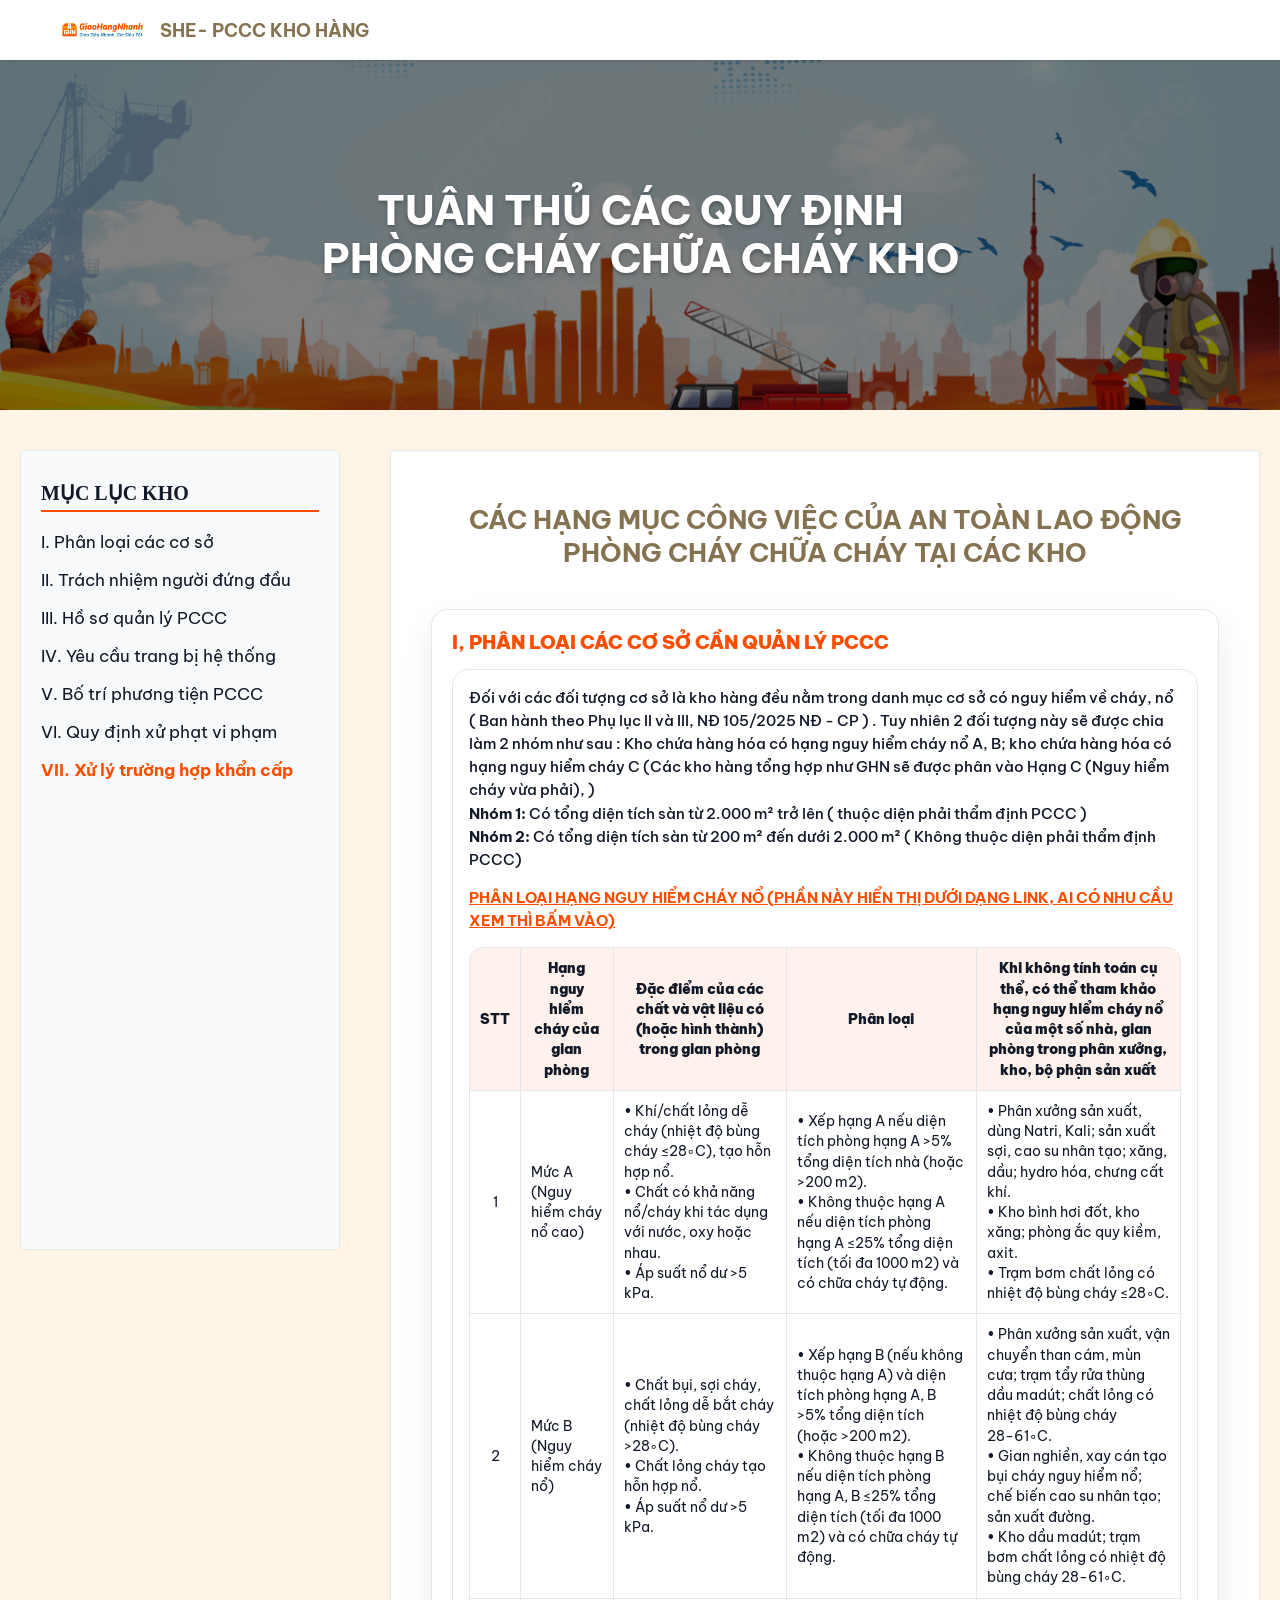
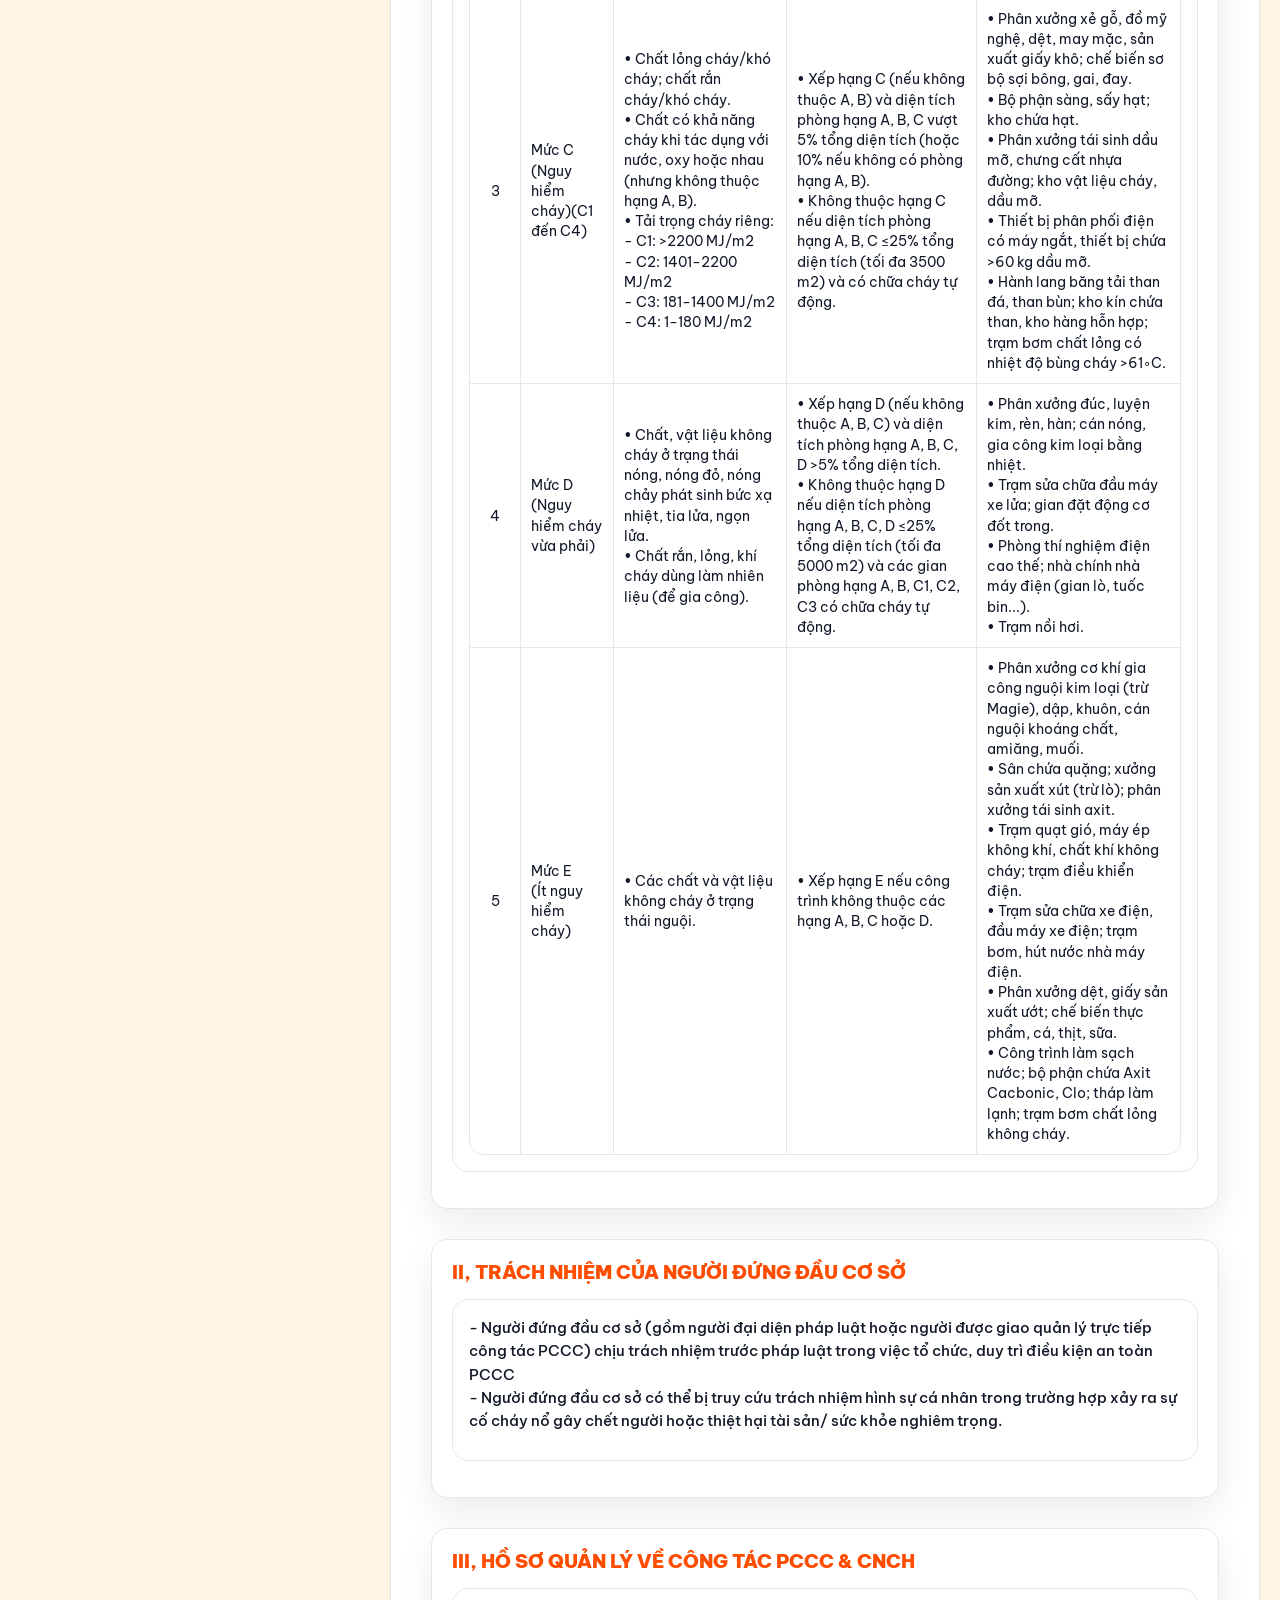
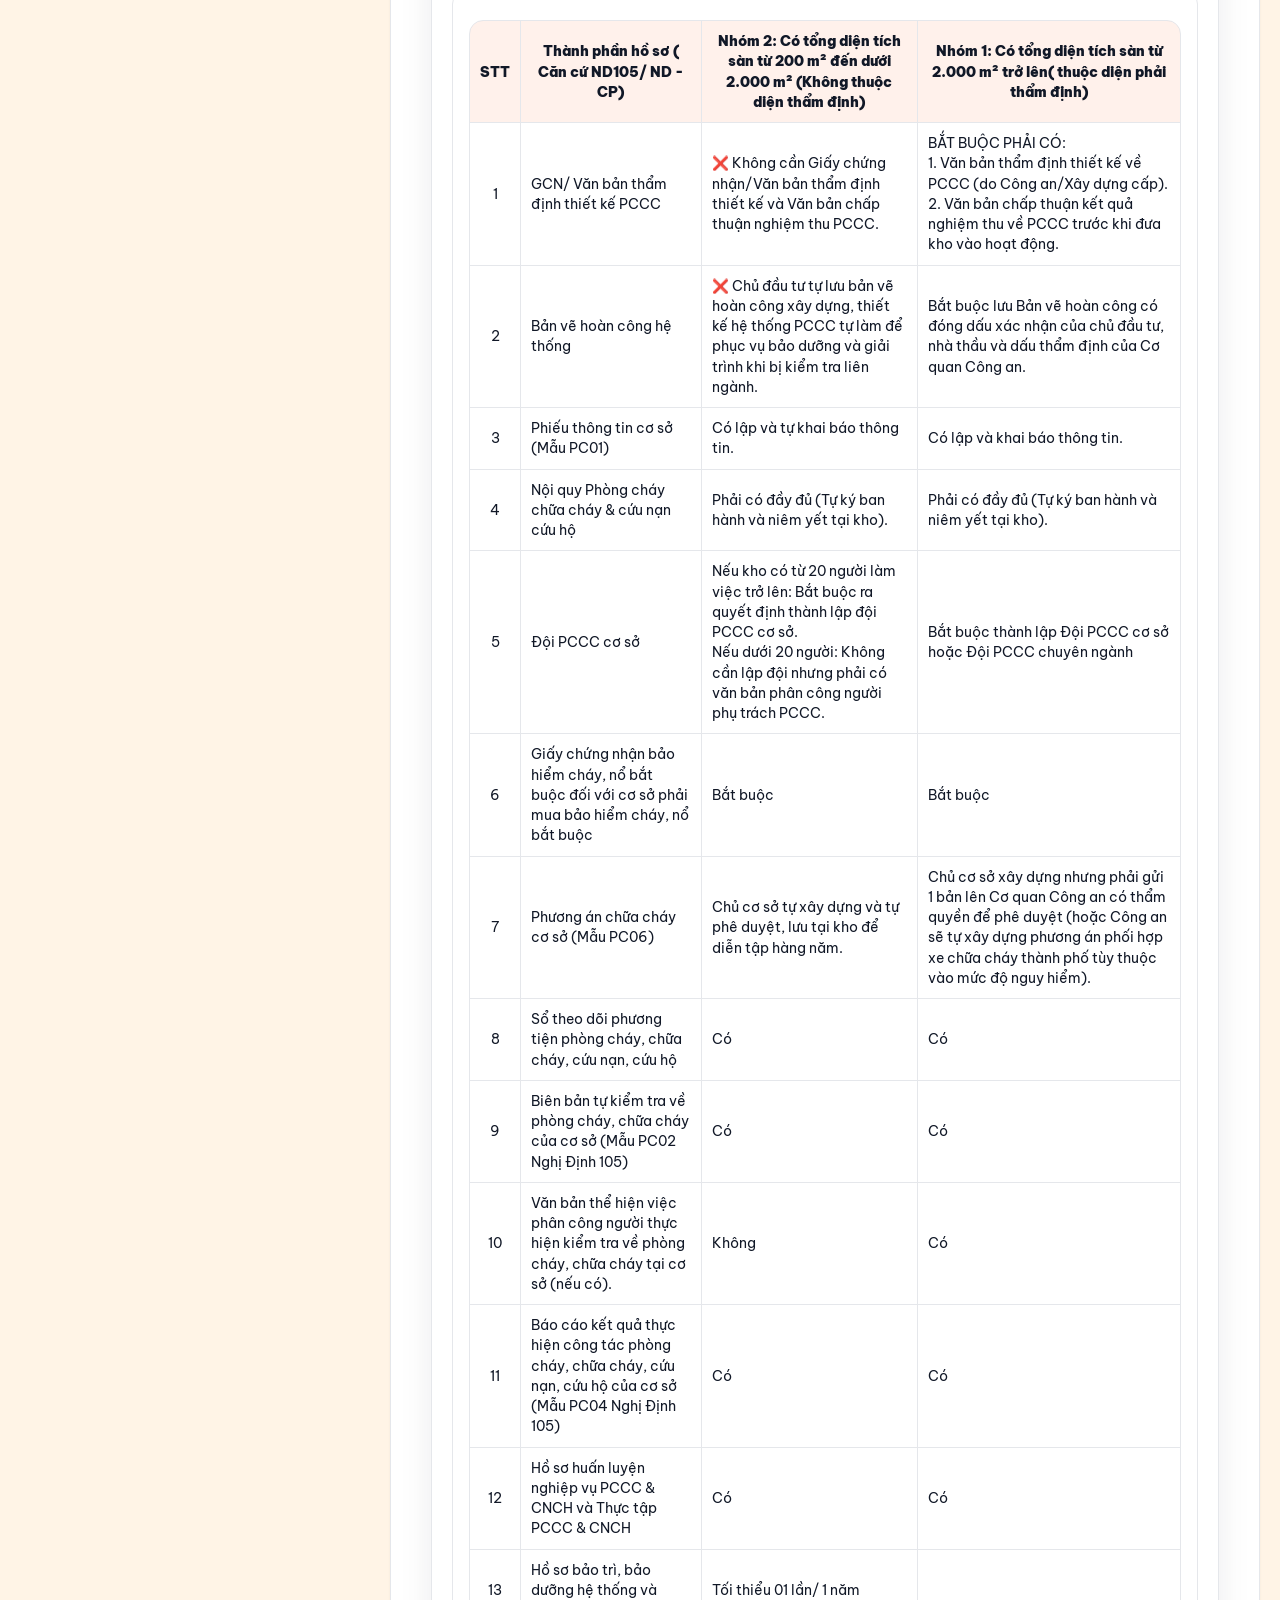
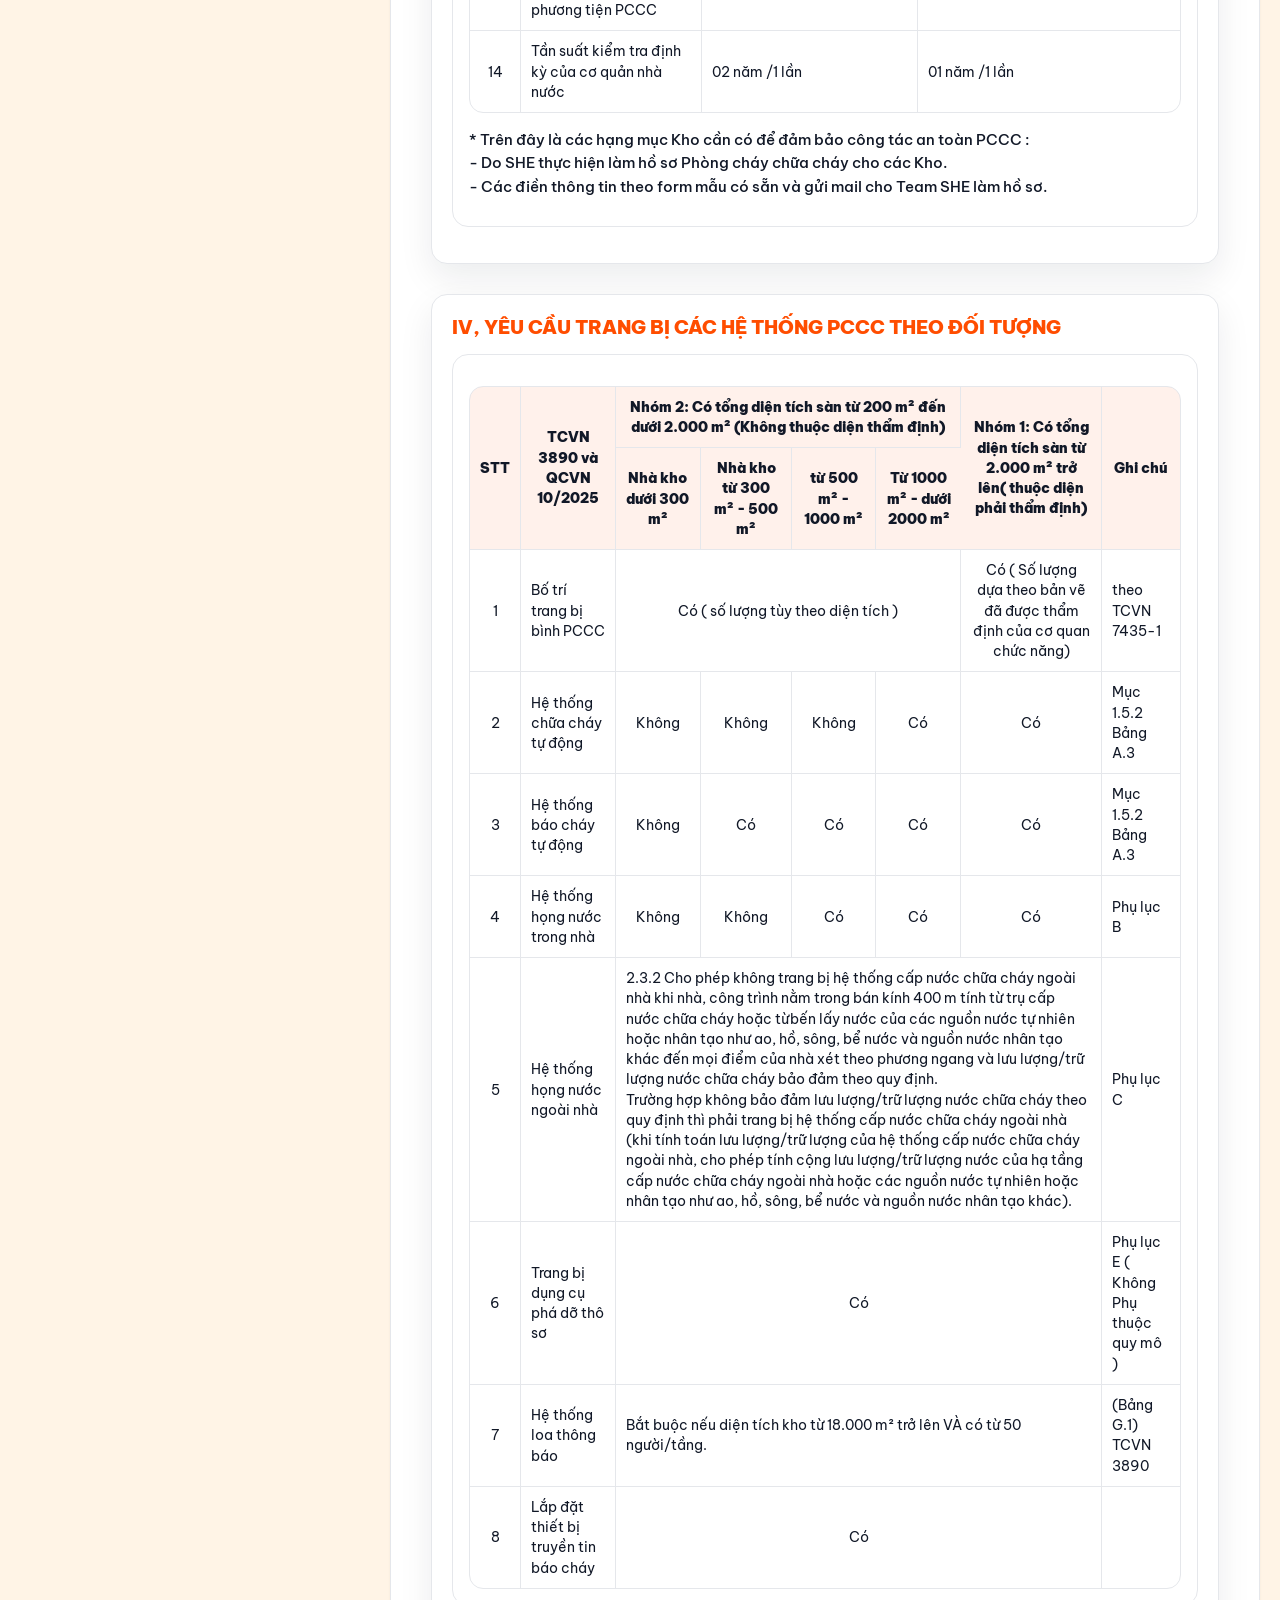
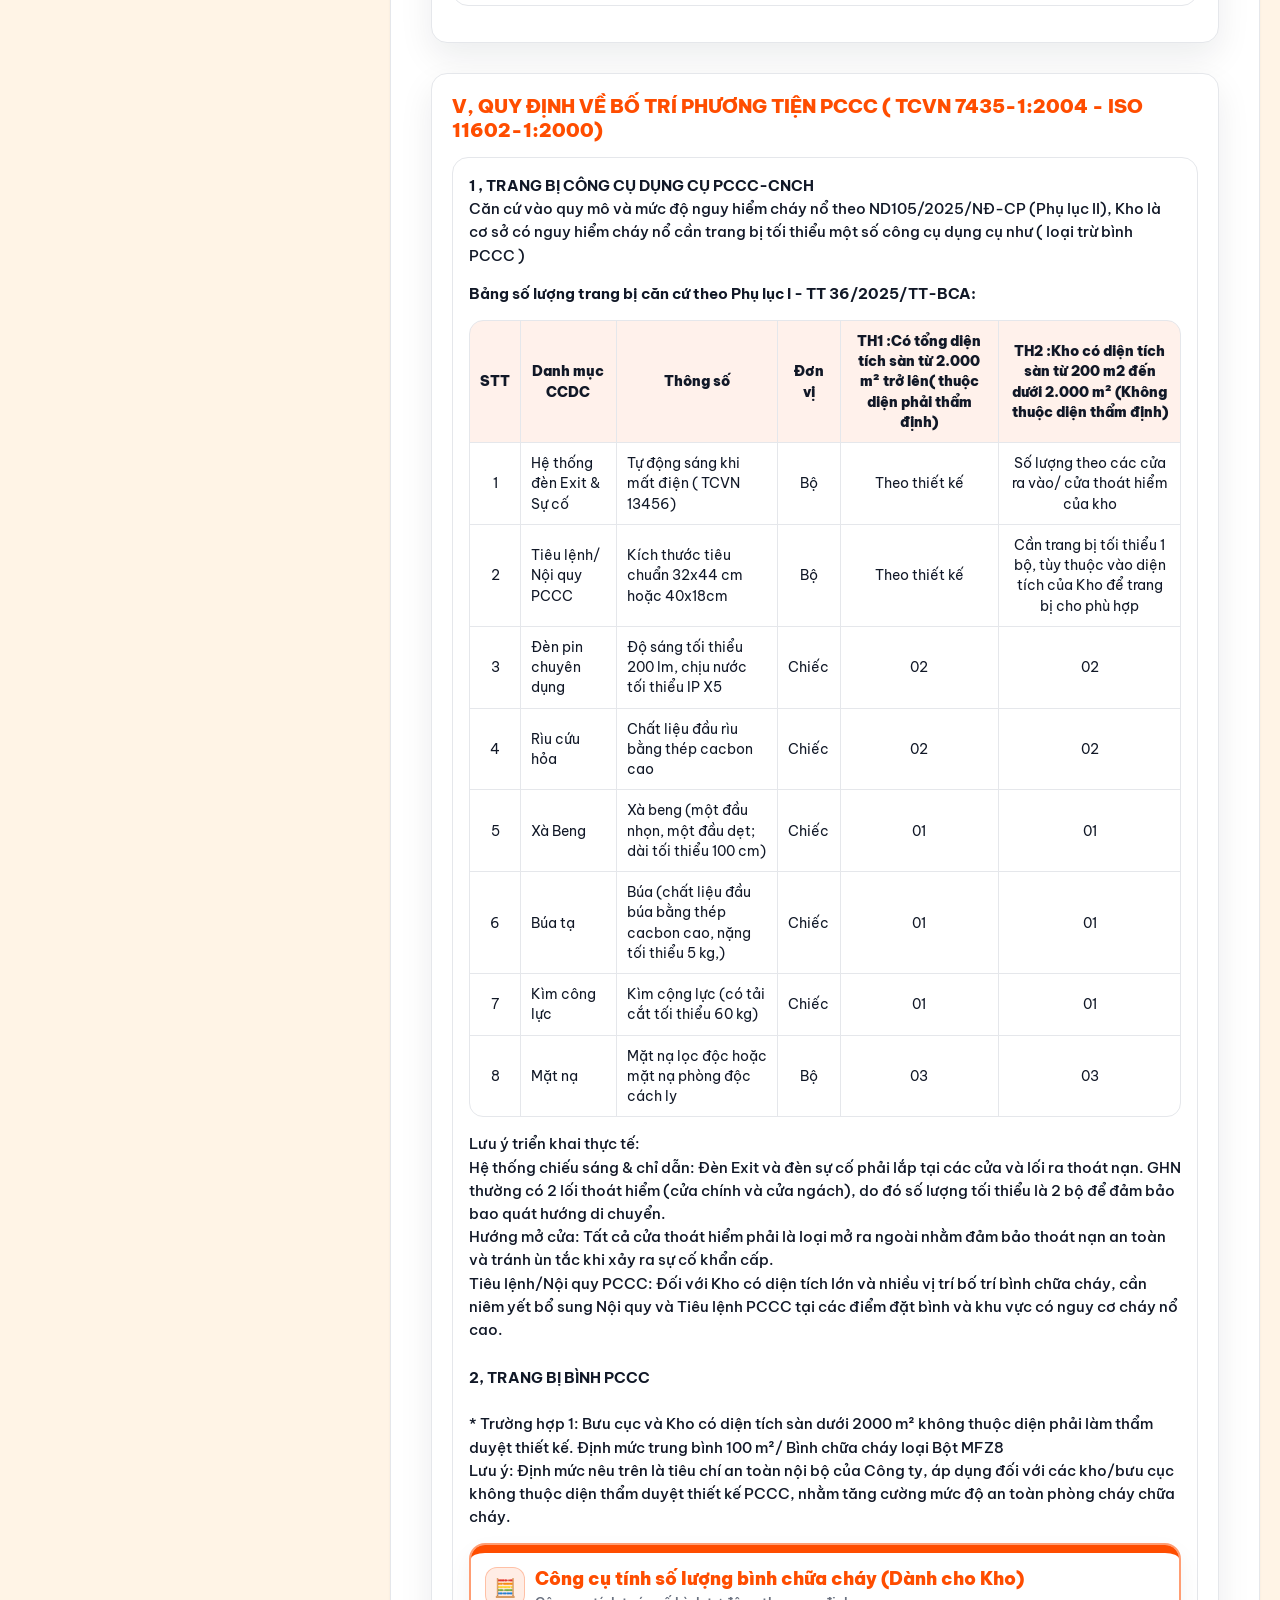
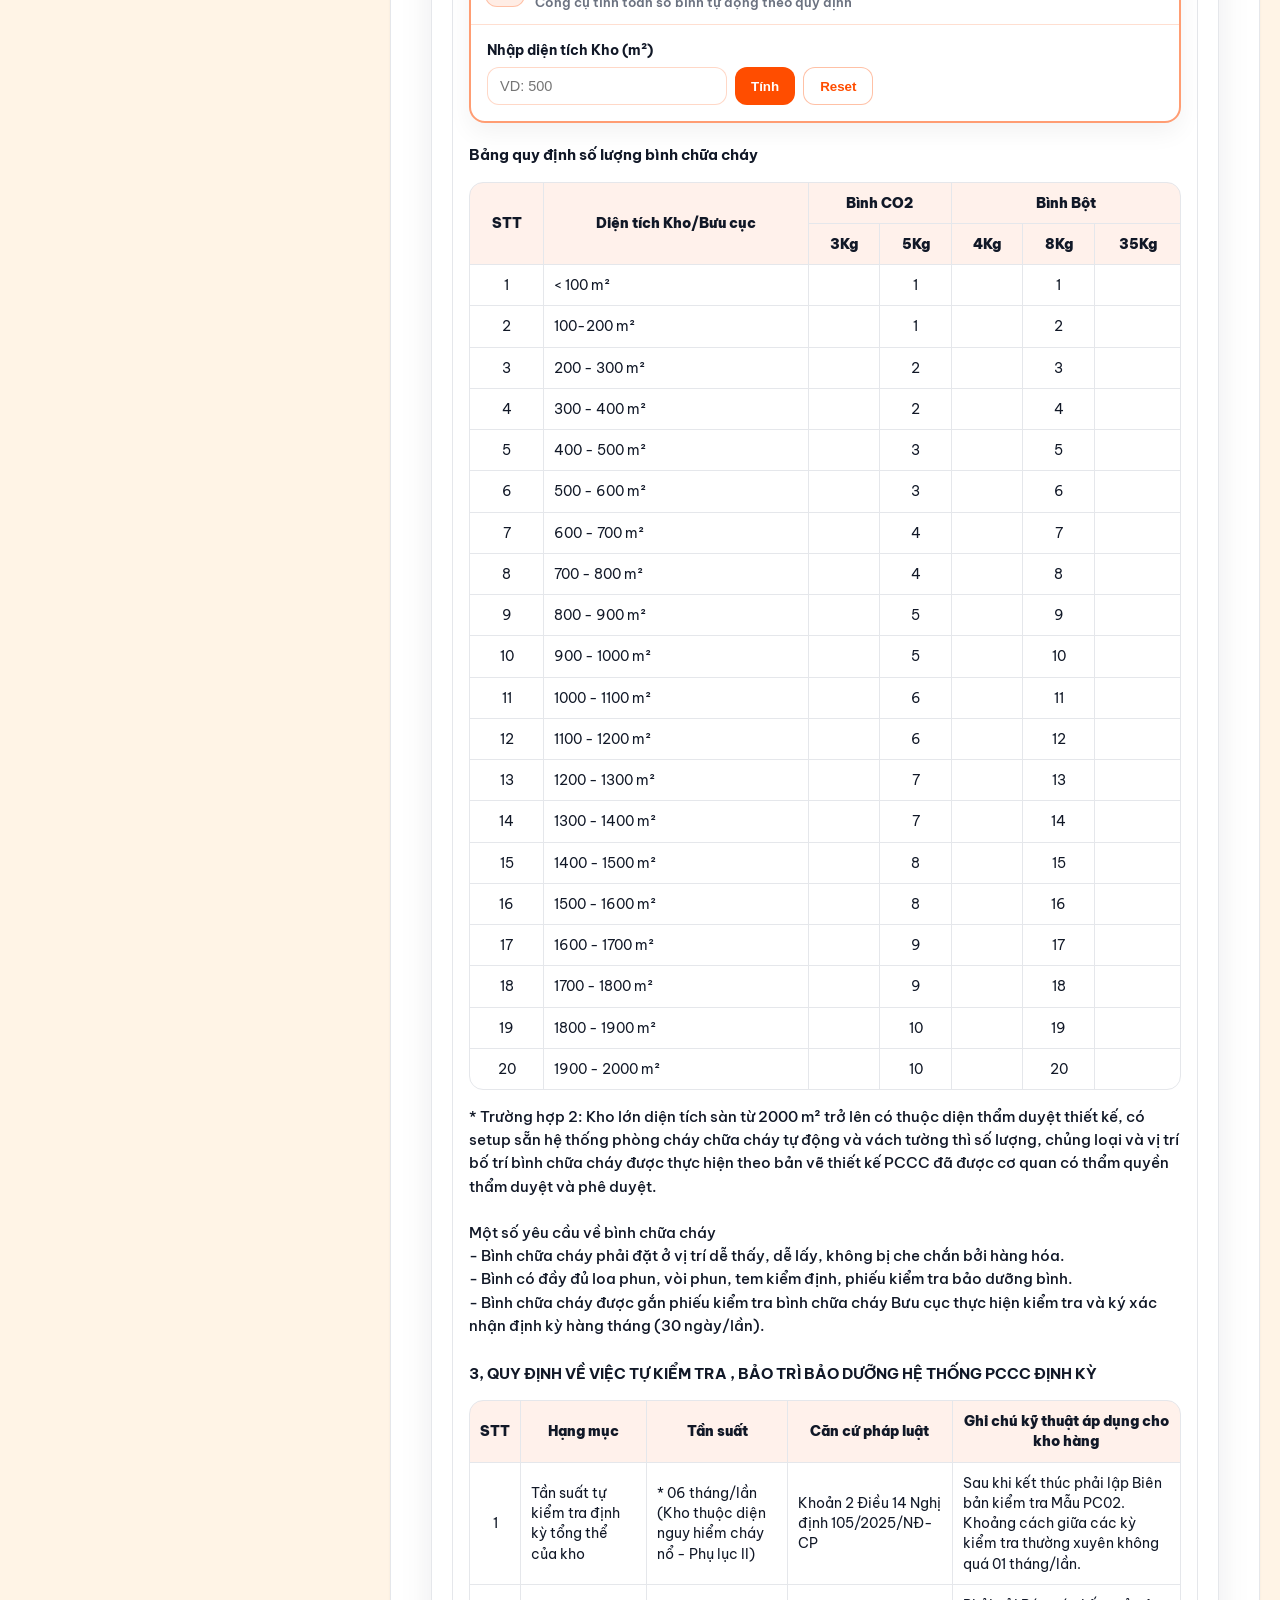
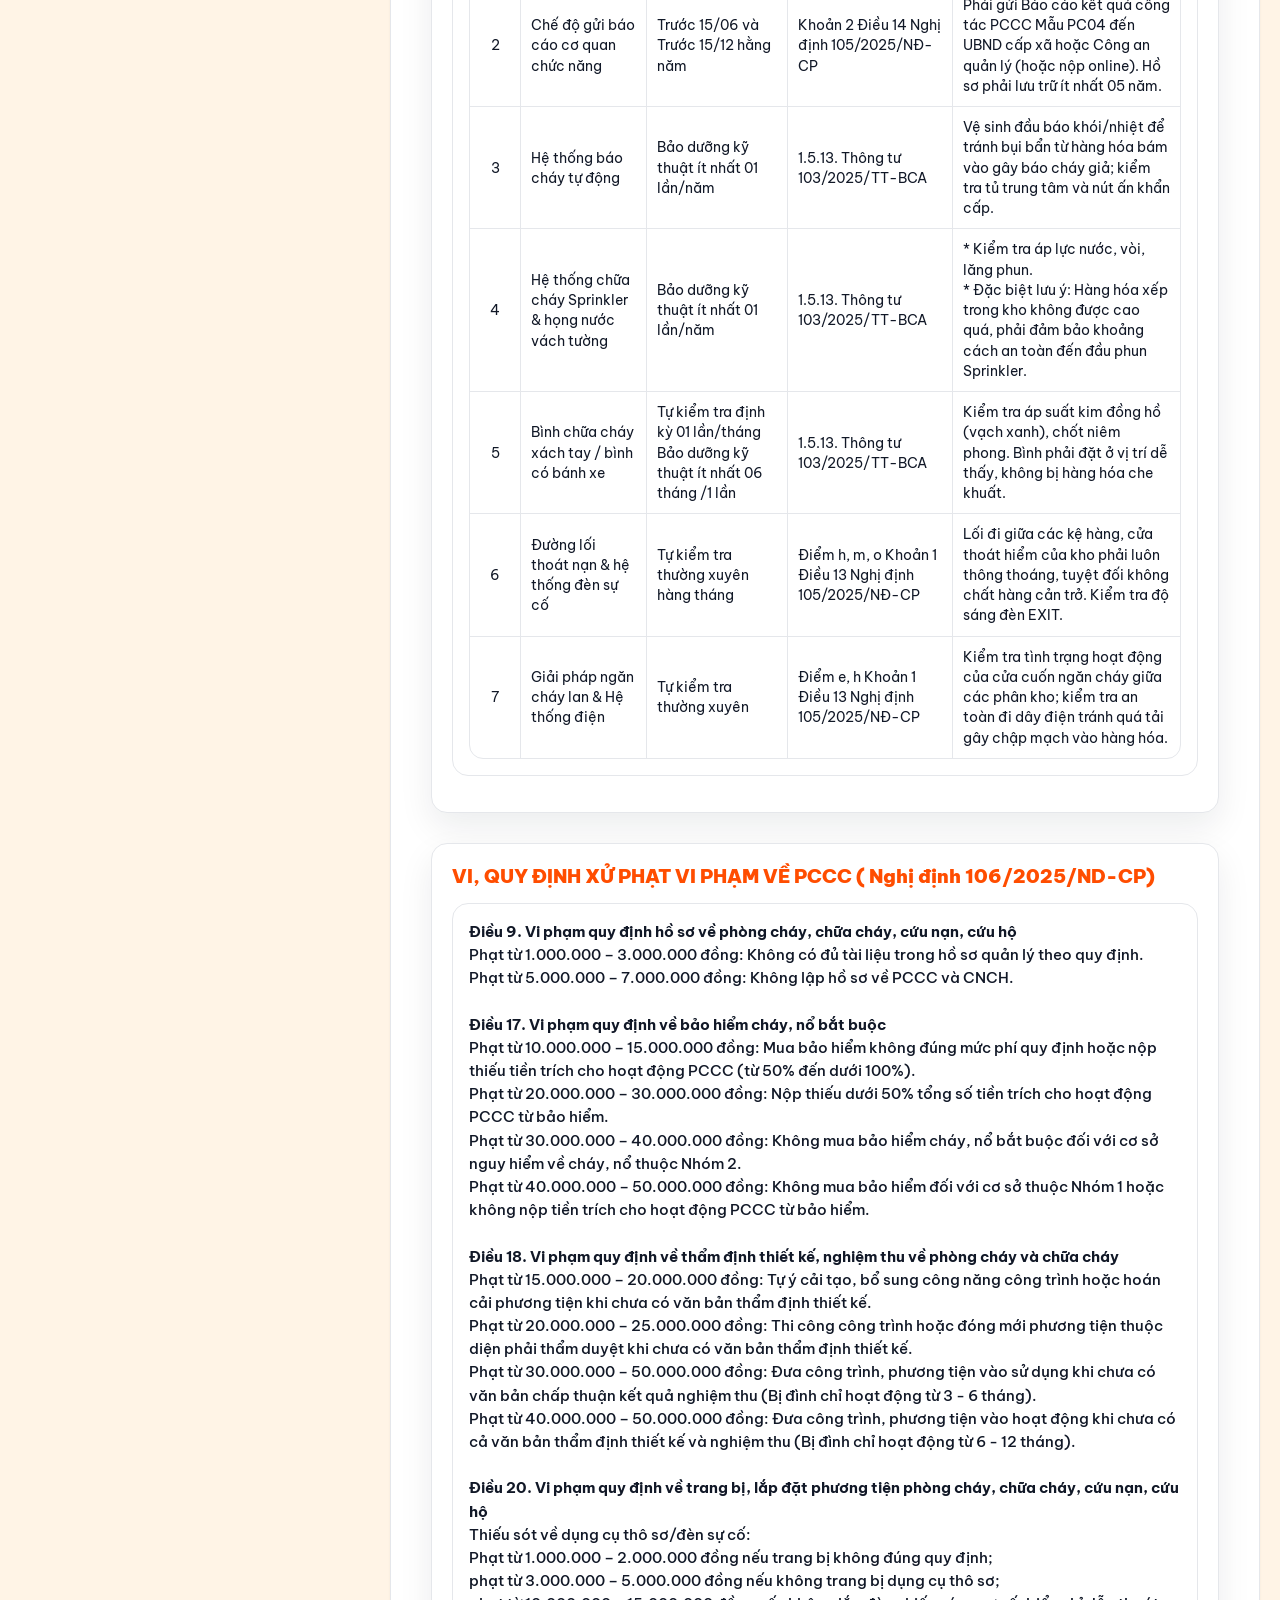
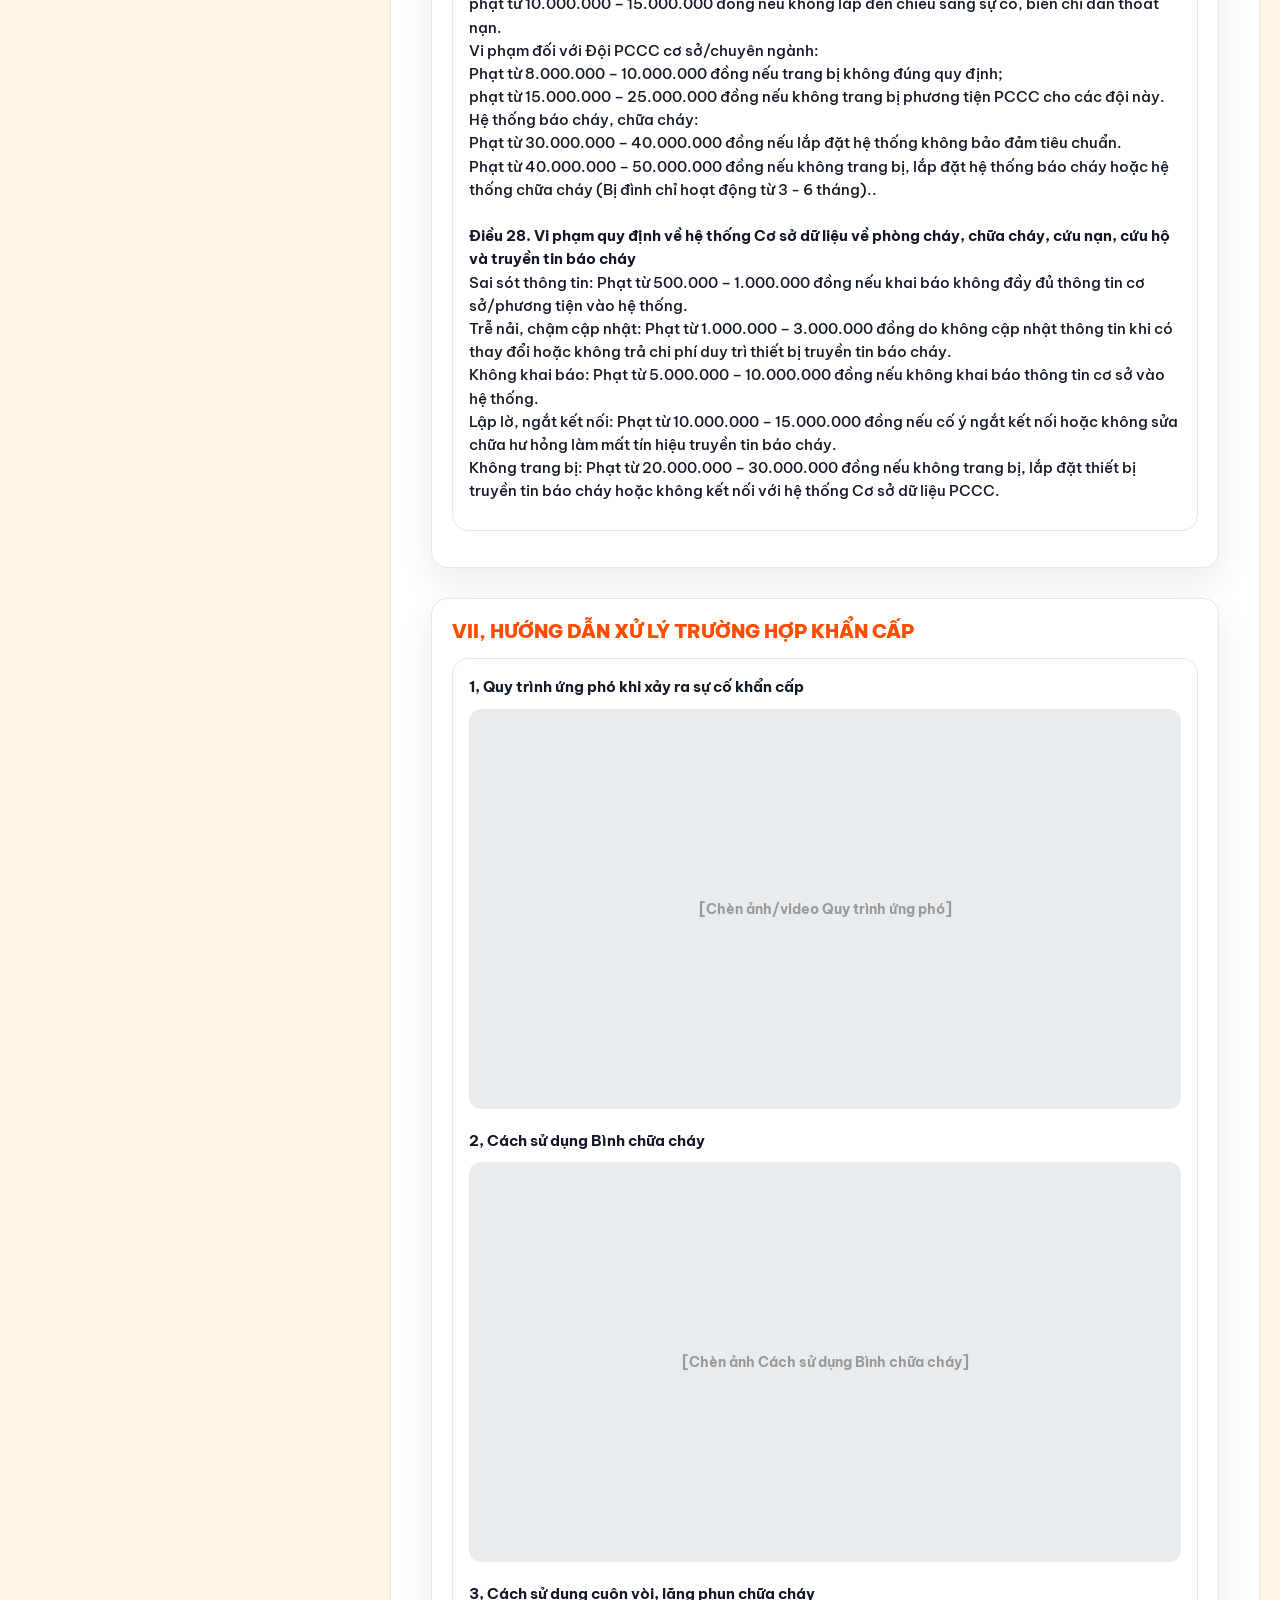
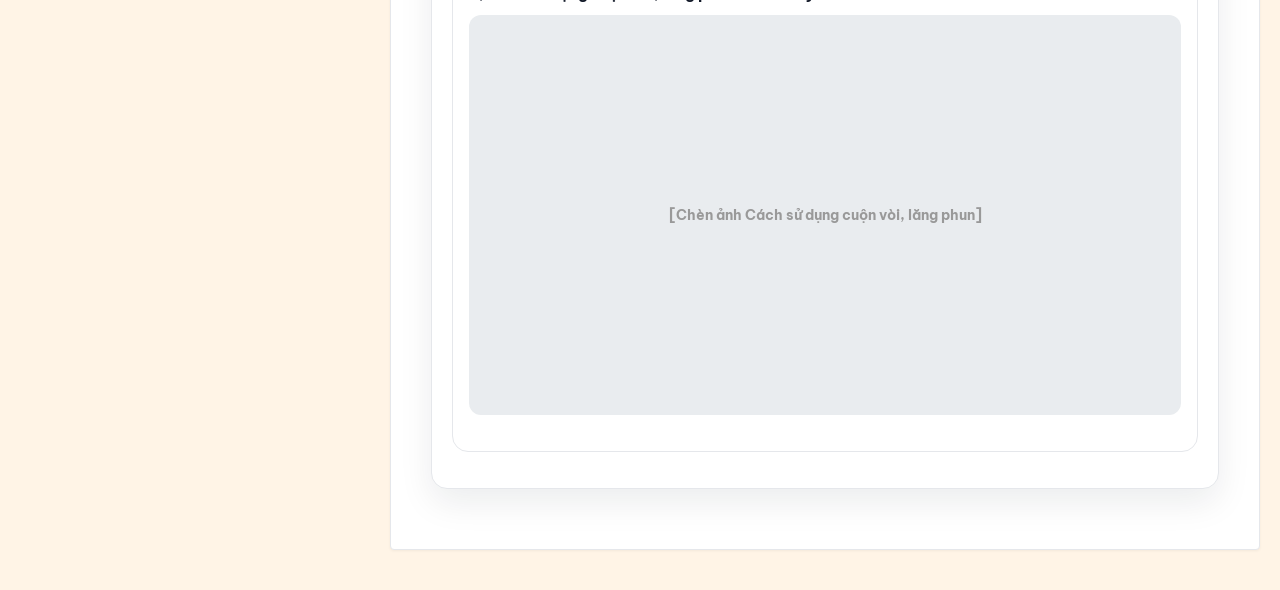
==== Kho/kho.html @ b76c5e39 "Hello" ====
<!DOCTYPE html>
<html lang="vi">
<head>
    <meta charset="UTF-8">
    <meta name="viewport" content="width=device-width, initial-scale=1.0, maximum-scale=1.0, user-scalable=no">
    <title>SHE- PCCC KHO HÀNG</title>
    <link rel="preconnect" href="https://fonts.googleapis.com">
    <link rel="preconnect" href="https://fonts.gstatic.com" crossorigin>
    <link href="https://fonts.googleapis.com/css2?family=Be+Vietnam+Pro:wght@400;500;600;700;800;900&display=swap" rel="stylesheet">
    <link rel="stylesheet" href="style_kho.css">
</head>
<body>
    <!-- Đã xóa id="cubes-bg" theo yêu cầu -->
    <div class="main-content-wrapper">
        <header class="site-header">
            <div class="header-container">
                <a href="#" class="logo-link">
                    <img src="images/logo.jpg" alt="Logo" class="site-logo">
                    <span class="site-title">SHE- PCCC KHO HÀNG</span>
                </a>
            </div>
        </header>

        <section class="hero-section">
            <div class="hero-overlay"></div>
            <div class="hero-content">
                <h1>TUÂN THỦ CÁC QUY ĐỊNH<br>PHÒNG CHÁY CHỮA CHÁY KHO</h1>
            </div>
        </section>

        <div class="content-wrapper">
            <div class="doc-layout">
                
                <button id="mobile-menu-btn" class="mobile-menu-btn">☰ Mục lục</button>

                <aside class="sidebar" id="sidebar">
                    <button id="close-menu-btn" class="close-menu-btn">×</button>
                    
                    <nav class="toc">
                        <div class="toc-title">MỤC LỤC KHO</div>
                        <ul>
                            <li><a href="#muc-I">I. Phân loại các cơ sở</a></li>
                            <li><a href="#muc-II">II. Trách nhiệm người đứng đầu</a></li>
                            <li><a href="#muc-III">III. Hồ sơ quản lý PCCC</a></li>
                            <li><a href="#muc-IV">IV. Yêu cầu trang bị hệ thống</a></li>
                            <li><a href="#muc-V">V. Bố trí phương tiện PCCC</a></li>
                            <li><a href="#muc-VI">VI. Quy định xử phạt vi phạm</a></li>
                            <li><a href="#muc-VII">VII. Xử lý trường hợp khẩn cấp</a></li>
                        </ul>
                    </nav>
                </aside>

                <main class="main-content">
                    <div class="scale-wrapper">
                        <div class="section-heading">
                            <h2>CÁC HẠNG MỤC CÔNG VIỆC CỦA AN TOÀN LAO ĐỘNG<br>PHÒNG CHÁY CHỮA CHÁY TẠI CÁC KHO</h2>
                        </div>

                        <!-- MỤC I -->
                        <div id="muc-I" class="widget-block">
                            <div class="topHead"><div class="topText">I, PHÂN LOẠI CÁC CƠ SỞ CẦN QUẢN LÝ PCCC</div></div>
                            <div class="subBlock">
                                <div class="desc">
                                    Đối với các đối tượng cơ sở là kho hàng đều nằm trong danh mục cơ sở có nguy hiểm về cháy, nổ ( Ban hành theo Phụ lục II và III, NĐ 105/2025 NĐ - CP ) . Tuy nhiên 2 đối tượng này sẽ được chia làm 2 nhóm như sau : Kho chứa hàng hóa có hạng nguy hiểm cháy nổ A, B; kho chứa hàng hóa có hạng nguy hiểm cháy C (Các kho hàng tổng hợp như GHN sẽ được phân vào Hạng C (Nguy hiểm cháy vừa phải), )<br>
                                    <b>Nhóm 1:</b> Có tổng diện tích sàn từ 2.000 m² trở lên ( thuộc diện phải thẩm định PCCC )<br>
                                    <b>Nhóm 2:</b> Có tổng diện tích sàn từ 200 m² đến dưới 2.000 m² ( Không thuộc diện phải thẩm định PCCC)
                                </div>
                                
                                <div class="desc" style="margin-top: 15px;">
                                    <a href="#" style="color: var(--brand); font-weight: bold;">PHÂN LOẠI HẠNG NGUY HIỂM CHÁY NỔ (PHẦN NÀY HIỂN THỊ DƯỚI DẠNG LINK, AI CÓ NHU CẦU XEM THÌ BẤM VÀO)</a>
                                </div>

                                <div class="table-wrap">
                                    <table class="data-table">
                                        <thead>
                                            <tr>
                                                <th>STT</th>
                                                <th>Hạng nguy hiểm cháy của gian phòng</th>
                                                <th>Đặc điểm của các chất và vật liệu có (hoặc hình thành) trong gian phòng</th>
                                                <th>Phân loại</th>
                                                <th>Khi không tính toán cụ thể, có thể tham khảo hạng nguy hiểm cháy nổ của một số nhà, gian phòng trong phân xưởng, kho, bộ phận sản xuất</th>
                                            </tr>
                                        </thead>
                                        <tbody>
                                            <tr>
                                                <td class="center">1</td>
                                                <td>Mức A<br>(Nguy hiểm cháy nổ cao)</td>
                                                <td>• Khí/chất lỏng dễ cháy (nhiệt độ bùng cháy ≤28∘C), tạo hỗn hợp nổ.<br>• Chất có khả năng nổ/cháy khi tác dụng với nước, oxy hoặc nhau.<br>• Áp suất nổ dư >5 kPa.</td>
                                                <td>• Xếp hạng A nếu diện tích phòng hạng A >5% tổng diện tích nhà (hoặc >200 m2).<br>• Không thuộc hạng A nếu diện tích phòng hạng A ≤25% tổng diện tích (tối đa 1000 m2) và có chữa cháy tự động.</td>
                                                <td>• Phân xưởng sản xuất, dùng Natri, Kali; sản xuất sợi, cao su nhân tạo; xăng, dầu; hydro hóa, chưng cất khí.<br>• Kho bình hơi đốt, kho xăng; phòng ắc quy kiềm, axit.<br>• Trạm bơm chất lỏng có nhiệt độ bùng cháy ≤28∘C.</td>
                                            </tr>
                                            <tr>
                                                <td class="center">2</td>
                                                <td>Mức B<br>(Nguy hiểm cháy nổ)</td>
                                                <td>• Chất bụi, sợi cháy, chất lỏng dễ bắt cháy (nhiệt độ bùng cháy >28∘C).<br>• Chất lỏng cháy tạo hỗn hợp nổ.<br>• Áp suất nổ dư >5 kPa.</td>
                                                <td>• Xếp hạng B (nếu không thuộc hạng A) và diện tích phòng hạng A, B >5% tổng diện tích (hoặc >200 m2).<br>• Không thuộc hạng B nếu diện tích phòng hạng A, B ≤25% tổng diện tích (tối đa 1000 m2) và có chữa cháy tự động.</td>
                                                <td>• Phân xưởng sản xuất, vận chuyển than cám, mùn cưa; trạm tẩy rửa thùng dầu madút; chất lỏng có nhiệt độ bùng cháy 28−61∘C.<br>• Gian nghiền, xay cán tạo bụi cháy nguy hiểm nổ; chế biến cao su nhân tạo; sản xuất đường.<br>• Kho dầu madút; trạm bơm chất lỏng có nhiệt độ bùng cháy 28−61∘C.</td>
                                            </tr>
                                            <tr>
                                                <td class="center">3</td>
                                                <td>Mức C<br>(Nguy hiểm cháy)(C1 đến C4)</td>
                                                <td>• Chất lỏng cháy/khó cháy; chất rắn cháy/khó cháy.<br>• Chất có khả năng cháy khi tác dụng với nước, oxy hoặc nhau (nhưng không thuộc hạng A, B).<br>• Tải trọng cháy riêng:<br>- C1: >2200 MJ/m2<br>- C2: 1401−2200 MJ/m2<br>- C3: 181−1400 MJ/m2<br>- C4: 1−180 MJ/m2</td>
                                                <td>• Xếp hạng C (nếu không thuộc A, B) và diện tích phòng hạng A, B, C vượt 5% tổng diện tích (hoặc 10% nếu không có phòng hạng A, B).<br>• Không thuộc hạng C nếu diện tích phòng hạng A, B, C ≤25% tổng diện tích (tối đa 3500 m2) và có chữa cháy tự động.</td>
                                                <td>• Phân xưởng xẻ gỗ, đồ mỹ nghệ, dệt, may mặc, sản xuất giấy khô; chế biến sơ bộ sợi bông, gai, đay.<br>• Bộ phận sàng, sấy hạt; kho chứa hạt.<br>• Phân xưởng tái sinh dầu mỡ, chưng cất nhựa đường; kho vật liệu cháy, dầu mỡ.<br>• Thiết bị phân phối điện có máy ngắt, thiết bị chứa >60 kg dầu mỡ.<br>• Hành lang băng tải than đá, than bùn; kho kín chứa than, kho hàng hỗn hợp; trạm bơm chất lỏng có nhiệt độ bùng cháy >61∘C.</td>
                                            </tr>
                                            <tr>
                                                <td class="center">4</td>
                                                <td>Mức D<br>(Nguy hiểm cháy vừa phải)</td>
                                                <td>• Chất, vật liệu không cháy ở trạng thái nóng, nóng đỏ, nóng chảy phát sinh bức xạ nhiệt, tia lửa, ngọn lửa.<br>• Chất rắn, lỏng, khí cháy dùng làm nhiên liệu (để gia công).</td>
                                                <td>• Xếp hạng D (nếu không thuộc A, B, C) và diện tích phòng hạng A, B, C, D >5% tổng diện tích.<br>• Không thuộc hạng D nếu diện tích phòng hạng A, B, C, D ≤25% tổng diện tích (tối đa 5000 m2) và các gian phòng hạng A, B, C1, C2, C3 có chữa cháy tự động.</td>
                                                <td>• Phân xưởng đúc, luyện kim, rèn, hàn; cán nóng, gia công kim loại bằng nhiệt.<br>• Trạm sửa chữa đầu máy xe lửa; gian đặt động cơ đốt trong.<br>• Phòng thí nghiệm điện cao thế; nhà chính nhà máy điện (gian lò, tuốc bin...).<br>• Trạm nồi hơi.</td>
                                            </tr>
                                            <tr>
                                                <td class="center">5</td>
                                                <td>Mức E<br>(Ít nguy hiểm cháy)</td>
                                                <td>• Các chất và vật liệu không cháy ở trạng thái nguội.</td>
                                                <td>• Xếp hạng E nếu công trình không thuộc các hạng A, B, C hoặc D.</td>
                                                <td>• Phân xưởng cơ khí gia công nguội kim loại (trừ Magie), dập, khuôn, cán nguội khoáng chất, amiăng, muối.<br>• Sân chứa quặng; xưởng sản xuất xút (trừ lò); phân xưởng tái sinh axit.<br>• Trạm quạt gió, máy ép không khí, chất khí không cháy; trạm điều khiển điện.<br>• Trạm sửa chữa xe điện, đầu máy xe điện; trạm bơm, hút nước nhà máy điện.<br>• Phân xưởng dệt, giấy sản xuất ướt; chế biến thực phẩm, cá, thịt, sữa.<br>• Công trình làm sạch nước; bộ phận chứa Axit Cacbonic, Clo; tháp làm lạnh; trạm bơm chất lỏng không cháy.</td>
                                            </tr>
                                        </tbody>
                                    </table>
                                </div>
                            </div>
                        </div>

                        <!-- MỤC II -->
                        <div id="muc-II" class="widget-block">
                            <div class="topHead"><div class="topText">II, TRÁCH NHIỆM CỦA NGƯỜI ĐỨNG ĐẦU CƠ SỞ</div></div>
                            <div class="subBlock">
                                <div class="desc">
                                    - Người đứng đầu cơ sở (gồm người đại diện pháp luật hoặc người được giao quản lý trực tiếp công tác PCCC) chịu trách nhiệm trước pháp luật trong việc tổ chức, duy trì điều kiện an toàn PCCC<br>
                                    - Người đứng đầu cơ sở có thể bị truy cứu trách nhiệm hình sự cá nhân trong trường hợp xảy ra sự cố cháy nổ gây chết người hoặc thiệt hại tài sản/ sức khỏe nghiêm trọng.
                                </div>
                            </div>
                        </div>

                        <!-- MỤC III -->
                        <div id="muc-III" class="widget-block">
                            <div class="topHead"><div class="topText">III, HỒ SƠ QUẢN LÝ VỀ CÔNG TÁC PCCC & CNCH</div></div>
                            <div class="subBlock">
                                <div class="table-wrap">
                                    <table class="data-table">
                                        <thead>
                                            <tr>
                                                <th>STT</th>
                                                <th>Thành phần hồ sơ ( Căn cứ ND105/ ND - CP)</th>
                                                <th>Nhóm 2: Có tổng diện tích sàn từ 200 m² đến dưới 2.000 m² (Không thuộc diện thẩm định)</th>
                                                <th>Nhóm 1: Có tổng diện tích sàn từ 2.000 m² trở lên( thuộc diện phải thẩm định)</th>
                                            </tr>
                                        </thead>
                                        <tbody>
                                            <tr>
                                                <td class="center">1</td>
                                                <td>GCN/ Văn bản thẩm định thiết kế PCCC</td>
                                                <td>❌ Không cần Giấy chứng nhận/Văn bản thẩm định thiết kế và Văn bản chấp thuận nghiệm thu PCCC.</td>
                                                <td>BẮT BUỘC PHẢI CÓ:<br>1. Văn bản thẩm định thiết kế về PCCC (do Công an/Xây dựng cấp).<br>2. Văn bản chấp thuận kết quả nghiệm thu về PCCC trước khi đưa kho vào hoạt động.</td>
                                            </tr>
                                            <tr>
                                                <td class="center">2</td>
                                                <td>Bản vẽ hoàn công hệ thống</td>
                                                <td>❌ Chủ đầu tư tự lưu bản vẽ hoàn công xây dựng, thiết kế hệ thống PCCC tự làm để phục vụ bảo dưỡng và giải trình khi bị kiểm tra liên ngành.</td>
                                                <td>Bắt buộc lưu Bản vẽ hoàn công có đóng dấu xác nhận của chủ đầu tư, nhà thầu và dấu thẩm định của Cơ quan Công an.</td>
                                            </tr>
                                            <tr>
                                                <td class="center">3</td>
                                                <td>Phiếu thông tin cơ sở (Mẫu PC01)</td>
                                                <td>Có lập và tự khai báo thông tin.</td>
                                                <td>Có lập và khai báo thông tin.</td>
                                            </tr>
                                            <tr>
                                                <td class="center">4</td>
                                                <td>Nội quy Phòng cháy chữa cháy & cứu nạn cứu hộ</td>
                                                <td>Phải có đầy đủ (Tự ký ban hành và niêm yết tại kho).</td>
                                                <td>Phải có đầy đủ (Tự ký ban hành và niêm yết tại kho).</td>
                                            </tr>
                                            <tr>
                                                <td class="center">5</td>
                                                <td>Đội PCCC cơ sở</td>
                                                <td>Nếu kho có từ 20 người làm việc trở lên: Bắt buộc ra quyết định thành lập đội PCCC cơ sở.<br>Nếu dưới 20 người: Không cần lập đội nhưng phải có văn bản phân công người phụ trách PCCC.</td>
                                                <td>Bắt buộc thành lập Đội PCCC cơ sở hoặc Đội PCCC chuyên ngành</td>
                                            </tr>
                                            <tr>
                                                <td class="center">6</td>
                                                <td>Giấy chứng nhận bảo hiểm cháy, nổ bắt buộc đối với cơ sở phải mua bảo hiểm cháy, nổ bắt buộc</td>
                                                <td>Bắt buộc</td>
                                                <td>Bắt buộc</td>
                                            </tr>
                                            <tr>
                                                <td class="center">7</td>
                                                <td>Phương án chữa cháy cơ sở (Mẫu PC06)</td>
                                                <td>Chủ cơ sở tự xây dựng và tự phê duyệt, lưu tại kho để diễn tập hàng năm.</td>
                                                <td>Chủ cơ sở xây dựng nhưng phải gửi 1 bản lên Cơ quan Công an có thẩm quyền để phê duyệt (hoặc Công an sẽ tự xây dựng phương án phối hợp xe chữa cháy thành phố tùy thuộc vào mức độ nguy hiểm).</td>
                                            </tr>
                                            <tr>
                                                <td class="center">8</td>
                                                <td>Sổ theo dõi phương tiện phòng cháy, chữa cháy, cứu nạn, cứu hộ</td>
                                                <td>Có</td>
                                                <td>Có</td>
                                            </tr>
                                            <tr>
                                                <td class="center">9</td>
                                                <td>Biên bản tự kiểm tra về phòng cháy, chữa cháy của cơ sở (Mẫu PC02 Nghị Định 105)</td>
                                                <td>Có</td>
                                                <td>Có</td>
                                            </tr>
                                            <tr>
                                                <td class="center">10</td>
                                                <td>Văn bản thể hiện việc phân công người thực hiện kiểm tra về phòng cháy, chữa cháy tại cơ sở (nếu có).</td>
                                                <td>Không</td>
                                                <td>Có</td>
                                            </tr>
                                            <tr>
                                                <td class="center">11</td>
                                                <td>Báo cáo kết quả thực hiện công tác phòng cháy, chữa cháy, cứu nạn, cứu hộ của cơ sở (Mẫu PC04 Nghị Định 105)</td>
                                                <td>Có</td>
                                                <td>Có</td>
                                            </tr>
                                            <tr>
                                                <td class="center">12</td>
                                                <td>Hồ sơ huấn luyện nghiệp vụ PCCC & CNCH và Thực tập PCCC & CNCH</td>
                                                <td>Có</td>
                                                <td>Có</td>
                                            </tr>
                                            <tr>
                                                <td class="center">13</td>
                                                <td>Hồ sơ bảo trì, bảo dưỡng hệ thống và phương tiện PCCC</td>
                                                <td>Tối thiểu 01 lần/ 1 năm</td>
                                                <td></td>
                                            </tr>
                                            <tr>
                                                <td class="center">14</td>
                                                <td>Tần suất kiểm tra định kỳ của cơ quản nhà nước</td>
                                                <td>02 năm /1 lần</td>
                                                <td>01 năm /1 lần</td>
                                            </tr>
                                        </tbody>
                                    </table>
                                </div>
                                <div class="desc" style="margin-top: 15px;">
                                    * Trên đây là các hạng mục Kho cần có để đảm bảo công tác an toàn PCCC :<br>
                                    - Do SHE thực hiện làm hồ sơ Phòng cháy chữa cháy cho các Kho. <br>
                                    - Các điền thông tin theo form mẫu có sẵn và gửi mail cho Team SHE làm hồ sơ.
                                </div>
                            </div>
                        </div>

                        <!-- MỤC IV -->
                        <div id="muc-IV" class="widget-block">
                            <div class="topHead"><div class="topText">IV, YÊU CẦU TRANG BỊ CÁC HỆ THỐNG PCCC THEO ĐỐI TƯỢNG</div></div>
                            <div class="subBlock">
                                <div class="table-wrap">
                                    <table class="data-table">
                                        <thead>
                                            <tr>
                                                <th rowspan="2">STT</th>
                                                <th rowspan="2">TCVN 3890 và QCVN 10/2025</th>
                                                <th colspan="4" style="text-align: center;">Nhóm 2: Có tổng diện tích sàn từ 200 m² đến dưới 2.000 m² (Không thuộc diện thẩm định)</th>
                                                <th rowspan="2">Nhóm 1: Có tổng diện tích sàn từ 2.000 m² trở lên( thuộc diện phải thẩm định)</th>
                                                <th rowspan="2">Ghi chú</th>
                                            </tr>
                                            <tr>
                                                <th>Nhà kho dưới 300 m²</th>
                                                <th>Nhà kho từ 300 m² - 500 m²</th>
                                                <th>từ 500 m² - 1000 m²</th>
                                                <th>Từ 1000 m² - dưới 2000 m²</th>
                                            </tr>
                                        </thead>
                                        <tbody>
                                            <tr>
                                                <td class="center">1</td>
                                                <td>Bố trí trang bị bình PCCC</td>
                                                <td colspan="4" style="text-align: center;">Có ( số lượng tùy theo diện tích )</td>
                                                <td class="center">Có ( Số lượng dựa theo bản vẽ đã được thẩm định của cơ quan chức năng)</td>
                                                <td>theo TCVN 7435-1</td>
                                            </tr>
                                            <tr>
                                                <td class="center">2</td>
                                                <td>Hệ thống chữa cháy tự động</td>
                                                <td class="center">Không</td>
                                                <td class="center">Không</td>
                                                <td class="center">Không</td>
                                                <td class="center">Có</td>
                                                <td class="center">Có</td>
                                                <td>Mục 1.5.2 Bảng A.3</td>
                                            </tr>
                                            <tr>
                                                <td class="center">3</td>
                                                <td>Hệ thống báo cháy tự động</td>
                                                <td class="center">Không</td>
                                                <td class="center">Có</td>
                                                <td class="center">Có</td>
                                                <td class="center">Có</td>
                                                <td class="center">Có</td>
                                                <td>Mục 1.5.2 Bảng A.3</td>
                                            </tr>
                                            <tr>
                                                <td class="center">4</td>
                                                <td>Hệ thống họng nước trong nhà</td>
                                                <td class="center">Không</td>
                                                <td class="center">Không</td>
                                                <td class="center">Có</td>
                                                <td class="center">Có</td>
                                                <td class="center">Có</td>
                                                <td>Phụ lục B</td>
                                            </tr>
                                            <tr>
                                                <td class="center">5</td>
                                                <td>Hệ thống họng nước ngoài nhà</td>
                                                <td colspan="5">2.3.2 Cho phép không trang bị hệ thống cấp nước chữa cháy ngoài nhà khi nhà, công trình nằm trong bán kính 400 m tính từ trụ cấp nước chữa cháy hoặc từbến lấy nước của các nguồn nước tự nhiên hoặc nhân tạo như ao, hồ, sông, bể nước và nguồn nước nhân tạo khác đến mọi điểm của nhà xét theo phương ngang và lưu lượng/trữ lượng nước chữa cháy bảo đảm theo quy định.<br>
                                                Trường hợp không bảo đảm lưu lượng/trữ lượng nước chữa cháy theo quy định thì phải trang bị hệ thống cấp nước chữa cháy ngoài nhà (khi tính toán lưu lượng/trữ lượng của hệ thống cấp nước chữa cháy ngoài nhà, cho phép tính cộng lưu lượng/trữ lượng nước của hạ tầng cấp nước chữa cháy ngoài nhà hoặc các nguồn nước tự nhiên hoặc nhân tạo như ao, hồ, sông, bể nước và nguồn nước nhân tạo khác).</td>
                                                <td>Phụ lục C</td>
                                            </tr>
                                            <tr>
                                                <td class="center">6</td>
                                                <td>Trang bị dụng cụ phá dỡ thô sơ</td>
                                                <td colspan="5" class="center">Có</td>
                                                <td>Phụ lục E ( Không Phụ thuộc quy mô )</td>
                                            </tr>
                                            <tr>
                                                <td class="center">7</td>
                                                <td>Hệ thống loa thông báo</td>
                                                <td colspan="5">Bắt buộc nếu diện tích kho từ 18.000 m² trở lên VÀ có từ 50 người/tầng.</td>
                                                <td>(Bảng G.1) TCVN 3890</td>
                                            </tr>
                                            <tr>
                                                <td class="center">8</td>
                                                <td>Lắp đặt thiết bị truyền tin báo cháy</td>
                                                <td colspan="5" class="center">Có</td>
                                                <td></td>
                                            </tr>
                                        </tbody>
                                    </table>
                                </div>
                            </div>
                        </div>

                        <!-- MỤC V -->
                        <div id="muc-V" class="widget-block">
                            <div class="topHead"><div class="topText">V, QUY ĐỊNH VỀ BỐ TRÍ PHƯƠNG TIỆN PCCC ( TCVN 7435-1:2004 - ISO 11602-1:2000)</div></div>
                            <div class="subBlock">
                                <div class="desc">
                                    <b>1 , TRANG BỊ CÔNG CỤ DỤNG CỤ PCCC-CNCH</b><br>
                                    Căn cứ vào quy mô và mức độ nguy hiểm cháy nổ theo ND105/2025/NĐ-CP (Phụ lục II), Kho là cơ sở có nguy hiểm cháy nổ cần trang bị tối thiểu một số công cụ dụng cụ như ( loại trừ bình PCCC )
                                </div>
                                <div class="desc" style="font-weight: bold; margin-top: 15px;">Bảng số lượng trang bị căn cứ theo Phụ lục I - TT 36/2025/TT-BCA:</div>
                                <div class="table-wrap">
                                    <table class="data-table">
                                        <thead>
                                            <tr>
                                                <th>STT</th>
                                                <th>Danh mục CCDC</th>
                                                <th>Thông số</th>
                                                <th>Đơn vị</th>
                                                <th>TH1 :Có tổng diện tích sàn từ 2.000 m² trở lên( thuộc diện phải thẩm định)</th>
                                                <th>TH2 :Kho có diện tích sàn từ 200 m2 đến dưới 2.000 m² (Không thuộc diện thẩm định)</th>
                                            </tr>
                                        </thead>
                                        <tbody>
                                            <tr>
                                                <td class="center">1</td>
                                                <td>Hệ thống đèn Exit & Sự cố</td>
                                                <td>Tự động sáng khi mất điện ( TCVN 13456)</td>
                                                <td class="center">Bộ</td>
                                                <td class="center">Theo thiết kế</td>
                                                <td class="center">Số lượng theo các cửa ra vào/ cửa thoát hiểm của kho</td>
                                            </tr>
                                            <tr>
                                                <td class="center">2</td>
                                                <td>Tiêu lệnh/ Nội quy PCCC</td>
                                                <td>Kích thước tiêu chuẩn 32x44 cm hoặc 40x18cm</td>
                                                <td class="center">Bộ</td>
                                                <td class="center">Theo thiết kế</td>
                                                <td class="center">Cần trang bị tối thiểu 1 bộ, tùy thuộc vào diện tích của Kho để trang bị cho phù hợp</td>
                                            </tr>
                                            <tr>
                                                <td class="center">3</td>
                                                <td>Đèn pin chuyên dụng</td>
                                                <td>Độ sáng tối thiểu 200 lm, chịu nước tối thiểu IP X5</td>
                                                <td class="center">Chiếc</td>
                                                <td class="center">02</td>
                                                <td class="center">02</td>
                                            </tr>
                                            <tr>
                                                <td class="center">4</td>
                                                <td>Rìu cứu hỏa</td>
                                                <td>Chất liệu đầu rìu bằng thép cacbon cao</td>
                                                <td class="center">Chiếc</td>
                                                <td class="center">02</td>
                                                <td class="center">02</td>
                                            </tr>
                                            <tr>
                                                <td class="center">5</td>
                                                <td>Xà Beng</td>
                                                <td>Xà beng (một đầu nhọn, một đầu dẹt; dài tối thiểu 100 cm)</td>
                                                <td class="center">Chiếc</td>
                                                <td class="center">01</td>
                                                <td class="center">01</td>
                                            </tr>
                                            <tr>
                                                <td class="center">6</td>
                                                <td>Búa tạ</td>
                                                <td>Búa (chất liệu đầu búa bằng thép cacbon cao, nặng tối thiểu 5 kg,)</td>
                                                <td class="center">Chiếc</td>
                                                <td class="center">01</td>
                                                <td class="center">01</td>
                                            </tr>
                                            <tr>
                                                <td class="center">7</td>
                                                <td>Kìm công lực</td>
                                                <td>Kìm cộng lực (có tải cắt tối thiểu 60 kg)</td>
                                                <td class="center">Chiếc</td>
                                                <td class="center">01</td>
                                                <td class="center">01</td>
                                            </tr>
                                            <tr>
                                                <td class="center">8</td>
                                                <td>Mặt nạ</td>
                                                <td>Mặt nạ lọc độc hoặc mặt nạ phòng độc cách ly</td>
                                                <td class="center">Bộ</td>
                                                <td class="center">03</td>
                                                <td class="center">03</td>
                                            </tr>
                                        </tbody>
                                    </table>
                                </div>
                                <div class="desc" style="margin-top: 15px;">
                                    Lưu ý triển khai thực tế: <br>
                                    Hệ thống chiếu sáng & chỉ dẫn: Đèn Exit và đèn sự cố phải lắp tại các cửa và lối ra thoát nạn. GHN thường có 2 lối thoát hiểm (cửa chính và cửa ngách), do đó số lượng tối thiểu là 2 bộ để đảm bảo bao quát hướng di chuyển.<br>
                                    Hướng mở cửa: Tất cả cửa thoát hiểm phải là loại mở ra ngoài nhằm đảm bảo thoát nạn an toàn và tránh ùn tắc khi xảy ra sự cố khẩn cấp.<br>
                                    Tiêu lệnh/Nội quy PCCC: Đối với Kho có diện tích lớn và nhiều vị trí bố trí bình chữa cháy, cần niêm yết bổ sung Nội quy và Tiêu lệnh PCCC tại các điểm đặt bình và khu vực có nguy cơ cháy nổ cao.
                                </div>

                                <div class="desc" style="margin-top: 25px;">
                                    <b>2, TRANG BỊ BÌNH PCCC</b><br><br>
                                    * Trường hợp 1: Bưu cục và Kho có diện tích sàn dưới 2000 m² không thuộc diện phải làm thẩm duyệt thiết kế. Định mức trung bình 100 m²/ Bình chữa cháy loại Bột MFZ8 <br>
                                    Lưu ý: Định mức nêu trên là tiêu chí an toàn nội bộ của Công ty, áp dụng đối với các kho/bưu cục không thuộc diện thẩm duyệt thiết kế PCCC, nhằm tăng cường mức độ an toàn phòng cháy chữa cháy.
                                </div>
                                
                                <!-- Thêm Tool tính toán Bình chữa cháy -->
                                <div class="toolCard" data-tool="kho">
                                    <div class="toolHead">
                                        <span class="toolIco">🧮</span>
                                        <div class="toolHeadText">
                                            <div class="toolTitle">Công cụ tính số lượng bình chữa cháy (Dành cho Kho)</div>
                                            <div class="toolSub">Công cụ tính toán số bình tự động theo quy định</div>
                                        </div>
                                    </div>
                                    <div class="toolBody">
                                        <label class="toolLabel">Nhập diện tích Kho (m²)</label>
                                        <div class="toolRow">
                                            <input class="toolArea" type="number" min="0" step="1" placeholder="VD: 500" />
                                            <button class="toolCalc" type="button">Tính</button>
                                            <button class="toolReset" type="button">Reset</button>
                                        </div>
                                        <div class="toolResult" style="display:none;"></div>
                                    </div>
                                </div>

                                <div class="desc" style="font-weight: bold; margin-top: 20px;">Bảng quy định số lượng bình chữa cháy</div>
                                <div class="table-wrap">
                                    <table class="data-table">
                                        <thead>
                                            <tr>
                                                <th rowspan="2">STT</th>
                                                <th rowspan="2">Diện tích Kho/Bưu cục</th>
                                                <th colspan="2" style="text-align: center;">Bình CO2</th>
                                                <th colspan="3" style="text-align: center;">Bình Bột</th>
                                            </tr>
                                            <tr>
                                                <th>3Kg</th>
                                                <th>5Kg</th>
                                                <th>4Kg</th>
                                                <th>8Kg</th>
                                                <th>35Kg</th>
                                            </tr>
                                        </thead>
                                        <tbody>
                                            <tr><td class="center">1</td><td>< 100 m²</td><td></td><td class="center">1</td><td></td><td class="center">1</td><td></td></tr>
                                            <tr><td class="center">2</td><td>100-200 m²</td><td></td><td class="center">1</td><td></td><td class="center">2</td><td></td></tr>
                                            <tr><td class="center">3</td><td>200 - 300 m²</td><td></td><td class="center">2</td><td></td><td class="center">3</td><td></td></tr>
                                            <tr><td class="center">4</td><td>300 - 400 m²</td><td></td><td class="center">2</td><td></td><td class="center">4</td><td></td></tr>
                                            <tr><td class="center">5</td><td>400 - 500 m²</td><td></td><td class="center">3</td><td></td><td class="center">5</td><td></td></tr>
                                            <tr><td class="center">6</td><td>500 - 600 m²</td><td></td><td class="center">3</td><td></td><td class="center">6</td><td></td></tr>
                                            <tr><td class="center">7</td><td>600 - 700 m²</td><td></td><td class="center">4</td><td></td><td class="center">7</td><td></td></tr>
                                            <tr><td class="center">8</td><td>700 - 800 m²</td><td></td><td class="center">4</td><td></td><td class="center">8</td><td></td></tr>
                                            <tr><td class="center">9</td><td>800 - 900 m²</td><td></td><td class="center">5</td><td></td><td class="center">9</td><td></td></tr>
                                            <tr><td class="center">10</td><td>900 - 1000 m²</td><td></td><td class="center">5</td><td></td><td class="center">10</td><td></td></tr>
                                            <tr><td class="center">11</td><td>1000 - 1100 m²</td><td></td><td class="center">6</td><td></td><td class="center">11</td><td></td></tr>
                                            <tr><td class="center">12</td><td>1100 - 1200 m²</td><td></td><td class="center">6</td><td></td><td class="center">12</td><td></td></tr>
                                            <tr><td class="center">13</td><td>1200 - 1300 m²</td><td></td><td class="center">7</td><td></td><td class="center">13</td><td></td></tr>
                                            <tr><td class="center">14</td><td>1300 - 1400 m²</td><td></td><td class="center">7</td><td></td><td class="center">14</td><td></td></tr>
                                            <tr><td class="center">15</td><td>1400 - 1500 m²</td><td></td><td class="center">8</td><td></td><td class="center">15</td><td></td></tr>
                                            <tr><td class="center">16</td><td>1500 - 1600 m²</td><td></td><td class="center">8</td><td></td><td class="center">16</td><td></td></tr>
                                            <tr><td class="center">17</td><td>1600 - 1700 m²</td><td></td><td class="center">9</td><td></td><td class="center">17</td><td></td></tr>
                                            <tr><td class="center">18</td><td>1700 - 1800 m²</td><td></td><td class="center">9</td><td></td><td class="center">18</td><td></td></tr>
                                            <tr><td class="center">19</td><td>1800 - 1900 m²</td><td></td><td class="center">10</td><td></td><td class="center">19</td><td></td></tr>
                                            <tr><td class="center">20</td><td>1900 - 2000 m²</td><td></td><td class="center">10</td><td></td><td class="center">20</td><td></td></tr>
                                        </tbody>
                                    </table>
                                </div>
                                <div class="desc" style="margin-top: 15px;">
                                    * Trường hợp 2: Kho lớn diện tích sàn từ 2000 m² trở lên có thuộc diện thẩm duyệt thiết kế, có setup sẵn hệ thống phòng cháy chữa cháy tự động và vách tường thì số lượng, chủng loại và vị trí bố trí bình chữa cháy được thực hiện theo bản vẽ thiết kế PCCC đã được cơ quan có thẩm quyền thẩm duyệt và phê duyệt.<br><br>
                                    Một số yêu cầu về bình chữa cháy<br>
                                    - Bình chữa cháy phải đặt ở vị trí dễ thấy, dễ lấy, không bị che chắn bởi hàng hóa.<br>
                                    - Bình có đầy đủ loa phun, vòi phun, tem kiểm định, phiếu kiểm tra bảo dưỡng bình.<br>
                                    - Bình chữa cháy được gắn phiếu kiểm tra bình chữa cháy Bưu cục thực hiện kiểm tra và ký xác nhận định kỳ hàng tháng (30 ngày/lần).
                                </div>

                                <div class="desc" style="margin-top: 25px; font-weight: bold;">
                                    3, QUY ĐỊNH VỀ VIỆC TỰ KIỂM TRA , BẢO TRÌ BẢO DƯỠNG HỆ THỐNG PCCC ĐỊNH KỲ
                                </div>
                                <div class="table-wrap">
                                    <table class="data-table">
                                        <thead>
                                            <tr>
                                                <th>STT</th>
                                                <th>Hạng mục</th>
                                                <th>Tần suất</th>
                                                <th>Căn cứ pháp luật</th>
                                                <th>Ghi chú kỹ thuật áp dụng cho kho hàng</th>
                                            </tr>
                                        </thead>
                                        <tbody>
                                            <tr>
                                                <td class="center">1</td>
                                                <td>Tần suất tự kiểm tra định kỳ tổng thể của kho</td>
                                                <td>* 06 tháng/lần (Kho thuộc diện nguy hiểm cháy nổ - Phụ lục II)</td>
                                                <td>Khoản 2 Điều 14 Nghị định 105/2025/NĐ-CP</td>
                                                <td>Sau khi kết thúc phải lập Biên bản kiểm tra Mẫu PC02. Khoảng cách giữa các kỳ kiểm tra thường xuyên không quá 01 tháng/lần.</td>
                                            </tr>
                                            <tr>
                                                <td class="center">2</td>
                                                <td>Chế độ gửi báo cáo cơ quan chức năng</td>
                                                <td>Trước 15/06 và Trước 15/12 hằng năm</td>
                                                <td>Khoản 2 Điều 14 Nghị định 105/2025/NĐ-CP</td>
                                                <td>Phải gửi Báo cáo kết quả công tác PCCC Mẫu PC04 đến UBND cấp xã hoặc Công an quản lý (hoặc nộp online). Hồ sơ phải lưu trữ ít nhất 05 năm.</td>
                                            </tr>
                                            <tr>
                                                <td class="center">3</td>
                                                <td>Hệ thống báo cháy tự động</td>
                                                <td>Bảo dưỡng kỹ thuật ít nhất 01 lần/năm</td>
                                                <td>1.5.13. Thông tư 103/2025/TT-BCA</td>
                                                <td>Vệ sinh đầu báo khói/nhiệt để tránh bụi bẩn từ hàng hóa bám vào gây báo cháy giả; kiểm tra tủ trung tâm và nút ấn khẩn cấp.</td>
                                            </tr>
                                            <tr>
                                                <td class="center">4</td>
                                                <td>Hệ thống chữa cháy Sprinkler & họng nước vách tường</td>
                                                <td>Bảo dưỡng kỹ thuật ít nhất 01 lần/năm</td>
                                                <td>1.5.13. Thông tư 103/2025/TT-BCA</td>
                                                <td>* Kiểm tra áp lực nước, vòi, lăng phun.<br>* Đặc biệt lưu ý: Hàng hóa xếp trong kho không được cao quá, phải đảm bảo khoảng cách an toàn đến đầu phun Sprinkler.</td>
                                            </tr>
                                            <tr>
                                                <td class="center">5</td>
                                                <td>Bình chữa cháy xách tay / bình có bánh xe</td>
                                                <td>Tự kiểm tra định kỳ 01 lần/tháng<br>Bảo dưỡng kỹ thuật ít nhất 06 tháng /1 lần</td>
                                                <td>1.5.13. Thông tư 103/2025/TT-BCA</td>
                                                <td>Kiểm tra áp suất kim đồng hồ (vạch xanh), chốt niêm phong. Bình phải đặt ở vị trí dễ thấy, không bị hàng hóa che khuất.</td>
                                            </tr>
                                            <tr>
                                                <td class="center">6</td>
                                                <td>Đường lối thoát nạn & hệ thống đèn sự cố</td>
                                                <td>Tự kiểm tra thường xuyên hàng tháng</td>
                                                <td>Điểm h, m, o Khoản 1 Điều 13 Nghị định 105/2025/NĐ-CP</td>
                                                <td>Lối đi giữa các kệ hàng, cửa thoát hiểm của kho phải luôn thông thoáng, tuyệt đối không chất hàng cản trở. Kiểm tra độ sáng đèn EXIT.</td>
                                            </tr>
                                            <tr>
                                                <td class="center">7</td>
                                                <td>Giải pháp ngăn cháy lan & Hệ thống điện</td>
                                                <td>Tự kiểm tra thường xuyên</td>
                                                <td>Điểm e, h Khoản 1 Điều 13 Nghị định 105/2025/NĐ-CP</td>
                                                <td>Kiểm tra tình trạng hoạt động của cửa cuốn ngăn cháy giữa các phân kho; kiểm tra an toàn đi dây điện tránh quá tải gây chập mạch vào hàng hóa.</td>
                                            </tr>
                                        </tbody>
                                    </table>
                                </div>
                            </div>
                        </div>

                        <!-- MỤC VI -->
                        <div id="muc-VI" class="widget-block">
                            <div class="topHead"><div class="topText">VI, QUY ĐỊNH XỬ PHẠT VI PHẠM VỀ PCCC ( Nghị định 106/2025/ND-CP)</div></div>
                            <div class="subBlock">
                                <div class="desc">
                                    <b>Điều 9. Vi phạm quy định hồ sơ về phòng cháy, chữa cháy, cứu nạn, cứu hộ</b><br>
                                    Phạt từ 1.000.000 – 3.000.000 đồng: Không có đủ tài liệu trong hồ sơ quản lý theo quy định.<br>
                                    Phạt từ 5.000.000 – 7.000.000 đồng: Không lập hồ sơ về PCCC và CNCH.<br><br>

                                    <b>Điều 17. Vi phạm quy định về bảo hiểm cháy, nổ bắt buộc</b><br>
                                    Phạt từ 10.000.000 – 15.000.000 đồng: Mua bảo hiểm không đúng mức phí quy định hoặc nộp thiếu tiền trích cho hoạt động PCCC (từ 50% đến dưới 100%).<br>
                                    Phạt từ 20.000.000 – 30.000.000 đồng: Nộp thiếu dưới 50% tổng số tiền trích cho hoạt động PCCC từ bảo hiểm.<br>
                                    Phạt từ 30.000.000 – 40.000.000 đồng: Không mua bảo hiểm cháy, nổ bắt buộc đối với cơ sở nguy hiểm về cháy, nổ thuộc Nhóm 2.<br>
                                    Phạt từ 40.000.000 – 50.000.000 đồng: Không mua bảo hiểm đối với cơ sở thuộc Nhóm 1 hoặc không nộp tiền trích cho hoạt động PCCC từ bảo hiểm.<br><br>

                                    <b>Điều 18. Vi phạm quy định về thẩm định thiết kế, nghiệm thu về phòng cháy và chữa cháy</b><br>
                                    Phạt từ 15.000.000 – 20.000.000 đồng: Tự ý cải tạo, bổ sung công năng công trình hoặc hoán cải phương tiện khi chưa có văn bản thẩm định thiết kế.<br>
                                    Phạt từ 20.000.000 – 25.000.000 đồng: Thi công công trình hoặc đóng mới phương tiện thuộc diện phải thẩm duyệt khi chưa có văn bản thẩm định thiết kế.<br>
                                    Phạt từ 30.000.000 – 50.000.000 đồng: Đưa công trình, phương tiện vào sử dụng khi chưa có văn bản chấp thuận kết quả nghiệm thu (Bị đình chỉ hoạt động từ 3 - 6 tháng).<br>
                                    Phạt từ 40.000.000 – 50.000.000 đồng: Đưa công trình, phương tiện vào hoạt động khi chưa có cả văn bản thẩm định thiết kế và nghiệm thu (Bị đình chỉ hoạt động từ 6 - 12 tháng). <br><br>

                                    <b>Điều 20. Vi phạm quy định về trang bị, lắp đặt phương tiện phòng cháy, chữa cháy, cứu nạn, cứu hộ</b><br>
                                    Thiếu sót về dụng cụ thô sơ/đèn sự cố: <br>
                                    Phạt từ 1.000.000 – 2.000.000 đồng nếu trang bị không đúng quy định; <br>
                                    phạt từ 3.000.000 – 5.000.000 đồng nếu không trang bị dụng cụ thô sơ; <br>
                                    phạt từ 10.000.000 – 15.000.000 đồng nếu không lắp đèn chiếu sáng sự cố, biển chỉ dẫn thoát nạn.<br>
                                    Vi phạm đối với Đội PCCC cơ sở/chuyên ngành: <br>
                                    Phạt từ 8.000.000 – 10.000.000 đồng nếu trang bị không đúng quy định; <br>
                                    phạt từ 15.000.000 – 25.000.000 đồng nếu không trang bị phương tiện PCCC cho các đội này.<br>
                                    Hệ thống báo cháy, chữa cháy: <br>
                                    Phạt từ 30.000.000 – 40.000.000 đồng nếu lắp đặt hệ thống không bảo đảm tiêu chuẩn. <br>
                                    Phạt từ 40.000.000 – 50.000.000 đồng nếu không trang bị, lắp đặt hệ thống báo cháy hoặc hệ thống chữa cháy (Bị đình chỉ hoạt động từ 3 - 6 tháng)..<br><br>

                                    <b>Điều 28. Vi phạm quy định về hệ thống Cơ sở dữ liệu về phòng cháy, chữa cháy, cứu nạn, cứu hộ và truyền tin báo cháy</b><br>
                                    Sai sót thông tin: Phạt từ 500.000 – 1.000.000 đồng nếu khai báo không đầy đủ thông tin cơ sở/phương tiện vào hệ thống.<br>
                                    Trễ nải, chậm cập nhật: Phạt từ 1.000.000 – 3.000.000 đồng do không cập nhật thông tin khi có thay đổi hoặc không trả chi phí duy trì thiết bị truyền tin báo cháy.<br>
                                    Không khai báo: Phạt từ 5.000.000 – 10.000.000 đồng nếu không khai báo thông tin cơ sở vào hệ thống.<br>
                                    Lập lờ, ngắt kết nối: Phạt từ 10.000.000 – 15.000.000 đồng nếu cố ý ngắt kết nối hoặc không sửa chữa hư hỏng làm mất tín hiệu truyền tin báo cháy.<br>
                                    Không trang bị: Phạt từ 20.000.000 – 30.000.000 đồng nếu không trang bị, lắp đặt thiết bị truyền tin báo cháy hoặc không kết nối với hệ thống Cơ sở dữ liệu PCCC.
                                </div>
                            </div>
                        </div>

                        <!-- MỤC VII -->
                        <div id="muc-VII" class="widget-block">
                            <div class="topHead"><div class="topText">VII, HƯỚNG DẪN XỬ LÝ TRƯỜNG HỢP KHẨN CẤP</div></div>
                            <div class="subBlock">
                                <div class="desc" style="font-weight: bold; margin-bottom: 10px;">1, Quy trình ứng phó khi xảy ra sự cố khẩn cấp</div>
                                <div class="custom-viewer" style="height: 400px; margin-bottom: 20px;">
                                    <div class="viewer-controls"><button class="btn-zoom-in">+</button><button class="btn-zoom-out">-</button><button class="btn-pop-out">↗</button></div>
                                    <div class="img-container"><img src="" alt="[Chèn ảnh Quy trình ứng phó tại đây]"><span>[Chèn ảnh/video Quy trình ứng phó]</span></div>
                                </div>

                                <div class="desc" style="font-weight: bold; margin-bottom: 10px;">2, Cách sử dụng Bình chữa cháy</div>
                                <div class="custom-viewer" style="height: 400px; margin-bottom: 20px;">
                                    <div class="viewer-controls"><button class="btn-zoom-in">+</button><button class="btn-zoom-out">-</button><button class="btn-pop-out">↗</button></div>
                                    <div class="img-container"><img src="" alt="[Chèn ảnh Cách sử dụng Bình chữa cháy tại đây]"><span>[Chèn ảnh Cách sử dụng Bình chữa cháy]</span></div>
                                </div>

                                <div class="desc" style="font-weight: bold; margin-bottom: 10px;">3, Cách sử dụng cuộn vòi, lăng phun chữa cháy</div>
                                <div class="custom-viewer" style="height: 400px; margin-bottom: 20px;">
                                    <div class="viewer-controls"><button class="btn-zoom-in">+</button><button class="btn-zoom-out">-</button><button class="btn-pop-out">↗</button></div>
                                    <div class="img-container"><img src="" alt="[Chèn ảnh Cách sử dụng cuộn vòi, lăng phun tại đây]"><span>[Chèn ảnh Cách sử dụng cuộn vòi, lăng phun]</span></div>
                                </div>
                            </div>
                        </div>

                    </div> <!-- Kết thúc .scale-wrapper -->
                </main>
            </div>        
        </div> 
    </div> 
    <script src="script_kho.js"></script>
</body>
</html>
---- Kho/style_kho.css ----
/* =========================================================
   1. RESET & LAYOUT TỔNG THỂ
   ========================================================= */
:root {
    --brand: #ff4d00;
    --brandSoft: rgba(255, 77, 0, 0.10);
    --border: #e5e7eb;
    --border-light: #e5e7eb;
    --text: #111827;
    --text-color: #111827;
    --muted: #6b7280;
    --danger: #ef4444;
    --shadow: 0 14px 34px rgba(17, 24, 39, 0.08);
    --content-bg: #ffffff;
}
html { scroll-behavior: smooth; }
body {
    margin: 0; padding: 0;
    font-family: 'Be Vietnam Pro', system-ui, sans-serif;
    background-color: #FFF4E6; /* Nền cam nhạt theo yêu cầu */
    color: var(--text);
    width: 100%; 
    overflow-x: hidden;
}
* { box-sizing: border-box; }

/* HEADER & HERO */
.site-header { position: sticky; top: 0; background: #fff; box-shadow: 0 1px 3px rgba(0,0,0,0.1); z-index: 1000; }
.header-container { max-width: 1200px; margin: 0 auto; padding: 10px 20px; display: flex; align-items: center; }
.logo-link { display: flex; align-items: center; text-decoration: none; color: #857251; }
.site-logo { height: 40px; margin-right: 15px; background: #eee; min-width: 40px; }
.site-title { font-size: 18px; font-weight: 700; }

.hero-section {
    position: relative;
    height: 350px; 
    background-image: url('../images/PCCC.jpg'); 
    background-size: cover;       
    background-position: center;  
    background-repeat: no-repeat;
    display: flex;
    align-items: center;
    justify-content: center;
    text-align: center;
}

.hero-overlay {
    position: absolute;
    inset: 0;
    background: rgba(0, 0, 0, 0.5); 
}

.hero-content {
    position: relative;
    z-index: 1;
    color: #fff;
    padding: 0 20px;
    text-shadow: 0 2px 4px rgba(0,0,0,0.3); 
}

.hero-content h1 {
    font-size: 40px;
    font-weight: 800;
    margin: 0;
    line-height: 1.2;
    text-transform: uppercase;
}

/* =========================================================
   2. LAYOUT DOCUMENTATION (CĂN GIỮA & MOBILE MENU)
   ========================================================= */
.doc-layout {
    display: flex;
    max-width: 1400px; 
    margin: 10px auto; 
    gap: 50px; 
    padding: 30px 20px; 
    position: relative;
}

.sidebar {
    width: 320px; 
    flex-shrink: 0;
    position: sticky;
    top: 80px; 
    height: calc(100vh - 100px); 
    background-color: #f8f9fa;
    border: 1px solid var(--border-light); 
    border-radius: 4px;
    padding: 30px 20px;
    overflow-y: auto;
    z-index: 100;
    transition: transform 0.3s ease; 
}

.mobile-menu-btn, .close-menu-btn { display: none; }

.toc-title { font-family: 'Times New Roman', serif; font-weight: bold; font-size: 20px; margin-bottom: 15px; border-bottom: 2px solid var(--brand); padding-bottom: 5px; color: var(--text-color); }
.toc ul { list-style: none; padding: 0; margin: 0; }
.toc ul li { margin-bottom: 8px; }
.toc ul ul { padding-left: 15px; margin-top: 5px; border-left: 1px solid var(--border-light); margin-left: 5px; }
.toc a { text-decoration: none; color: var(--text-color); font-size: 17px; display: block; padding: 4px 0; transition: all 0.2s ease; }
.toc a:hover, .toc a.active { color: var(--brand); font-weight: bold; }

.main-content {
    flex: 1;
    min-width: 0; 
    margin: 0; 
    padding: 30px 40px;
    background-color: var(--content-bg);
    border: 1px solid var(--border);
    border-radius: 4px;
    box-shadow: 0 1px 3px rgba(0,0,0,0.05);
}
.section-heading { text-align: center; margin-bottom: 40px; }
.section-heading h2 { color: #857251; font-size: 26px; font-weight: 700; margin-bottom: 10px; }
.subtitle { font-size: 18px; font-style: italic; color: #555; }

[id] { scroll-margin-top: 80px; } 

/* =========================================================
   Responsive Mobile
   ========================================================= */
@media (max-width: 900px) {
    html, body { width: 100%; overflow-x: hidden; margin: 0; padding: 0; }
    .main-content { width: 100%; overflow: hidden; padding: 10px; box-sizing: border-box; }
    .scale-wrapper { width: 125%; transform: scale(0.8); transform-origin: top left; margin-bottom: -20%; }
    .grid2 { display: grid !important; grid-template-columns: 1fr 1fr !important; gap: 8px !important; }
    .widget-block { padding: 10px; border-radius: 8px; border: none; }
    .subBlock { padding: 10px; margin-bottom: 10px; }
    .card, .card-outline, .typeCard { padding: 8px; }
    .section-heading h2 { font-size: 20px; }
    .subTitle { font-size: 15px; }
    .desc, .cardBody, .itemText, .basic-list { font-size: 13px; line-height: 1.4; }

    .mobile-menu-btn {
        display: block; position: fixed; bottom: 15px; right: 15px;
        background-color: var(--brand); color: #fff; border: none;
        padding: 10px 18px; border-radius: 50px; font-size: 13px; font-weight: bold;
        box-shadow: 0 4px 10px rgba(255, 77, 0, 0.4); z-index: 999; cursor: pointer;
    }

    .sidebar {
        position: fixed; top: 0; left: 0; height: 100vh; width: 80%; 
        margin: 0; border-radius: 0; border-right: 1px solid var(--border);
        transform: translateX(-100%); transition: transform 0.3s ease;
        box-shadow: 5px 0 15px rgba(0,0,0,0.1); padding: 20px 15px;
    }
    .sidebar.active { transform: translateX(0); }
    .close-menu-btn {
        display: block; position: absolute; top: 10px; right: 15px;
        background: none; border: none; font-size: 24px; color: var(--text-color);
        cursor: pointer;
    }
}

/* =========================================================
   3. UI DÙNG CHUNG
   ========================================================= */
.widget-block { background: #fff; border: 1px solid var(--border); border-radius: 16px; padding: 20px; width: 100%; box-shadow: var(--shadow); margin-bottom: 30px; }
.topHead { display: flex; align-items: center; gap: 10px; margin-bottom: 15px; }
.topIco { width: 32px; height: 32px; border-radius: 10px; display: inline-flex; align-items: center; justify-content: center; background: var(--brandSoft); border: 1px solid rgba(255, 77, 0, .22); color: var(--brand); font-size: 18px; }
.topText { font-weight: 900; color: var(--brand); font-size: 19px; }

.subBlock { border: 1px solid var(--border); border-radius: 16px; padding: 16px; background: #fff; margin-bottom: 16px; }
.inner-section { margin-top: 20px; padding-top: 15px; border-top: 1px dashed var(--border); }
.subTitle { display: flex; align-items: center; gap: 10px; margin-bottom: 12px; font-weight: 900; color: var(--brand); font-size: 18px; }
.subTitle .subIco { width: 30px; height: 30px; border-radius: 10px; display: inline-flex; align-items: center; justify-content: center; background: var(--brandSoft); border: 1px solid rgba(255, 77, 0, .22); }

.desc { color: var(--text); font-weight: 500; font-size: 14.5px; line-height: 1.6; margin-bottom: 12px; }
.highlight-desc { padding: 10px 12px; border-radius: 12px; border: 1px solid rgba(255,77,0,.18); background: var(--brandSoft); }
.sub-italic { font-style: italic; color: var(--muted); margin-top: -8px; margin-bottom: 14px; font-size: 14px; }
.note { margin-top: 12px; padding: 12px; border-radius: 12px; border: 1px dashed rgba(255, 77, 0, .35); background: #fff; color: var(--text); font-size: 13.5px; font-weight: 500; line-height: 1.5; }
.inline-link { color: var(--brand); font-weight: bold; text-decoration: underline; }

.grid2 { display: grid; grid-template-columns: 1fr 1fr; gap: 12px; }
.card { border: 1px solid var(--border); border-radius: 16px; overflow: hidden; display: flex; flex-direction: column; }
.cardTitle { padding: 12px; font-weight: 900; color: var(--brand); background: var(--brandSoft); border-bottom: 1px solid rgba(255, 77, 0, .18); display: flex; align-items: center; gap: 10px; font-size: 14px; }
.cardBody { padding: 12px; font-weight: 500; font-size: 14px; line-height: 1.6; flex: 1; }
.card-outline { border: 1px solid var(--border); border-radius: 16px; padding: 14px; }
.card-outline-head { font-weight: 900; color: var(--brand); display: flex; align-items: center; gap: 8px; margin-bottom: 10px; font-size: 15px; }

.badge { width: 26px; height: 26px; border-radius: 8px; display: inline-flex; align-items: center; justify-content: center; border: 1px solid rgba(255, 77, 0, .28); background: #fff; color: var(--brand); font-weight: 900; }
.pill { padding: 2px 8px; border-radius: 999px; font-size: 11px; font-weight: 900; color: var(--brand); background: var(--brandSoft); border: 1px solid rgba(255, 77, 0, .25); margin: 0 4px; }

.row-item { display: flex; gap: 10px; margin-top: 10px; }
.dot { width: 8px; height: 8px; border-radius: 999px; flex: 0 0 auto; margin-top: 6px; }
.dot.red { background: var(--danger); } 
.dot.amber { background: #f59e0b; }

.flag { display: flex; align-items: center; gap: 8px; margin-bottom: 10px; }
.flagText { font-weight: 900; letter-spacing: .4px; text-transform: uppercase; font-size: 13.5px; }

.list-ul { list-style: none; padding: 0; margin: 0; display: flex; flex-direction: column; gap: 10px; }
.list-item { display: flex; gap: 10px; align-items: center; padding: 12px; border: 1px solid var(--border); border-radius: 14px; }
.basic-list { padding-left: 20px; font-size: 14px; font-weight: 500; line-height: 1.6; }
.basic-list li { margin-bottom: 6px; }

/* =========================================================
   5. TIMELINE HỒ SƠ & BẢNG PCCC
   ========================================================= */
.timeline { position: relative; padding-left: 40px; margin-top: 15px; }
.timeline::before { content: ""; position: absolute; left: 15px; top: 6px; bottom: 6px; width: 2px; background: rgba(255, 77, 0, .28); }
.tl-item { position: relative; margin-bottom: 12px; display: flex; align-items: flex-start; }
.tl-no { position: absolute; left: -40px; width: 32px; height: 32px; border-radius: 10px; background: var(--brand); color: #fff; display: flex; align-items: center; justify-content: center; font-weight: bold; }
.tl-card { width: 100%; border: 1px solid var(--border); border-radius: 14px; padding: 10px 14px; font-size: 14.5px; line-height: 1.6; }

.table-wrap { border: 1px solid var(--border); border-radius: 14px; overflow-x: auto; margin-top: 15px; }
.data-table { width: 100%; min-width: 700px; border-collapse: collapse; font-size: 13.5px; line-height: 1.5; }
.data-table th, .data-table td { padding: 10px; border-bottom: 1px solid var(--border); border-right: 1px solid var(--border); }
.data-table th { background: rgba(255, 77, 0, .08); font-weight: 900; }
.data-table th:last-child, .data-table td:last-child { border-right: none; }
.data-table tbody tr:last-child td { border-bottom: none; }
.data-table .center { text-align: center; }
.th-sub { display: block; font-size: 12px; font-weight: 600; color: var(--muted); margin-top: 4px; }

/* =========================================================
   6. CÔNG CỤ TÍNH (TOOL)
   ========================================================= */
.toolCard { border: 2px solid rgba(255, 77, 0, .55); border-radius: 16px; margin-top: 15px; box-shadow: 0 10px 25px rgba(0,0,0,0.05); }
.toolHead { background: #fff; padding: 14px; border-bottom: 1px solid rgba(255, 77, 0, .18); display: flex; align-items: flex-start; gap: 10px; border-top: 8px solid var(--brand); border-top-left-radius: 14px; border-top-right-radius: 14px; }
.toolIco { width: 40px; height: 40px; border-radius: 12px; display: flex; align-items: center; justify-content: center; background: rgba(255, 77, 0, .10); border: 1px solid rgba(255, 77, 0, .28); color: var(--brand); font-size: 18px; }
.toolHeadText { flex: 1; }
.toolTitle { font-weight: 900; font-size: 18px; color: var(--brand); }
.toolSub { font-size: 12.5px; color: var(--muted); font-weight: 600; margin-top: 4px; }
.toolTag { font-size: 11px; font-weight: bold; color: var(--brand); background: rgba(255, 77, 0, .10); border: 1px solid rgba(255, 77, 0, .35); padding: 4px 10px; border-radius: 999px; }

.toolBody { padding: 16px; }
.toolLabel { display: block; font-weight: bold; font-size: 13.5px; margin-bottom: 8px; }
.toolRow { display: flex; gap: 8px; }
.toolArea { width: 240px; max-width: 100%; padding: 10px 12px; border-radius: 12px; border: 1.5px solid rgba(255, 77, 0, .22); font-size: 14.5px; outline: none; }
.toolArea:focus { border-color: var(--brand); box-shadow: 0 0 0 3px rgba(255, 77, 0, .15); }
.toolCalc { padding: 10px 16px; border-radius: 12px; font-weight: bold; background: var(--brand); color: #fff; border: none; cursor: pointer; }
.toolReset { padding: 10px 16px; border-radius: 12px; font-weight: bold; background: #fff; color: var(--brand); border: 1.5px solid rgba(255, 77, 0, .35); cursor: pointer; }
.toolResult { margin-top: 15px; padding: 12px; border-radius: 12px; background: rgba(255, 77, 0, .06); border: 1.5px solid rgba(255, 77, 0, .22); font-weight: 500; font-size: 14.5px; }
.toolCases { margin-top: 15px; display: flex; flex-direction: column; gap: 10px; }
.toolHint { margin-top: 15px; font-size: 12.5px; color: var(--muted); font-style: italic; }

/* =========================================================
   7. BỘ ĐIỀU KHIỂN HÌNH ẢNH (CUSTOM VIEWER)
   ========================================================= */
.typeCard { border: 1px solid var(--border); border-radius: 16px; padding: 16px; margin-top: 15px; }
.typeHead { display: flex; align-items: center; gap: 10px; margin-bottom: 12px; }
.typeName { font-weight: 900; font-size: 18px; }
.typeItem { border: 1px solid var(--border); border-radius: 14px; overflow: hidden; }
.typeCap { padding: 10px 12px; border-top: 1px solid var(--border); font-weight: 800; font-size: 13.5px; text-align: center; }
.typeText { margin-top: 15px; font-size: 14.5px; font-weight: 500; }

.custom-viewer { position: relative; width: 100%; height: 260px; background: #e9ecef; overflow: hidden; border-radius: 12px; }
.custom-viewer .img-container { width: 100%; height: 100%; display: flex; align-items: center; justify-content: center; color: #999; font-weight: bold; flex-direction: column; text-align: center; }
.custom-viewer img { max-width: 100%; max-height: 100%; object-fit: contain; transition: transform 0.2s ease-in-out; transform: scale(1); background: transparent; }
.custom-viewer img[src=""] { display: none; } 
.custom-viewer img[src=""] + span { display: block; }
.custom-viewer span { display: none; font-size: 14px; padding: 20px;}

.viewer-controls { position: absolute; top: 10px; right: 10px; display: flex; gap: 6px; z-index: 10; opacity: 0; transition: opacity 0.2s ease; }
.custom-viewer:hover .viewer-controls { opacity: 1; }
.viewer-controls button { background: rgba(0, 0, 0, 0.6); color: white; border: none; border-radius: 6px; width: 32px; height: 32px; cursor: pointer; font-weight: bold; font-size: 18px; }
.viewer-controls button:hover { background: var(--brand); }

/* RESPONSIVE CHO CÁC KHỐI NỘI DUNG */
@media (max-width: 768px) {
    .banner-box { flex-direction: column; }
    .toolRow { flex-direction: column; align-items: stretch; }
    .toolArea { width: 100%; }
}
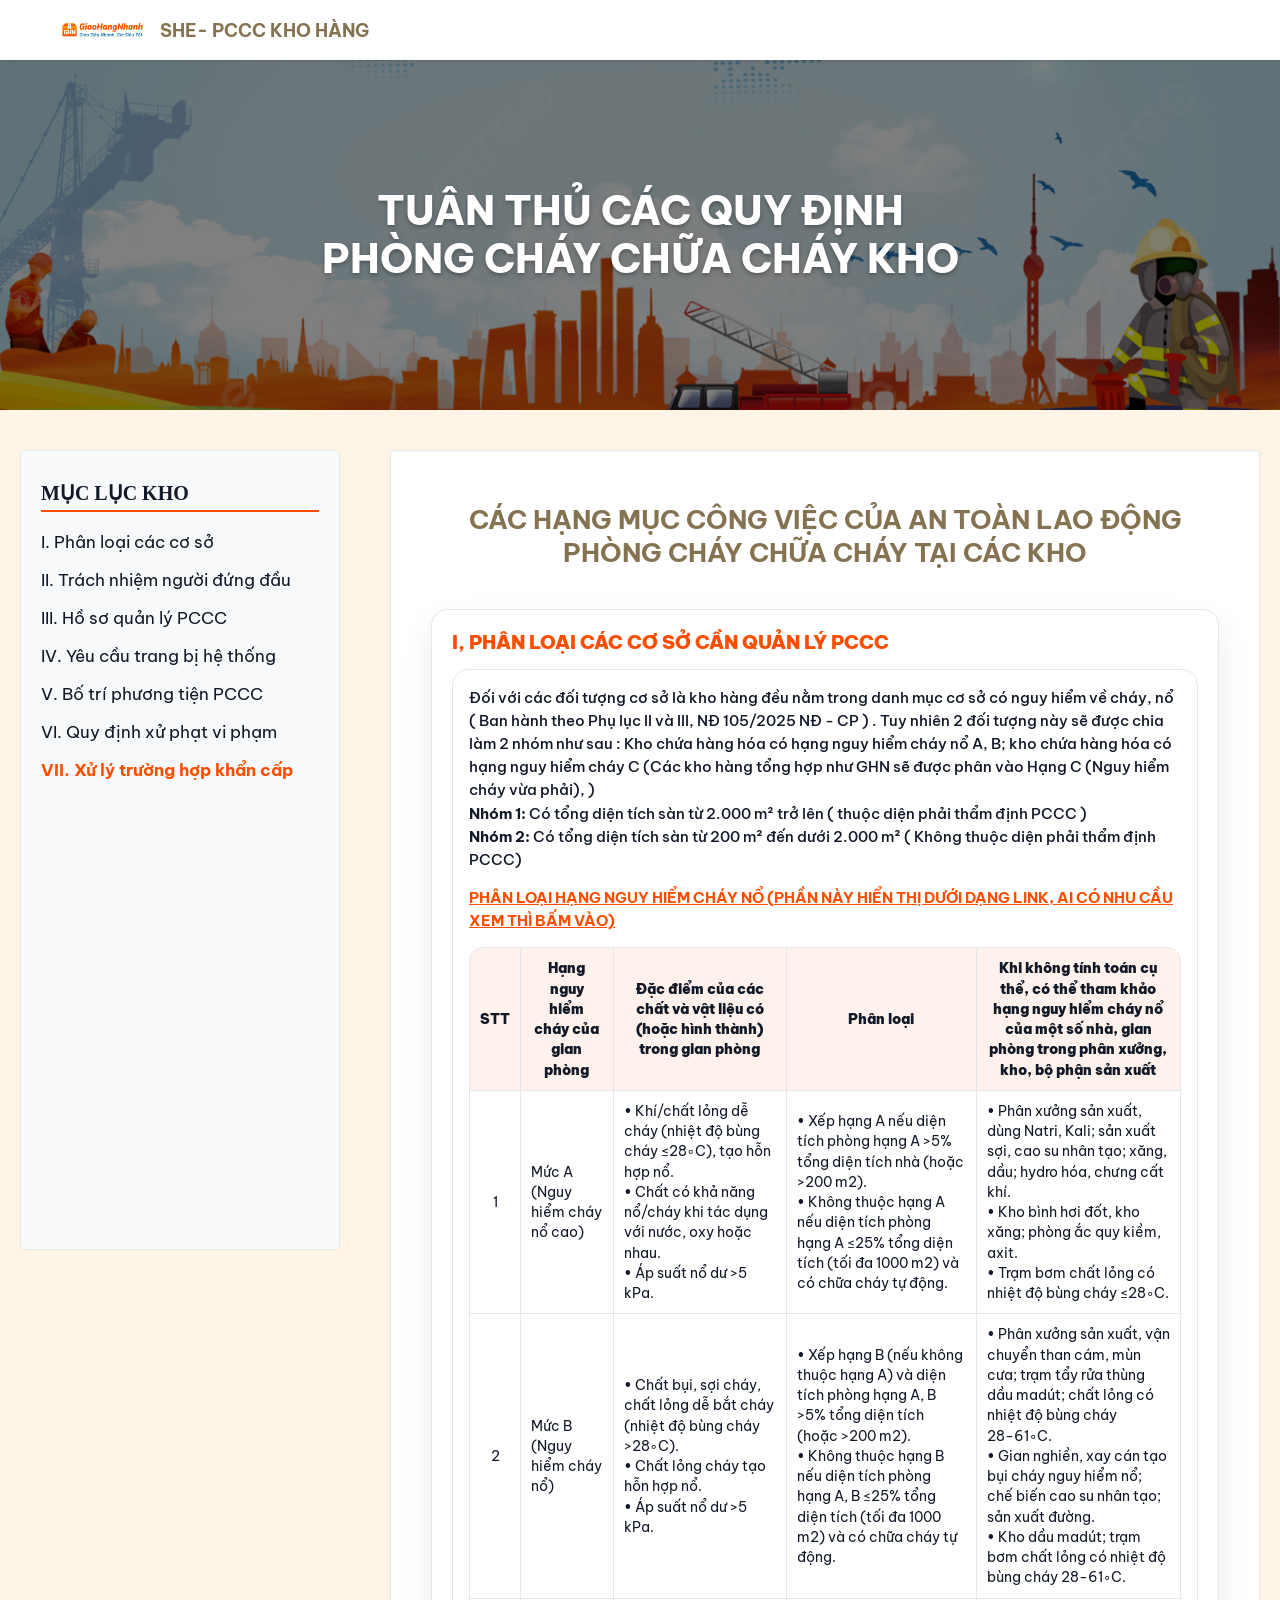
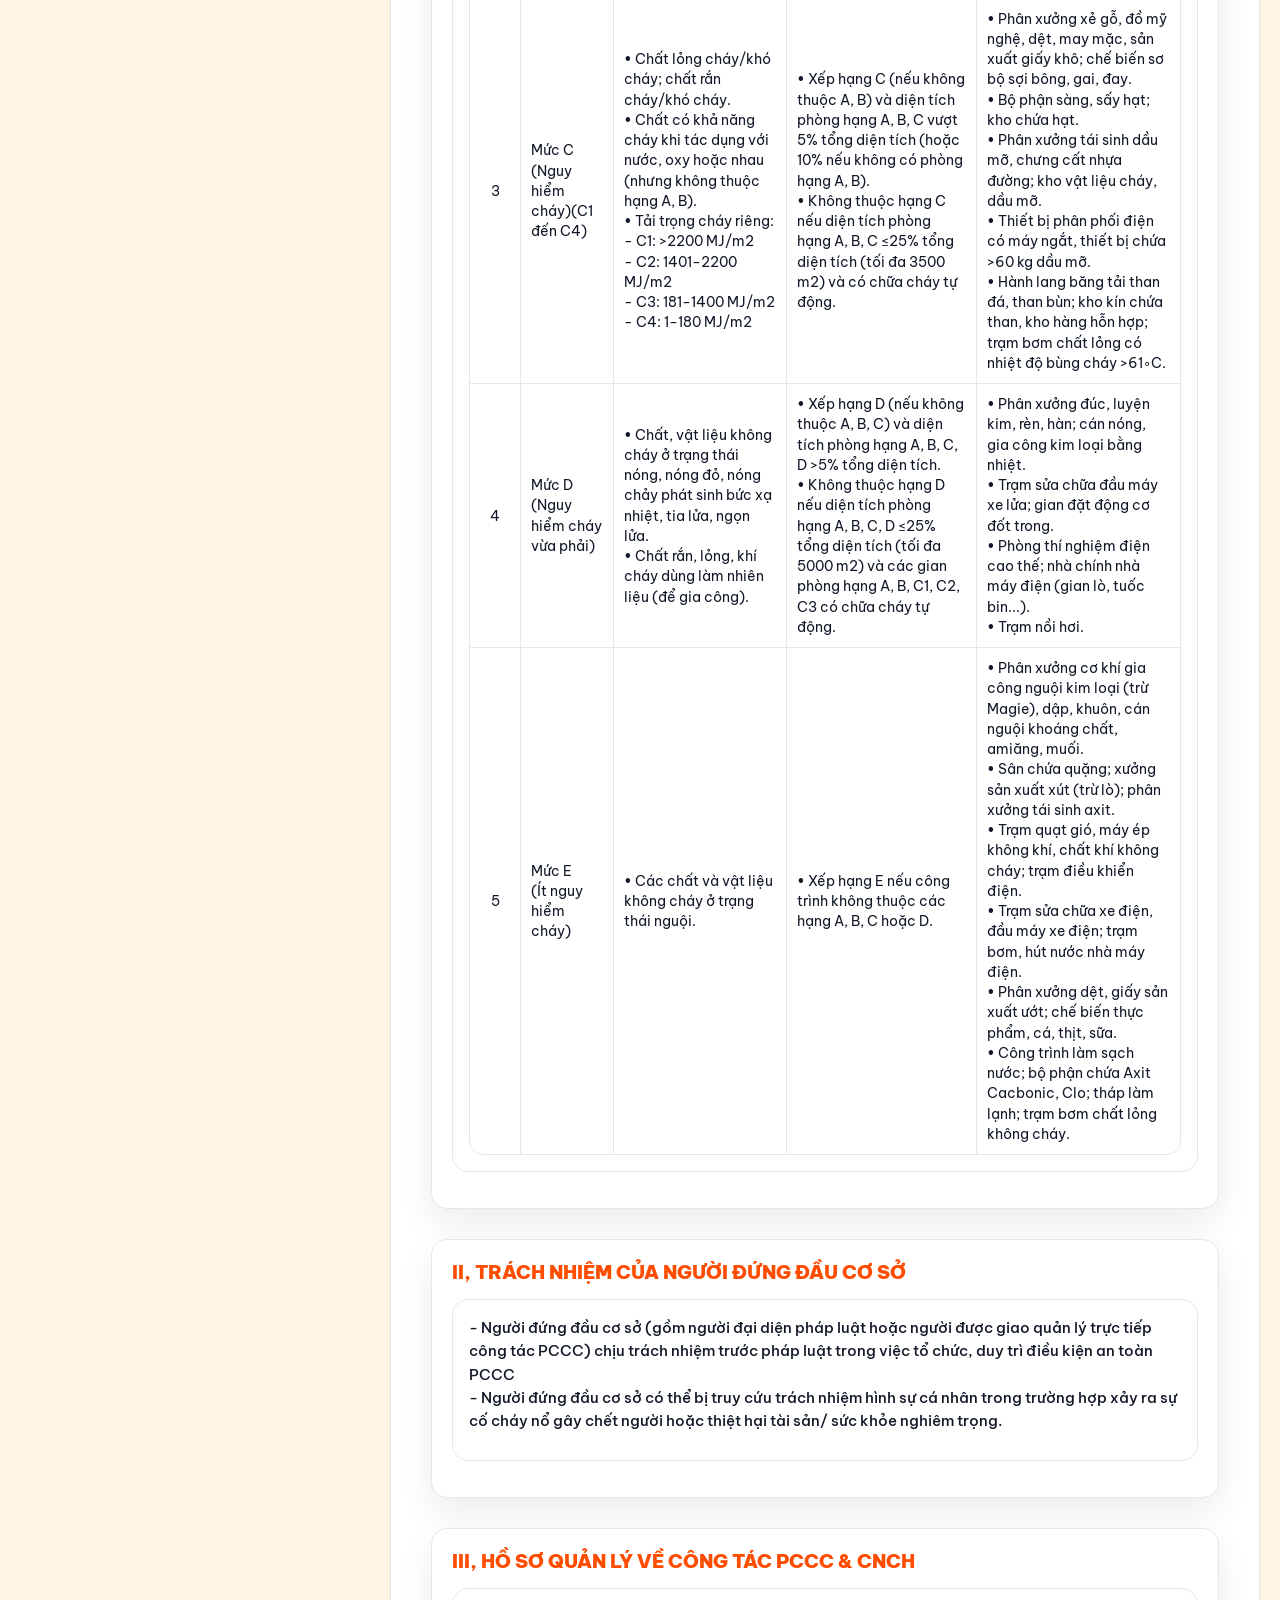
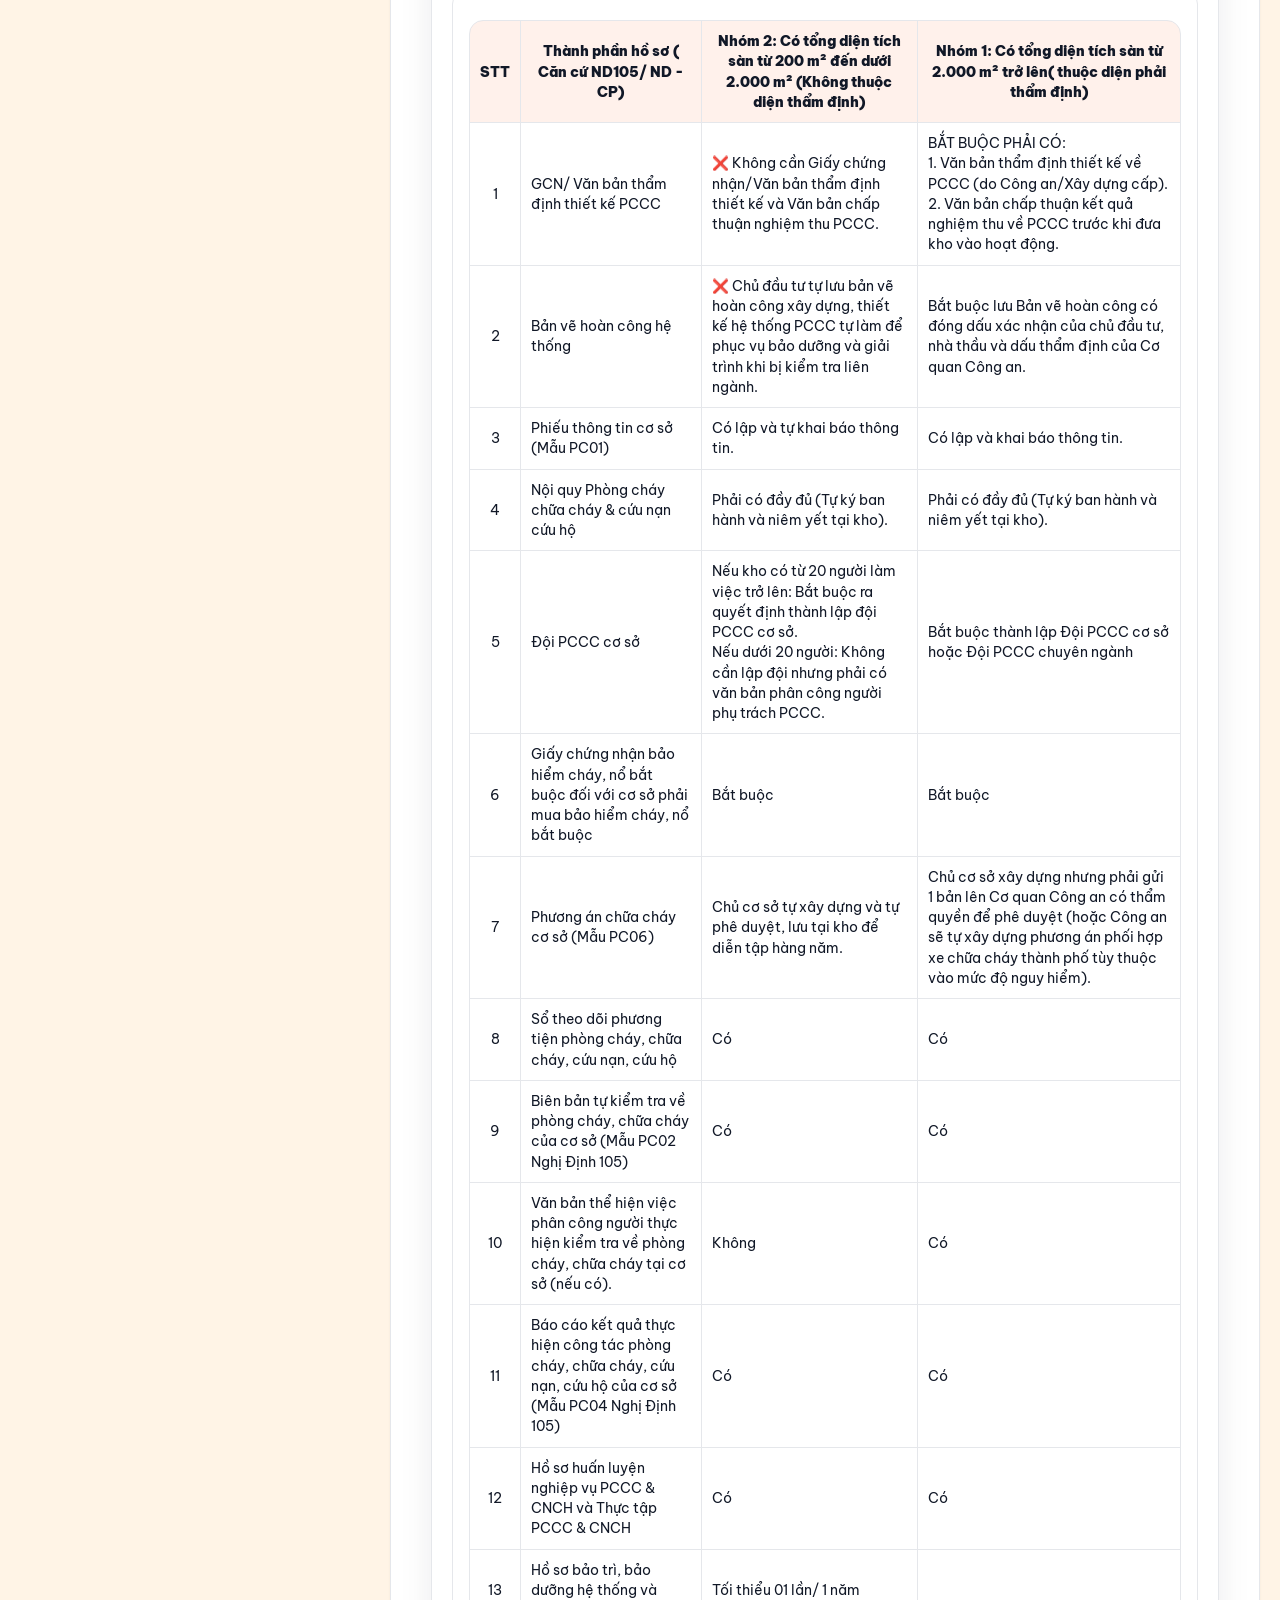
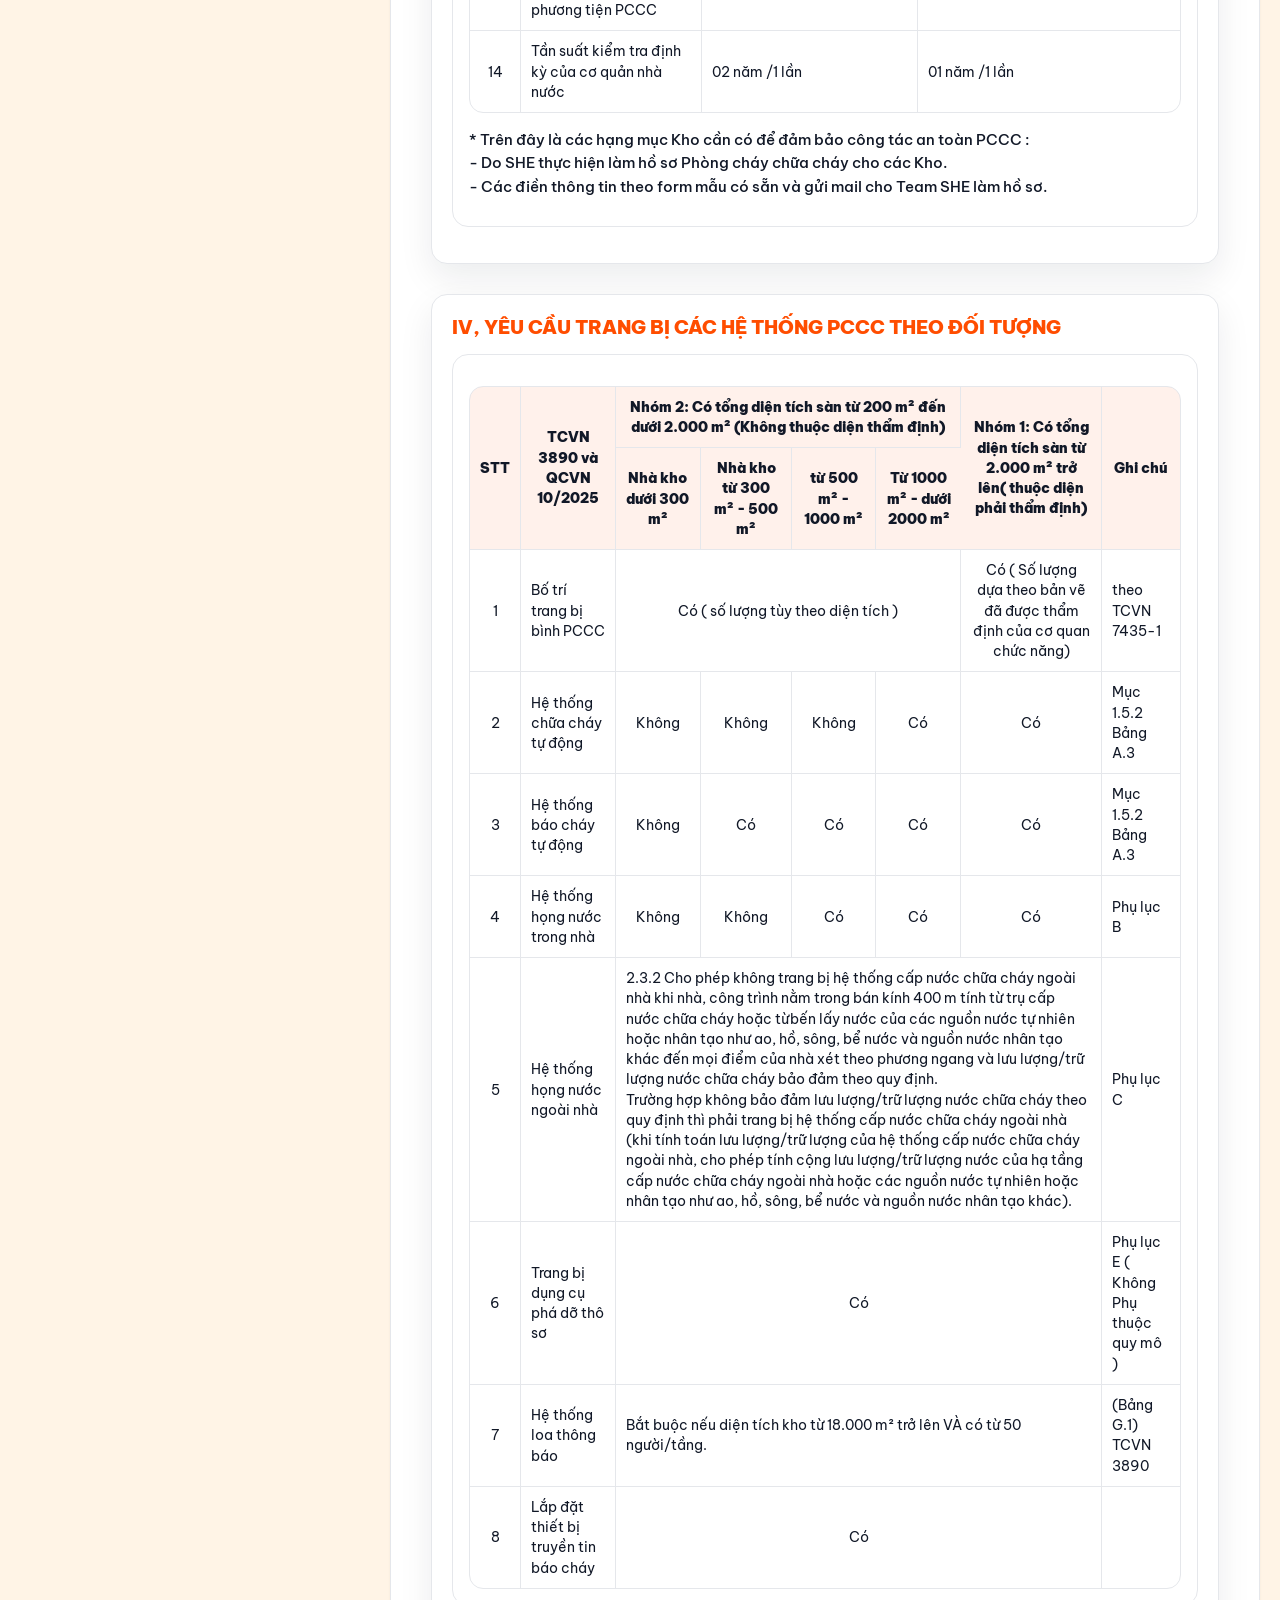
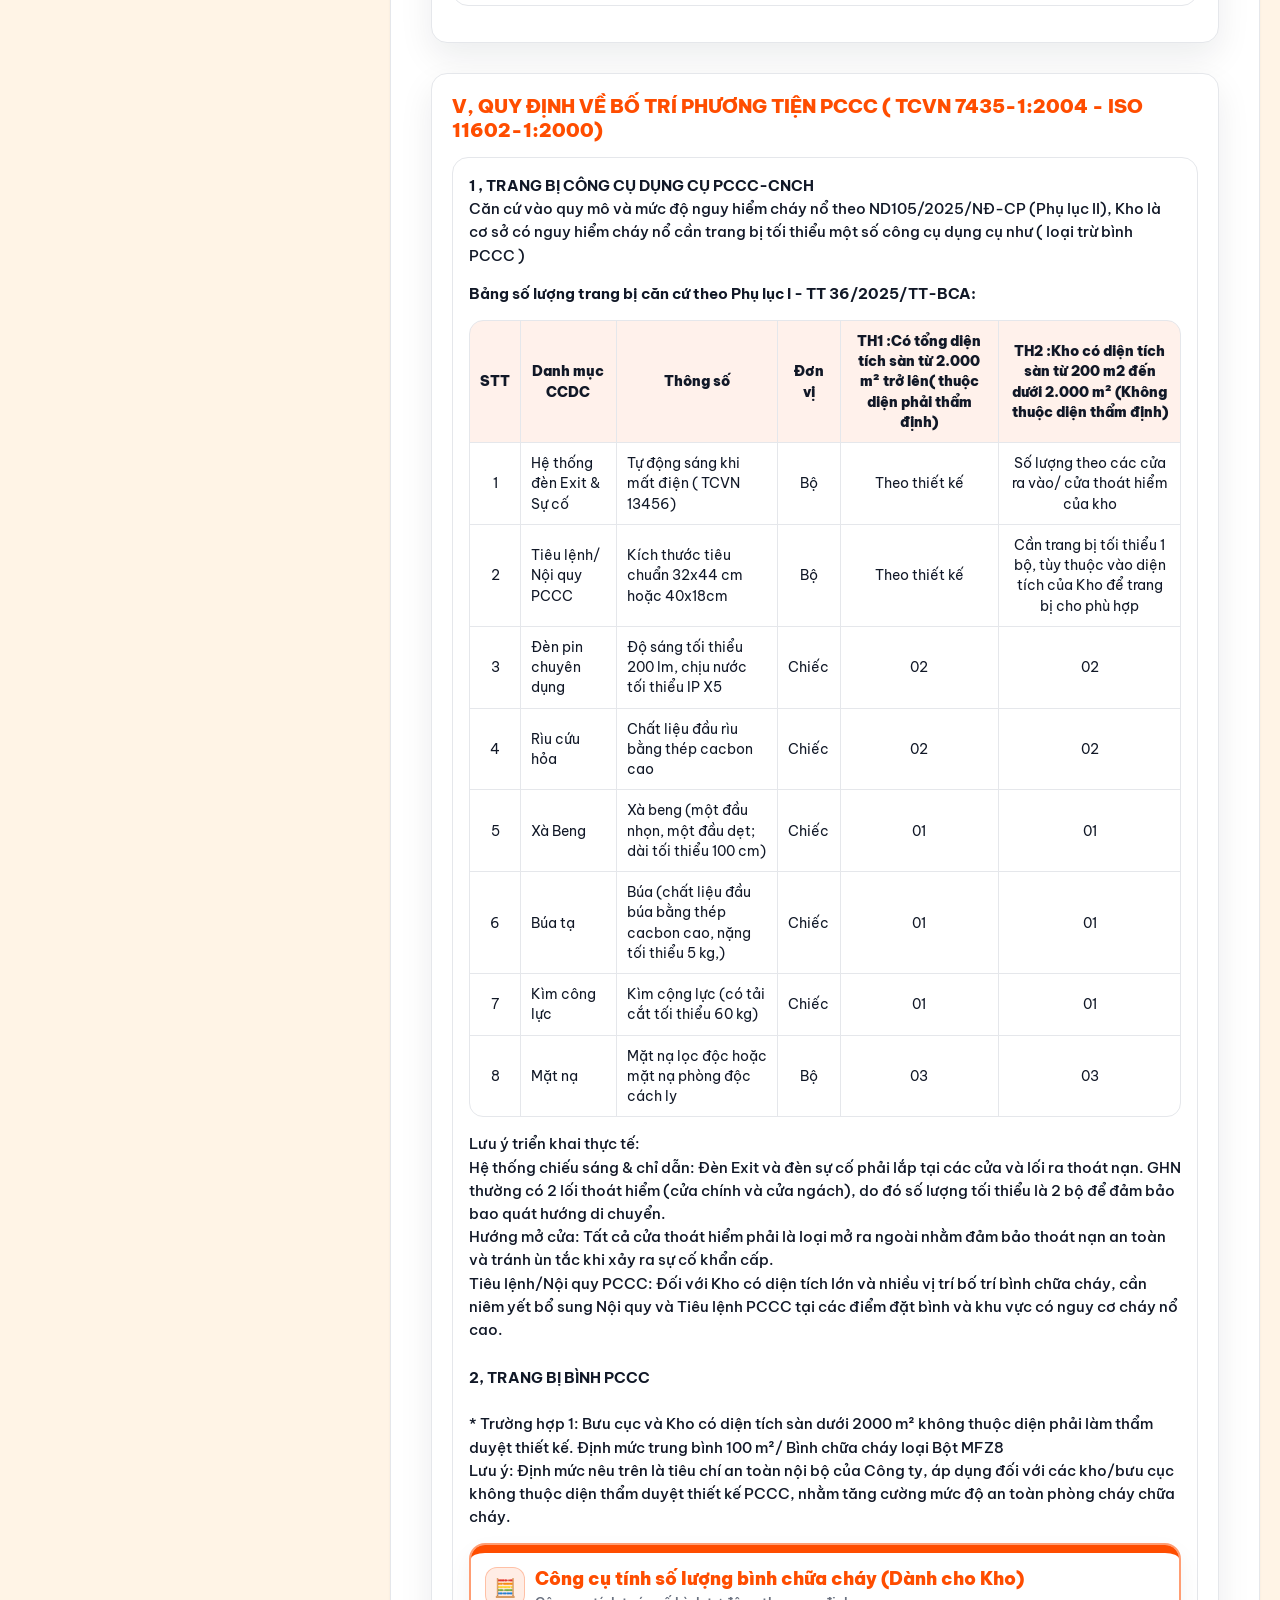
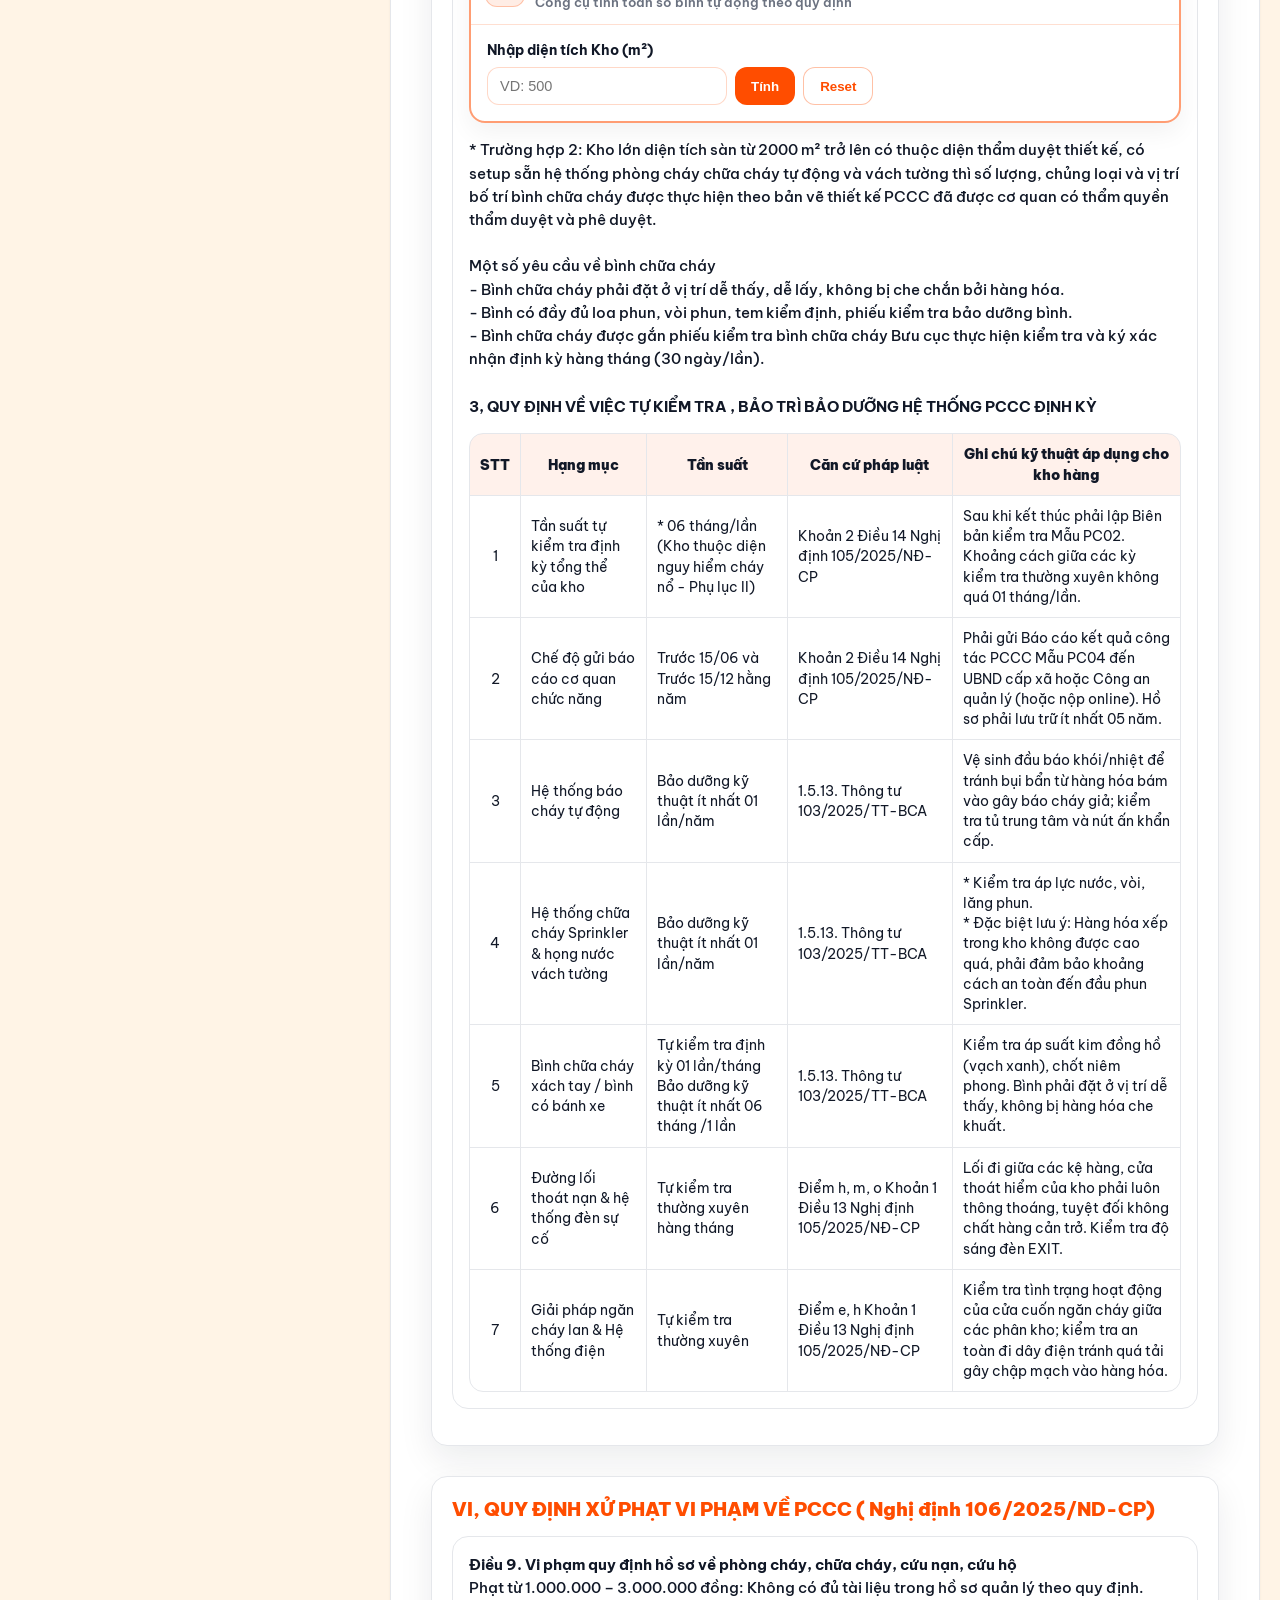
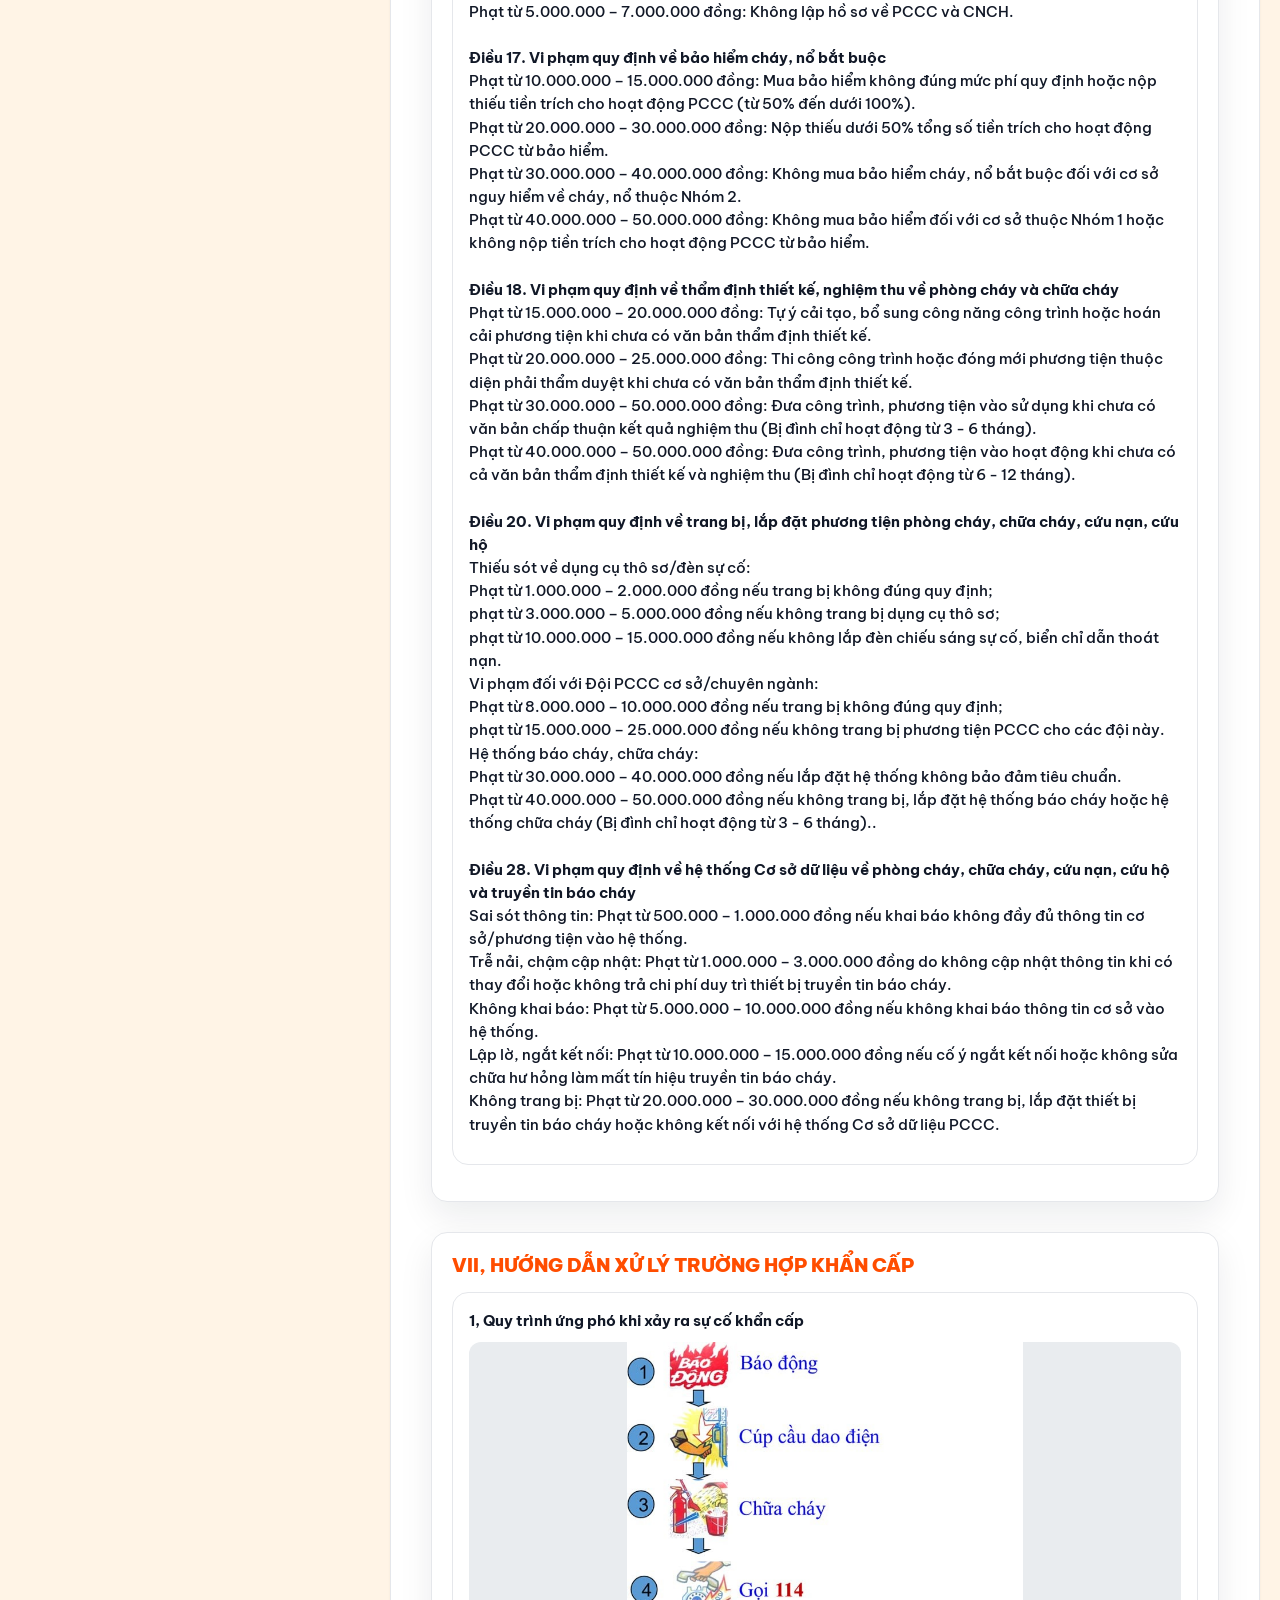
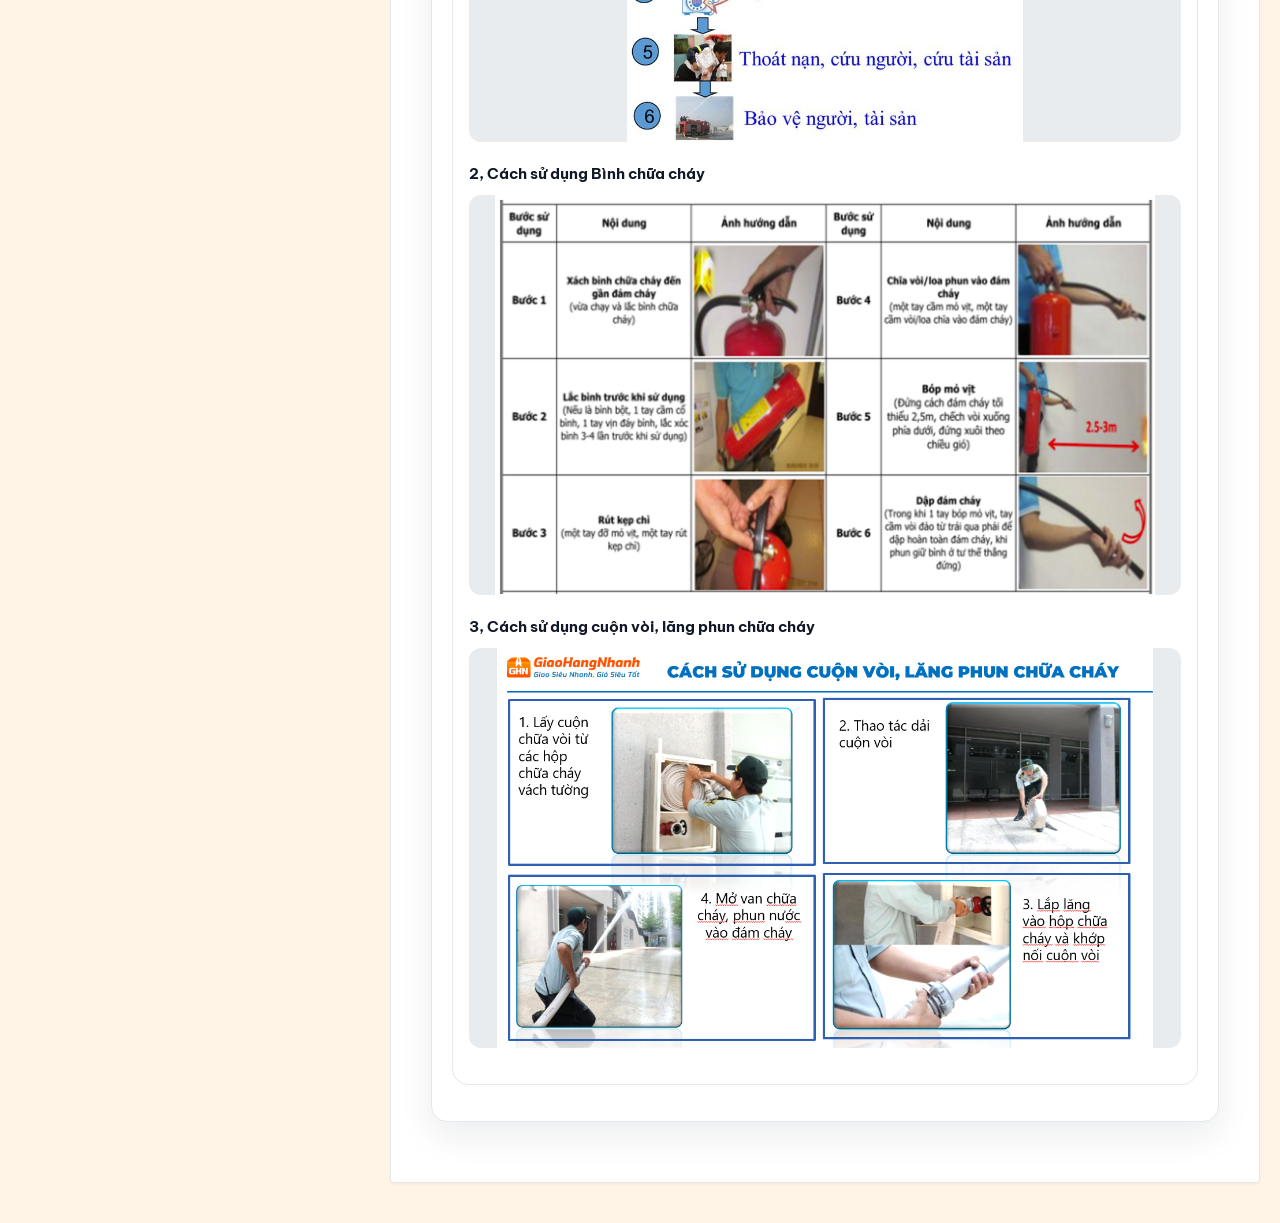
==== commit 9e262068: "Cập nhật tài liệu PCCC" ====
--- a/Kho/kho.html
+++ b/Kho/kho.html
@@ -67,7 +67,7 @@
                                 </div>
                                 
                                 <div class="desc" style="margin-top: 15px;">
-                                    <a href="#" style="color: var(--brand); font-weight: bold;">PHÂN LOẠI HẠNG NGUY HIỂM CHÁY NỔ (PHẦN NÀY HIỂN THỊ DƯỚI DẠNG LINK, AI CÓ NHU CẦU XEM THÌ BẤM VÀO)</a>
+                                    <a href="https://thuvienphapluat.vn/van-ban/Xay-dung-Do-thi/Thong-tu-06-2022-TT-BXD-Quy-chuan-QCVN-06-2022-BXD-An-toan-chay-cho-nha-va-cong-trinh-544059.aspx#:~:text=CV4-,PH%E1%BB%A4%20L%E1%BB%A4C%20C,V%C3%80%20C%C3%81C%20GIAN%20PH%C3%92NG%20C%C3%93%20C%C3%94NG%20N%C4%82NG%20S%E1%BA%A2N%20XU%E1%BA%A4T%20V%C3%80%20KHO,-C.1%20H%E1%BA%A1ng" style="color: var(--brand); font-weight: bold;">PHÂN LOẠI HẠNG NGUY HIỂM CHÁY NỔ (PHẦN NÀY HIỂN THỊ DƯỚI DẠNG LINK, AI CÓ NHU CẦU XEM THÌ BẤM VÀO)</a>
                                 </div>
 
                                 <div class="table-wrap">
@@ -456,48 +456,6 @@
                                     </div>
                                 </div>
 
-                                <div class="desc" style="font-weight: bold; margin-top: 20px;">Bảng quy định số lượng bình chữa cháy</div>
-                                <div class="table-wrap">
-                                    <table class="data-table">
-                                        <thead>
-                                            <tr>
-                                                <th rowspan="2">STT</th>
-                                                <th rowspan="2">Diện tích Kho/Bưu cục</th>
-                                                <th colspan="2" style="text-align: center;">Bình CO2</th>
-                                                <th colspan="3" style="text-align: center;">Bình Bột</th>
-                                            </tr>
-                                            <tr>
-                                                <th>3Kg</th>
-                                                <th>5Kg</th>
-                                                <th>4Kg</th>
-                                                <th>8Kg</th>
-                                                <th>35Kg</th>
-                                            </tr>
-                                        </thead>
-                                        <tbody>
-                                            <tr><td class="center">1</td><td>< 100 m²</td><td></td><td class="center">1</td><td></td><td class="center">1</td><td></td></tr>
-                                            <tr><td class="center">2</td><td>100-200 m²</td><td></td><td class="center">1</td><td></td><td class="center">2</td><td></td></tr>
-                                            <tr><td class="center">3</td><td>200 - 300 m²</td><td></td><td class="center">2</td><td></td><td class="center">3</td><td></td></tr>
-                                            <tr><td class="center">4</td><td>300 - 400 m²</td><td></td><td class="center">2</td><td></td><td class="center">4</td><td></td></tr>
-                                            <tr><td class="center">5</td><td>400 - 500 m²</td><td></td><td class="center">3</td><td></td><td class="center">5</td><td></td></tr>
-                                            <tr><td class="center">6</td><td>500 - 600 m²</td><td></td><td class="center">3</td><td></td><td class="center">6</td><td></td></tr>
-                                            <tr><td class="center">7</td><td>600 - 700 m²</td><td></td><td class="center">4</td><td></td><td class="center">7</td><td></td></tr>
-                                            <tr><td class="center">8</td><td>700 - 800 m²</td><td></td><td class="center">4</td><td></td><td class="center">8</td><td></td></tr>
-                                            <tr><td class="center">9</td><td>800 - 900 m²</td><td></td><td class="center">5</td><td></td><td class="center">9</td><td></td></tr>
-                                            <tr><td class="center">10</td><td>900 - 1000 m²</td><td></td><td class="center">5</td><td></td><td class="center">10</td><td></td></tr>
-                                            <tr><td class="center">11</td><td>1000 - 1100 m²</td><td></td><td class="center">6</td><td></td><td class="center">11</td><td></td></tr>
-                                            <tr><td class="center">12</td><td>1100 - 1200 m²</td><td></td><td class="center">6</td><td></td><td class="center">12</td><td></td></tr>
-                                            <tr><td class="center">13</td><td>1200 - 1300 m²</td><td></td><td class="center">7</td><td></td><td class="center">13</td><td></td></tr>
-                                            <tr><td class="center">14</td><td>1300 - 1400 m²</td><td></td><td class="center">7</td><td></td><td class="center">14</td><td></td></tr>
-                                            <tr><td class="center">15</td><td>1400 - 1500 m²</td><td></td><td class="center">8</td><td></td><td class="center">15</td><td></td></tr>
-                                            <tr><td class="center">16</td><td>1500 - 1600 m²</td><td></td><td class="center">8</td><td></td><td class="center">16</td><td></td></tr>
-                                            <tr><td class="center">17</td><td>1600 - 1700 m²</td><td></td><td class="center">9</td><td></td><td class="center">17</td><td></td></tr>
-                                            <tr><td class="center">18</td><td>1700 - 1800 m²</td><td></td><td class="center">9</td><td></td><td class="center">18</td><td></td></tr>
-                                            <tr><td class="center">19</td><td>1800 - 1900 m²</td><td></td><td class="center">10</td><td></td><td class="center">19</td><td></td></tr>
-                                            <tr><td class="center">20</td><td>1900 - 2000 m²</td><td></td><td class="center">10</td><td></td><td class="center">20</td><td></td></tr>
-                                        </tbody>
-                                    </table>
-                                </div>
                                 <div class="desc" style="margin-top: 15px;">
                                     * Trường hợp 2: Kho lớn diện tích sàn từ 2000 m² trở lên có thuộc diện thẩm duyệt thiết kế, có setup sẵn hệ thống phòng cháy chữa cháy tự động và vách tường thì số lượng, chủng loại và vị trí bố trí bình chữa cháy được thực hiện theo bản vẽ thiết kế PCCC đã được cơ quan có thẩm quyền thẩm duyệt và phê duyệt.<br><br>
                                     Một số yêu cầu về bình chữa cháy<br>
@@ -626,19 +584,19 @@
                                 <div class="desc" style="font-weight: bold; margin-bottom: 10px;">1, Quy trình ứng phó khi xảy ra sự cố khẩn cấp</div>
                                 <div class="custom-viewer" style="height: 400px; margin-bottom: 20px;">
                                     <div class="viewer-controls"><button class="btn-zoom-in">+</button><button class="btn-zoom-out">-</button><button class="btn-pop-out">↗</button></div>
-                                    <div class="img-container"><img src="" alt="[Chèn ảnh Quy trình ứng phó tại đây]"><span>[Chèn ảnh/video Quy trình ứng phó]</span></div>
+                                    <div class="img-container"><img src="images/Quy_trinh_ung_pho.jpg" alt="[Chèn ảnh Quy trình ứng phó tại đây]"><span>[Chèn ảnh/video Quy trình ứng phó]</span></div>
                                 </div>
 
                                 <div class="desc" style="font-weight: bold; margin-bottom: 10px;">2, Cách sử dụng Bình chữa cháy</div>
                                 <div class="custom-viewer" style="height: 400px; margin-bottom: 20px;">
                                     <div class="viewer-controls"><button class="btn-zoom-in">+</button><button class="btn-zoom-out">-</button><button class="btn-pop-out">↗</button></div>
-                                    <div class="img-container"><img src="" alt="[Chèn ảnh Cách sử dụng Bình chữa cháy tại đây]"><span>[Chèn ảnh Cách sử dụng Bình chữa cháy]</span></div>
+                                    <div class="img-container"><img src="images/Cach_su_dung_binh_chua_chay.jpg" alt="[Chèn ảnh Cách sử dụng Bình chữa cháy tại đây]"><span>[Chèn ảnh Cách sử dụng Bình chữa cháy]</span></div>
                                 </div>
 
                                 <div class="desc" style="font-weight: bold; margin-bottom: 10px;">3, Cách sử dụng cuộn vòi, lăng phun chữa cháy</div>
                                 <div class="custom-viewer" style="height: 400px; margin-bottom: 20px;">
                                     <div class="viewer-controls"><button class="btn-zoom-in">+</button><button class="btn-zoom-out">-</button><button class="btn-pop-out">↗</button></div>
-                                    <div class="img-container"><img src="" alt="[Chèn ảnh Cách sử dụng cuộn vòi, lăng phun tại đây]"><span>[Chèn ảnh Cách sử dụng cuộn vòi, lăng phun]</span></div>
+                                    <div class="img-container"><img src="images/Cach_su_dung_cuon_voi.jpg" alt="[Chèn ảnh Cách sử dụng cuộn vòi, lăng phun tại đây]"><span>[Chèn ảnh Cách sử dụng cuộn vòi, lăng phun]</span></div>
                                 </div>
                             </div>
                         </div>
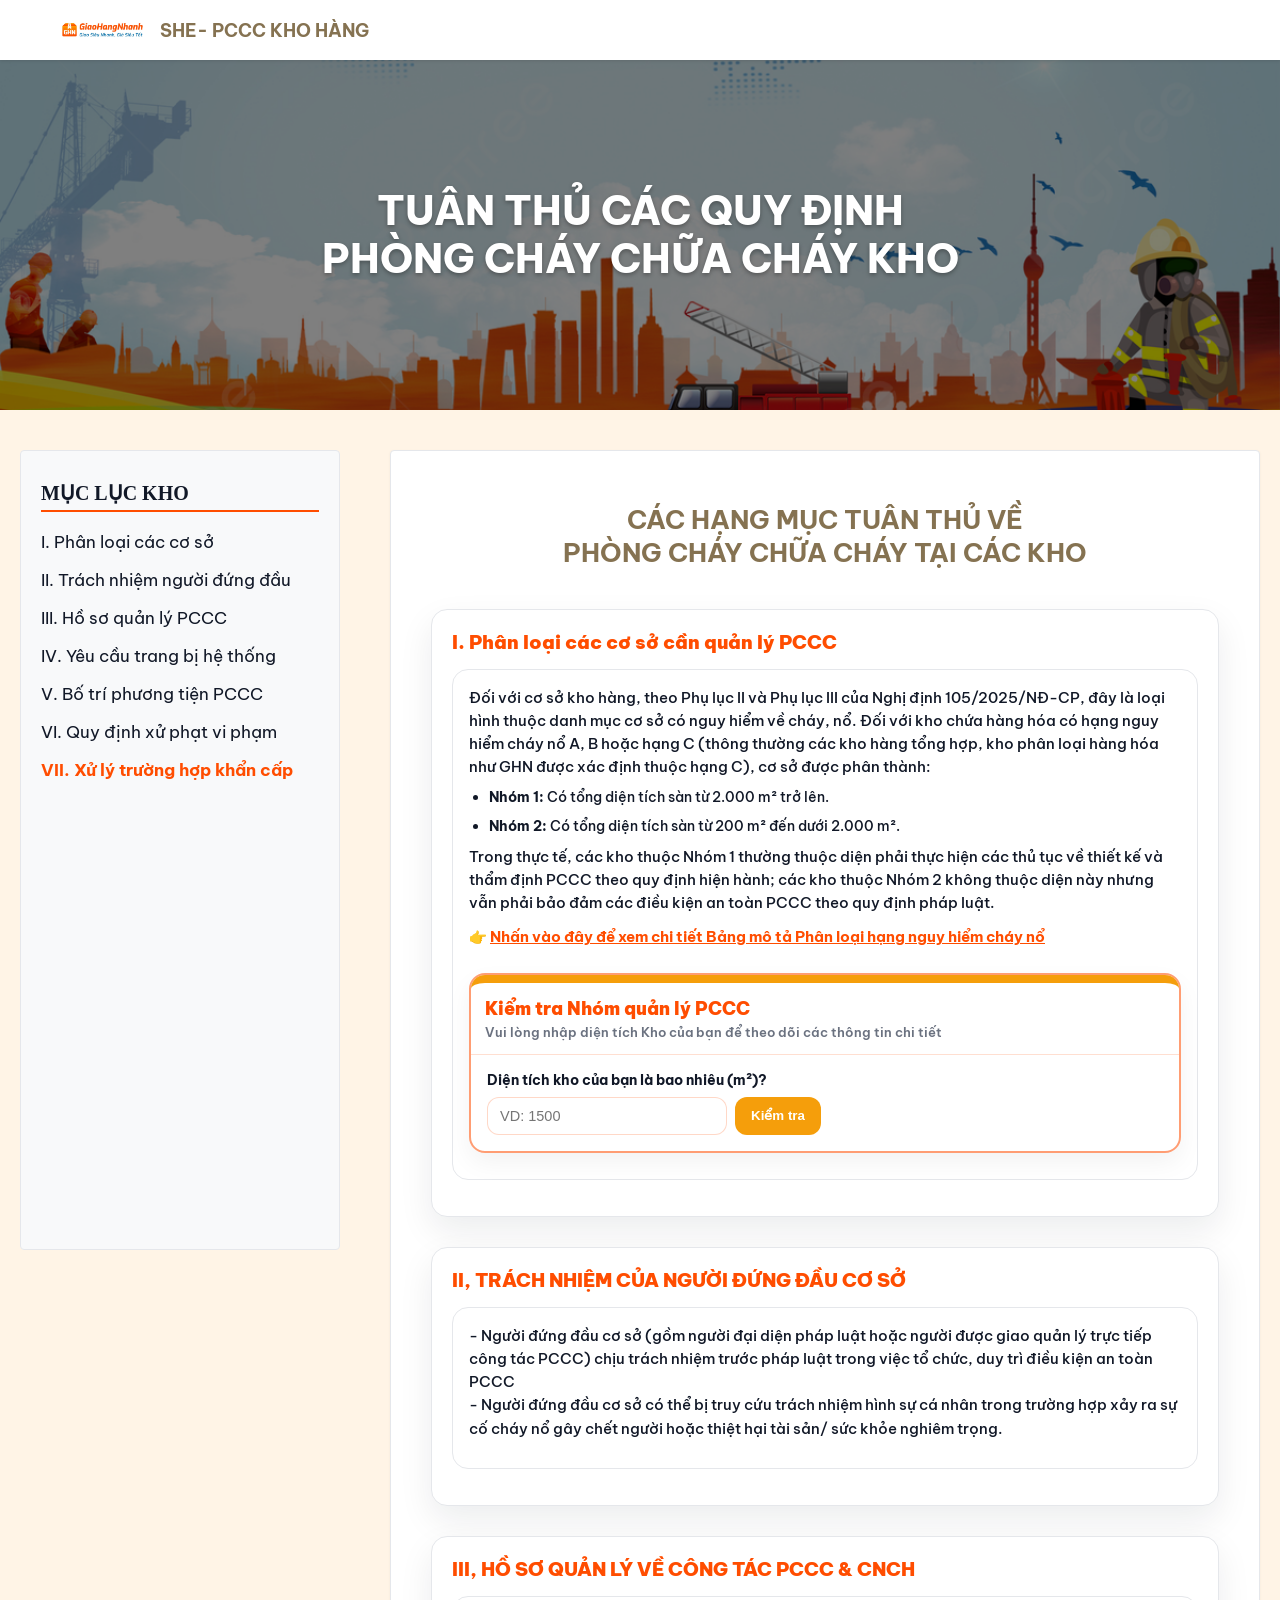
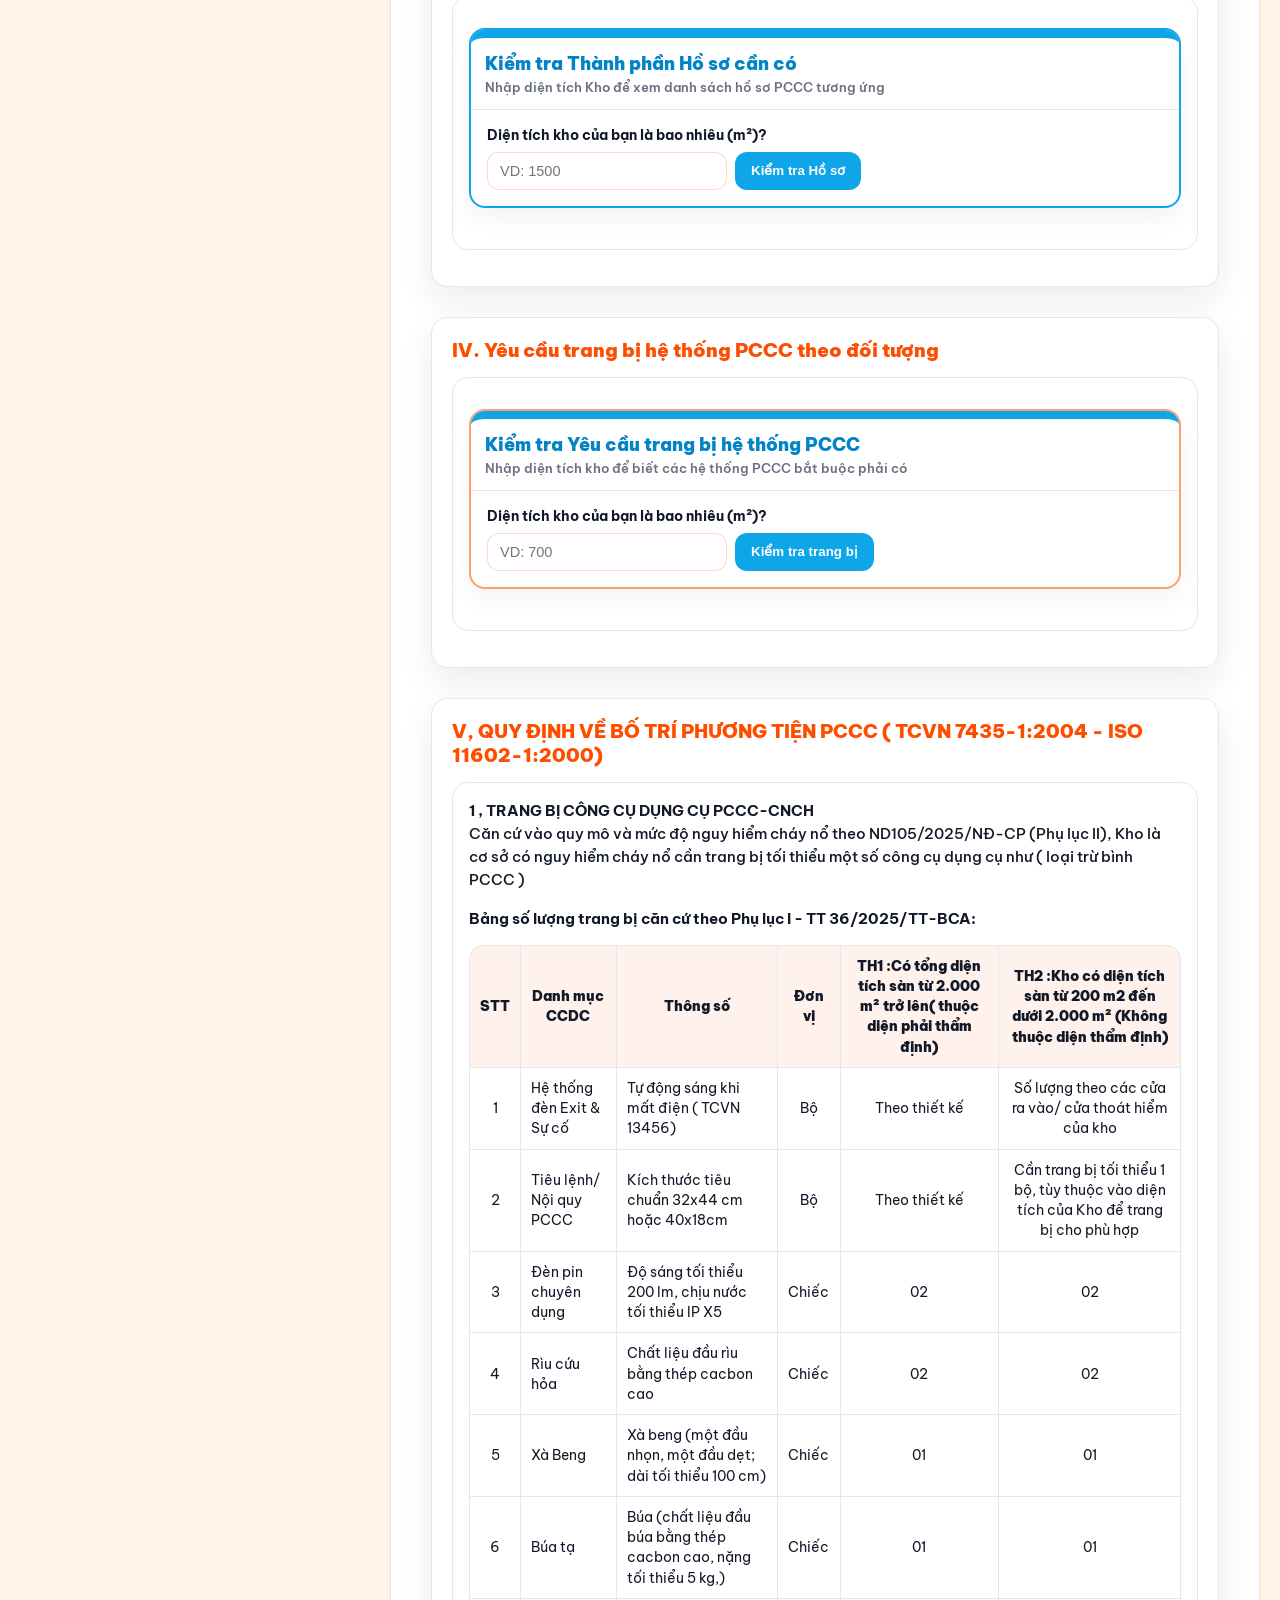
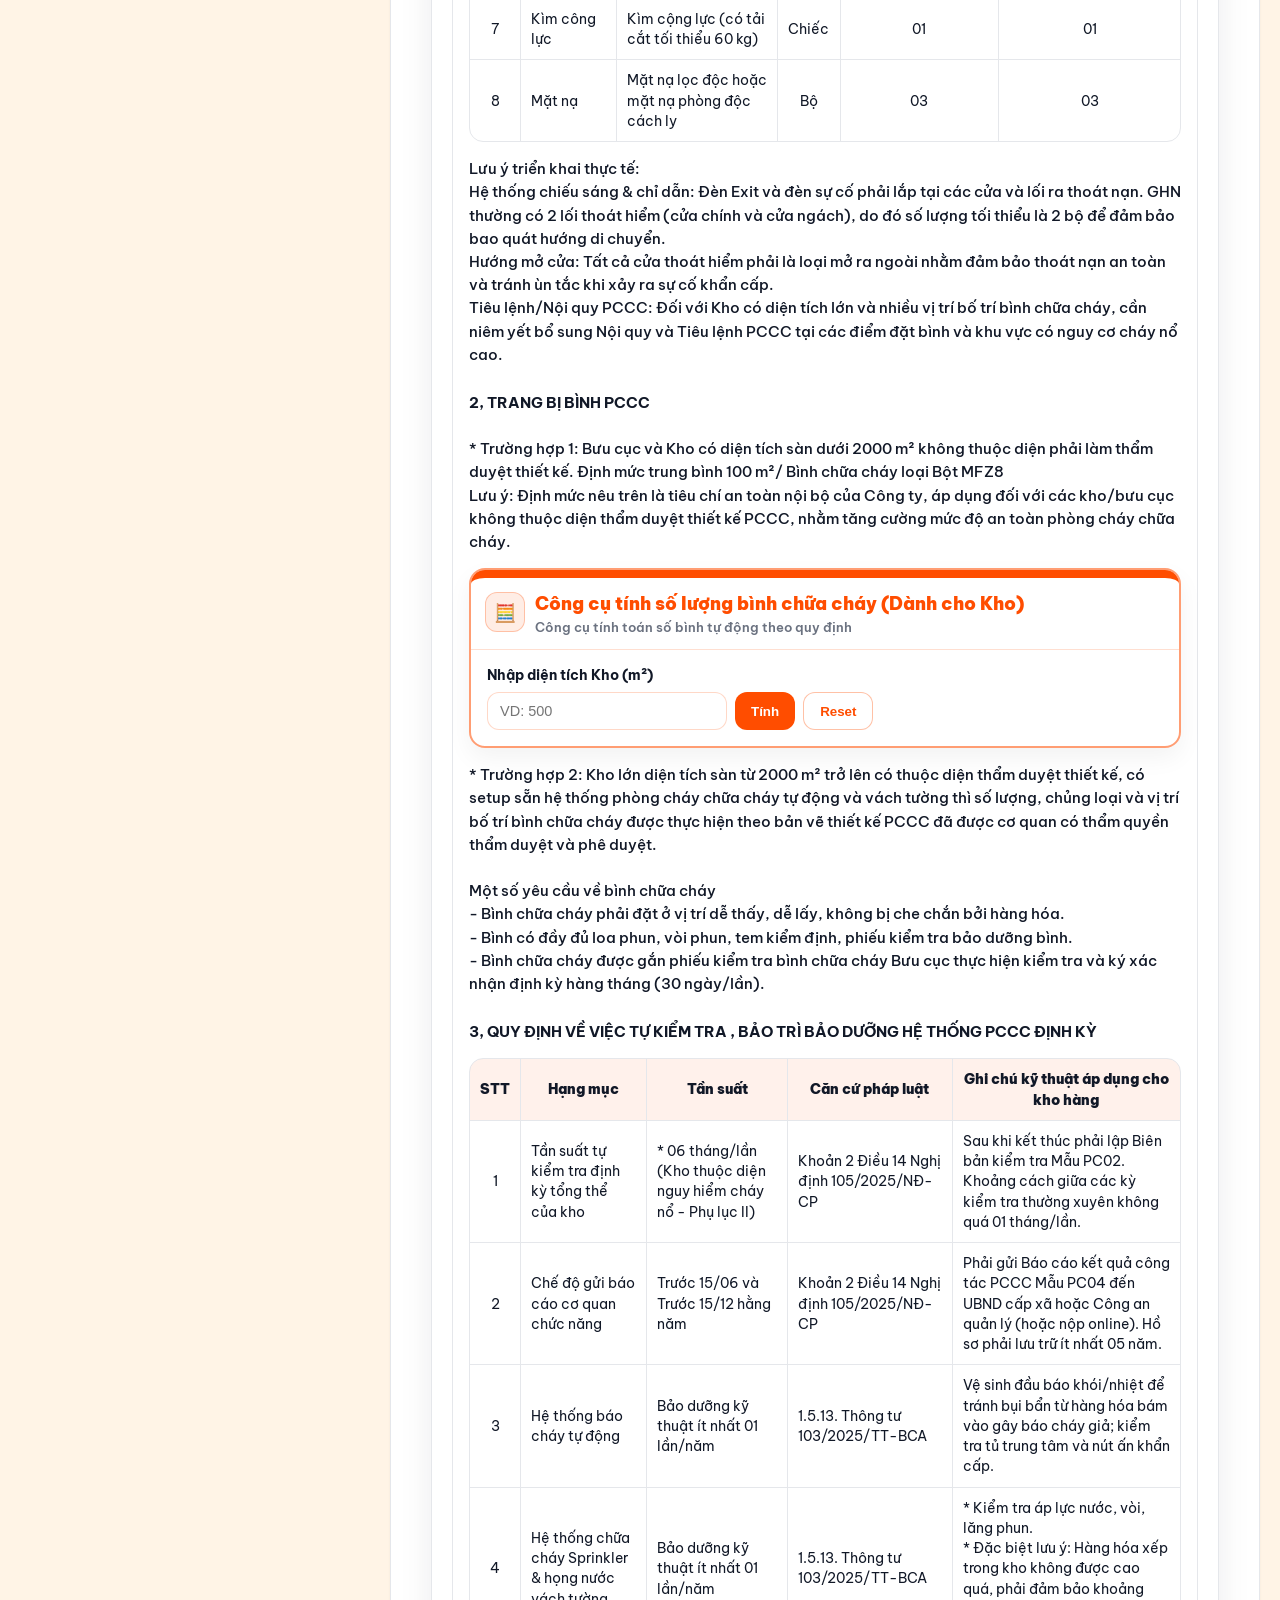
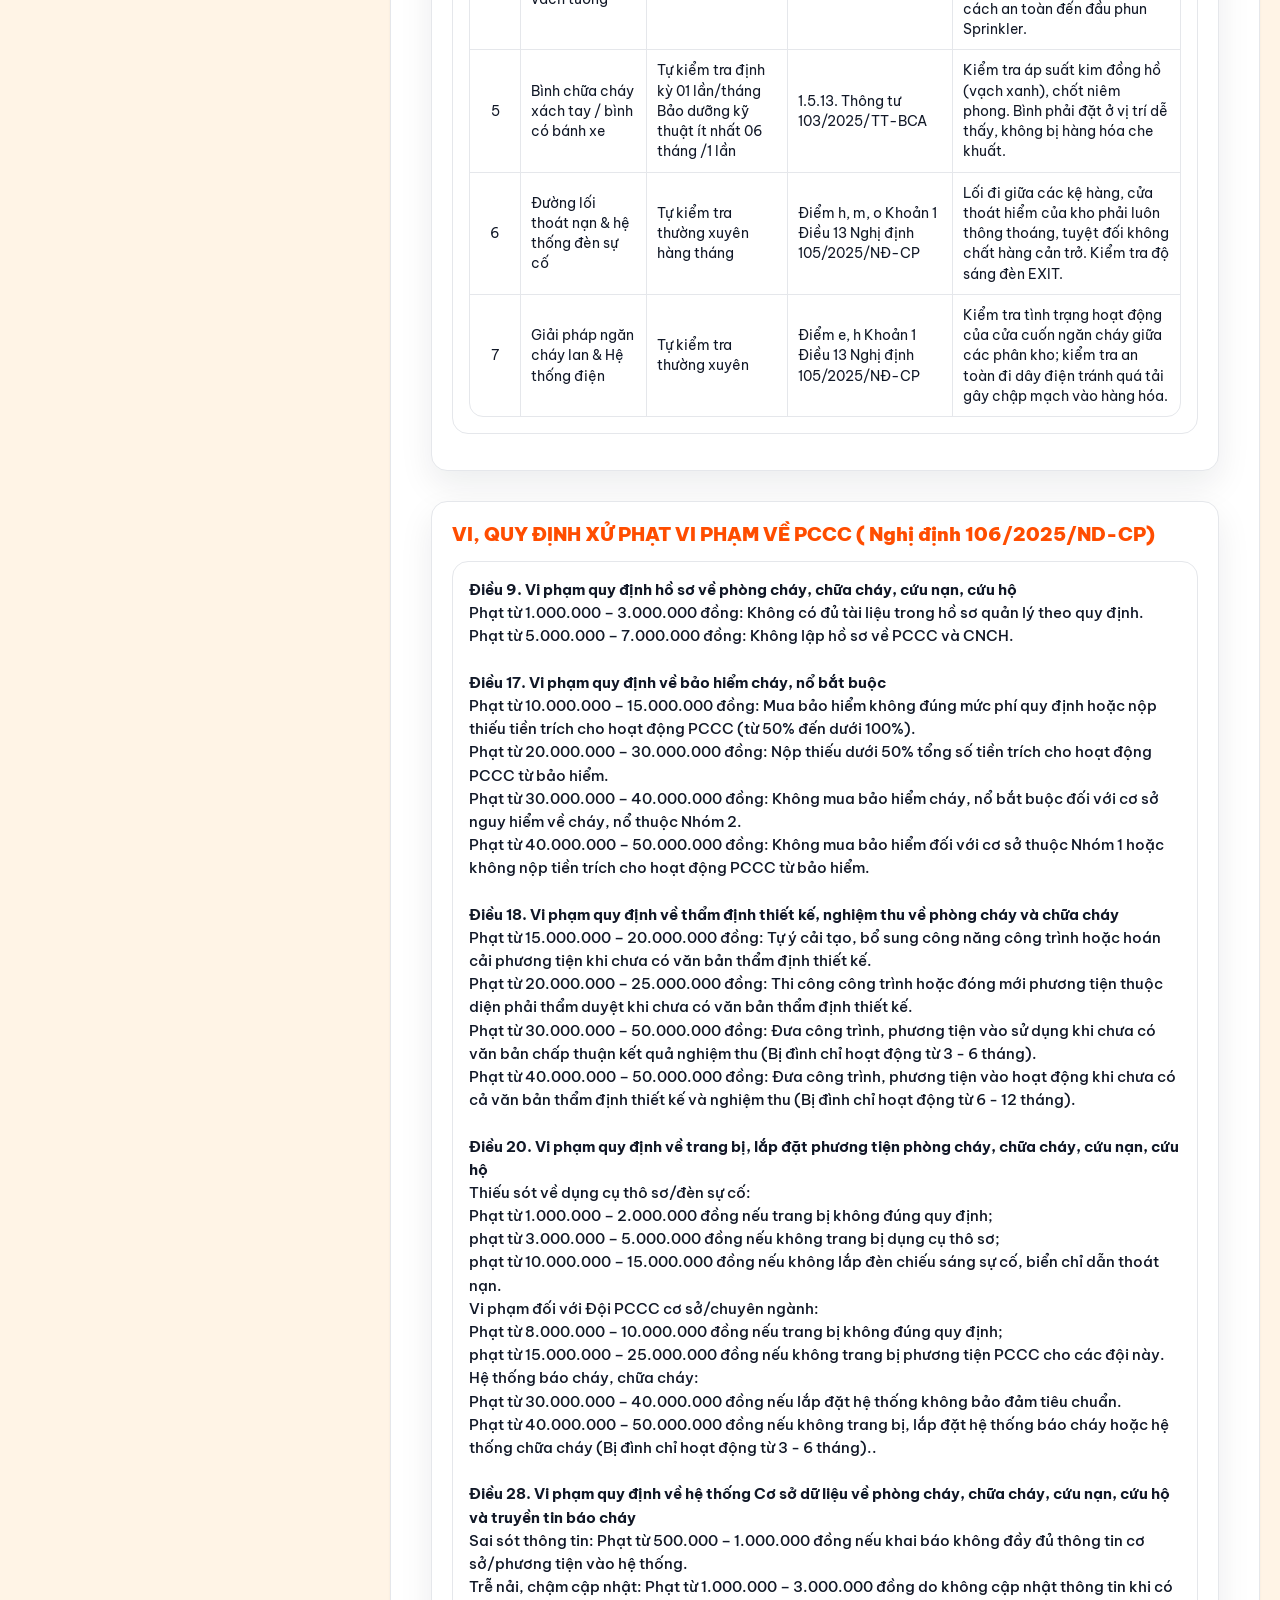
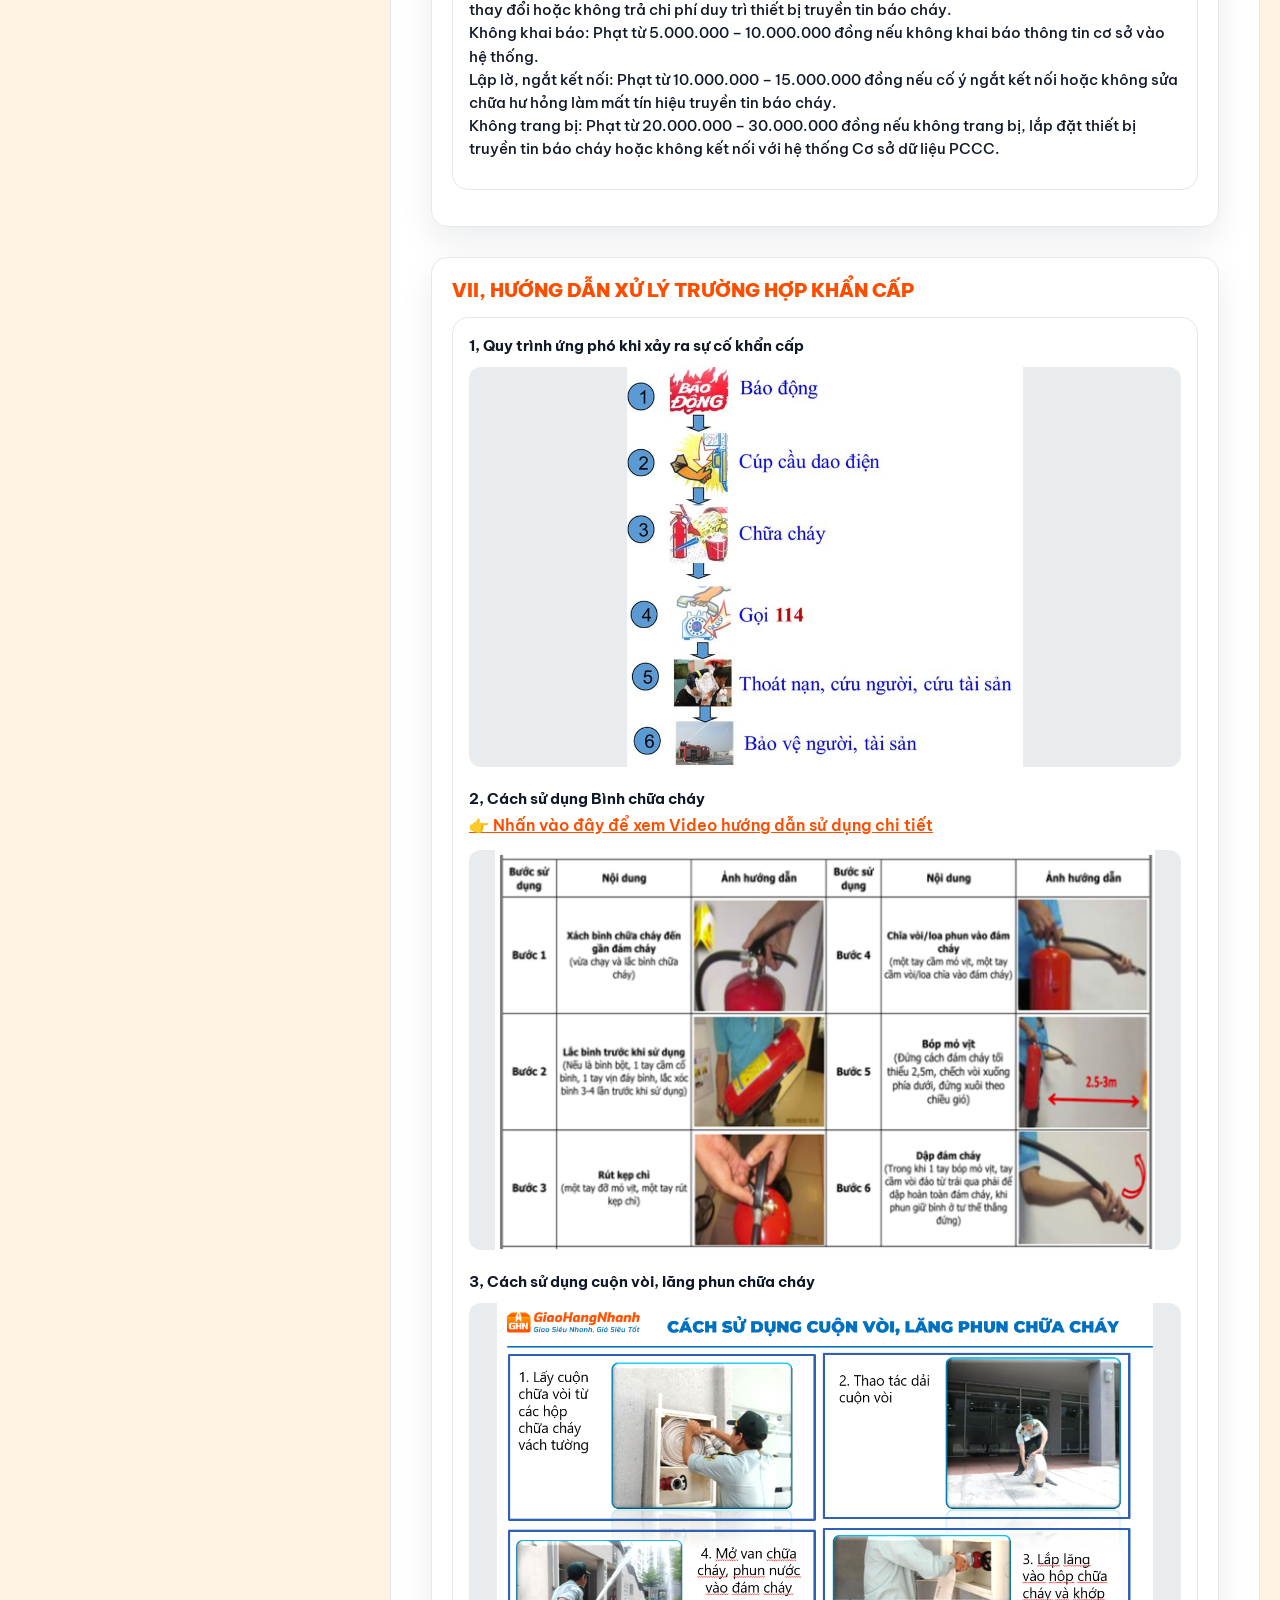
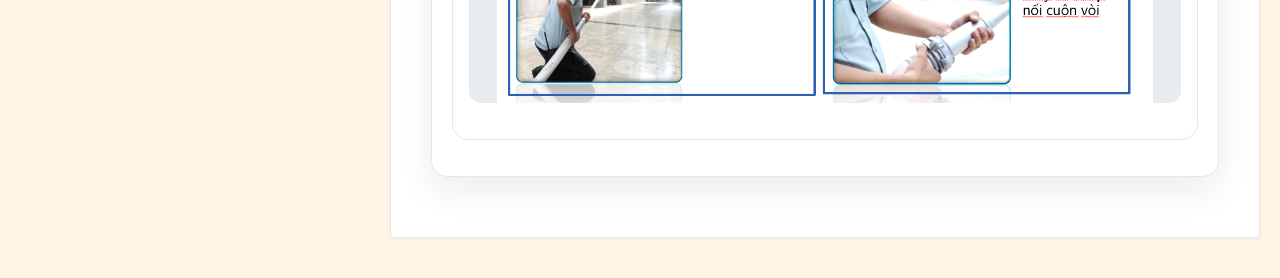
==== commit b6358365: "Cập nhật tài liệu PCCC" ====
--- a/Kho/kho.html
+++ b/Kho/kho.html
@@ -53,73 +53,45 @@
                 <main class="main-content">
                     <div class="scale-wrapper">
                         <div class="section-heading">
-                            <h2>CÁC HẠNG MỤC CÔNG VIỆC CỦA AN TOÀN LAO ĐỘNG<br>PHÒNG CHÁY CHỮA CHÁY TẠI CÁC KHO</h2>
+                            <h2>CÁC HẠNG MỤC TUÂN THỦ VỀ<br>PHÒNG CHÁY CHỮA CHÁY TẠI CÁC KHO</h2>
                         </div>
 
                         <!-- MỤC I -->
                         <div id="muc-I" class="widget-block">
-                            <div class="topHead"><div class="topText">I, PHÂN LOẠI CÁC CƠ SỞ CẦN QUẢN LÝ PCCC</div></div>
-                            <div class="subBlock">
-                                <div class="desc">
-                                    Đối với các đối tượng cơ sở là kho hàng đều nằm trong danh mục cơ sở có nguy hiểm về cháy, nổ ( Ban hành theo Phụ lục II và III, NĐ 105/2025 NĐ - CP ) . Tuy nhiên 2 đối tượng này sẽ được chia làm 2 nhóm như sau : Kho chứa hàng hóa có hạng nguy hiểm cháy nổ A, B; kho chứa hàng hóa có hạng nguy hiểm cháy C (Các kho hàng tổng hợp như GHN sẽ được phân vào Hạng C (Nguy hiểm cháy vừa phải), )<br>
-                                    <b>Nhóm 1:</b> Có tổng diện tích sàn từ 2.000 m² trở lên ( thuộc diện phải thẩm định PCCC )<br>
-                                    <b>Nhóm 2:</b> Có tổng diện tích sàn từ 200 m² đến dưới 2.000 m² ( Không thuộc diện phải thẩm định PCCC)
+                            <div class="topHead">
+                                <div class="topText">I. Phân loại các cơ sở cần quản lý PCCC</div>
+                            </div>
+                            <div class="subBlock">
+                                <div class="desc" style="margin-bottom: 10px;">
+                                    Đối với cơ sở kho hàng, theo Phụ lục II và Phụ lục III của Nghị định 105/2025/NĐ-CP, đây là loại hình thuộc danh mục cơ sở có nguy hiểm về cháy, nổ. Đối với kho chứa hàng hóa có hạng nguy hiểm cháy nổ A, B hoặc hạng C (thông thường các kho hàng tổng hợp, kho phân loại hàng hóa như GHN được xác định thuộc hạng C), cơ sở được phân thành:<br>
+                                    <ul class="basic-list" style="margin-top: 8px; margin-bottom: 8px;">
+                                        <li><b>Nhóm 1:</b> Có tổng diện tích sàn từ 2.000 m² trở lên.</li>
+                                        <li><b>Nhóm 2:</b> Có tổng diện tích sàn từ 200 m² đến dưới 2.000 m².</li>
+                                    </ul>
+                                    Trong thực tế, các kho thuộc Nhóm 1 thường thuộc diện phải thực hiện các thủ tục về thiết kế và thẩm định PCCC theo quy định hiện hành; các kho thuộc Nhóm 2 không thuộc diện này nhưng vẫn phải bảo đảm các điều kiện an toàn PCCC theo quy định pháp luật.
                                 </div>
                                 
-                                <div class="desc" style="margin-top: 15px;">
-                                    <a href="https://thuvienphapluat.vn/van-ban/Xay-dung-Do-thi/Thong-tu-06-2022-TT-BXD-Quy-chuan-QCVN-06-2022-BXD-An-toan-chay-cho-nha-va-cong-trinh-544059.aspx#:~:text=CV4-,PH%E1%BB%A4%20L%E1%BB%A4C%20C,V%C3%80%20C%C3%81C%20GIAN%20PH%C3%92NG%20C%C3%93%20C%C3%94NG%20N%C4%82NG%20S%E1%BA%A2N%20XU%E1%BA%A4T%20V%C3%80%20KHO,-C.1%20H%E1%BA%A1ng" style="color: var(--brand); font-weight: bold;">PHÂN LOẠI HẠNG NGUY HIỂM CHÁY NỔ (PHẦN NÀY HIỂN THỊ DƯỚI DẠNG LINK, AI CÓ NHU CẦU XEM THÌ BẤM VÀO)</a>
-                                </div>
-
-                                <div class="table-wrap">
-                                    <table class="data-table">
-                                        <thead>
-                                            <tr>
-                                                <th>STT</th>
-                                                <th>Hạng nguy hiểm cháy của gian phòng</th>
-                                                <th>Đặc điểm của các chất và vật liệu có (hoặc hình thành) trong gian phòng</th>
-                                                <th>Phân loại</th>
-                                                <th>Khi không tính toán cụ thể, có thể tham khảo hạng nguy hiểm cháy nổ của một số nhà, gian phòng trong phân xưởng, kho, bộ phận sản xuất</th>
-                                            </tr>
-                                        </thead>
-                                        <tbody>
-                                            <tr>
-                                                <td class="center">1</td>
-                                                <td>Mức A<br>(Nguy hiểm cháy nổ cao)</td>
-                                                <td>• Khí/chất lỏng dễ cháy (nhiệt độ bùng cháy ≤28∘C), tạo hỗn hợp nổ.<br>• Chất có khả năng nổ/cháy khi tác dụng với nước, oxy hoặc nhau.<br>• Áp suất nổ dư >5 kPa.</td>
-                                                <td>• Xếp hạng A nếu diện tích phòng hạng A >5% tổng diện tích nhà (hoặc >200 m2).<br>• Không thuộc hạng A nếu diện tích phòng hạng A ≤25% tổng diện tích (tối đa 1000 m2) và có chữa cháy tự động.</td>
-                                                <td>• Phân xưởng sản xuất, dùng Natri, Kali; sản xuất sợi, cao su nhân tạo; xăng, dầu; hydro hóa, chưng cất khí.<br>• Kho bình hơi đốt, kho xăng; phòng ắc quy kiềm, axit.<br>• Trạm bơm chất lỏng có nhiệt độ bùng cháy ≤28∘C.</td>
-                                            </tr>
-                                            <tr>
-                                                <td class="center">2</td>
-                                                <td>Mức B<br>(Nguy hiểm cháy nổ)</td>
-                                                <td>• Chất bụi, sợi cháy, chất lỏng dễ bắt cháy (nhiệt độ bùng cháy >28∘C).<br>• Chất lỏng cháy tạo hỗn hợp nổ.<br>• Áp suất nổ dư >5 kPa.</td>
-                                                <td>• Xếp hạng B (nếu không thuộc hạng A) và diện tích phòng hạng A, B >5% tổng diện tích (hoặc >200 m2).<br>• Không thuộc hạng B nếu diện tích phòng hạng A, B ≤25% tổng diện tích (tối đa 1000 m2) và có chữa cháy tự động.</td>
-                                                <td>• Phân xưởng sản xuất, vận chuyển than cám, mùn cưa; trạm tẩy rửa thùng dầu madút; chất lỏng có nhiệt độ bùng cháy 28−61∘C.<br>• Gian nghiền, xay cán tạo bụi cháy nguy hiểm nổ; chế biến cao su nhân tạo; sản xuất đường.<br>• Kho dầu madút; trạm bơm chất lỏng có nhiệt độ bùng cháy 28−61∘C.</td>
-                                            </tr>
-                                            <tr>
-                                                <td class="center">3</td>
-                                                <td>Mức C<br>(Nguy hiểm cháy)(C1 đến C4)</td>
-                                                <td>• Chất lỏng cháy/khó cháy; chất rắn cháy/khó cháy.<br>• Chất có khả năng cháy khi tác dụng với nước, oxy hoặc nhau (nhưng không thuộc hạng A, B).<br>• Tải trọng cháy riêng:<br>- C1: >2200 MJ/m2<br>- C2: 1401−2200 MJ/m2<br>- C3: 181−1400 MJ/m2<br>- C4: 1−180 MJ/m2</td>
-                                                <td>• Xếp hạng C (nếu không thuộc A, B) và diện tích phòng hạng A, B, C vượt 5% tổng diện tích (hoặc 10% nếu không có phòng hạng A, B).<br>• Không thuộc hạng C nếu diện tích phòng hạng A, B, C ≤25% tổng diện tích (tối đa 3500 m2) và có chữa cháy tự động.</td>
-                                                <td>• Phân xưởng xẻ gỗ, đồ mỹ nghệ, dệt, may mặc, sản xuất giấy khô; chế biến sơ bộ sợi bông, gai, đay.<br>• Bộ phận sàng, sấy hạt; kho chứa hạt.<br>• Phân xưởng tái sinh dầu mỡ, chưng cất nhựa đường; kho vật liệu cháy, dầu mỡ.<br>• Thiết bị phân phối điện có máy ngắt, thiết bị chứa >60 kg dầu mỡ.<br>• Hành lang băng tải than đá, than bùn; kho kín chứa than, kho hàng hỗn hợp; trạm bơm chất lỏng có nhiệt độ bùng cháy >61∘C.</td>
-                                            </tr>
-                                            <tr>
-                                                <td class="center">4</td>
-                                                <td>Mức D<br>(Nguy hiểm cháy vừa phải)</td>
-                                                <td>• Chất, vật liệu không cháy ở trạng thái nóng, nóng đỏ, nóng chảy phát sinh bức xạ nhiệt, tia lửa, ngọn lửa.<br>• Chất rắn, lỏng, khí cháy dùng làm nhiên liệu (để gia công).</td>
-                                                <td>• Xếp hạng D (nếu không thuộc A, B, C) và diện tích phòng hạng A, B, C, D >5% tổng diện tích.<br>• Không thuộc hạng D nếu diện tích phòng hạng A, B, C, D ≤25% tổng diện tích (tối đa 5000 m2) và các gian phòng hạng A, B, C1, C2, C3 có chữa cháy tự động.</td>
-                                                <td>• Phân xưởng đúc, luyện kim, rèn, hàn; cán nóng, gia công kim loại bằng nhiệt.<br>• Trạm sửa chữa đầu máy xe lửa; gian đặt động cơ đốt trong.<br>• Phòng thí nghiệm điện cao thế; nhà chính nhà máy điện (gian lò, tuốc bin...).<br>• Trạm nồi hơi.</td>
-                                            </tr>
-                                            <tr>
-                                                <td class="center">5</td>
-                                                <td>Mức E<br>(Ít nguy hiểm cháy)</td>
-                                                <td>• Các chất và vật liệu không cháy ở trạng thái nguội.</td>
-                                                <td>• Xếp hạng E nếu công trình không thuộc các hạng A, B, C hoặc D.</td>
-                                                <td>• Phân xưởng cơ khí gia công nguội kim loại (trừ Magie), dập, khuôn, cán nguội khoáng chất, amiăng, muối.<br>• Sân chứa quặng; xưởng sản xuất xút (trừ lò); phân xưởng tái sinh axit.<br>• Trạm quạt gió, máy ép không khí, chất khí không cháy; trạm điều khiển điện.<br>• Trạm sửa chữa xe điện, đầu máy xe điện; trạm bơm, hút nước nhà máy điện.<br>• Phân xưởng dệt, giấy sản xuất ướt; chế biến thực phẩm, cá, thịt, sữa.<br>• Công trình làm sạch nước; bộ phận chứa Axit Cacbonic, Clo; tháp làm lạnh; trạm bơm chất lỏng không cháy.</td>
-                                            </tr>
-                                        </tbody>
-                                    </table>
-                                </div>
+                                <div class="desc" style="margin-bottom: 25px;">
+                                    👉 <a href="https://thuvienphapluat.vn/van-ban/Xay-dung-Do-thi/Thong-tu-06-2022-TT-BXD-Quy-chuan-QCVN-06-2022-BXD-An-toan-chay-cho-nha-va-cong-trinh-544059.aspx#:~:text=CV4-,PH%E1%BB%A4%20L%E1%BB%A4C%20C,V%C3%80%20C%C3%81C%20GIAN%20PH%C3%92NG%20C%C3%93%20C%C3%94NG%20N%C4%82NG%20S%E1%BA%A2N%20XU%E1%BA%A4T%20V%C3%80%20KHO,-C.1%20H%E1%BA%A1ng" target="_blank" style="color: var(--brand); font-weight: bold; text-decoration: underline;">Nhấn vào đây để xem chi tiết Bảng mô tả Phân loại hạng nguy hiểm cháy nổ</a>
+                                </div>
+
+                                <div class="toolCard" data-tool="phan-loai-kho" style="margin-bottom: 10px;">
+                                    <div class="toolHead" style="border-top-color: #f59e0b;"> 
+                                        <div class="toolHeadText">
+                                            <div class="toolTitle">Kiểm tra Nhóm quản lý PCCC</div>
+                                            <div class="toolSub">Vui lòng nhập diện tích Kho của bạn để theo dõi các thông tin chi tiết</div>
+                                        </div>
+                                    </div>
+                                    <div class="toolBody">
+                                        <label class="toolLabel">Diện tích kho của bạn là bao nhiêu (m²)?</label>
+                                        <div class="toolRow">
+                                            <input class="toolArea input-phan-loai" type="number" min="0" step="1" placeholder="VD: 1500" />
+                                            <button class="toolCalc btn-calc-phan-loai" type="button" style="background-color: #f59e0b;">Kiểm tra</button>
+                                        </div>
+                                        <div class="toolResult result-phan-loai" style="display:none; margin-top: 15px;"></div>
+                                    </div>
+                                </div>
+                                
                             </div>
                         </div>
 
@@ -138,105 +110,87 @@
                         <div id="muc-III" class="widget-block">
                             <div class="topHead"><div class="topText">III, HỒ SƠ QUẢN LÝ VỀ CÔNG TÁC PCCC & CNCH</div></div>
                             <div class="subBlock">
-                                <div class="table-wrap">
+                                
+                                <div class="toolCard" data-tool="hoso-pccc" style="margin-bottom: 25px; border-color: #0ea5e9;">
+                                    <div class="toolHead" style="border-top-color: #0ea5e9;">
+                                        <div class="toolHeadText">
+                                            <div class="toolTitle" style="color: #0284c7;">Kiểm tra Thành phần Hồ sơ cần có</div>
+                                            <div class="toolSub">Nhập diện tích Kho để xem danh sách hồ sơ PCCC tương ứng</div>
+                                        </div>
+                                    </div>
+                                    <div class="toolBody">
+                                        <label class="toolLabel">Diện tích kho của bạn là bao nhiêu (m²)?</label>
+                                        <div class="toolRow">
+                                            <input class="toolArea input-hoso" type="number" min="0" step="1" placeholder="VD: 1500" />
+                                            <button class="toolCalc btn-calc-hoso" type="button" style="background-color: #0ea5e9;">Kiểm tra Hồ sơ</button>
+                                        </div>
+                                        <div class="toolResult result-hoso" style="display:none; margin-top: 15px;"></div>
+                                    </div>
+                                </div>
+
+                                <div id="table-nhom2" class="table-wrap" style="display: none;">
+                                    <div style="background-color: #166534; color: white; padding: 10px 15px; font-weight: bold; border-top-left-radius: 8px; border-top-right-radius: 8px;">
+                                        CÁC HỒ SƠ CẦN CÓ CHO NHÓM 2 (Kho dưới 2.000 m²)
+                                    </div>
                                     <table class="data-table">
                                         <thead>
                                             <tr>
-                                                <th>STT</th>
-                                                <th>Thành phần hồ sơ ( Căn cứ ND105/ ND - CP)</th>
-                                                <th>Nhóm 2: Có tổng diện tích sàn từ 200 m² đến dưới 2.000 m² (Không thuộc diện thẩm định)</th>
-                                                <th>Nhóm 1: Có tổng diện tích sàn từ 2.000 m² trở lên( thuộc diện phải thẩm định)</th>
+                                                <th style="width: 50px;">STT</th>
+                                                <th>Thành phần hồ sơ (Căn cứ ND105/NĐ-CP)</th>
+                                                <th>Yêu cầu thực hiện (Không thuộc diện thẩm định)</th>
                                             </tr>
                                         </thead>
                                         <tbody>
-                                            <tr>
-                                                <td class="center">1</td>
-                                                <td>GCN/ Văn bản thẩm định thiết kế PCCC</td>
-                                                <td>❌ Không cần Giấy chứng nhận/Văn bản thẩm định thiết kế và Văn bản chấp thuận nghiệm thu PCCC.</td>
-                                                <td>BẮT BUỘC PHẢI CÓ:<br>1. Văn bản thẩm định thiết kế về PCCC (do Công an/Xây dựng cấp).<br>2. Văn bản chấp thuận kết quả nghiệm thu về PCCC trước khi đưa kho vào hoạt động.</td>
-                                            </tr>
-                                            <tr>
-                                                <td class="center">2</td>
-                                                <td>Bản vẽ hoàn công hệ thống</td>
-                                                <td>❌ Chủ đầu tư tự lưu bản vẽ hoàn công xây dựng, thiết kế hệ thống PCCC tự làm để phục vụ bảo dưỡng và giải trình khi bị kiểm tra liên ngành.</td>
-                                                <td>Bắt buộc lưu Bản vẽ hoàn công có đóng dấu xác nhận của chủ đầu tư, nhà thầu và dấu thẩm định của Cơ quan Công an.</td>
-                                            </tr>
-                                            <tr>
-                                                <td class="center">3</td>
-                                                <td>Phiếu thông tin cơ sở (Mẫu PC01)</td>
-                                                <td>Có lập và tự khai báo thông tin.</td>
-                                                <td>Có lập và khai báo thông tin.</td>
-                                            </tr>
-                                            <tr>
-                                                <td class="center">4</td>
-                                                <td>Nội quy Phòng cháy chữa cháy & cứu nạn cứu hộ</td>
-                                                <td>Phải có đầy đủ (Tự ký ban hành và niêm yết tại kho).</td>
-                                                <td>Phải có đầy đủ (Tự ký ban hành và niêm yết tại kho).</td>
-                                            </tr>
-                                            <tr>
-                                                <td class="center">5</td>
-                                                <td>Đội PCCC cơ sở</td>
-                                                <td>Nếu kho có từ 20 người làm việc trở lên: Bắt buộc ra quyết định thành lập đội PCCC cơ sở.<br>Nếu dưới 20 người: Không cần lập đội nhưng phải có văn bản phân công người phụ trách PCCC.</td>
-                                                <td>Bắt buộc thành lập Đội PCCC cơ sở hoặc Đội PCCC chuyên ngành</td>
-                                            </tr>
-                                            <tr>
-                                                <td class="center">6</td>
-                                                <td>Giấy chứng nhận bảo hiểm cháy, nổ bắt buộc đối với cơ sở phải mua bảo hiểm cháy, nổ bắt buộc</td>
-                                                <td>Bắt buộc</td>
-                                                <td>Bắt buộc</td>
-                                            </tr>
-                                            <tr>
-                                                <td class="center">7</td>
-                                                <td>Phương án chữa cháy cơ sở (Mẫu PC06)</td>
-                                                <td>Chủ cơ sở tự xây dựng và tự phê duyệt, lưu tại kho để diễn tập hàng năm.</td>
-                                                <td>Chủ cơ sở xây dựng nhưng phải gửi 1 bản lên Cơ quan Công an có thẩm quyền để phê duyệt (hoặc Công an sẽ tự xây dựng phương án phối hợp xe chữa cháy thành phố tùy thuộc vào mức độ nguy hiểm).</td>
-                                            </tr>
-                                            <tr>
-                                                <td class="center">8</td>
-                                                <td>Sổ theo dõi phương tiện phòng cháy, chữa cháy, cứu nạn, cứu hộ</td>
-                                                <td>Có</td>
-                                                <td>Có</td>
-                                            </tr>
-                                            <tr>
-                                                <td class="center">9</td>
-                                                <td>Biên bản tự kiểm tra về phòng cháy, chữa cháy của cơ sở (Mẫu PC02 Nghị Định 105)</td>
-                                                <td>Có</td>
-                                                <td>Có</td>
-                                            </tr>
-                                            <tr>
-                                                <td class="center">10</td>
-                                                <td>Văn bản thể hiện việc phân công người thực hiện kiểm tra về phòng cháy, chữa cháy tại cơ sở (nếu có).</td>
-                                                <td>Không</td>
-                                                <td>Có</td>
-                                            </tr>
-                                            <tr>
-                                                <td class="center">11</td>
-                                                <td>Báo cáo kết quả thực hiện công tác phòng cháy, chữa cháy, cứu nạn, cứu hộ của cơ sở (Mẫu PC04 Nghị Định 105)</td>
-                                                <td>Có</td>
-                                                <td>Có</td>
-                                            </tr>
-                                            <tr>
-                                                <td class="center">12</td>
-                                                <td>Hồ sơ huấn luyện nghiệp vụ PCCC & CNCH và Thực tập PCCC & CNCH</td>
-                                                <td>Có</td>
-                                                <td>Có</td>
-                                            </tr>
-                                            <tr>
-                                                <td class="center">13</td>
-                                                <td>Hồ sơ bảo trì, bảo dưỡng hệ thống và phương tiện PCCC</td>
-                                                <td>Tối thiểu 01 lần/ 1 năm</td>
-                                                <td></td>
-                                            </tr>
-                                            <tr>
-                                                <td class="center">14</td>
-                                                <td>Tần suất kiểm tra định kỳ của cơ quản nhà nước</td>
-                                                <td>02 năm /1 lần</td>
-                                                <td>01 năm /1 lần</td>
-                                            </tr>
+                                            <tr><td class="center">1</td><td>GCN/ Văn bản thẩm định thiết kế PCCC</td><td>❌ Không cần Giấy chứng nhận/Văn bản thẩm định thiết kế và Văn bản chấp thuận nghiệm thu PCCC.</td></tr>
+                                            <tr><td class="center">2</td><td>Bản vẽ hoàn công hệ thống</td><td>❌ Chủ đầu tư tự lưu bản vẽ hoàn công xây dựng, thiết kế hệ thống PCCC tự làm để phục vụ bảo dưỡng và giải trình khi bị kiểm tra liên ngành.</td></tr>
+                                            <tr><td class="center">3</td><td>Phiếu thông tin cơ sở (Mẫu PC01)</td><td>Có lập và tự khai báo thông tin.</td></tr>
+                                            <tr><td class="center">4</td><td>Nội quy PCCC & CNCH</td><td>Phải có đầy đủ (Tự ký ban hành và niêm yết tại kho).</td></tr>
+                                            <tr><td class="center">5</td><td>Đội PCCC cơ sở</td><td>Nếu kho có từ 20 người làm việc trở lên: Bắt buộc ra quyết định thành lập đội PCCC cơ sở.<br>Nếu dưới 20 người: Không cần lập đội nhưng phải có văn bản phân công người phụ trách PCCC.</td></tr>
+                                            <tr><td class="center">6</td><td>Giấy chứng nhận bảo hiểm cháy nổ bắt buộc</td><td>Bắt buộc</td></tr>
+                                            <tr><td class="center">7</td><td>Phương án chữa cháy cơ sở (Mẫu PC06)</td><td>Chủ cơ sở tự xây dựng và tự phê duyệt, lưu tại kho để diễn tập hàng năm.</td></tr>
+                                            <tr><td class="center">8</td><td>Sổ theo dõi phương tiện PCCC, CNCH</td><td>Có</td></tr>
+                                            <tr><td class="center">9</td><td>Biên bản tự kiểm tra về PCCC (Mẫu PC02)</td><td>Có</td></tr>
+                                            <tr><td class="center">10</td><td>Văn bản phân công người thực hiện kiểm tra PCCC</td><td>Không</td></tr>
+                                            <tr><td class="center">11</td><td>Báo cáo kết quả thực hiện công tác PCCC (Mẫu PC04)</td><td>Có</td></tr>
+                                            <tr><td class="center">12</td><td>Hồ sơ huấn luyện và Thực tập PCCC & CNCH</td><td>Có</td></tr>
+                                            <tr><td class="center">13</td><td>Hồ sơ bảo trì, bảo dưỡng hệ thống PCCC</td><td>Tối thiểu 01 lần/ 1 năm</td></tr>
+                                            <tr><td class="center">14</td><td>Tần suất kiểm tra định kỳ của cơ quan nhà nước</td><td>02 năm /1 lần</td></tr>
                                         </tbody>
                                     </table>
                                 </div>
-                                <div class="desc" style="margin-top: 15px;">
+
+                                <div id="table-nhom1" class="table-wrap" style="display: none;">
+                                    <div style="background-color: #b91c1c; color: white; padding: 10px 15px; font-weight: bold; border-top-left-radius: 8px; border-top-right-radius: 8px;">
+                                        CÁC HỒ SƠ CẦN CÓ CHO NHÓM 1 (Kho từ 2.000 m² trở lên)
+                                    </div>
+                                    <table class="data-table">
+                                        <thead>
+                                            <tr>
+                                                <th style="width: 50px;">STT</th>
+                                                <th>Thành phần hồ sơ (Căn cứ ND105/NĐ-CP)</th>
+                                                <th>Yêu cầu thực hiện (Thuộc diện phải thẩm định)</th>
+                                            </tr>
+                                        </thead>
+                                        <tbody>
+                                            <tr><td class="center">1</td><td>GCN/ Văn bản thẩm định thiết kế PCCC</td><td>BẮT BUỘC PHẢI CÓ:<br>1. Văn bản thẩm định thiết kế về PCCC (do Công an/Xây dựng cấp).<br>2. Văn bản chấp thuận kết quả nghiệm thu về PCCC trước khi đưa kho vào hoạt động.</td></tr>
+                                            <tr><td class="center">2</td><td>Bản vẽ hoàn công hệ thống</td><td>Bắt buộc lưu Bản vẽ hoàn công có đóng dấu xác nhận của chủ đầu tư, nhà thầu và dấu thẩm định của Cơ quan Công an.</td></tr>
+                                            <tr><td class="center">3</td><td>Phiếu thông tin cơ sở (Mẫu PC01)</td><td>Có lập và khai báo thông tin.</td></tr>
+                                            <tr><td class="center">4</td><td>Nội quy PCCC & CNCH</td><td>Phải có đầy đủ (Tự ký ban hành và niêm yết tại kho).</td></tr>
+                                            <tr><td class="center">5</td><td>Đội PCCC cơ sở</td><td>Bắt buộc thành lập Đội PCCC cơ sở hoặc Đội PCCC chuyên ngành</td></tr>
+                                            <tr><td class="center">6</td><td>Giấy chứng nhận bảo hiểm cháy nổ bắt buộc</td><td>Bắt buộc</td></tr>
+                                            <tr><td class="center">7</td><td>Phương án chữa cháy cơ sở (Mẫu PC06)</td><td>Chủ cơ sở xây dựng nhưng phải gửi 1 bản lên Cơ quan Công an có thẩm quyền để phê duyệt (hoặc Công an sẽ tự xây dựng phương án phối hợp xe chữa cháy thành phố tùy thuộc vào mức độ nguy hiểm).</td></tr>
+                                            <tr><td class="center">8</td><td>Sổ theo dõi phương tiện PCCC, CNCH</td><td>Có</td></tr>
+                                            <tr><td class="center">9</td><td>Biên bản tự kiểm tra về PCCC (Mẫu PC02)</td><td>Có</td></tr>
+                                            <tr><td class="center">10</td><td>Văn bản phân công người thực hiện kiểm tra PCCC</td><td>Có</td></tr>
+                                            <tr><td class="center">11</td><td>Báo cáo kết quả thực hiện công tác PCCC (Mẫu PC04)</td><td>Có</td></tr>
+                                            <tr><td class="center">12</td><td>Hồ sơ huấn luyện và Thực tập PCCC & CNCH</td><td>Có</td></tr>
+                                            <tr><td class="center">13</td><td>Hồ sơ bảo trì, bảo dưỡng hệ thống PCCC</td><td><i>Trống</i></td></tr>
+                                            <tr><td class="center">14</td><td>Tần suất kiểm tra định kỳ của cơ quan nhà nước</td><td>01 năm /1 lần</td></tr>
+                                        </tbody>
+                                    </table>
+                                </div>
+
+                                <div class="desc" id="hoso-note" style="margin-top: 15px; display: none;">
                                     * Trên đây là các hạng mục Kho cần có để đảm bảo công tác an toàn PCCC :<br>
                                     - Do SHE thực hiện làm hồ sơ Phòng cháy chữa cháy cho các Kho. <br>
                                     - Các điền thông tin theo form mẫu có sẵn và gửi mail cho Team SHE làm hồ sơ.
@@ -246,91 +200,43 @@
 
                         <!-- MỤC IV -->
                         <div id="muc-IV" class="widget-block">
-                            <div class="topHead"><div class="topText">IV, YÊU CẦU TRANG BỊ CÁC HỆ THỐNG PCCC THEO ĐỐI TƯỢNG</div></div>
-                            <div class="subBlock">
-                                <div class="table-wrap">
+                            <div class="topHead"><div class="topText">IV. Yêu cầu trang bị hệ thống PCCC theo đối tượng</div></div>
+                            <div class="subBlock">
+                                
+                                <div class="toolCard" data-tool="thiet-bi-pccc" style="margin-bottom: 25px;">
+                                    <div class="toolHead" style="border-top-color: #0ea5e9;">
+                                        <div class="toolHeadText">
+                                            <div class="toolTitle" style="color: #0284c7;">Kiểm tra Yêu cầu trang bị hệ thống PCCC</div>
+                                            <div class="toolSub">Nhập diện tích kho để biết các hệ thống PCCC bắt buộc phải có</div>
+                                        </div>
+                                    </div>
+                                    <div class="toolBody">
+                                        <label class="toolLabel">Diện tích kho của bạn là bao nhiêu (m²)?</label>
+                                        <div class="toolRow">
+                                            <input class="toolArea input-thiet-bi" type="number" min="0" step="1" placeholder="VD: 700" />
+                                            <button class="toolCalc btn-calc-thiet-bi" type="button" style="background-color: #0ea5e9;">Kiểm tra trang bị</button>
+                                        </div>
+                                        <div class="toolResult result-thiet-bi" style="display:none; margin-top: 15px;"></div>
+                                    </div>
+                                </div>
+
+                                <div id="table-thietbi-result" class="table-wrap" style="display: none;">
+                                    <div id="thietbi-table-header" style="color: white; padding: 10px 15px; font-weight: bold; border-top-left-radius: 8px; border-top-right-radius: 8px;">
+                                    </div>
                                     <table class="data-table">
                                         <thead>
                                             <tr>
-                                                <th rowspan="2">STT</th>
-                                                <th rowspan="2">TCVN 3890 và QCVN 10/2025</th>
-                                                <th colspan="4" style="text-align: center;">Nhóm 2: Có tổng diện tích sàn từ 200 m² đến dưới 2.000 m² (Không thuộc diện thẩm định)</th>
-                                                <th rowspan="2">Nhóm 1: Có tổng diện tích sàn từ 2.000 m² trở lên( thuộc diện phải thẩm định)</th>
-                                                <th rowspan="2">Ghi chú</th>
-                                            </tr>
-                                            <tr>
-                                                <th>Nhà kho dưới 300 m²</th>
-                                                <th>Nhà kho từ 300 m² - 500 m²</th>
-                                                <th>từ 500 m² - 1000 m²</th>
-                                                <th>Từ 1000 m² - dưới 2000 m²</th>
+                                                <th style="width: 50px;" class="center">STT</th>
+                                                <th>Hạng mục hệ thống (TCVN 3890 & QCVN 10/2025)</th>
+                                                <th style="width: 150px;" class="center">Yêu cầu trang bị</th>
+                                                <th>Ghi chú</th>
                                             </tr>
                                         </thead>
-                                        <tbody>
-                                            <tr>
-                                                <td class="center">1</td>
-                                                <td>Bố trí trang bị bình PCCC</td>
-                                                <td colspan="4" style="text-align: center;">Có ( số lượng tùy theo diện tích )</td>
-                                                <td class="center">Có ( Số lượng dựa theo bản vẽ đã được thẩm định của cơ quan chức năng)</td>
-                                                <td>theo TCVN 7435-1</td>
-                                            </tr>
-                                            <tr>
-                                                <td class="center">2</td>
-                                                <td>Hệ thống chữa cháy tự động</td>
-                                                <td class="center">Không</td>
-                                                <td class="center">Không</td>
-                                                <td class="center">Không</td>
-                                                <td class="center">Có</td>
-                                                <td class="center">Có</td>
-                                                <td>Mục 1.5.2 Bảng A.3</td>
-                                            </tr>
-                                            <tr>
-                                                <td class="center">3</td>
-                                                <td>Hệ thống báo cháy tự động</td>
-                                                <td class="center">Không</td>
-                                                <td class="center">Có</td>
-                                                <td class="center">Có</td>
-                                                <td class="center">Có</td>
-                                                <td class="center">Có</td>
-                                                <td>Mục 1.5.2 Bảng A.3</td>
-                                            </tr>
-                                            <tr>
-                                                <td class="center">4</td>
-                                                <td>Hệ thống họng nước trong nhà</td>
-                                                <td class="center">Không</td>
-                                                <td class="center">Không</td>
-                                                <td class="center">Có</td>
-                                                <td class="center">Có</td>
-                                                <td class="center">Có</td>
-                                                <td>Phụ lục B</td>
-                                            </tr>
-                                            <tr>
-                                                <td class="center">5</td>
-                                                <td>Hệ thống họng nước ngoài nhà</td>
-                                                <td colspan="5">2.3.2 Cho phép không trang bị hệ thống cấp nước chữa cháy ngoài nhà khi nhà, công trình nằm trong bán kính 400 m tính từ trụ cấp nước chữa cháy hoặc từbến lấy nước của các nguồn nước tự nhiên hoặc nhân tạo như ao, hồ, sông, bể nước và nguồn nước nhân tạo khác đến mọi điểm của nhà xét theo phương ngang và lưu lượng/trữ lượng nước chữa cháy bảo đảm theo quy định.<br>
-                                                Trường hợp không bảo đảm lưu lượng/trữ lượng nước chữa cháy theo quy định thì phải trang bị hệ thống cấp nước chữa cháy ngoài nhà (khi tính toán lưu lượng/trữ lượng của hệ thống cấp nước chữa cháy ngoài nhà, cho phép tính cộng lưu lượng/trữ lượng nước của hạ tầng cấp nước chữa cháy ngoài nhà hoặc các nguồn nước tự nhiên hoặc nhân tạo như ao, hồ, sông, bể nước và nguồn nước nhân tạo khác).</td>
-                                                <td>Phụ lục C</td>
-                                            </tr>
-                                            <tr>
-                                                <td class="center">6</td>
-                                                <td>Trang bị dụng cụ phá dỡ thô sơ</td>
-                                                <td colspan="5" class="center">Có</td>
-                                                <td>Phụ lục E ( Không Phụ thuộc quy mô )</td>
-                                            </tr>
-                                            <tr>
-                                                <td class="center">7</td>
-                                                <td>Hệ thống loa thông báo</td>
-                                                <td colspan="5">Bắt buộc nếu diện tích kho từ 18.000 m² trở lên VÀ có từ 50 người/tầng.</td>
-                                                <td>(Bảng G.1) TCVN 3890</td>
-                                            </tr>
-                                            <tr>
-                                                <td class="center">8</td>
-                                                <td>Lắp đặt thiết bị truyền tin báo cháy</td>
-                                                <td colspan="5" class="center">Có</td>
-                                                <td></td>
-                                            </tr>
-                                        </tbody>
+                                        <tbody id="thietbi-tbody">
+                                            </tbody>
                                     </table>
                                 </div>
+
                             </div>
                         </div>
 
@@ -587,7 +493,10 @@
                                     <div class="img-container"><img src="images/Quy_trinh_ung_pho.jpg" alt="[Chèn ảnh Quy trình ứng phó tại đây]"><span>[Chèn ảnh/video Quy trình ứng phó]</span></div>
                                 </div>
 
-                                <div class="desc" style="font-weight: bold; margin-bottom: 10px;">2, Cách sử dụng Bình chữa cháy</div>
+                                <div class="desc" style="font-weight: bold; margin-bottom: 5px;">2, Cách sử dụng Bình chữa cháy</div>
+                                <a href="https://www.youtube.com/watch?v=8UApnu87Ig0" target="_blank" class="inline-link" style="margin-bottom: 15px; display: inline-block; color: var(--brand); text-decoration: underline; font-weight: 600;">
+                                    👉 Nhấn vào đây để xem Video hướng dẫn sử dụng chi tiết
+                                </a>
                                 <div class="custom-viewer" style="height: 400px; margin-bottom: 20px;">
                                     <div class="viewer-controls"><button class="btn-zoom-in">+</button><button class="btn-zoom-out">-</button><button class="btn-pop-out">↗</button></div>
                                     <div class="img-container"><img src="images/Cach_su_dung_binh_chua_chay.jpg" alt="[Chèn ảnh Cách sử dụng Bình chữa cháy tại đây]"><span>[Chèn ảnh Cách sử dụng Bình chữa cháy]</span></div>
@@ -601,8 +510,7 @@
                             </div>
                         </div>
 
-                    </div> <!-- Kết thúc .scale-wrapper -->
-                </main>
+                    </div> </main>
             </div>        
         </div> 
     </div> 
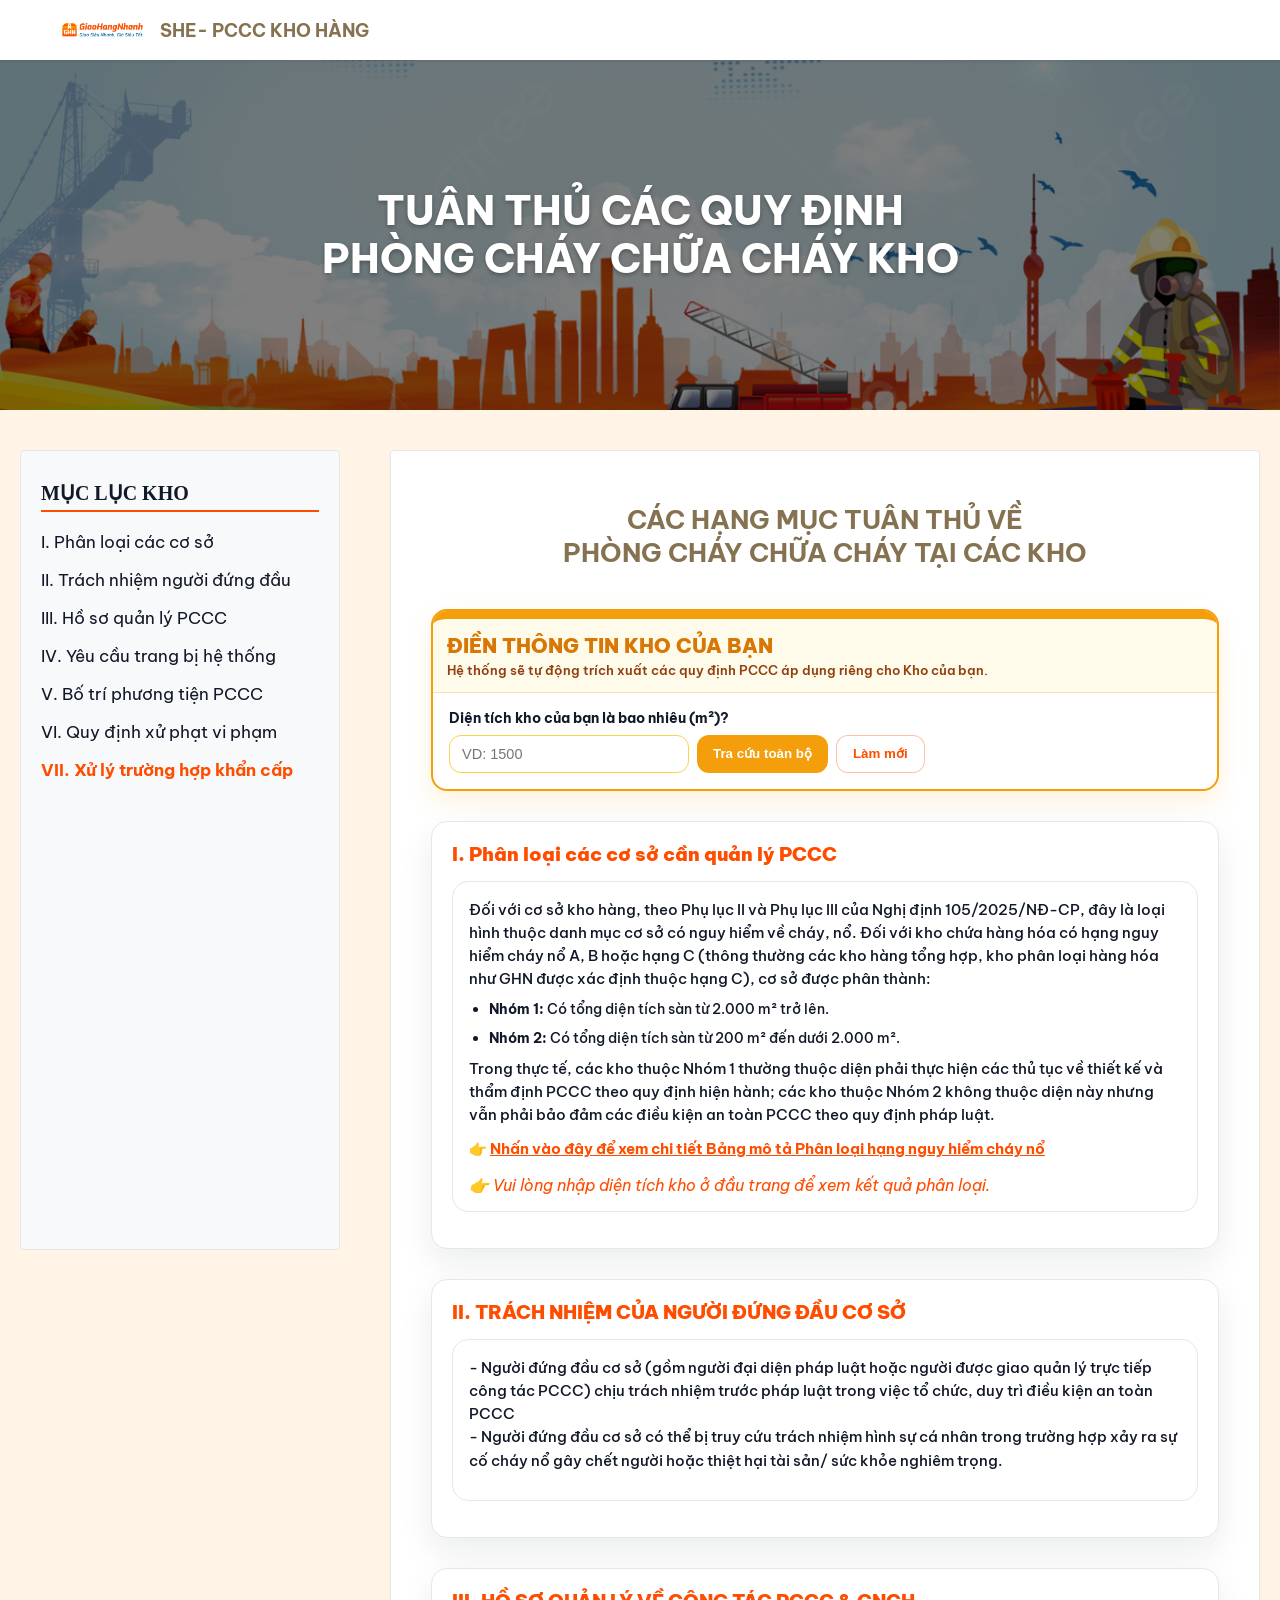
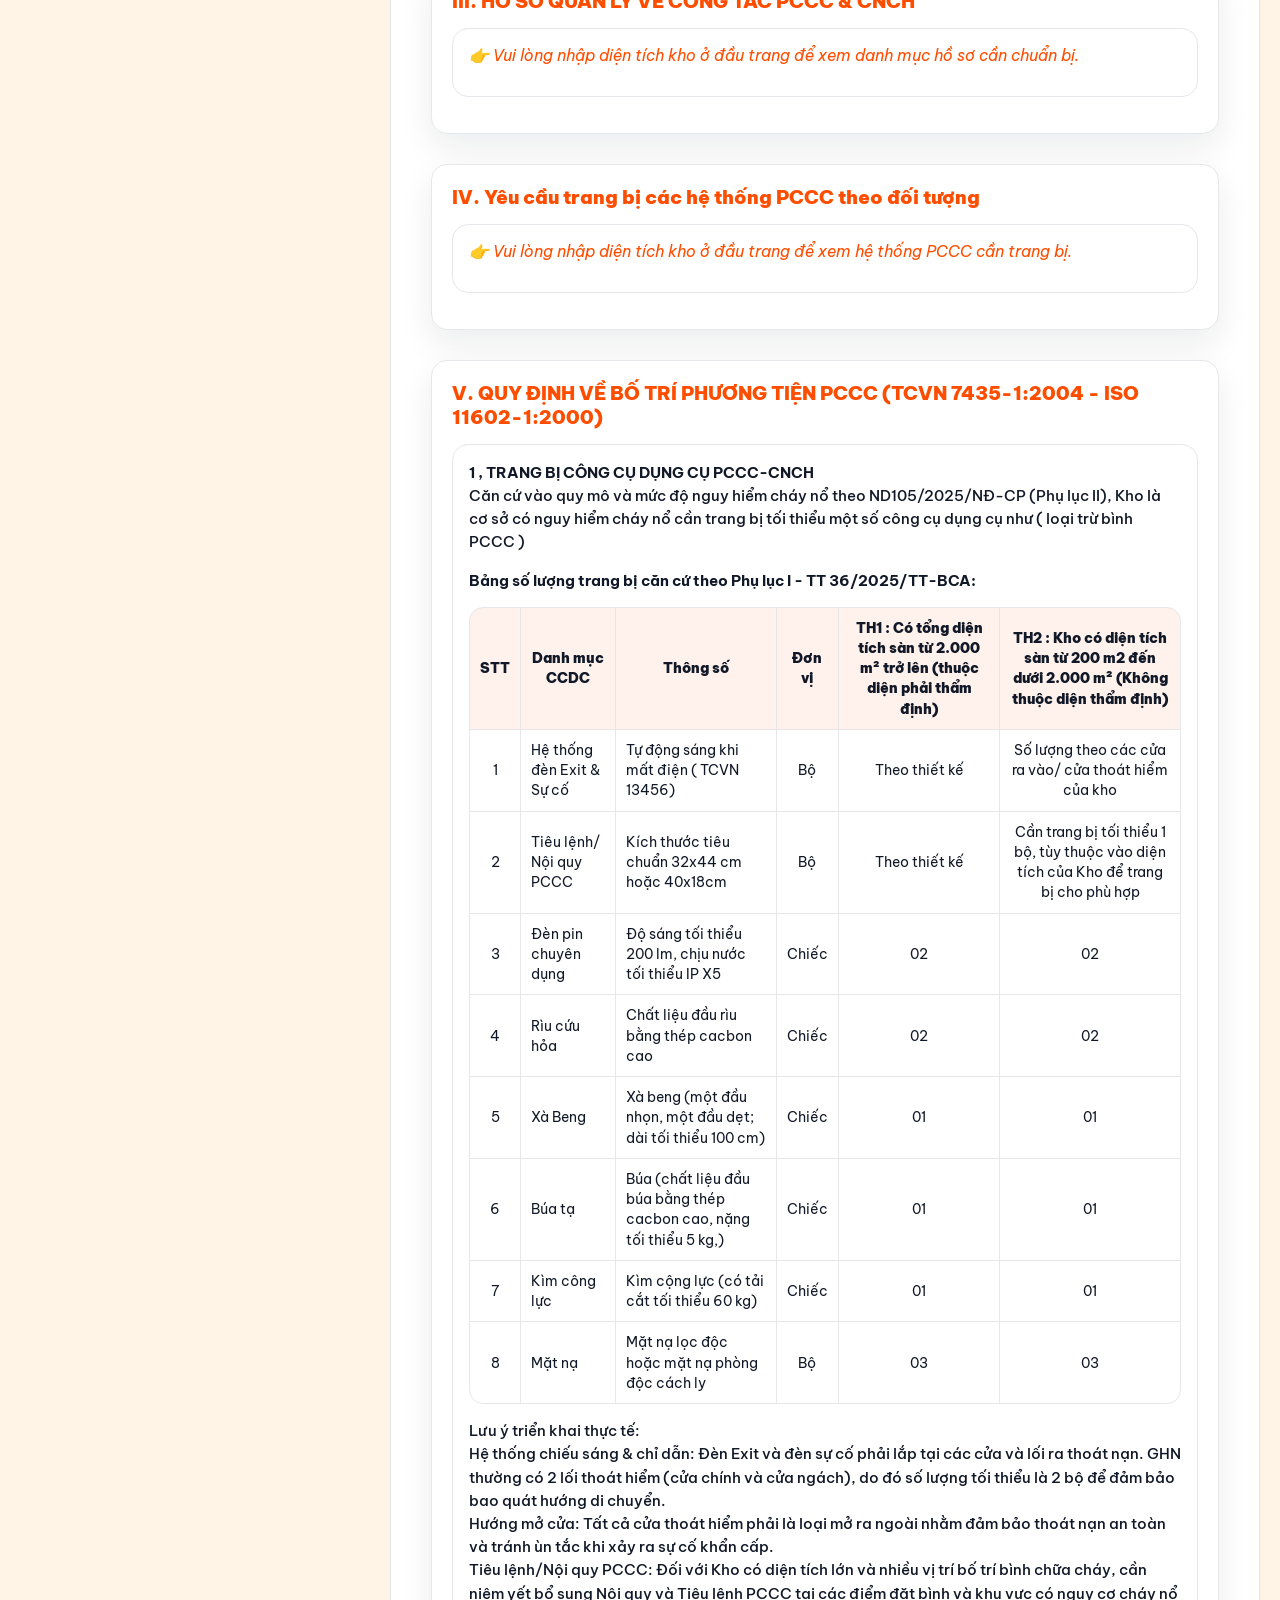
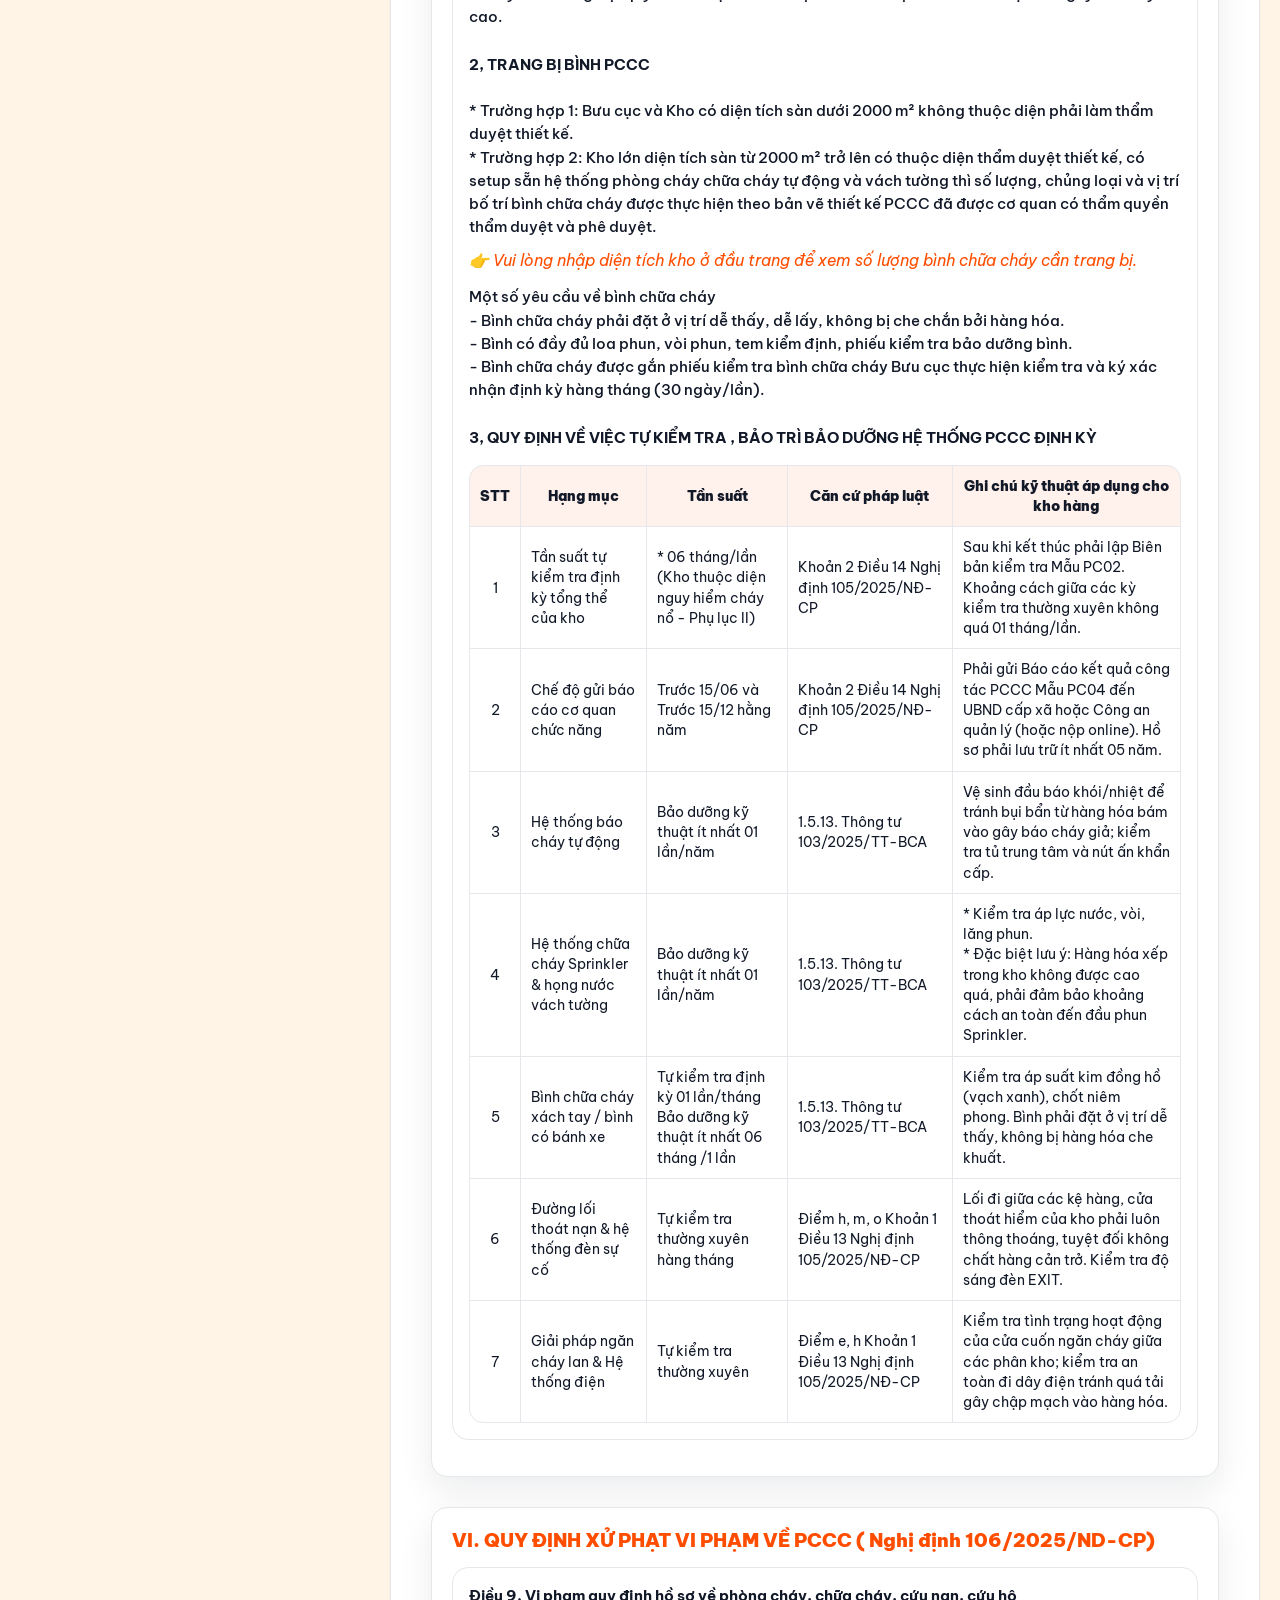
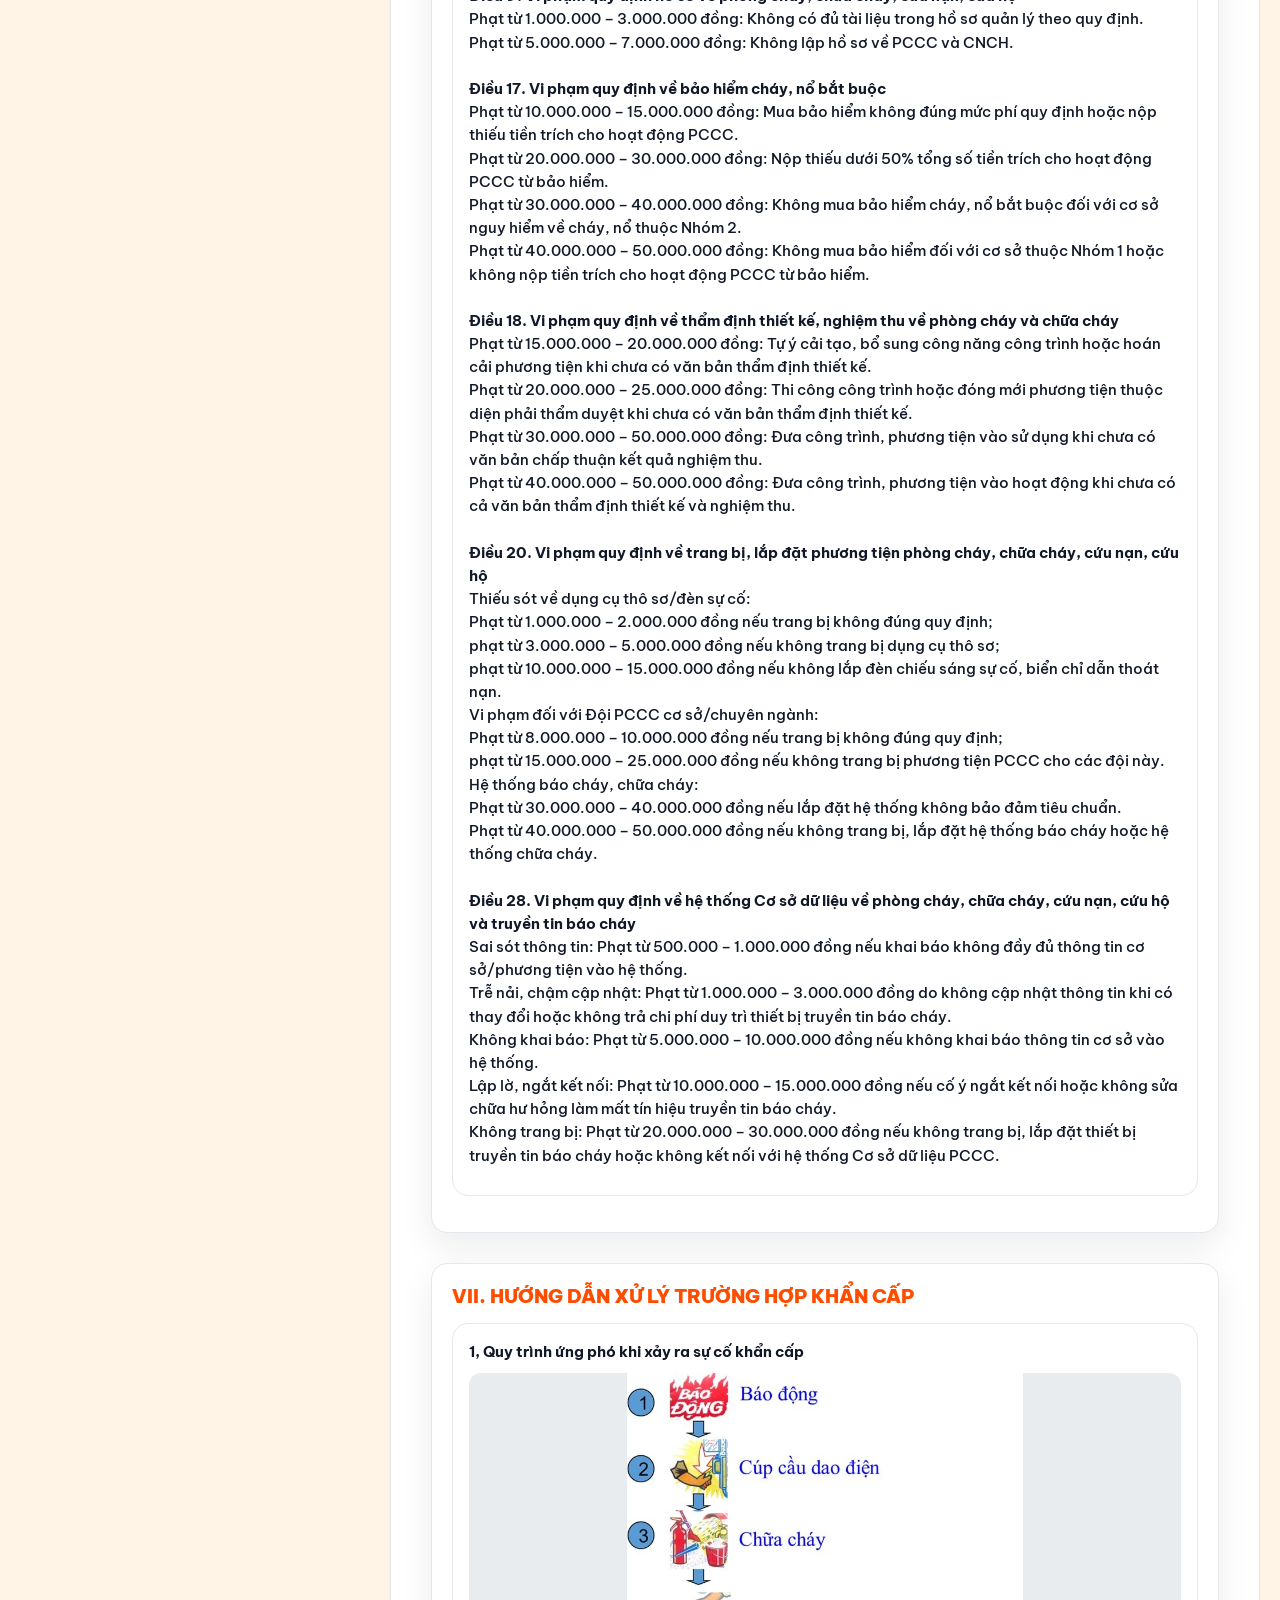
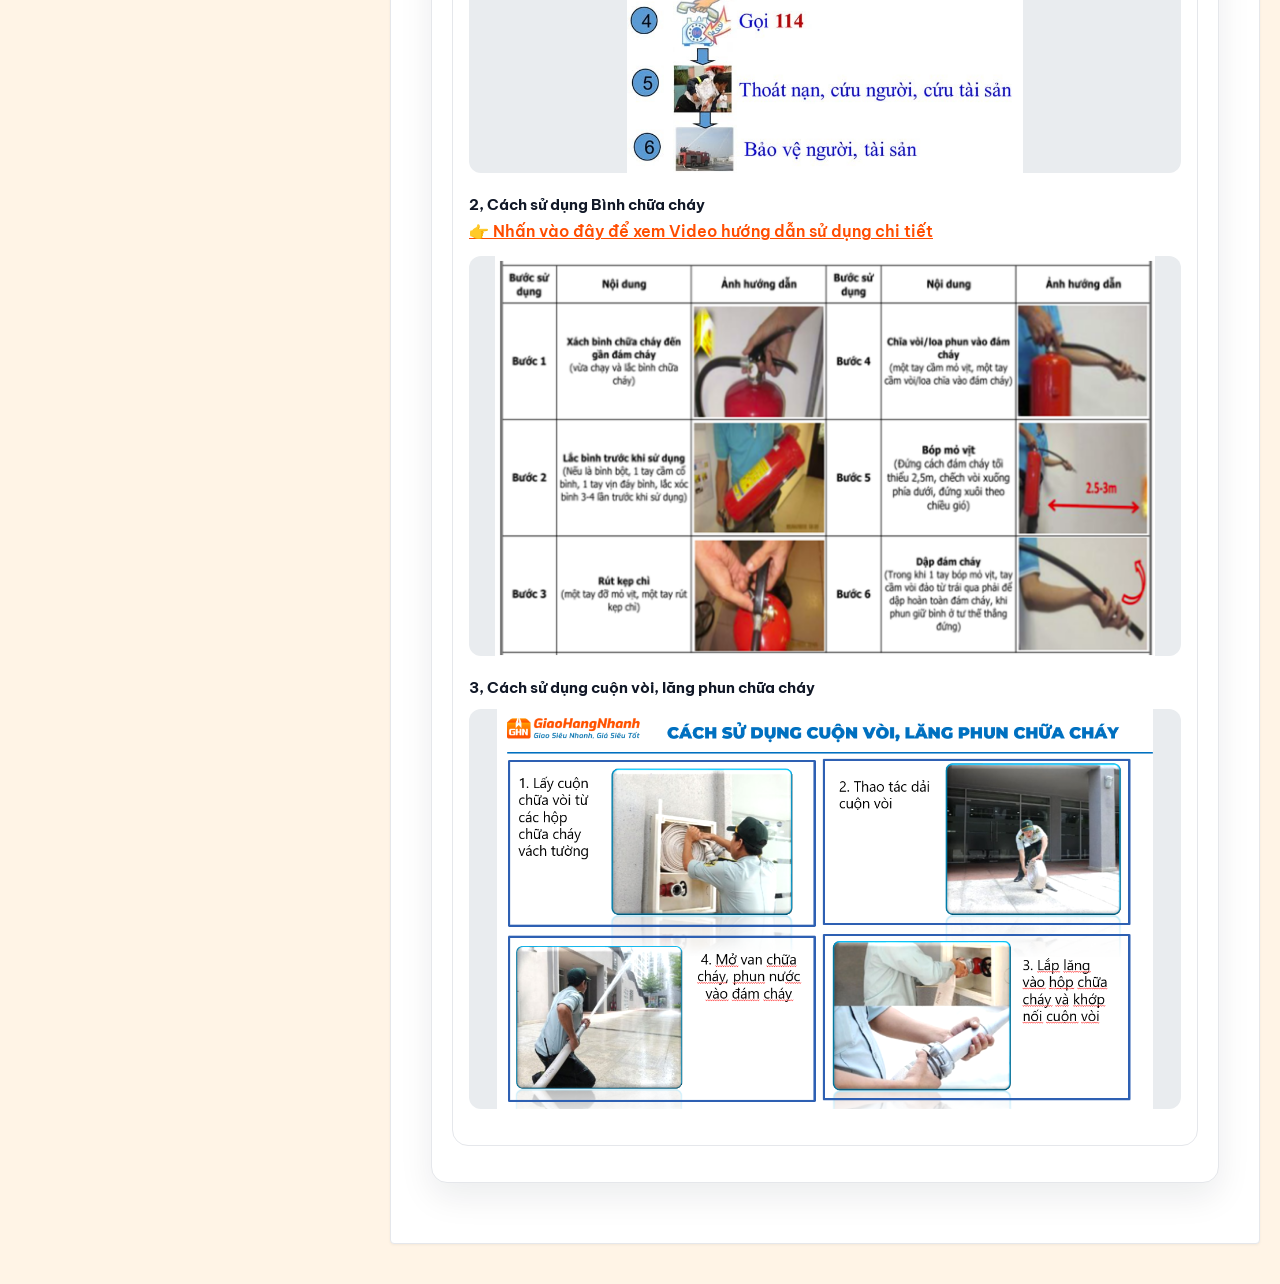
==== commit 961a3e3b: "Cập nhật tài liệu PCCC" ====
--- a/Kho/kho.html
+++ b/Kho/kho.html
@@ -7,10 +7,10 @@
     <link rel="preconnect" href="https://fonts.googleapis.com">
     <link rel="preconnect" href="https://fonts.gstatic.com" crossorigin>
     <link href="https://fonts.googleapis.com/css2?family=Be+Vietnam+Pro:wght@400;500;600;700;800;900&display=swap" rel="stylesheet">
+    <script src="https://cdnjs.cloudflare.com/ajax/libs/gsap/3.12.2/gsap.min.js"></script>
     <link rel="stylesheet" href="style_kho.css">
 </head>
-<body>
-    <!-- Đã xóa id="cubes-bg" theo yêu cầu -->
+<body style="background-color: #FFF4E6;">
     <div class="main-content-wrapper">
         <header class="site-header">
             <div class="header-container">
@@ -35,7 +35,6 @@
 
                 <aside class="sidebar" id="sidebar">
                     <button id="close-menu-btn" class="close-menu-btn">×</button>
-                    
                     <nav class="toc">
                         <div class="toc-title">MỤC LỤC KHO</div>
                         <ul>
@@ -56,11 +55,26 @@
                             <h2>CÁC HẠNG MỤC TUÂN THỦ VỀ<br>PHÒNG CHÁY CHỮA CHÁY TẠI CÁC KHO</h2>
                         </div>
 
-                        <!-- MỤC I -->
+                        <div class="toolCard" id="global-tool" style="margin-bottom: 30px; border-color: #f59e0b; box-shadow: 0 10px 25px rgba(245, 158, 11, 0.15);">
+                            <div class="toolHead" style="border-top-color: #f59e0b; background-color: #fffbeb;">
+                                <div class="toolHeadText">
+                                    <div class="toolTitle" style="color: #d97706; font-size: 20px;">ĐIỀN THÔNG TIN KHO CỦA BẠN</div>
+                                    <div class="toolSub" style="color: #92400e;">Hệ thống sẽ tự động trích xuất các quy định PCCC áp dụng riêng cho Kho của bạn.</div>
+                                </div>
+                            </div>
+                            <div class="toolBody">
+                                <label class="toolLabel">Diện tích kho của bạn là bao nhiêu (m²)?</label>
+                                <div class="toolRow">
+                                    <input id="global-area" class="toolArea" type="number" min="0" step="1" placeholder="VD: 1500" style="border-color: #fcd34d;" />
+                                    <button id="global-calc-btn" class="toolCalc" type="button" style="background-color: #f59e0b;">Tra cứu toàn bộ</button>
+                                    <button id="global-reset-btn" class="toolReset" type="button">Làm mới</button>
+                                </div>
+                                <div id="global-error" style="display:none; margin-top: 15px; color: #ef4444; font-weight: bold;"></div>
+                            </div>
+                        </div>
+
                         <div id="muc-I" class="widget-block">
-                            <div class="topHead">
-                                <div class="topText">I. Phân loại các cơ sở cần quản lý PCCC</div>
-                            </div>
+                            <div class="topHead"><div class="topText">I. Phân loại các cơ sở cần quản lý PCCC</div></div>
                             <div class="subBlock">
                                 <div class="desc" style="margin-bottom: 10px;">
                                     Đối với cơ sở kho hàng, theo Phụ lục II và Phụ lục III của Nghị định 105/2025/NĐ-CP, đây là loại hình thuộc danh mục cơ sở có nguy hiểm về cháy, nổ. Đối với kho chứa hàng hóa có hạng nguy hiểm cháy nổ A, B hoặc hạng C (thông thường các kho hàng tổng hợp, kho phân loại hàng hóa như GHN được xác định thuộc hạng C), cơ sở được phân thành:<br>
@@ -70,34 +84,17 @@
                                     </ul>
                                     Trong thực tế, các kho thuộc Nhóm 1 thường thuộc diện phải thực hiện các thủ tục về thiết kế và thẩm định PCCC theo quy định hiện hành; các kho thuộc Nhóm 2 không thuộc diện này nhưng vẫn phải bảo đảm các điều kiện an toàn PCCC theo quy định pháp luật.
                                 </div>
-                                
-                                <div class="desc" style="margin-bottom: 25px;">
+                                <div class="desc" style="margin-bottom: 15px;">
                                     👉 <a href="https://thuvienphapluat.vn/van-ban/Xay-dung-Do-thi/Thong-tu-06-2022-TT-BXD-Quy-chuan-QCVN-06-2022-BXD-An-toan-chay-cho-nha-va-cong-trinh-544059.aspx#:~:text=CV4-,PH%E1%BB%A4%20L%E1%BB%A4C%20C,V%C3%80%20C%C3%81C%20GIAN%20PH%C3%92NG%20C%C3%93%20C%C3%94NG%20N%C4%82NG%20S%E1%BA%A2N%20XU%E1%BA%A4T%20V%C3%80%20KHO,-C.1%20H%E1%BA%A1ng" target="_blank" style="color: var(--brand); font-weight: bold; text-decoration: underline;">Nhấn vào đây để xem chi tiết Bảng mô tả Phân loại hạng nguy hiểm cháy nổ</a>
                                 </div>
 
-                                <div class="toolCard" data-tool="phan-loai-kho" style="margin-bottom: 10px;">
-                                    <div class="toolHead" style="border-top-color: #f59e0b;"> 
-                                        <div class="toolHeadText">
-                                            <div class="toolTitle">Kiểm tra Nhóm quản lý PCCC</div>
-                                            <div class="toolSub">Vui lòng nhập diện tích Kho của bạn để theo dõi các thông tin chi tiết</div>
-                                        </div>
-                                    </div>
-                                    <div class="toolBody">
-                                        <label class="toolLabel">Diện tích kho của bạn là bao nhiêu (m²)?</label>
-                                        <div class="toolRow">
-                                            <input class="toolArea input-phan-loai" type="number" min="0" step="1" placeholder="VD: 1500" />
-                                            <button class="toolCalc btn-calc-phan-loai" type="button" style="background-color: #f59e0b;">Kiểm tra</button>
-                                        </div>
-                                        <div class="toolResult result-phan-loai" style="display:none; margin-top: 15px;"></div>
-                                    </div>
-                                </div>
-                                
-                            </div>
-                        </div>
-
-                        <!-- MỤC II -->
+                                <div class="require-area-msg" style="color: var(--brand); font-style: italic;">👉 Vui lòng nhập diện tích kho ở đầu trang để xem kết quả phân loại.</div>
+                                <div id="res-muc1" style="display:none; padding: 15px; border-radius: 8px; background: #fffbeb; border: 1px dashed #f59e0b;"></div>
+                            </div>
+                        </div>
+
                         <div id="muc-II" class="widget-block">
-                            <div class="topHead"><div class="topText">II, TRÁCH NHIỆM CỦA NGƯỜI ĐỨNG ĐẦU CƠ SỞ</div></div>
+                            <div class="topHead"><div class="topText">II. TRÁCH NHIỆM CỦA NGƯỜI ĐỨNG ĐẦU CƠ SỞ</div></div>
                             <div class="subBlock">
                                 <div class="desc">
                                     - Người đứng đầu cơ sở (gồm người đại diện pháp luật hoặc người được giao quản lý trực tiếp công tác PCCC) chịu trách nhiệm trước pháp luật trong việc tổ chức, duy trì điều kiện an toàn PCCC<br>
@@ -106,42 +103,20 @@
                             </div>
                         </div>
 
-                        <!-- MỤC III -->
                         <div id="muc-III" class="widget-block">
-                            <div class="topHead"><div class="topText">III, HỒ SƠ QUẢN LÝ VỀ CÔNG TÁC PCCC & CNCH</div></div>
+                            <div class="topHead"><div class="topText">III. HỒ SƠ QUẢN LÝ VỀ CÔNG TÁC PCCC & CNCH</div></div>
                             <div class="subBlock">
                                 
-                                <div class="toolCard" data-tool="hoso-pccc" style="margin-bottom: 25px; border-color: #0ea5e9;">
-                                    <div class="toolHead" style="border-top-color: #0ea5e9;">
-                                        <div class="toolHeadText">
-                                            <div class="toolTitle" style="color: #0284c7;">Kiểm tra Thành phần Hồ sơ cần có</div>
-                                            <div class="toolSub">Nhập diện tích Kho để xem danh sách hồ sơ PCCC tương ứng</div>
-                                        </div>
-                                    </div>
-                                    <div class="toolBody">
-                                        <label class="toolLabel">Diện tích kho của bạn là bao nhiêu (m²)?</label>
-                                        <div class="toolRow">
-                                            <input class="toolArea input-hoso" type="number" min="0" step="1" placeholder="VD: 1500" />
-                                            <button class="toolCalc btn-calc-hoso" type="button" style="background-color: #0ea5e9;">Kiểm tra Hồ sơ</button>
-                                        </div>
-                                        <div class="toolResult result-hoso" style="display:none; margin-top: 15px;"></div>
-                                    </div>
-                                </div>
+                                <div class="require-area-msg" style="color: var(--brand); font-style: italic; margin-bottom: 15px;">👉 Vui lòng nhập diện tích kho ở đầu trang để xem danh mục hồ sơ cần chuẩn bị.</div>
+                                
+                                <div id="res-muc3-text" style="display:none; margin-bottom: 15px; padding: 15px; border-radius: 8px; border: 1px dashed #0ea5e9; background: #f0f9ff; color: #0369a1;"></div>
 
                                 <div id="table-nhom2" class="table-wrap" style="display: none;">
-                                    <div style="background-color: #166534; color: white; padding: 10px 15px; font-weight: bold; border-top-left-radius: 8px; border-top-right-radius: 8px;">
-                                        CÁC HỒ SƠ CẦN CÓ CHO NHÓM 2 (Kho dưới 2.000 m²)
-                                    </div>
-                                    <table class="data-table">
-                                        <thead>
-                                            <tr>
-                                                <th style="width: 50px;">STT</th>
-                                                <th>Thành phần hồ sơ (Căn cứ ND105/NĐ-CP)</th>
-                                                <th>Yêu cầu thực hiện (Không thuộc diện thẩm định)</th>
-                                            </tr>
-                                        </thead>
+                                    <div style="background-color: #166534; color: white; padding: 10px 15px; font-weight: bold;">CÁC HỒ SƠ CẦN CÓ CHO NHÓM 2 (Kho dưới 2.000 m²)</div>
+                                    <table class="data-table">
+                                        <thead><tr><th style="width: 50px;">STT</th><th>Thành phần hồ sơ (Căn cứ ND105/NĐ-CP)</th><th>Yêu cầu thực hiện (Không thuộc diện thẩm định)</th></tr></thead>
                                         <tbody>
-                                            <tr><td class="center">1</td><td>GCN/ Văn bản thẩm định thiết kế PCCC</td><td>❌ Không cần Giấy chứng nhận/Văn bản thẩm định thiết kế và Văn bản chấp thuận nghiệm thu PCCC.</td></tr>
+                                            <tr><td class="center">1</td><td>GCN/ Văn bản thẩm định thiết kế PCCC</td><td>❌ Không cần GCN/Văn bản thẩm định thiết kế và Văn bản nghiệm thu PCCC.</td></tr>
                                             <tr><td class="center">2</td><td>Bản vẽ hoàn công hệ thống</td><td>❌ Chủ đầu tư tự lưu bản vẽ hoàn công xây dựng, thiết kế hệ thống PCCC tự làm để phục vụ bảo dưỡng và giải trình khi bị kiểm tra liên ngành.</td></tr>
                                             <tr><td class="center">3</td><td>Phiếu thông tin cơ sở (Mẫu PC01)</td><td>Có lập và tự khai báo thông tin.</td></tr>
                                             <tr><td class="center">4</td><td>Nội quy PCCC & CNCH</td><td>Phải có đầy đủ (Tự ký ban hành và niêm yết tại kho).</td></tr>
@@ -154,38 +129,30 @@
                                             <tr><td class="center">11</td><td>Báo cáo kết quả thực hiện công tác PCCC (Mẫu PC04)</td><td>Có</td></tr>
                                             <tr><td class="center">12</td><td>Hồ sơ huấn luyện và Thực tập PCCC & CNCH</td><td>Có</td></tr>
                                             <tr><td class="center">13</td><td>Hồ sơ bảo trì, bảo dưỡng hệ thống PCCC</td><td>Tối thiểu 01 lần/ 1 năm</td></tr>
-                                            <tr><td class="center">14</td><td>Tần suất kiểm tra định kỳ của cơ quan nhà nước</td><td>02 năm /1 lần</td></tr>
+                                            <tr><td class="center">14</td><td>Tần suất kiểm tra định kỳ của CQNN</td><td>02 năm /1 lần</td></tr>
                                         </tbody>
                                     </table>
                                 </div>
 
                                 <div id="table-nhom1" class="table-wrap" style="display: none;">
-                                    <div style="background-color: #b91c1c; color: white; padding: 10px 15px; font-weight: bold; border-top-left-radius: 8px; border-top-right-radius: 8px;">
-                                        CÁC HỒ SƠ CẦN CÓ CHO NHÓM 1 (Kho từ 2.000 m² trở lên)
-                                    </div>
-                                    <table class="data-table">
-                                        <thead>
-                                            <tr>
-                                                <th style="width: 50px;">STT</th>
-                                                <th>Thành phần hồ sơ (Căn cứ ND105/NĐ-CP)</th>
-                                                <th>Yêu cầu thực hiện (Thuộc diện phải thẩm định)</th>
-                                            </tr>
-                                        </thead>
+                                    <div style="background-color: #b91c1c; color: white; padding: 10px 15px; font-weight: bold;">CÁC HỒ SƠ CẦN CÓ CHO NHÓM 1 (Kho từ 2.000 m² trở lên)</div>
+                                    <table class="data-table">
+                                        <thead><tr><th style="width: 50px;">STT</th><th>Thành phần hồ sơ (Căn cứ ND105/NĐ-CP)</th><th>Yêu cầu thực hiện (Thuộc diện phải thẩm định)</th></tr></thead>
                                         <tbody>
-                                            <tr><td class="center">1</td><td>GCN/ Văn bản thẩm định thiết kế PCCC</td><td>BẮT BUỘC PHẢI CÓ:<br>1. Văn bản thẩm định thiết kế về PCCC (do Công an/Xây dựng cấp).<br>2. Văn bản chấp thuận kết quả nghiệm thu về PCCC trước khi đưa kho vào hoạt động.</td></tr>
+                                            <tr><td class="center">1</td><td>GCN/ Văn bản thẩm định thiết kế PCCC</td><td>BẮT BUỘC PHẢI CÓ:<br>1. VB thẩm định thiết kế về PCCC (do Công an/Xây dựng cấp).<br>2. VB chấp thuận kết quả nghiệm thu trước khi đưa kho vào HĐ.</td></tr>
                                             <tr><td class="center">2</td><td>Bản vẽ hoàn công hệ thống</td><td>Bắt buộc lưu Bản vẽ hoàn công có đóng dấu xác nhận của chủ đầu tư, nhà thầu và dấu thẩm định của Cơ quan Công an.</td></tr>
                                             <tr><td class="center">3</td><td>Phiếu thông tin cơ sở (Mẫu PC01)</td><td>Có lập và khai báo thông tin.</td></tr>
                                             <tr><td class="center">4</td><td>Nội quy PCCC & CNCH</td><td>Phải có đầy đủ (Tự ký ban hành và niêm yết tại kho).</td></tr>
                                             <tr><td class="center">5</td><td>Đội PCCC cơ sở</td><td>Bắt buộc thành lập Đội PCCC cơ sở hoặc Đội PCCC chuyên ngành</td></tr>
                                             <tr><td class="center">6</td><td>Giấy chứng nhận bảo hiểm cháy nổ bắt buộc</td><td>Bắt buộc</td></tr>
-                                            <tr><td class="center">7</td><td>Phương án chữa cháy cơ sở (Mẫu PC06)</td><td>Chủ cơ sở xây dựng nhưng phải gửi 1 bản lên Cơ quan Công an có thẩm quyền để phê duyệt (hoặc Công an sẽ tự xây dựng phương án phối hợp xe chữa cháy thành phố tùy thuộc vào mức độ nguy hiểm).</td></tr>
+                                            <tr><td class="center">7</td><td>Phương án chữa cháy cơ sở (Mẫu PC06)</td><td>Chủ cơ sở xây dựng nhưng phải gửi 1 bản lên Cơ quan Công an có thẩm quyền để phê duyệt.</td></tr>
                                             <tr><td class="center">8</td><td>Sổ theo dõi phương tiện PCCC, CNCH</td><td>Có</td></tr>
                                             <tr><td class="center">9</td><td>Biên bản tự kiểm tra về PCCC (Mẫu PC02)</td><td>Có</td></tr>
                                             <tr><td class="center">10</td><td>Văn bản phân công người thực hiện kiểm tra PCCC</td><td>Có</td></tr>
                                             <tr><td class="center">11</td><td>Báo cáo kết quả thực hiện công tác PCCC (Mẫu PC04)</td><td>Có</td></tr>
                                             <tr><td class="center">12</td><td>Hồ sơ huấn luyện và Thực tập PCCC & CNCH</td><td>Có</td></tr>
                                             <tr><td class="center">13</td><td>Hồ sơ bảo trì, bảo dưỡng hệ thống PCCC</td><td><i>Trống</i></td></tr>
-                                            <tr><td class="center">14</td><td>Tần suất kiểm tra định kỳ của cơ quan nhà nước</td><td>01 năm /1 lần</td></tr>
+                                            <tr><td class="center">14</td><td>Tần suất kiểm tra định kỳ của CQNN</td><td>01 năm /1 lần</td></tr>
                                         </tbody>
                                     </table>
                                 </div>
@@ -198,31 +165,13 @@
                             </div>
                         </div>
 
-                        <!-- MỤC IV -->
                         <div id="muc-IV" class="widget-block">
-                            <div class="topHead"><div class="topText">IV. Yêu cầu trang bị hệ thống PCCC theo đối tượng</div></div>
-                            <div class="subBlock">
+                            <div class="topHead"><div class="topText">IV. Yêu cầu trang bị các hệ thống PCCC theo đối tượng</div></div>
+                            <div class="subBlock">
+                                <div class="require-area-msg" style="color: var(--brand); font-style: italic; margin-bottom: 15px;">👉 Vui lòng nhập diện tích kho ở đầu trang để xem hệ thống PCCC cần trang bị.</div>
                                 
-                                <div class="toolCard" data-tool="thiet-bi-pccc" style="margin-bottom: 25px;">
-                                    <div class="toolHead" style="border-top-color: #0ea5e9;">
-                                        <div class="toolHeadText">
-                                            <div class="toolTitle" style="color: #0284c7;">Kiểm tra Yêu cầu trang bị hệ thống PCCC</div>
-                                            <div class="toolSub">Nhập diện tích kho để biết các hệ thống PCCC bắt buộc phải có</div>
-                                        </div>
-                                    </div>
-                                    <div class="toolBody">
-                                        <label class="toolLabel">Diện tích kho của bạn là bao nhiêu (m²)?</label>
-                                        <div class="toolRow">
-                                            <input class="toolArea input-thiet-bi" type="number" min="0" step="1" placeholder="VD: 700" />
-                                            <button class="toolCalc btn-calc-thiet-bi" type="button" style="background-color: #0ea5e9;">Kiểm tra trang bị</button>
-                                        </div>
-                                        <div class="toolResult result-thiet-bi" style="display:none; margin-top: 15px;"></div>
-                                    </div>
-                                </div>
-
                                 <div id="table-thietbi-result" class="table-wrap" style="display: none;">
-                                    <div id="thietbi-table-header" style="color: white; padding: 10px 15px; font-weight: bold; border-top-left-radius: 8px; border-top-right-radius: 8px;">
-                                    </div>
+                                    <div id="thietbi-table-header" style="color: white; padding: 10px 15px; font-weight: bold;"></div>
                                     <table class="data-table">
                                         <thead>
                                             <tr>
@@ -236,13 +185,11 @@
                                             </tbody>
                                     </table>
                                 </div>
-
-                            </div>
-                        </div>
-
-                        <!-- MỤC V -->
+                            </div>
+                        </div>
+
                         <div id="muc-V" class="widget-block">
-                            <div class="topHead"><div class="topText">V, QUY ĐỊNH VỀ BỐ TRÍ PHƯƠNG TIỆN PCCC ( TCVN 7435-1:2004 - ISO 11602-1:2000)</div></div>
+                            <div class="topHead"><div class="topText">V. QUY ĐỊNH VỀ BỐ TRÍ PHƯƠNG TIỆN PCCC (TCVN 7435-1:2004 - ISO 11602-1:2000)</div></div>
                             <div class="subBlock">
                                 <div class="desc">
                                     <b>1 , TRANG BỊ CÔNG CỤ DỤNG CỤ PCCC-CNCH</b><br>
@@ -257,75 +204,19 @@
                                                 <th>Danh mục CCDC</th>
                                                 <th>Thông số</th>
                                                 <th>Đơn vị</th>
-                                                <th>TH1 :Có tổng diện tích sàn từ 2.000 m² trở lên( thuộc diện phải thẩm định)</th>
-                                                <th>TH2 :Kho có diện tích sàn từ 200 m2 đến dưới 2.000 m² (Không thuộc diện thẩm định)</th>
+                                                <th>TH1 : Có tổng diện tích sàn từ 2.000 m² trở lên (thuộc diện phải thẩm định)</th>
+                                                <th>TH2 : Kho có diện tích sàn từ 200 m2 đến dưới 2.000 m² (Không thuộc diện thẩm định)</th>
                                             </tr>
                                         </thead>
                                         <tbody>
-                                            <tr>
-                                                <td class="center">1</td>
-                                                <td>Hệ thống đèn Exit & Sự cố</td>
-                                                <td>Tự động sáng khi mất điện ( TCVN 13456)</td>
-                                                <td class="center">Bộ</td>
-                                                <td class="center">Theo thiết kế</td>
-                                                <td class="center">Số lượng theo các cửa ra vào/ cửa thoát hiểm của kho</td>
-                                            </tr>
-                                            <tr>
-                                                <td class="center">2</td>
-                                                <td>Tiêu lệnh/ Nội quy PCCC</td>
-                                                <td>Kích thước tiêu chuẩn 32x44 cm hoặc 40x18cm</td>
-                                                <td class="center">Bộ</td>
-                                                <td class="center">Theo thiết kế</td>
-                                                <td class="center">Cần trang bị tối thiểu 1 bộ, tùy thuộc vào diện tích của Kho để trang bị cho phù hợp</td>
-                                            </tr>
-                                            <tr>
-                                                <td class="center">3</td>
-                                                <td>Đèn pin chuyên dụng</td>
-                                                <td>Độ sáng tối thiểu 200 lm, chịu nước tối thiểu IP X5</td>
-                                                <td class="center">Chiếc</td>
-                                                <td class="center">02</td>
-                                                <td class="center">02</td>
-                                            </tr>
-                                            <tr>
-                                                <td class="center">4</td>
-                                                <td>Rìu cứu hỏa</td>
-                                                <td>Chất liệu đầu rìu bằng thép cacbon cao</td>
-                                                <td class="center">Chiếc</td>
-                                                <td class="center">02</td>
-                                                <td class="center">02</td>
-                                            </tr>
-                                            <tr>
-                                                <td class="center">5</td>
-                                                <td>Xà Beng</td>
-                                                <td>Xà beng (một đầu nhọn, một đầu dẹt; dài tối thiểu 100 cm)</td>
-                                                <td class="center">Chiếc</td>
-                                                <td class="center">01</td>
-                                                <td class="center">01</td>
-                                            </tr>
-                                            <tr>
-                                                <td class="center">6</td>
-                                                <td>Búa tạ</td>
-                                                <td>Búa (chất liệu đầu búa bằng thép cacbon cao, nặng tối thiểu 5 kg,)</td>
-                                                <td class="center">Chiếc</td>
-                                                <td class="center">01</td>
-                                                <td class="center">01</td>
-                                            </tr>
-                                            <tr>
-                                                <td class="center">7</td>
-                                                <td>Kìm công lực</td>
-                                                <td>Kìm cộng lực (có tải cắt tối thiểu 60 kg)</td>
-                                                <td class="center">Chiếc</td>
-                                                <td class="center">01</td>
-                                                <td class="center">01</td>
-                                            </tr>
-                                            <tr>
-                                                <td class="center">8</td>
-                                                <td>Mặt nạ</td>
-                                                <td>Mặt nạ lọc độc hoặc mặt nạ phòng độc cách ly</td>
-                                                <td class="center">Bộ</td>
-                                                <td class="center">03</td>
-                                                <td class="center">03</td>
-                                            </tr>
+                                            <tr><td class="center">1</td><td>Hệ thống đèn Exit & Sự cố</td><td>Tự động sáng khi mất điện ( TCVN 13456)</td><td class="center">Bộ</td><td class="center">Theo thiết kế</td><td class="center">Số lượng theo các cửa ra vào/ cửa thoát hiểm của kho</td></tr>
+                                            <tr><td class="center">2</td><td>Tiêu lệnh/ Nội quy PCCC</td><td>Kích thước tiêu chuẩn 32x44 cm hoặc 40x18cm</td><td class="center">Bộ</td><td class="center">Theo thiết kế</td><td class="center">Cần trang bị tối thiểu 1 bộ, tùy thuộc vào diện tích của Kho để trang bị cho phù hợp</td></tr>
+                                            <tr><td class="center">3</td><td>Đèn pin chuyên dụng</td><td>Độ sáng tối thiểu 200 lm, chịu nước tối thiểu IP X5</td><td class="center">Chiếc</td><td class="center">02</td><td class="center">02</td></tr>
+                                            <tr><td class="center">4</td><td>Rìu cứu hỏa</td><td>Chất liệu đầu rìu bằng thép cacbon cao</td><td class="center">Chiếc</td><td class="center">02</td><td class="center">02</td></tr>
+                                            <tr><td class="center">5</td><td>Xà Beng</td><td>Xà beng (một đầu nhọn, một đầu dẹt; dài tối thiểu 100 cm)</td><td class="center">Chiếc</td><td class="center">01</td><td class="center">01</td></tr>
+                                            <tr><td class="center">6</td><td>Búa tạ</td><td>Búa (chất liệu đầu búa bằng thép cacbon cao, nặng tối thiểu 5 kg,)</td><td class="center">Chiếc</td><td class="center">01</td><td class="center">01</td></tr>
+                                            <tr><td class="center">7</td><td>Kìm công lực</td><td>Kìm cộng lực (có tải cắt tối thiểu 60 kg)</td><td class="center">Chiếc</td><td class="center">01</td><td class="center">01</td></tr>
+                                            <tr><td class="center">8</td><td>Mặt nạ</td><td>Mặt nạ lọc độc hoặc mặt nạ phòng độc cách ly</td><td class="center">Bộ</td><td class="center">03</td><td class="center">03</td></tr>
                                         </tbody>
                                     </table>
                                 </div>
@@ -338,32 +229,14 @@
 
                                 <div class="desc" style="margin-top: 25px;">
                                     <b>2, TRANG BỊ BÌNH PCCC</b><br><br>
-                                    * Trường hợp 1: Bưu cục và Kho có diện tích sàn dưới 2000 m² không thuộc diện phải làm thẩm duyệt thiết kế. Định mức trung bình 100 m²/ Bình chữa cháy loại Bột MFZ8 <br>
-                                    Lưu ý: Định mức nêu trên là tiêu chí an toàn nội bộ của Công ty, áp dụng đối với các kho/bưu cục không thuộc diện thẩm duyệt thiết kế PCCC, nhằm tăng cường mức độ an toàn phòng cháy chữa cháy.
-                                </div>
-                                
-                                <!-- Thêm Tool tính toán Bình chữa cháy -->
-                                <div class="toolCard" data-tool="kho">
-                                    <div class="toolHead">
-                                        <span class="toolIco">🧮</span>
-                                        <div class="toolHeadText">
-                                            <div class="toolTitle">Công cụ tính số lượng bình chữa cháy (Dành cho Kho)</div>
-                                            <div class="toolSub">Công cụ tính toán số bình tự động theo quy định</div>
-                                        </div>
-                                    </div>
-                                    <div class="toolBody">
-                                        <label class="toolLabel">Nhập diện tích Kho (m²)</label>
-                                        <div class="toolRow">
-                                            <input class="toolArea" type="number" min="0" step="1" placeholder="VD: 500" />
-                                            <button class="toolCalc" type="button">Tính</button>
-                                            <button class="toolReset" type="button">Reset</button>
-                                        </div>
-                                        <div class="toolResult" style="display:none;"></div>
-                                    </div>
-                                </div>
+                                    * Trường hợp 1: Bưu cục và Kho có diện tích sàn dưới 2000 m² không thuộc diện phải làm thẩm duyệt thiết kế.<br>
+                                    * Trường hợp 2: Kho lớn diện tích sàn từ 2000 m² trở lên có thuộc diện thẩm duyệt thiết kế, có setup sẵn hệ thống phòng cháy chữa cháy tự động và vách tường thì số lượng, chủng loại và vị trí bố trí bình chữa cháy được thực hiện theo bản vẽ thiết kế PCCC đã được cơ quan có thẩm quyền thẩm duyệt và phê duyệt.
+                                </div>
+
+                                <div class="require-area-msg" style="color: var(--brand); font-style: italic; margin-bottom: 15px;">👉 Vui lòng nhập diện tích kho ở đầu trang để xem số lượng bình chữa cháy cần trang bị.</div>
+                                <div id="res-muc5" style="display:none; margin-top: 15px; padding: 15px; background: rgba(255, 77, 0, .06); border: 1.5px solid rgba(255, 77, 0, .22); border-radius: 12px; font-weight: 500; font-size: 14.5px;"></div>
 
                                 <div class="desc" style="margin-top: 15px;">
-                                    * Trường hợp 2: Kho lớn diện tích sàn từ 2000 m² trở lên có thuộc diện thẩm duyệt thiết kế, có setup sẵn hệ thống phòng cháy chữa cháy tự động và vách tường thì số lượng, chủng loại và vị trí bố trí bình chữa cháy được thực hiện theo bản vẽ thiết kế PCCC đã được cơ quan có thẩm quyền thẩm duyệt và phê duyệt.<br><br>
                                     Một số yêu cầu về bình chữa cháy<br>
                                     - Bình chữa cháy phải đặt ở vị trí dễ thấy, dễ lấy, không bị che chắn bởi hàng hóa.<br>
                                     - Bình có đầy đủ loa phun, vòi phun, tem kiểm định, phiếu kiểm tra bảo dưỡng bình.<br>
@@ -385,64 +258,21 @@
                                             </tr>
                                         </thead>
                                         <tbody>
-                                            <tr>
-                                                <td class="center">1</td>
-                                                <td>Tần suất tự kiểm tra định kỳ tổng thể của kho</td>
-                                                <td>* 06 tháng/lần (Kho thuộc diện nguy hiểm cháy nổ - Phụ lục II)</td>
-                                                <td>Khoản 2 Điều 14 Nghị định 105/2025/NĐ-CP</td>
-                                                <td>Sau khi kết thúc phải lập Biên bản kiểm tra Mẫu PC02. Khoảng cách giữa các kỳ kiểm tra thường xuyên không quá 01 tháng/lần.</td>
-                                            </tr>
-                                            <tr>
-                                                <td class="center">2</td>
-                                                <td>Chế độ gửi báo cáo cơ quan chức năng</td>
-                                                <td>Trước 15/06 và Trước 15/12 hằng năm</td>
-                                                <td>Khoản 2 Điều 14 Nghị định 105/2025/NĐ-CP</td>
-                                                <td>Phải gửi Báo cáo kết quả công tác PCCC Mẫu PC04 đến UBND cấp xã hoặc Công an quản lý (hoặc nộp online). Hồ sơ phải lưu trữ ít nhất 05 năm.</td>
-                                            </tr>
-                                            <tr>
-                                                <td class="center">3</td>
-                                                <td>Hệ thống báo cháy tự động</td>
-                                                <td>Bảo dưỡng kỹ thuật ít nhất 01 lần/năm</td>
-                                                <td>1.5.13. Thông tư 103/2025/TT-BCA</td>
-                                                <td>Vệ sinh đầu báo khói/nhiệt để tránh bụi bẩn từ hàng hóa bám vào gây báo cháy giả; kiểm tra tủ trung tâm và nút ấn khẩn cấp.</td>
-                                            </tr>
-                                            <tr>
-                                                <td class="center">4</td>
-                                                <td>Hệ thống chữa cháy Sprinkler & họng nước vách tường</td>
-                                                <td>Bảo dưỡng kỹ thuật ít nhất 01 lần/năm</td>
-                                                <td>1.5.13. Thông tư 103/2025/TT-BCA</td>
-                                                <td>* Kiểm tra áp lực nước, vòi, lăng phun.<br>* Đặc biệt lưu ý: Hàng hóa xếp trong kho không được cao quá, phải đảm bảo khoảng cách an toàn đến đầu phun Sprinkler.</td>
-                                            </tr>
-                                            <tr>
-                                                <td class="center">5</td>
-                                                <td>Bình chữa cháy xách tay / bình có bánh xe</td>
-                                                <td>Tự kiểm tra định kỳ 01 lần/tháng<br>Bảo dưỡng kỹ thuật ít nhất 06 tháng /1 lần</td>
-                                                <td>1.5.13. Thông tư 103/2025/TT-BCA</td>
-                                                <td>Kiểm tra áp suất kim đồng hồ (vạch xanh), chốt niêm phong. Bình phải đặt ở vị trí dễ thấy, không bị hàng hóa che khuất.</td>
-                                            </tr>
-                                            <tr>
-                                                <td class="center">6</td>
-                                                <td>Đường lối thoát nạn & hệ thống đèn sự cố</td>
-                                                <td>Tự kiểm tra thường xuyên hàng tháng</td>
-                                                <td>Điểm h, m, o Khoản 1 Điều 13 Nghị định 105/2025/NĐ-CP</td>
-                                                <td>Lối đi giữa các kệ hàng, cửa thoát hiểm của kho phải luôn thông thoáng, tuyệt đối không chất hàng cản trở. Kiểm tra độ sáng đèn EXIT.</td>
-                                            </tr>
-                                            <tr>
-                                                <td class="center">7</td>
-                                                <td>Giải pháp ngăn cháy lan & Hệ thống điện</td>
-                                                <td>Tự kiểm tra thường xuyên</td>
-                                                <td>Điểm e, h Khoản 1 Điều 13 Nghị định 105/2025/NĐ-CP</td>
-                                                <td>Kiểm tra tình trạng hoạt động của cửa cuốn ngăn cháy giữa các phân kho; kiểm tra an toàn đi dây điện tránh quá tải gây chập mạch vào hàng hóa.</td>
-                                            </tr>
+                                            <tr><td class="center">1</td><td>Tần suất tự kiểm tra định kỳ tổng thể của kho</td><td>* 06 tháng/lần (Kho thuộc diện nguy hiểm cháy nổ - Phụ lục II)</td><td>Khoản 2 Điều 14 Nghị định 105/2025/NĐ-CP</td><td>Sau khi kết thúc phải lập Biên bản kiểm tra Mẫu PC02. Khoảng cách giữa các kỳ kiểm tra thường xuyên không quá 01 tháng/lần.</td></tr>
+                                            <tr><td class="center">2</td><td>Chế độ gửi báo cáo cơ quan chức năng</td><td>Trước 15/06 và Trước 15/12 hằng năm</td><td>Khoản 2 Điều 14 Nghị định 105/2025/NĐ-CP</td><td>Phải gửi Báo cáo kết quả công tác PCCC Mẫu PC04 đến UBND cấp xã hoặc Công an quản lý (hoặc nộp online). Hồ sơ phải lưu trữ ít nhất 05 năm.</td></tr>
+                                            <tr><td class="center">3</td><td>Hệ thống báo cháy tự động</td><td>Bảo dưỡng kỹ thuật ít nhất 01 lần/năm</td><td>1.5.13. Thông tư 103/2025/TT-BCA</td><td>Vệ sinh đầu báo khói/nhiệt để tránh bụi bẩn từ hàng hóa bám vào gây báo cháy giả; kiểm tra tủ trung tâm và nút ấn khẩn cấp.</td></tr>
+                                            <tr><td class="center">4</td><td>Hệ thống chữa cháy Sprinkler & họng nước vách tường</td><td>Bảo dưỡng kỹ thuật ít nhất 01 lần/năm</td><td>1.5.13. Thông tư 103/2025/TT-BCA</td><td>* Kiểm tra áp lực nước, vòi, lăng phun.<br>* Đặc biệt lưu ý: Hàng hóa xếp trong kho không được cao quá, phải đảm bảo khoảng cách an toàn đến đầu phun Sprinkler.</td></tr>
+                                            <tr><td class="center">5</td><td>Bình chữa cháy xách tay / bình có bánh xe</td><td>Tự kiểm tra định kỳ 01 lần/tháng<br>Bảo dưỡng kỹ thuật ít nhất 06 tháng /1 lần</td><td>1.5.13. Thông tư 103/2025/TT-BCA</td><td>Kiểm tra áp suất kim đồng hồ (vạch xanh), chốt niêm phong. Bình phải đặt ở vị trí dễ thấy, không bị hàng hóa che khuất.</td></tr>
+                                            <tr><td class="center">6</td><td>Đường lối thoát nạn & hệ thống đèn sự cố</td><td>Tự kiểm tra thường xuyên hàng tháng</td><td>Điểm h, m, o Khoản 1 Điều 13 Nghị định 105/2025/NĐ-CP</td><td>Lối đi giữa các kệ hàng, cửa thoát hiểm của kho phải luôn thông thoáng, tuyệt đối không chất hàng cản trở. Kiểm tra độ sáng đèn EXIT.</td></tr>
+                                            <tr><td class="center">7</td><td>Giải pháp ngăn cháy lan & Hệ thống điện</td><td>Tự kiểm tra thường xuyên</td><td>Điểm e, h Khoản 1 Điều 13 Nghị định 105/2025/NĐ-CP</td><td>Kiểm tra tình trạng hoạt động của cửa cuốn ngăn cháy giữa các phân kho; kiểm tra an toàn đi dây điện tránh quá tải gây chập mạch vào hàng hóa.</td></tr>
                                         </tbody>
                                     </table>
                                 </div>
                             </div>
                         </div>
 
-                        <!-- MỤC VI -->
                         <div id="muc-VI" class="widget-block">
-                            <div class="topHead"><div class="topText">VI, QUY ĐỊNH XỬ PHẠT VI PHẠM VỀ PCCC ( Nghị định 106/2025/ND-CP)</div></div>
+                            <div class="topHead"><div class="topText">VI. QUY ĐỊNH XỬ PHẠT VI PHẠM VỀ PCCC ( Nghị định 106/2025/ND-CP)</div></div>
                             <div class="subBlock">
                                 <div class="desc">
                                     <b>Điều 9. Vi phạm quy định hồ sơ về phòng cháy, chữa cháy, cứu nạn, cứu hộ</b><br>
@@ -450,7 +280,7 @@
                                     Phạt từ 5.000.000 – 7.000.000 đồng: Không lập hồ sơ về PCCC và CNCH.<br><br>
 
                                     <b>Điều 17. Vi phạm quy định về bảo hiểm cháy, nổ bắt buộc</b><br>
-                                    Phạt từ 10.000.000 – 15.000.000 đồng: Mua bảo hiểm không đúng mức phí quy định hoặc nộp thiếu tiền trích cho hoạt động PCCC (từ 50% đến dưới 100%).<br>
+                                    Phạt từ 10.000.000 – 15.000.000 đồng: Mua bảo hiểm không đúng mức phí quy định hoặc nộp thiếu tiền trích cho hoạt động PCCC.<br>
                                     Phạt từ 20.000.000 – 30.000.000 đồng: Nộp thiếu dưới 50% tổng số tiền trích cho hoạt động PCCC từ bảo hiểm.<br>
                                     Phạt từ 30.000.000 – 40.000.000 đồng: Không mua bảo hiểm cháy, nổ bắt buộc đối với cơ sở nguy hiểm về cháy, nổ thuộc Nhóm 2.<br>
                                     Phạt từ 40.000.000 – 50.000.000 đồng: Không mua bảo hiểm đối với cơ sở thuộc Nhóm 1 hoặc không nộp tiền trích cho hoạt động PCCC từ bảo hiểm.<br><br>
@@ -458,8 +288,8 @@
                                     <b>Điều 18. Vi phạm quy định về thẩm định thiết kế, nghiệm thu về phòng cháy và chữa cháy</b><br>
                                     Phạt từ 15.000.000 – 20.000.000 đồng: Tự ý cải tạo, bổ sung công năng công trình hoặc hoán cải phương tiện khi chưa có văn bản thẩm định thiết kế.<br>
                                     Phạt từ 20.000.000 – 25.000.000 đồng: Thi công công trình hoặc đóng mới phương tiện thuộc diện phải thẩm duyệt khi chưa có văn bản thẩm định thiết kế.<br>
-                                    Phạt từ 30.000.000 – 50.000.000 đồng: Đưa công trình, phương tiện vào sử dụng khi chưa có văn bản chấp thuận kết quả nghiệm thu (Bị đình chỉ hoạt động từ 3 - 6 tháng).<br>
-                                    Phạt từ 40.000.000 – 50.000.000 đồng: Đưa công trình, phương tiện vào hoạt động khi chưa có cả văn bản thẩm định thiết kế và nghiệm thu (Bị đình chỉ hoạt động từ 6 - 12 tháng). <br><br>
+                                    Phạt từ 30.000.000 – 50.000.000 đồng: Đưa công trình, phương tiện vào sử dụng khi chưa có văn bản chấp thuận kết quả nghiệm thu.<br>
+                                    Phạt từ 40.000.000 – 50.000.000 đồng: Đưa công trình, phương tiện vào hoạt động khi chưa có cả văn bản thẩm định thiết kế và nghiệm thu.<br><br>
 
                                     <b>Điều 20. Vi phạm quy định về trang bị, lắp đặt phương tiện phòng cháy, chữa cháy, cứu nạn, cứu hộ</b><br>
                                     Thiếu sót về dụng cụ thô sơ/đèn sự cố: <br>
@@ -471,7 +301,7 @@
                                     phạt từ 15.000.000 – 25.000.000 đồng nếu không trang bị phương tiện PCCC cho các đội này.<br>
                                     Hệ thống báo cháy, chữa cháy: <br>
                                     Phạt từ 30.000.000 – 40.000.000 đồng nếu lắp đặt hệ thống không bảo đảm tiêu chuẩn. <br>
-                                    Phạt từ 40.000.000 – 50.000.000 đồng nếu không trang bị, lắp đặt hệ thống báo cháy hoặc hệ thống chữa cháy (Bị đình chỉ hoạt động từ 3 - 6 tháng)..<br><br>
+                                    Phạt từ 40.000.000 – 50.000.000 đồng nếu không trang bị, lắp đặt hệ thống báo cháy hoặc hệ thống chữa cháy.<br><br>
 
                                     <b>Điều 28. Vi phạm quy định về hệ thống Cơ sở dữ liệu về phòng cháy, chữa cháy, cứu nạn, cứu hộ và truyền tin báo cháy</b><br>
                                     Sai sót thông tin: Phạt từ 500.000 – 1.000.000 đồng nếu khai báo không đầy đủ thông tin cơ sở/phương tiện vào hệ thống.<br>
@@ -483,9 +313,8 @@
                             </div>
                         </div>
 
-                        <!-- MỤC VII -->
                         <div id="muc-VII" class="widget-block">
-                            <div class="topHead"><div class="topText">VII, HƯỚNG DẪN XỬ LÝ TRƯỜNG HỢP KHẨN CẤP</div></div>
+                            <div class="topHead"><div class="topText">VII. HƯỚNG DẪN XỬ LÝ TRƯỜNG HỢP KHẨN CẤP</div></div>
                             <div class="subBlock">
                                 <div class="desc" style="font-weight: bold; margin-bottom: 10px;">1, Quy trình ứng phó khi xảy ra sự cố khẩn cấp</div>
                                 <div class="custom-viewer" style="height: 400px; margin-bottom: 20px;">
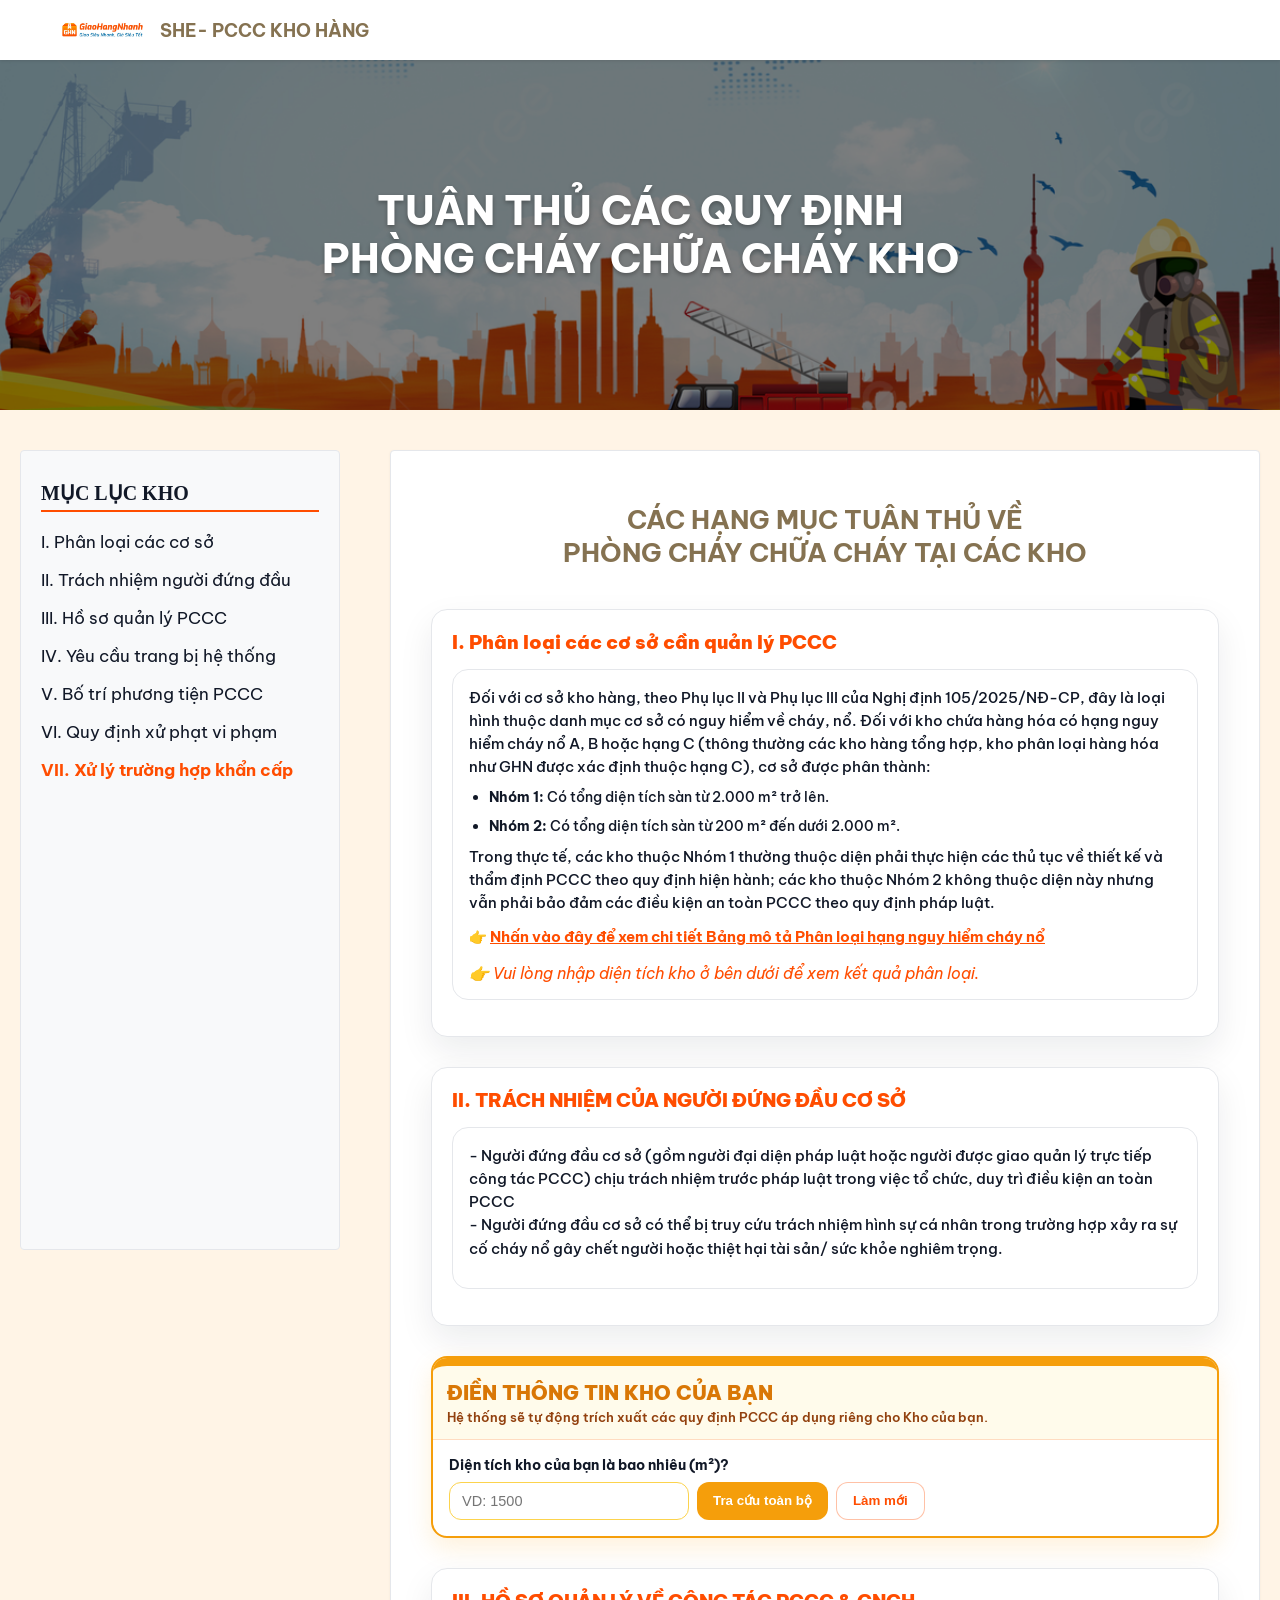
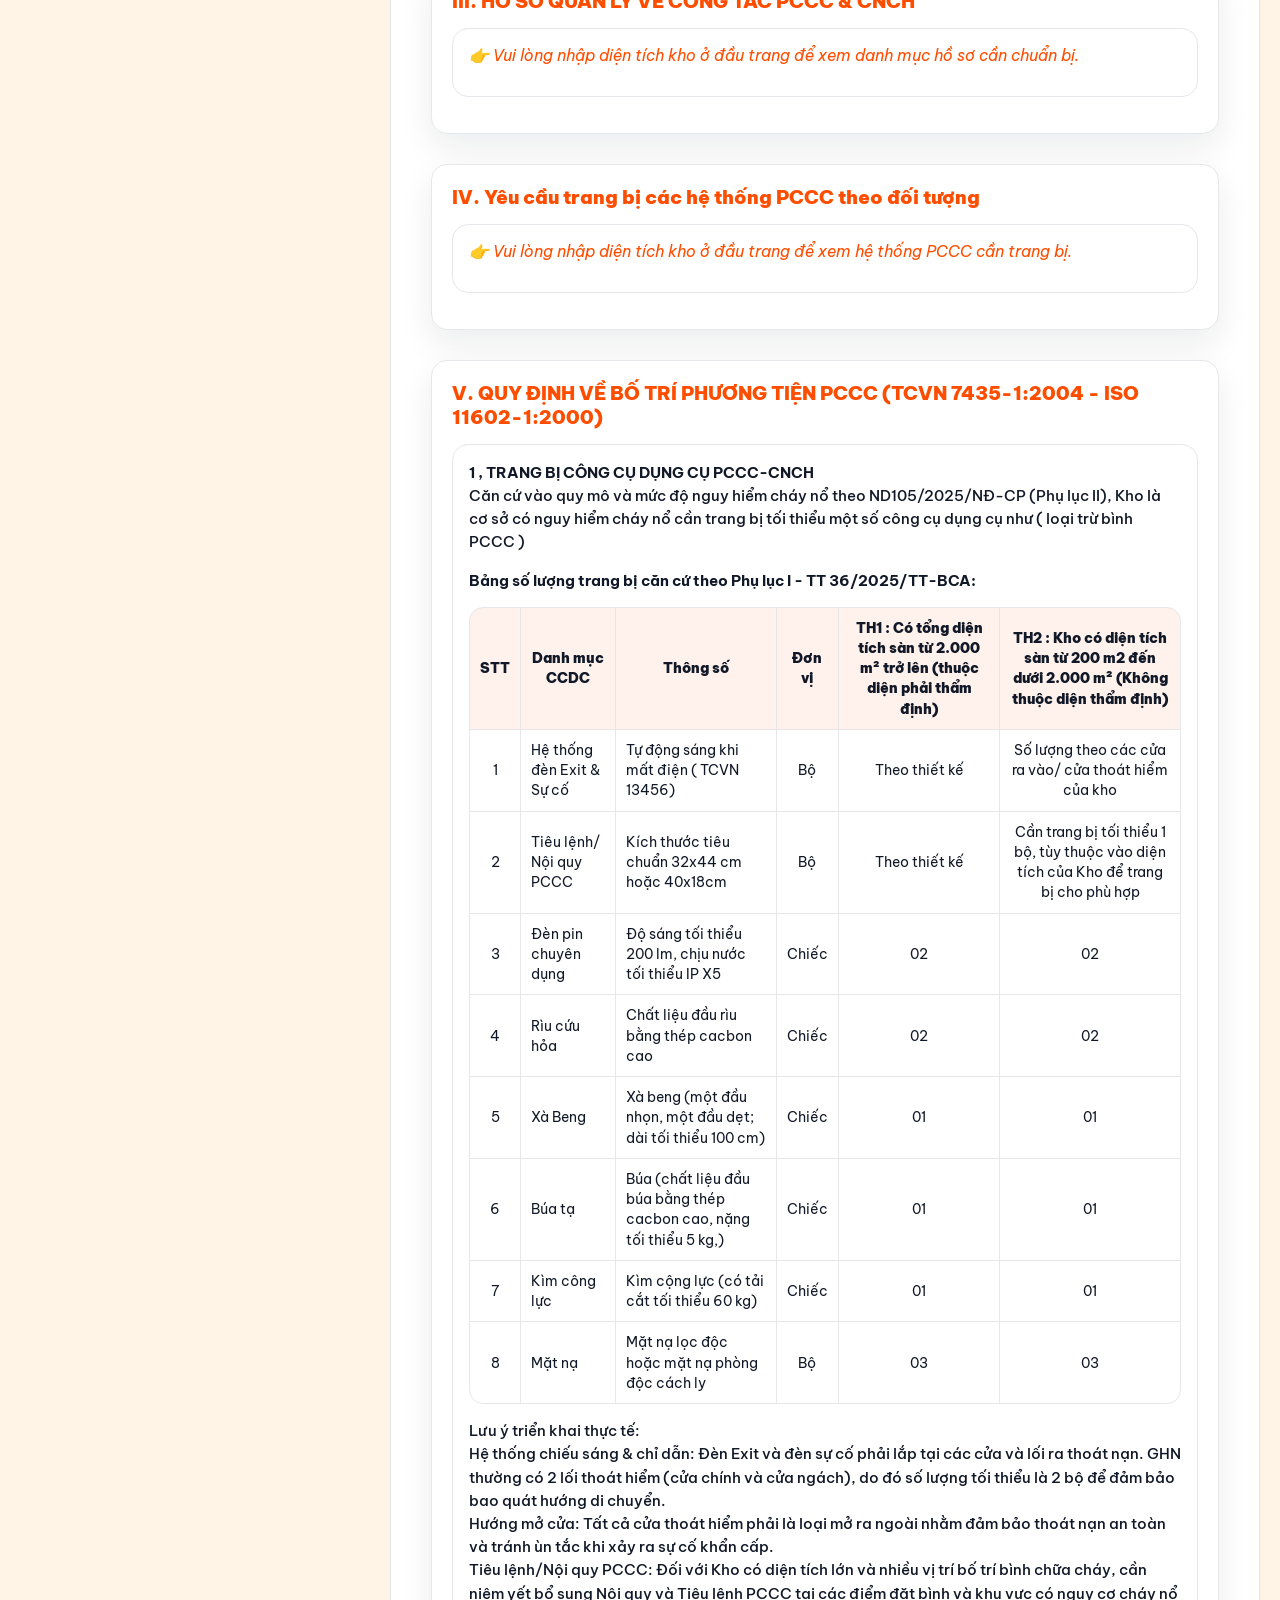
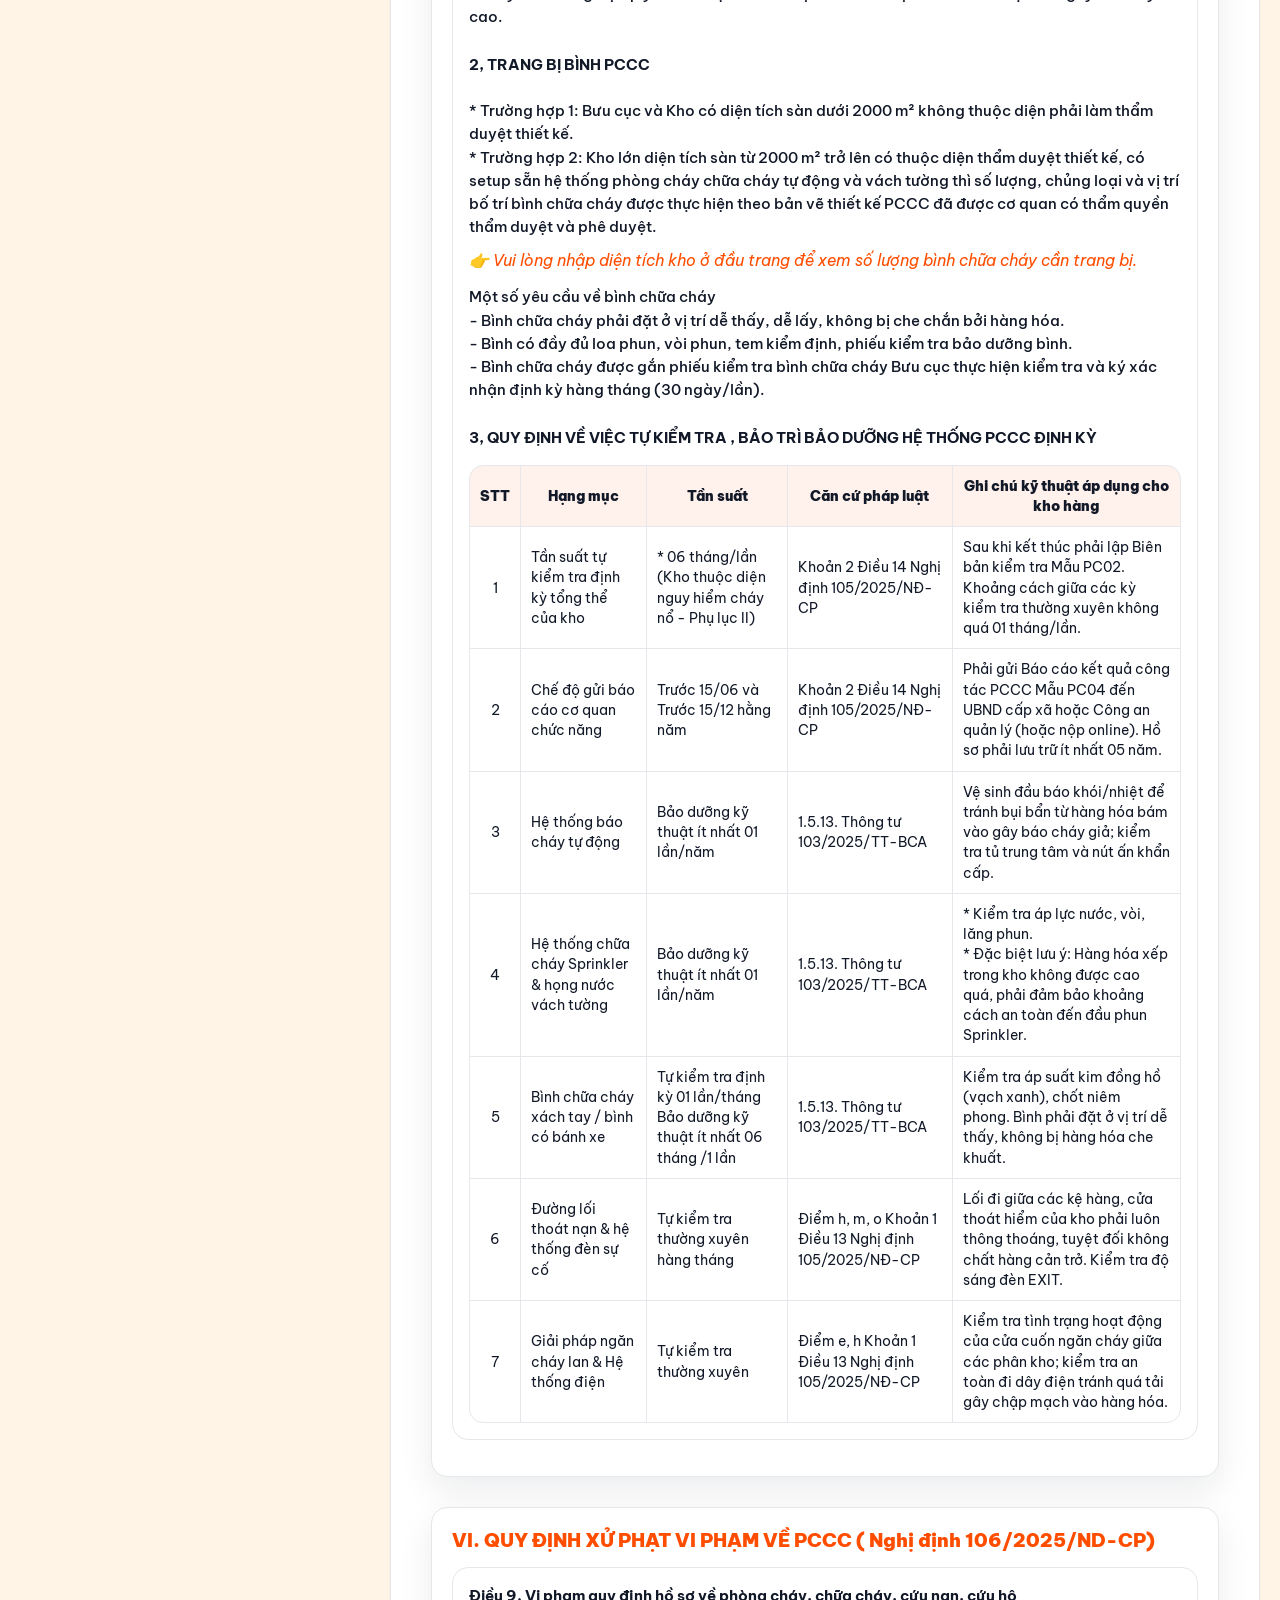
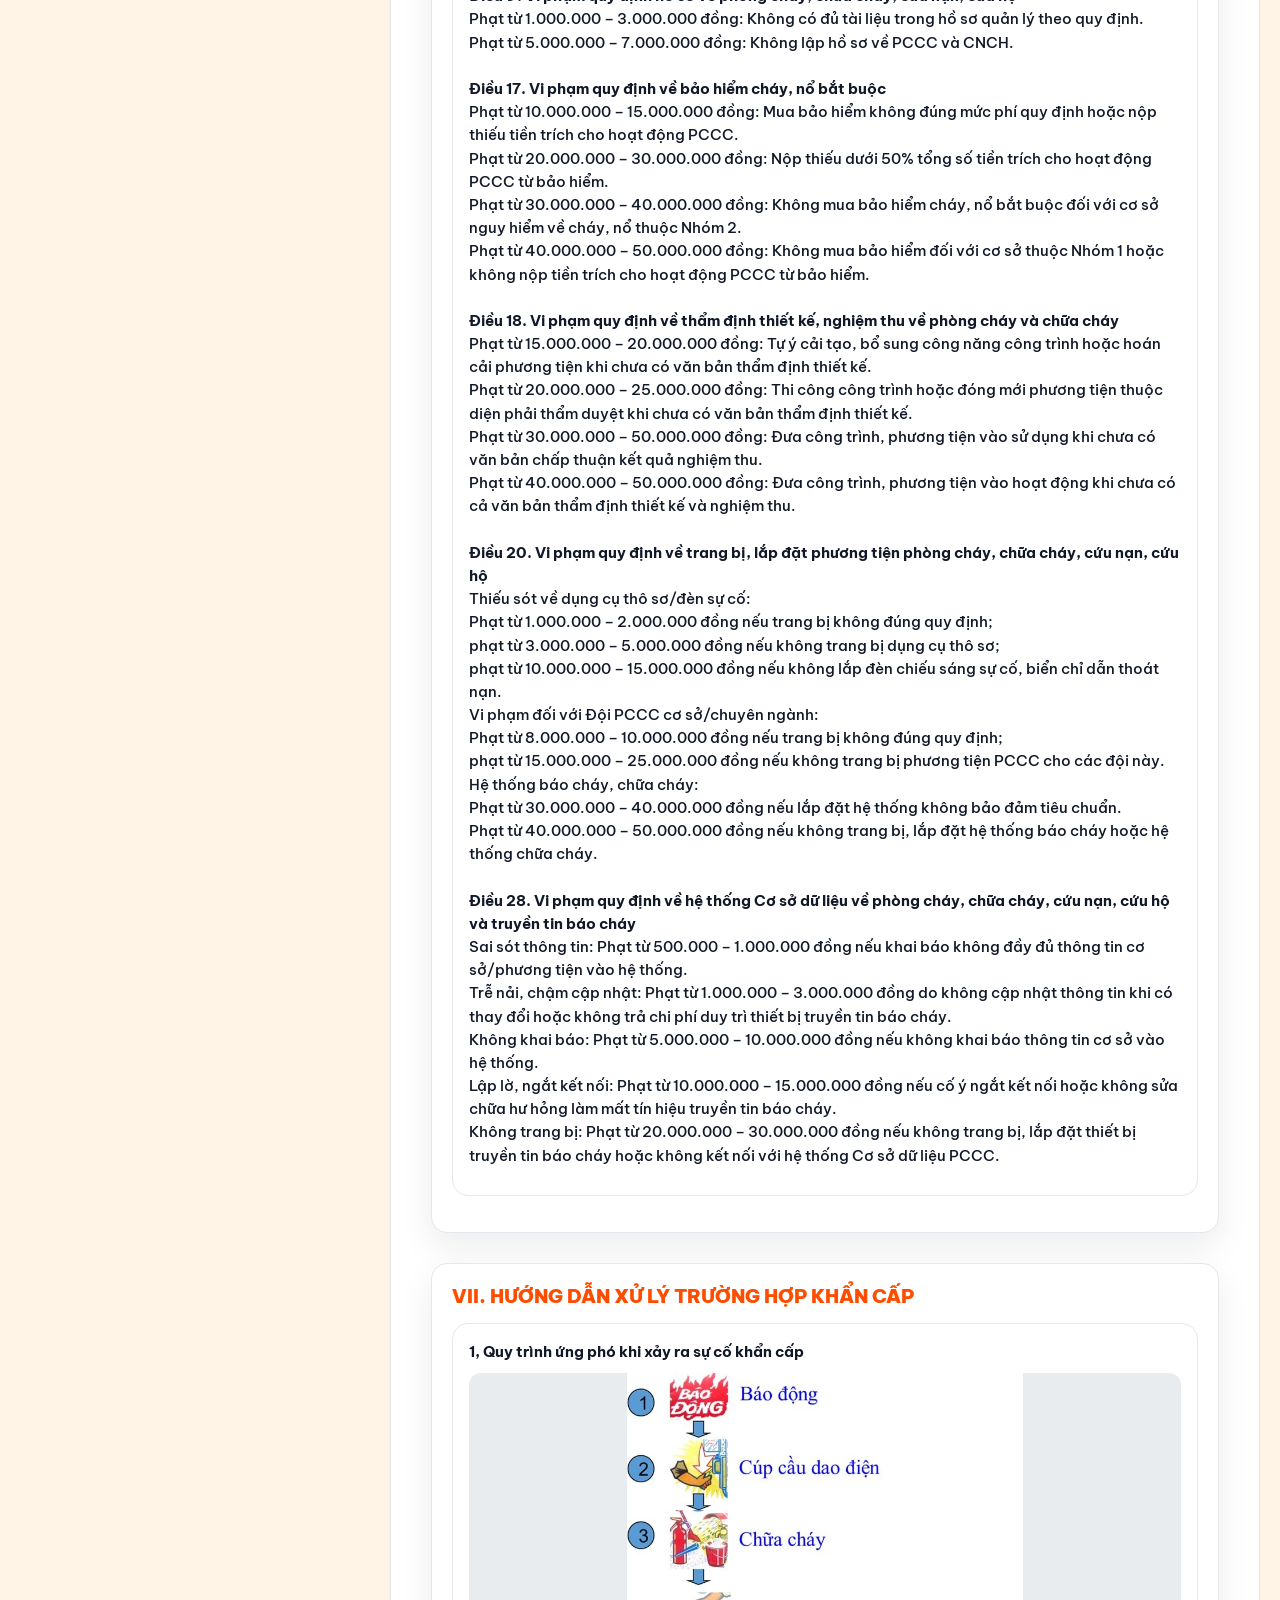
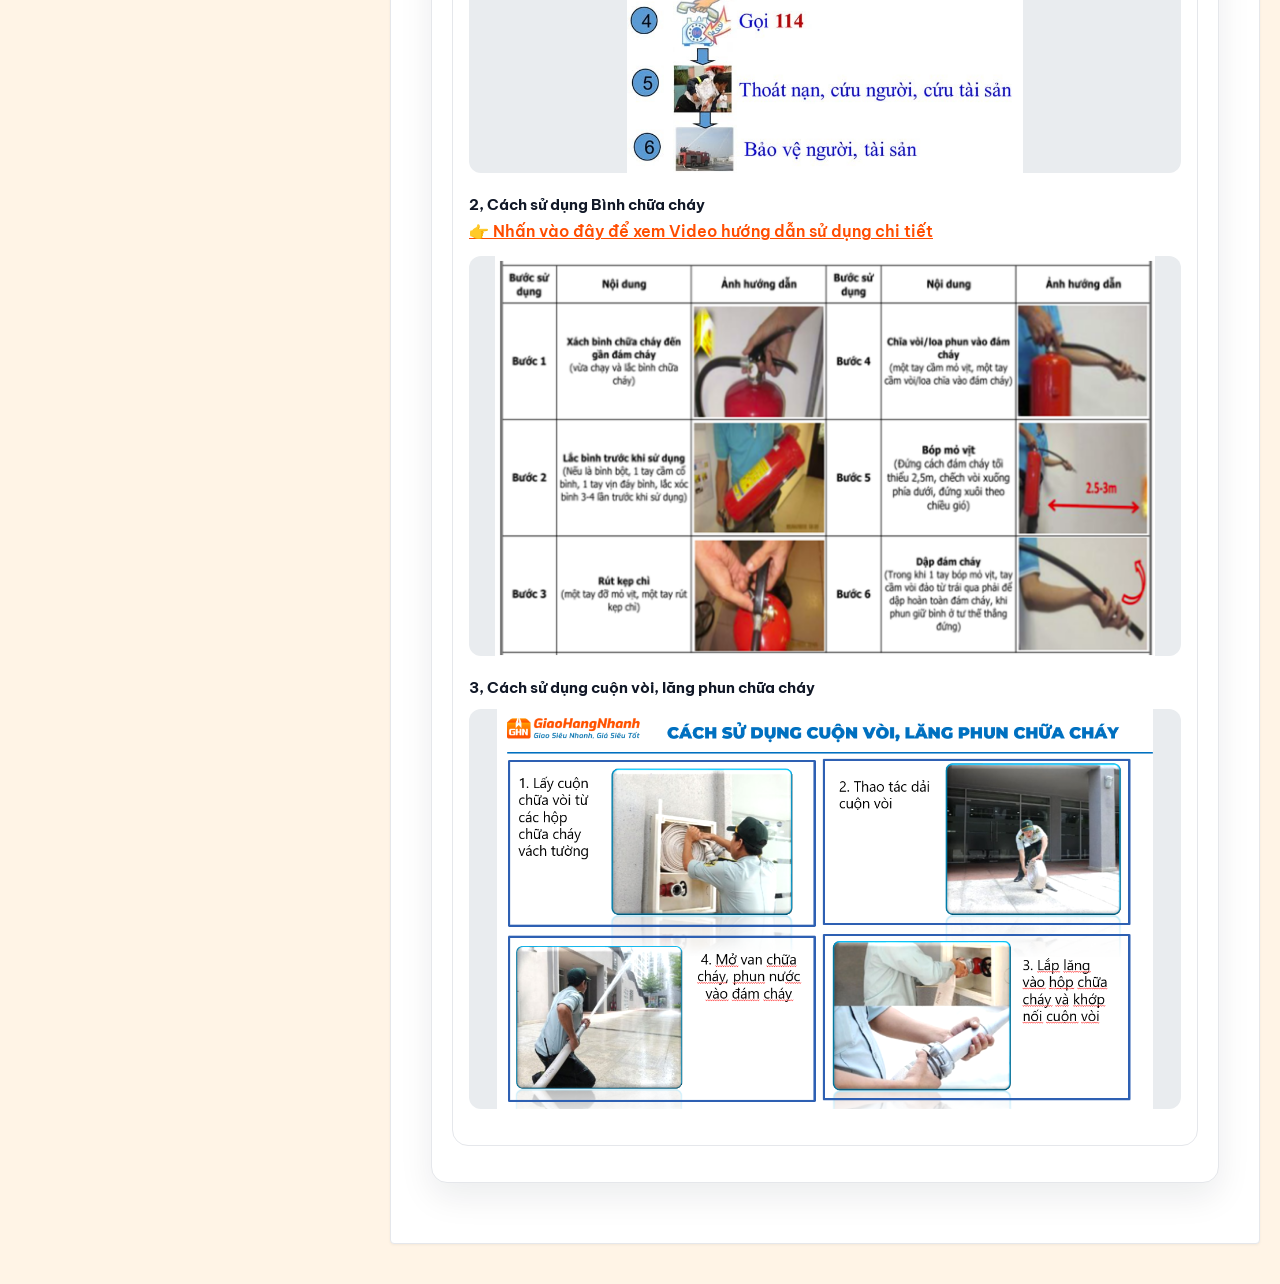
==== commit 6aab7458: "Cập nhật tài liệu PCCC" ====
--- a/Kho/kho.html
+++ b/Kho/kho.html
@@ -55,24 +55,6 @@
                             <h2>CÁC HẠNG MỤC TUÂN THỦ VỀ<br>PHÒNG CHÁY CHỮA CHÁY TẠI CÁC KHO</h2>
                         </div>
 
-                        <div class="toolCard" id="global-tool" style="margin-bottom: 30px; border-color: #f59e0b; box-shadow: 0 10px 25px rgba(245, 158, 11, 0.15);">
-                            <div class="toolHead" style="border-top-color: #f59e0b; background-color: #fffbeb;">
-                                <div class="toolHeadText">
-                                    <div class="toolTitle" style="color: #d97706; font-size: 20px;">ĐIỀN THÔNG TIN KHO CỦA BẠN</div>
-                                    <div class="toolSub" style="color: #92400e;">Hệ thống sẽ tự động trích xuất các quy định PCCC áp dụng riêng cho Kho của bạn.</div>
-                                </div>
-                            </div>
-                            <div class="toolBody">
-                                <label class="toolLabel">Diện tích kho của bạn là bao nhiêu (m²)?</label>
-                                <div class="toolRow">
-                                    <input id="global-area" class="toolArea" type="number" min="0" step="1" placeholder="VD: 1500" style="border-color: #fcd34d;" />
-                                    <button id="global-calc-btn" class="toolCalc" type="button" style="background-color: #f59e0b;">Tra cứu toàn bộ</button>
-                                    <button id="global-reset-btn" class="toolReset" type="button">Làm mới</button>
-                                </div>
-                                <div id="global-error" style="display:none; margin-top: 15px; color: #ef4444; font-weight: bold;"></div>
-                            </div>
-                        </div>
-
                         <div id="muc-I" class="widget-block">
                             <div class="topHead"><div class="topText">I. Phân loại các cơ sở cần quản lý PCCC</div></div>
                             <div class="subBlock">
@@ -88,7 +70,7 @@
                                     👉 <a href="https://thuvienphapluat.vn/van-ban/Xay-dung-Do-thi/Thong-tu-06-2022-TT-BXD-Quy-chuan-QCVN-06-2022-BXD-An-toan-chay-cho-nha-va-cong-trinh-544059.aspx#:~:text=CV4-,PH%E1%BB%A4%20L%E1%BB%A4C%20C,V%C3%80%20C%C3%81C%20GIAN%20PH%C3%92NG%20C%C3%93%20C%C3%94NG%20N%C4%82NG%20S%E1%BA%A2N%20XU%E1%BA%A4T%20V%C3%80%20KHO,-C.1%20H%E1%BA%A1ng" target="_blank" style="color: var(--brand); font-weight: bold; text-decoration: underline;">Nhấn vào đây để xem chi tiết Bảng mô tả Phân loại hạng nguy hiểm cháy nổ</a>
                                 </div>
 
-                                <div class="require-area-msg" style="color: var(--brand); font-style: italic;">👉 Vui lòng nhập diện tích kho ở đầu trang để xem kết quả phân loại.</div>
+                                <div class="require-area-msg" style="color: var(--brand); font-style: italic;">👉 Vui lòng nhập diện tích kho ở bên dưới để xem kết quả phân loại.</div>
                                 <div id="res-muc1" style="display:none; padding: 15px; border-radius: 8px; background: #fffbeb; border: 1px dashed #f59e0b;"></div>
                             </div>
                         </div>
@@ -100,6 +82,24 @@
                                     - Người đứng đầu cơ sở (gồm người đại diện pháp luật hoặc người được giao quản lý trực tiếp công tác PCCC) chịu trách nhiệm trước pháp luật trong việc tổ chức, duy trì điều kiện an toàn PCCC<br>
                                     - Người đứng đầu cơ sở có thể bị truy cứu trách nhiệm hình sự cá nhân trong trường hợp xảy ra sự cố cháy nổ gây chết người hoặc thiệt hại tài sản/ sức khỏe nghiêm trọng.
                                 </div>
+                            </div>
+                        </div>
+
+                        <div class="toolCard" id="global-tool" style="margin-bottom: 30px; border-color: #f59e0b; box-shadow: 0 10px 25px rgba(245, 158, 11, 0.15);">
+                            <div class="toolHead" style="border-top-color: #f59e0b; background-color: #fffbeb;">
+                                <div class="toolHeadText">
+                                    <div class="toolTitle" style="color: #d97706; font-size: 20px;">ĐIỀN THÔNG TIN KHO CỦA BẠN</div>
+                                    <div class="toolSub" style="color: #92400e;">Hệ thống sẽ tự động trích xuất các quy định PCCC áp dụng riêng cho Kho của bạn.</div>
+                                </div>
+                            </div>
+                            <div class="toolBody">
+                                <label class="toolLabel">Diện tích kho của bạn là bao nhiêu (m²)?</label>
+                                <div class="toolRow">
+                                    <input id="global-area" class="toolArea" type="number" min="0" step="1" placeholder="VD: 1500" style="border-color: #fcd34d;" />
+                                    <button id="global-calc-btn" class="toolCalc" type="button" style="background-color: #f59e0b;">Tra cứu toàn bộ</button>
+                                    <button id="global-reset-btn" class="toolReset" type="button">Làm mới</button>
+                                </div>
+                                <div id="global-error" style="display:none; margin-top: 15px; color: #ef4444; font-weight: bold;"></div>
                             </div>
                         </div>
 
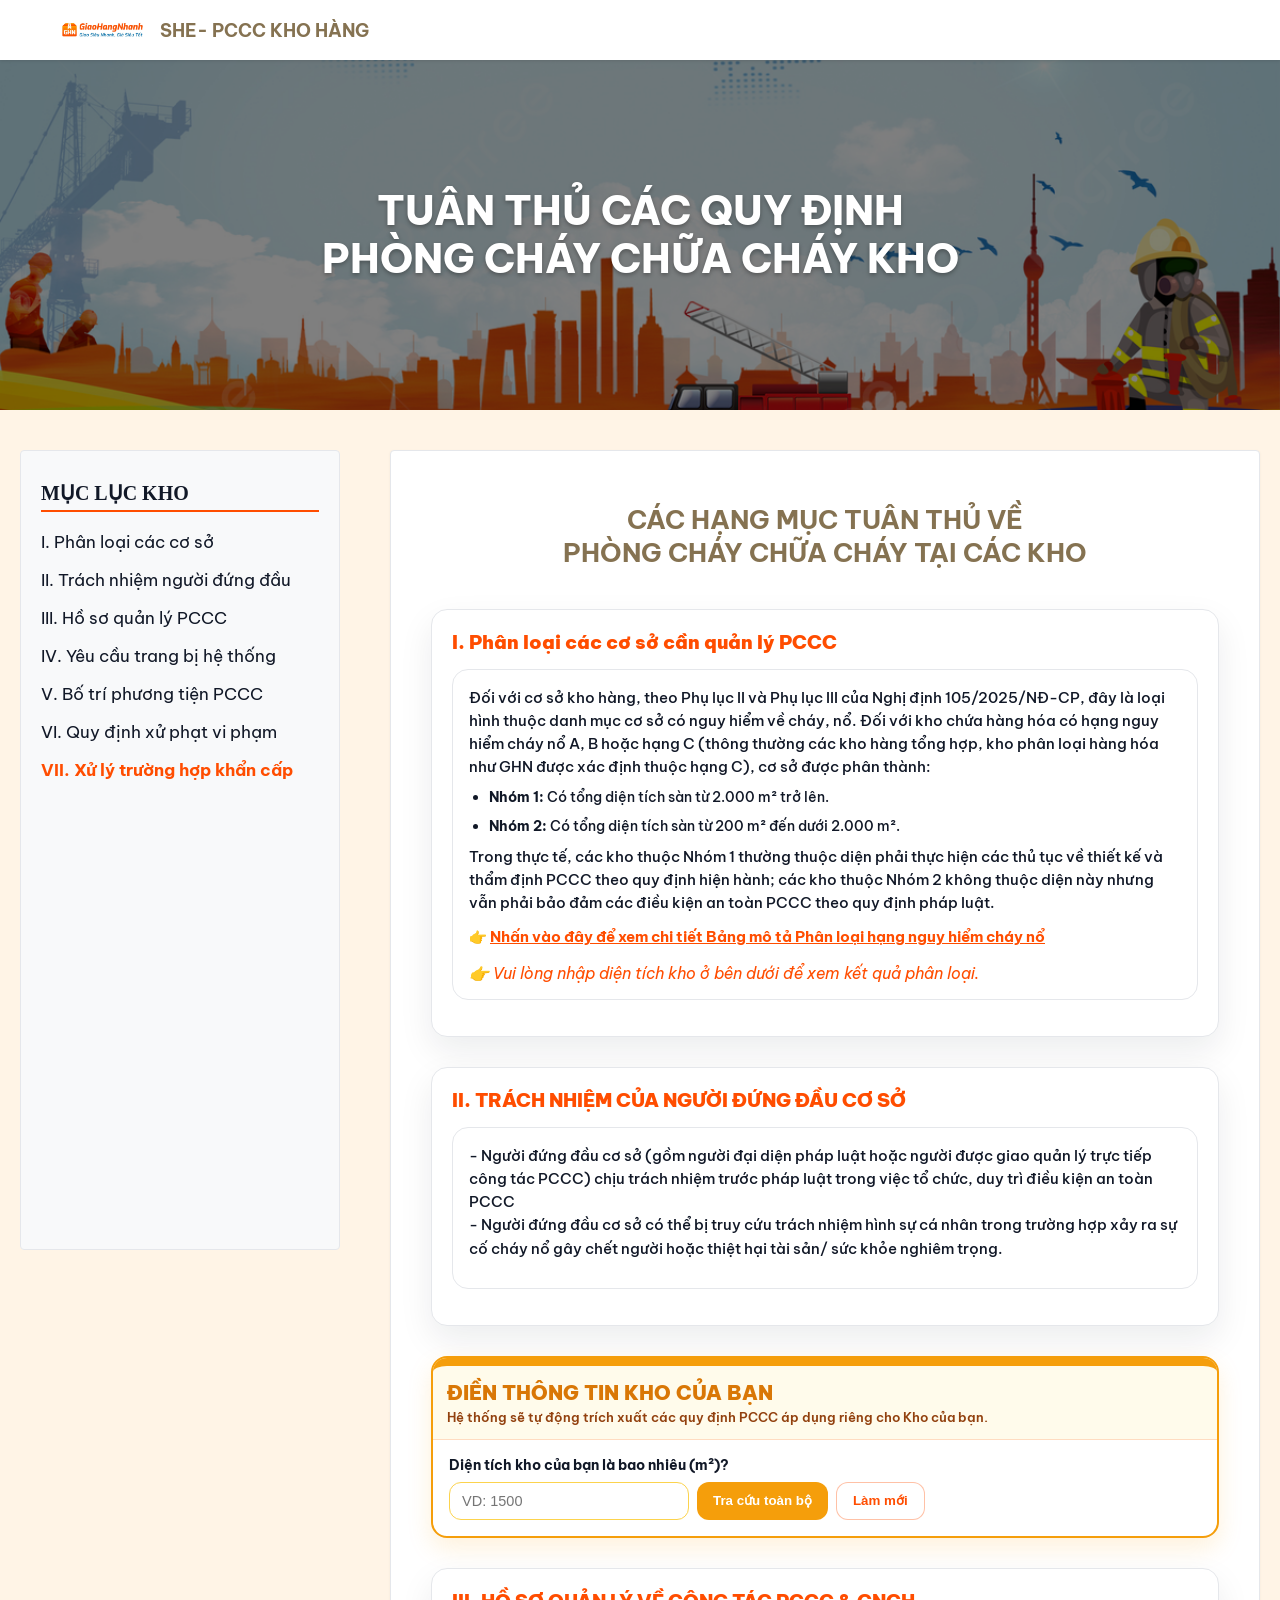
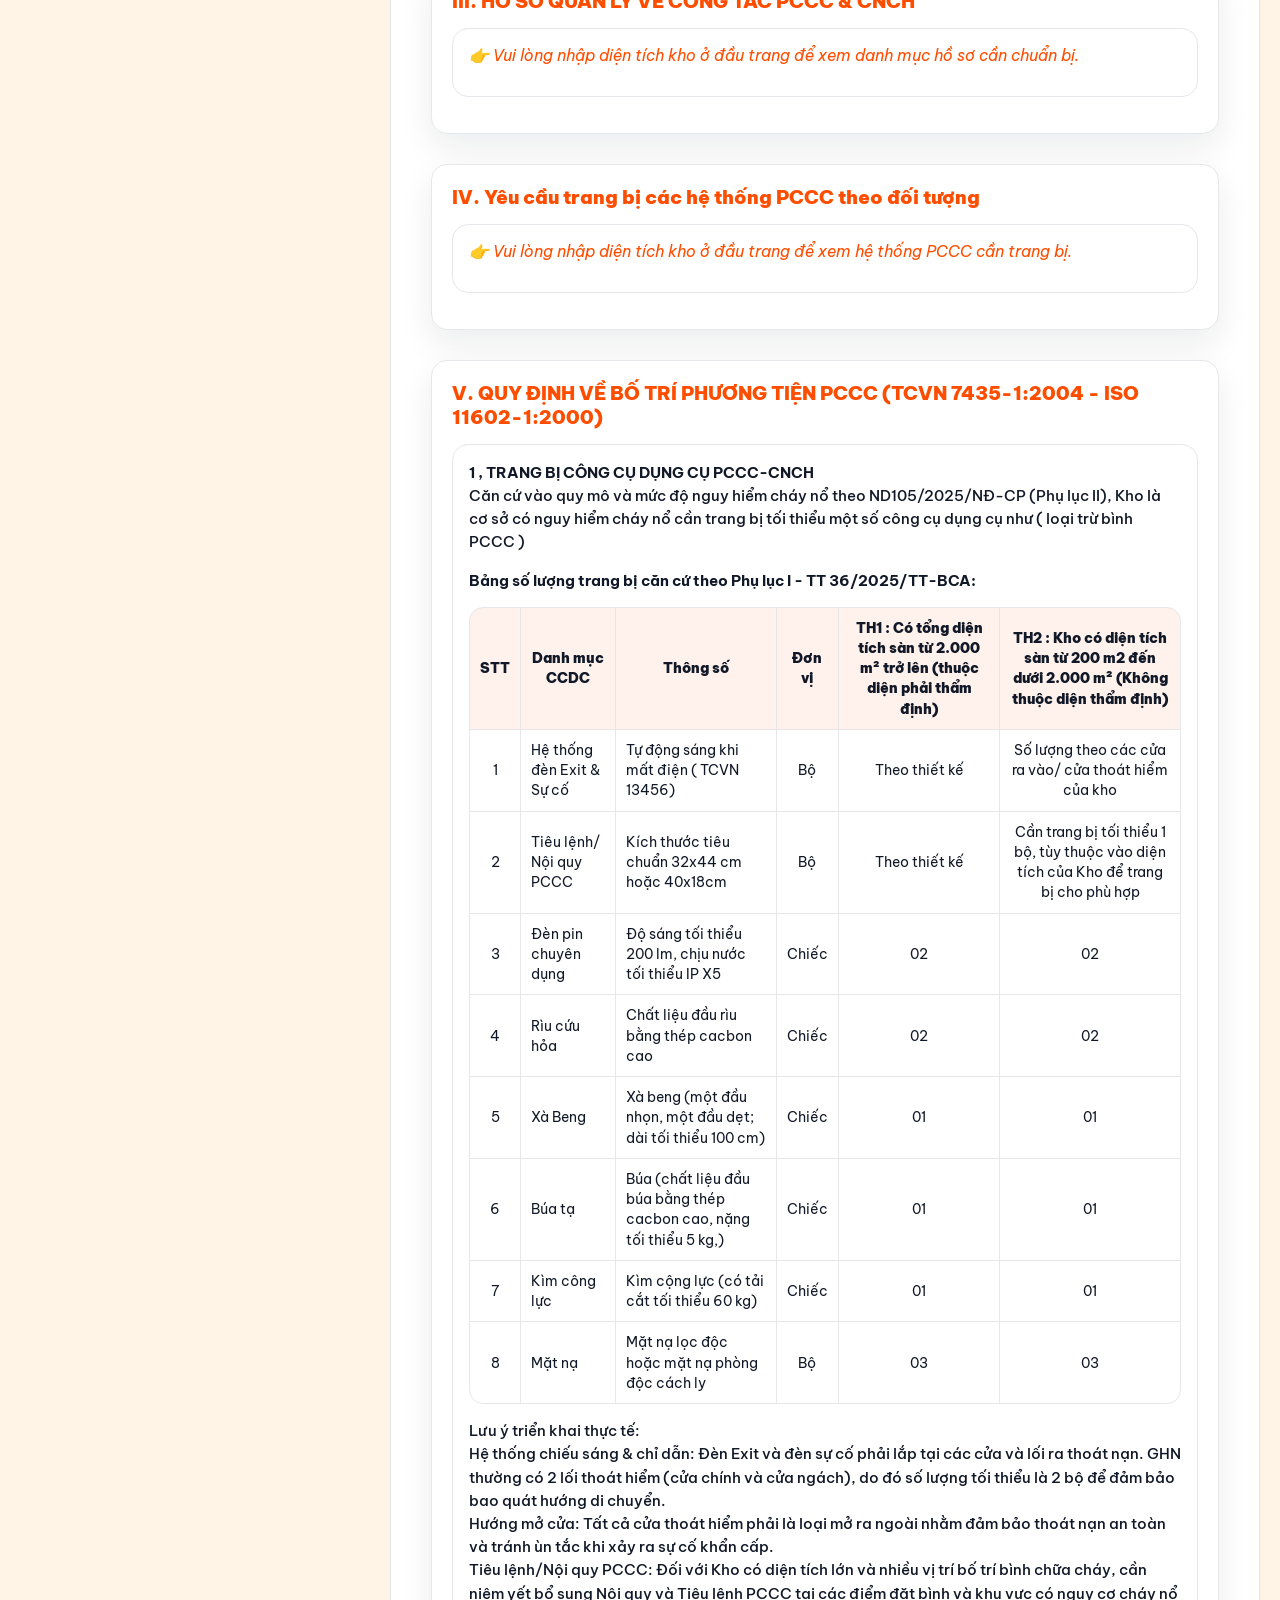
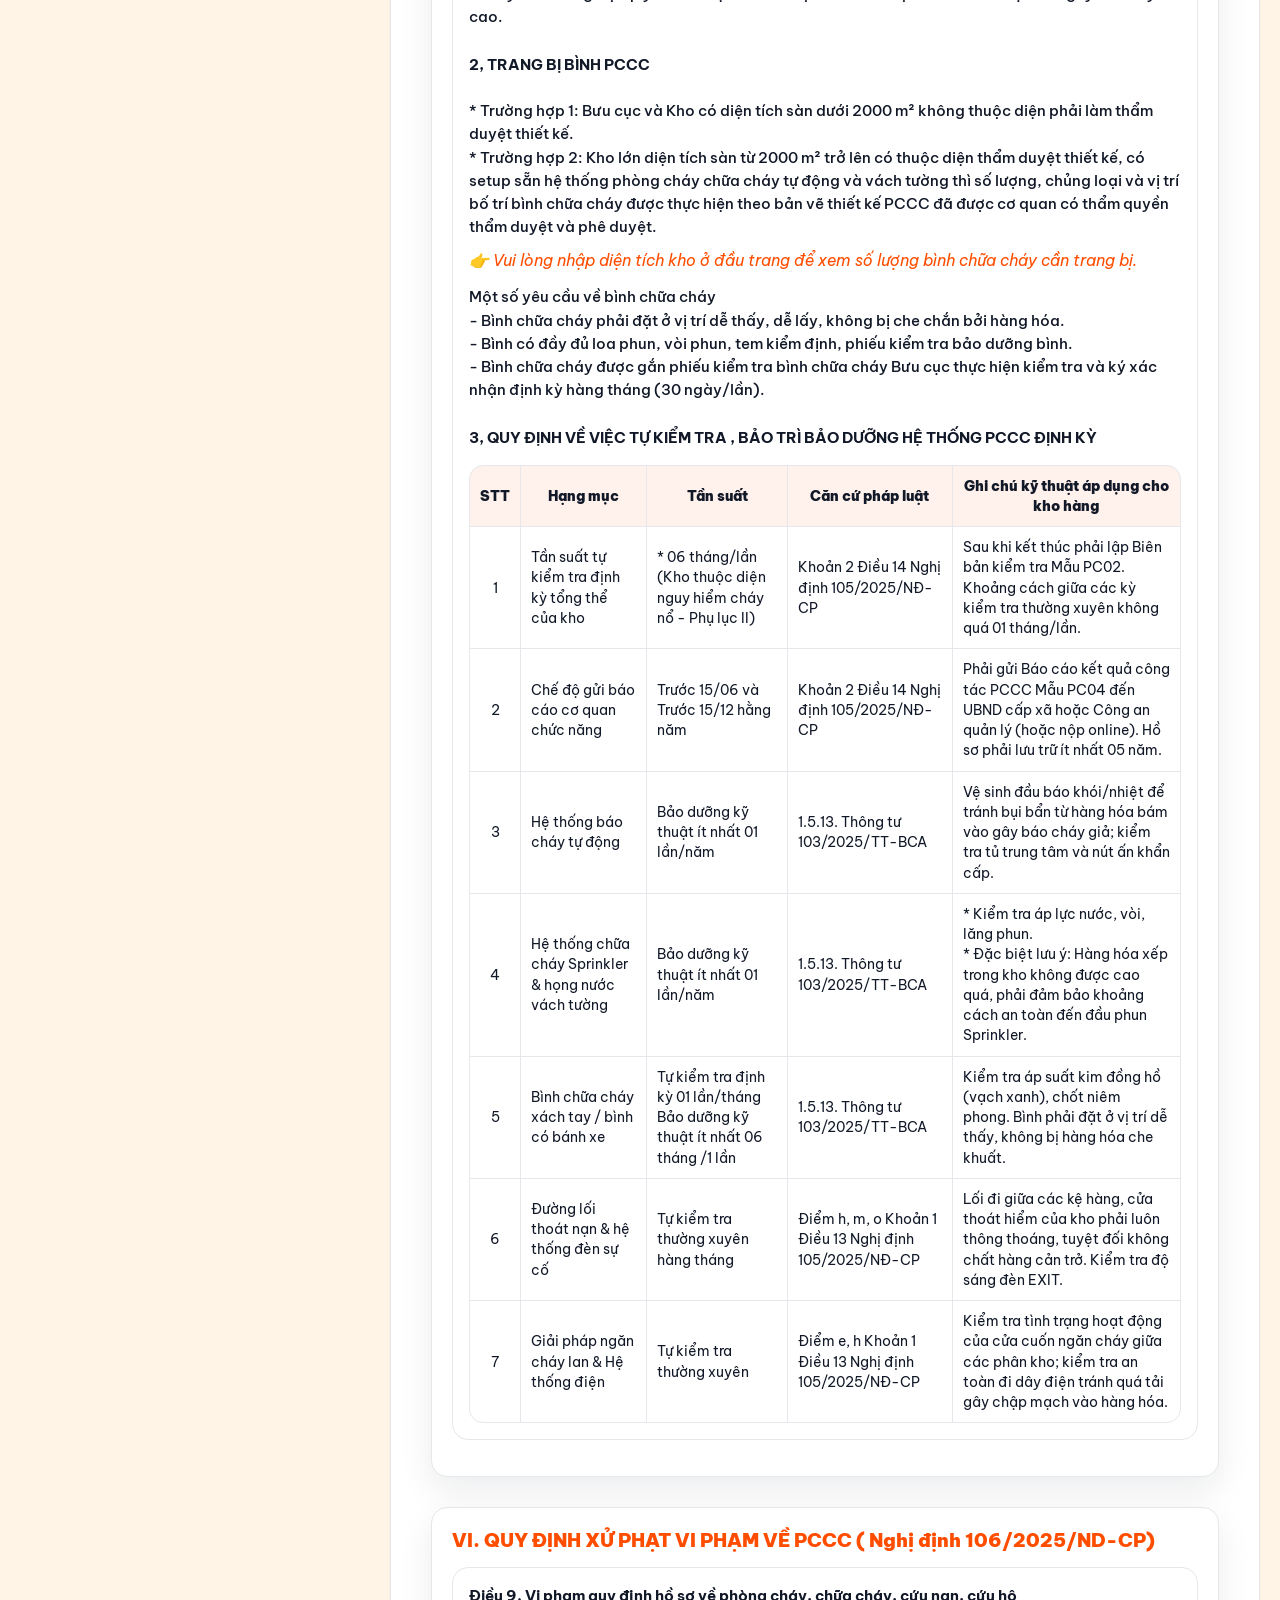
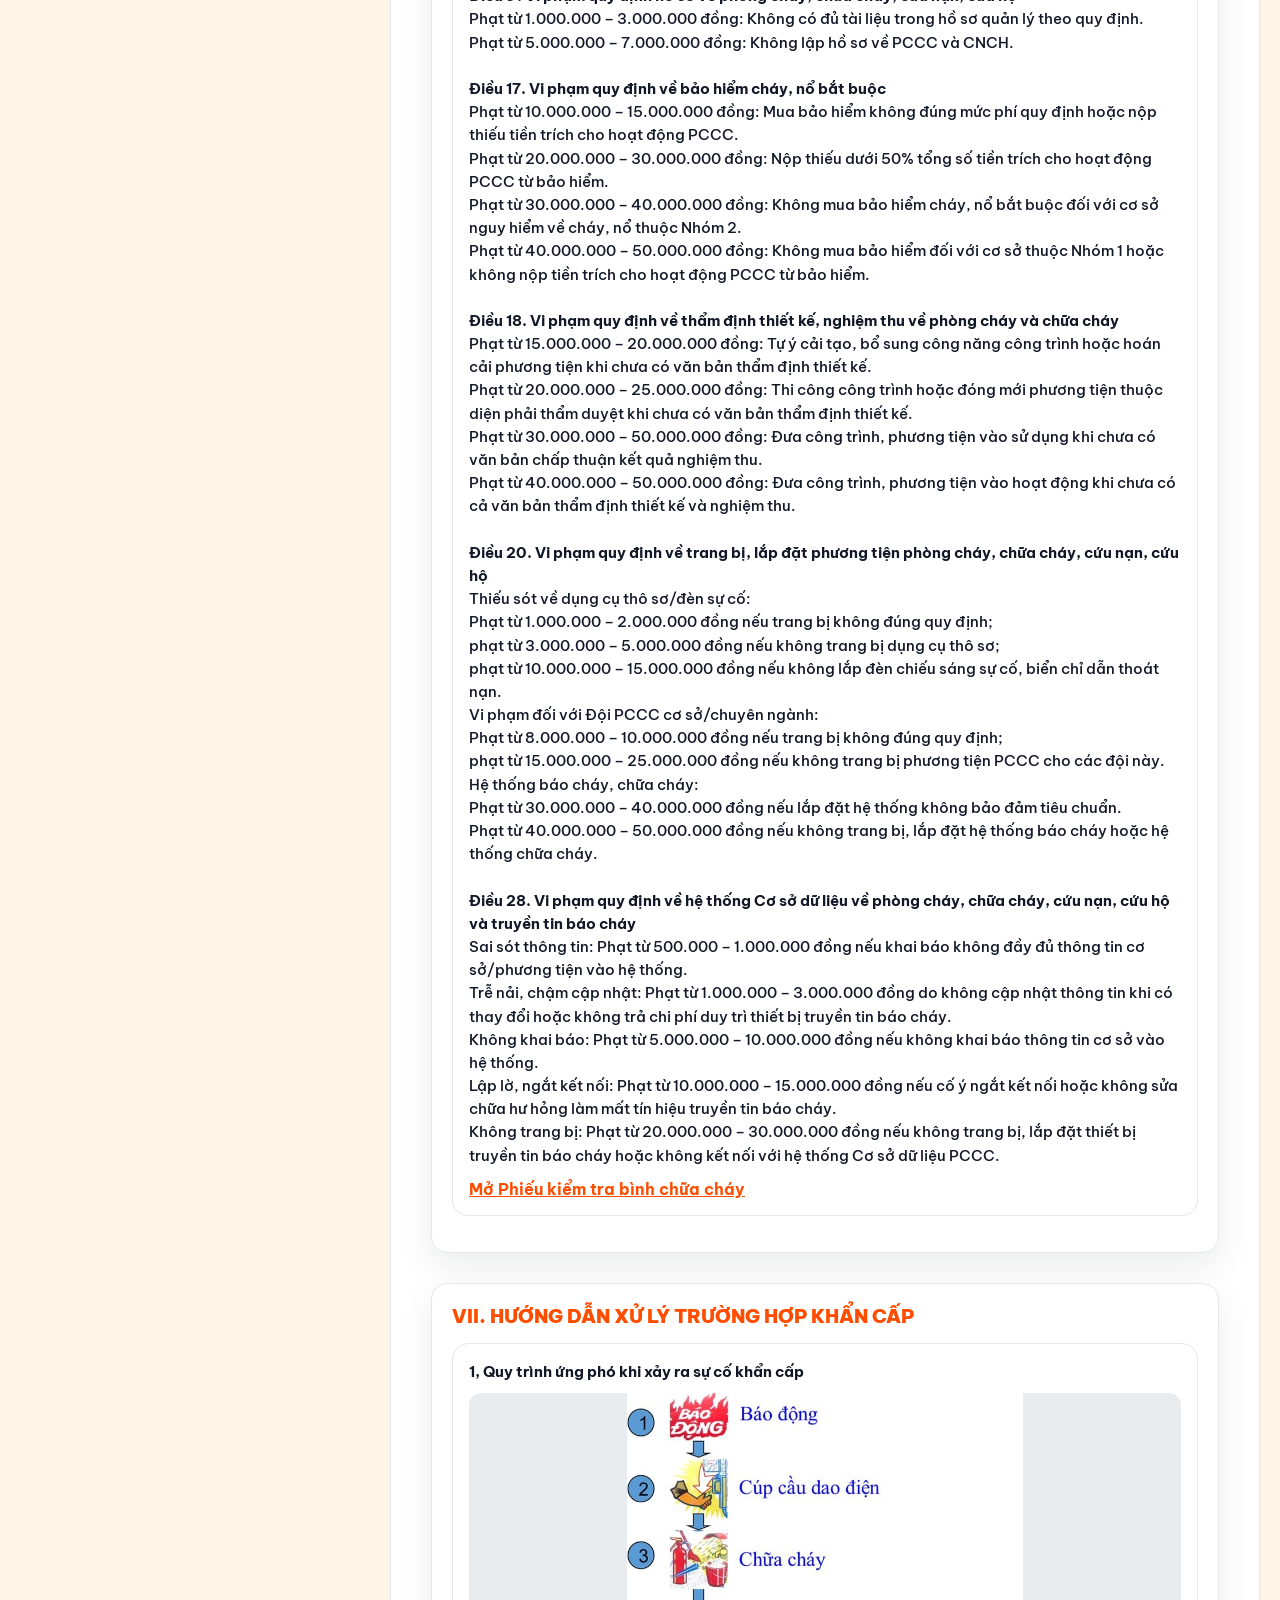
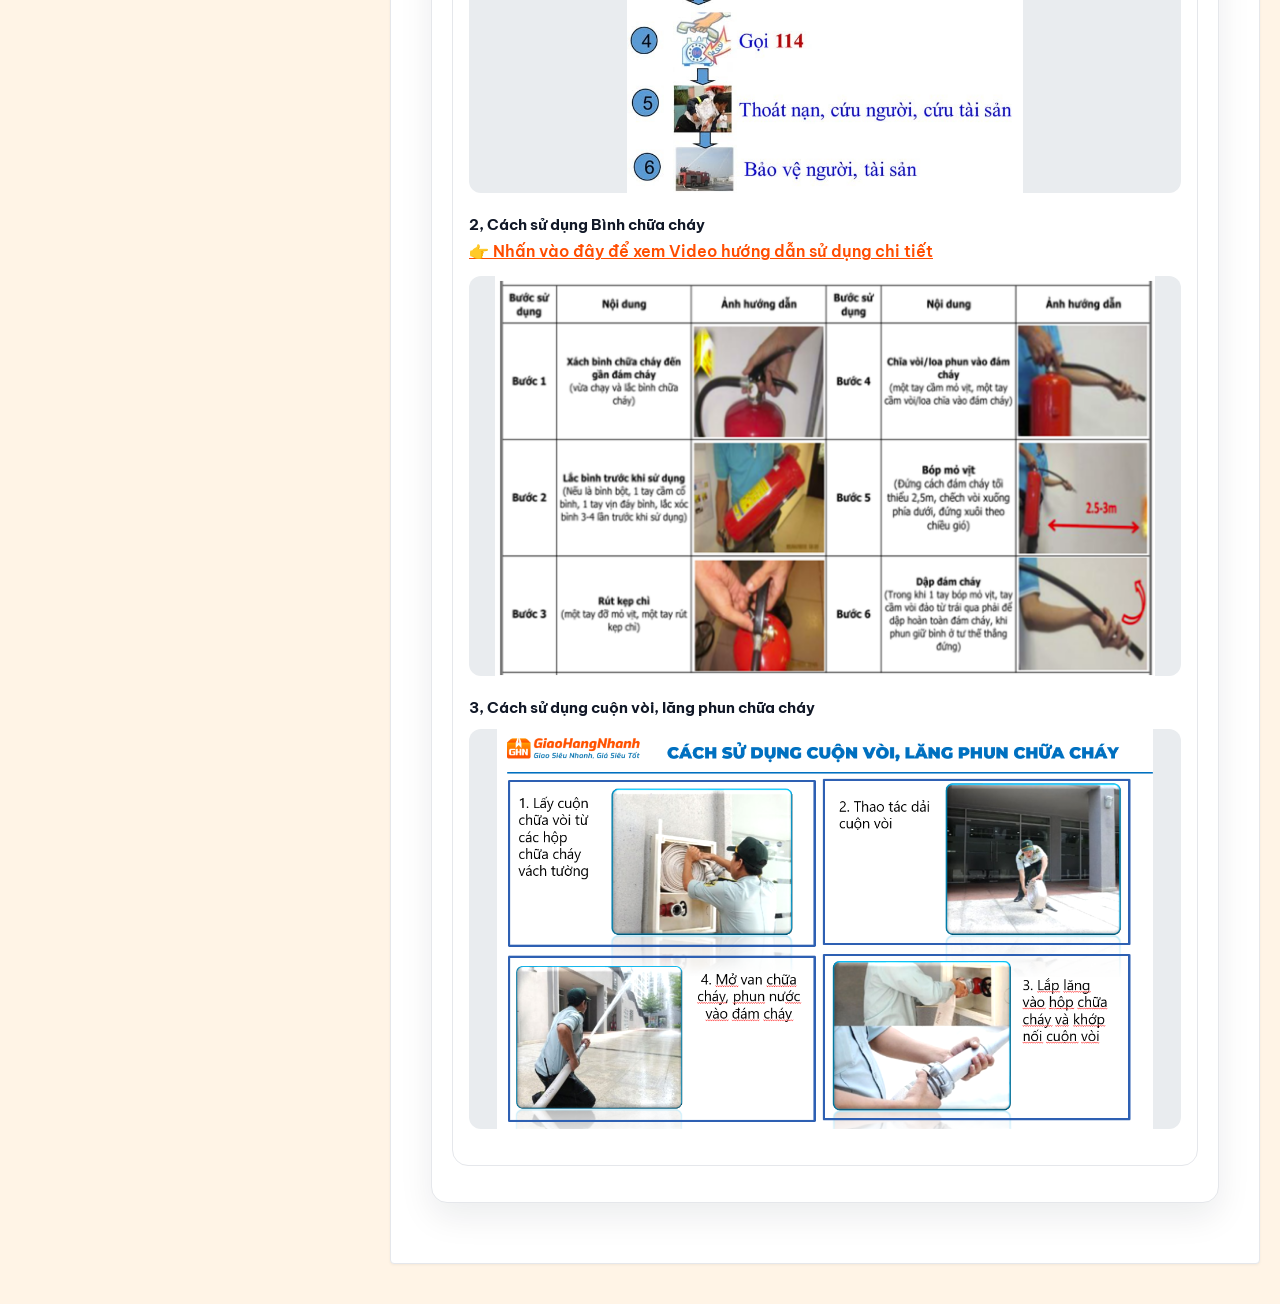
==== commit f2526046: "Cập nhật tài liệu PCCC" ====
--- a/Kho/kho.html
+++ b/Kho/kho.html
@@ -310,6 +310,7 @@
                                     Lập lờ, ngắt kết nối: Phạt từ 10.000.000 – 15.000.000 đồng nếu cố ý ngắt kết nối hoặc không sửa chữa hư hỏng làm mất tín hiệu truyền tin báo cháy.<br>
                                     Không trang bị: Phạt từ 20.000.000 – 30.000.000 đồng nếu không trang bị, lắp đặt thiết bị truyền tin báo cháy hoặc không kết nối với hệ thống Cơ sở dữ liệu PCCC.
                                 </div>
+                                <a href="https://drive.google.com/file/d/19lIQtsj6nYCKDCRk2_mqTWVhAuc-ytFf/view" target="_blank" class="inline-link">Mở Phiếu kiểm tra bình chữa cháy</a></li>
                             </div>
                         </div>
 
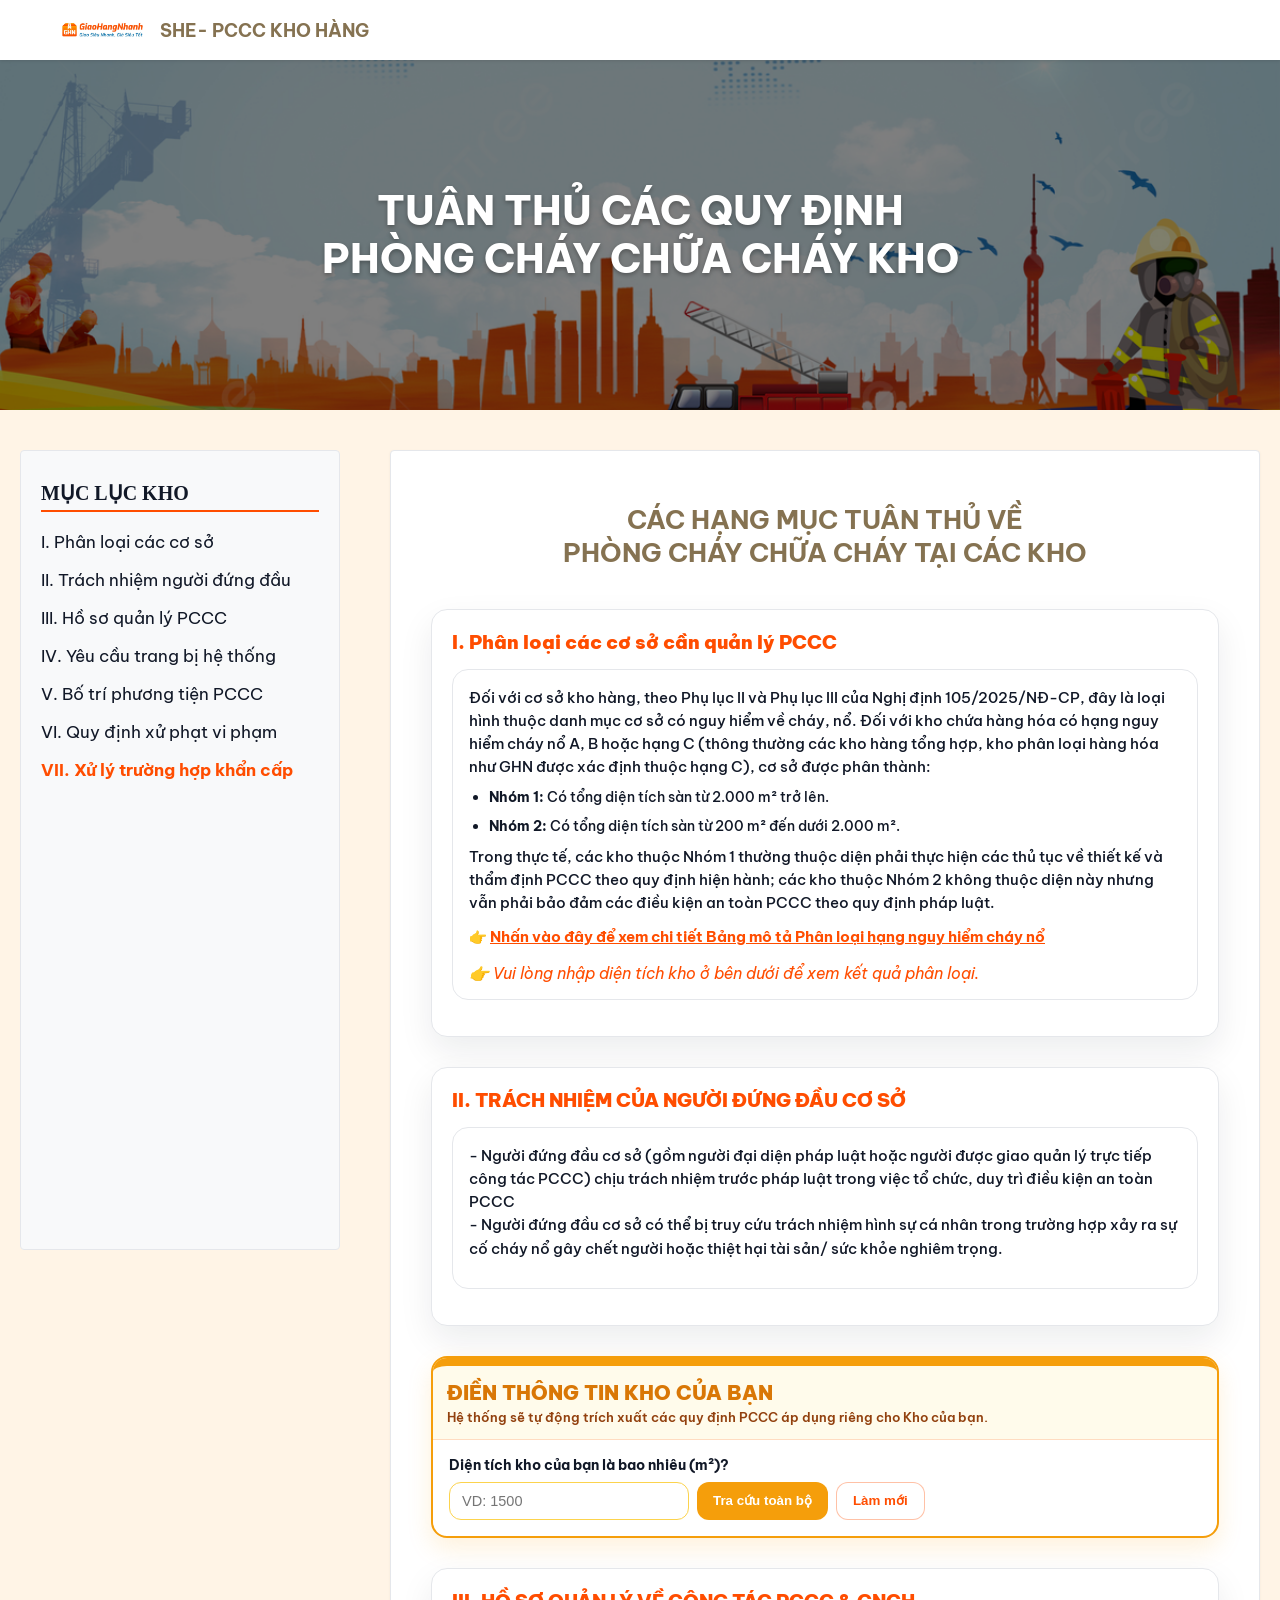
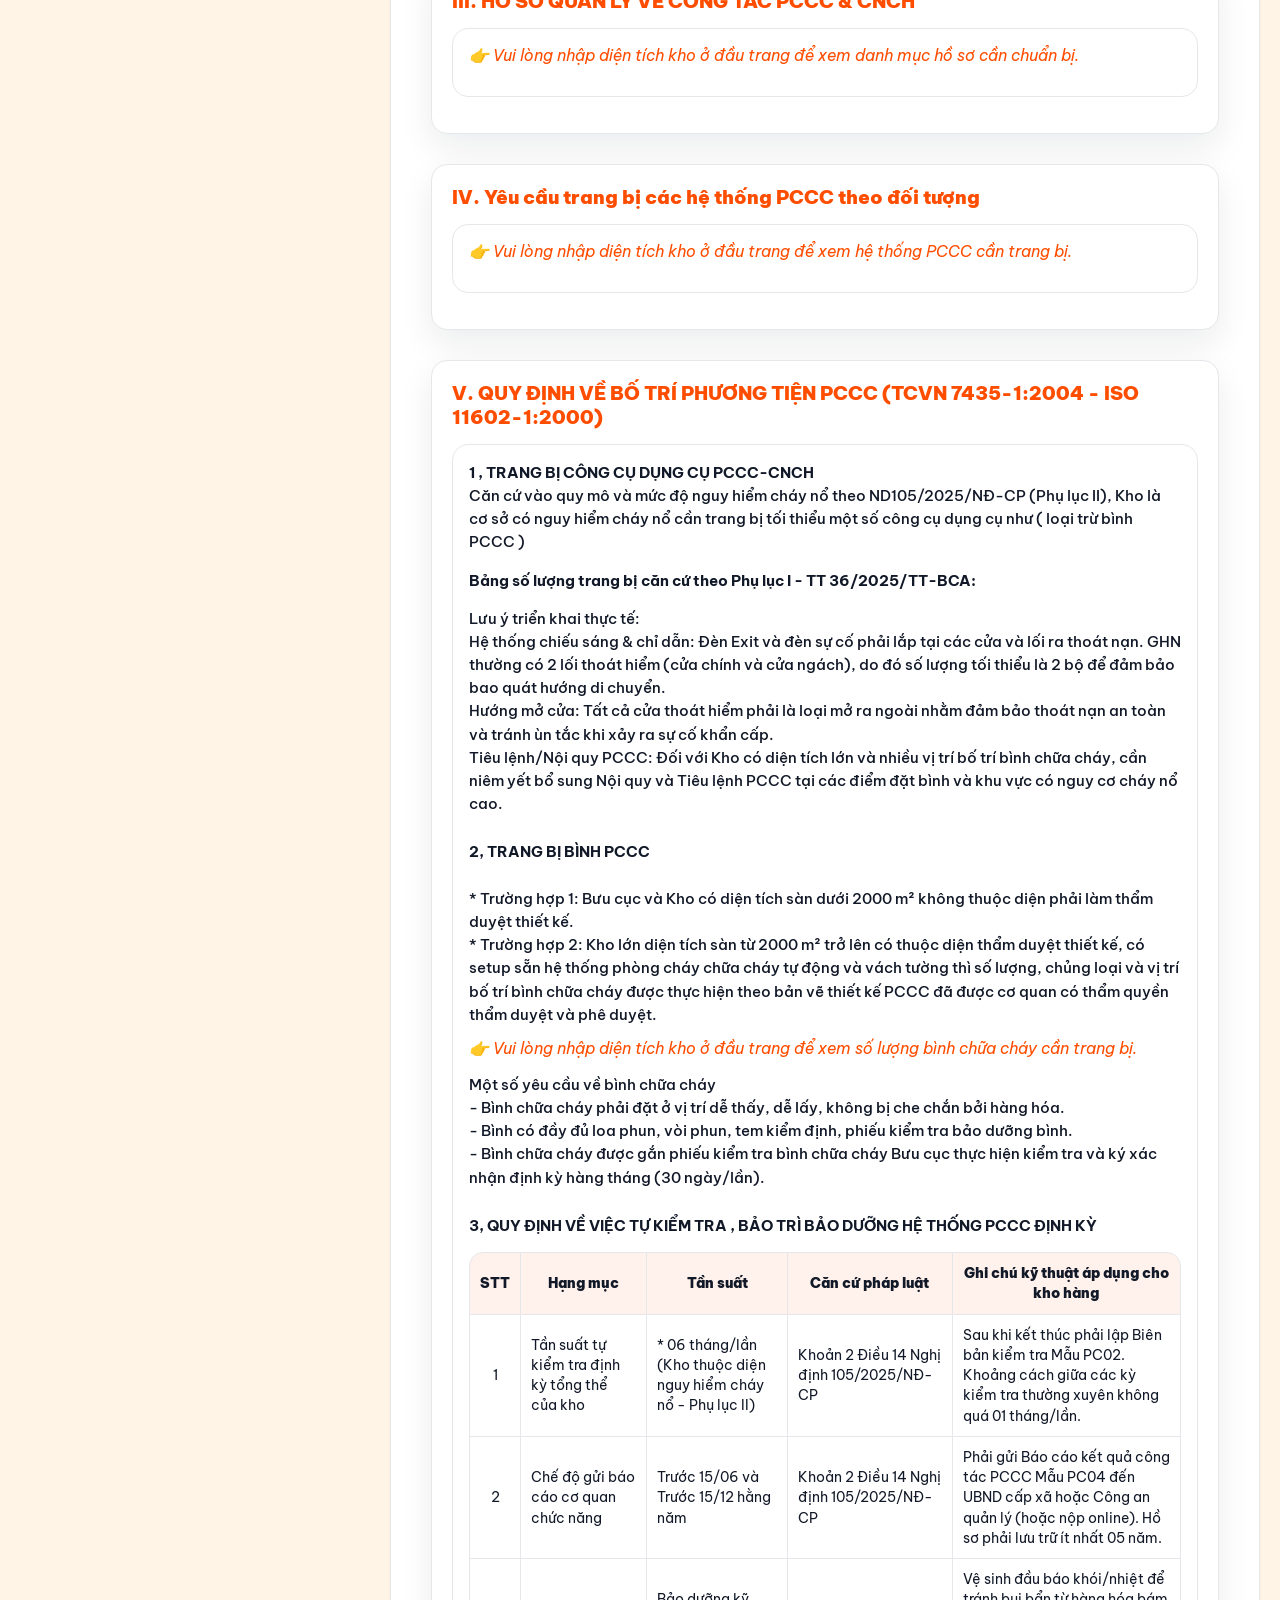
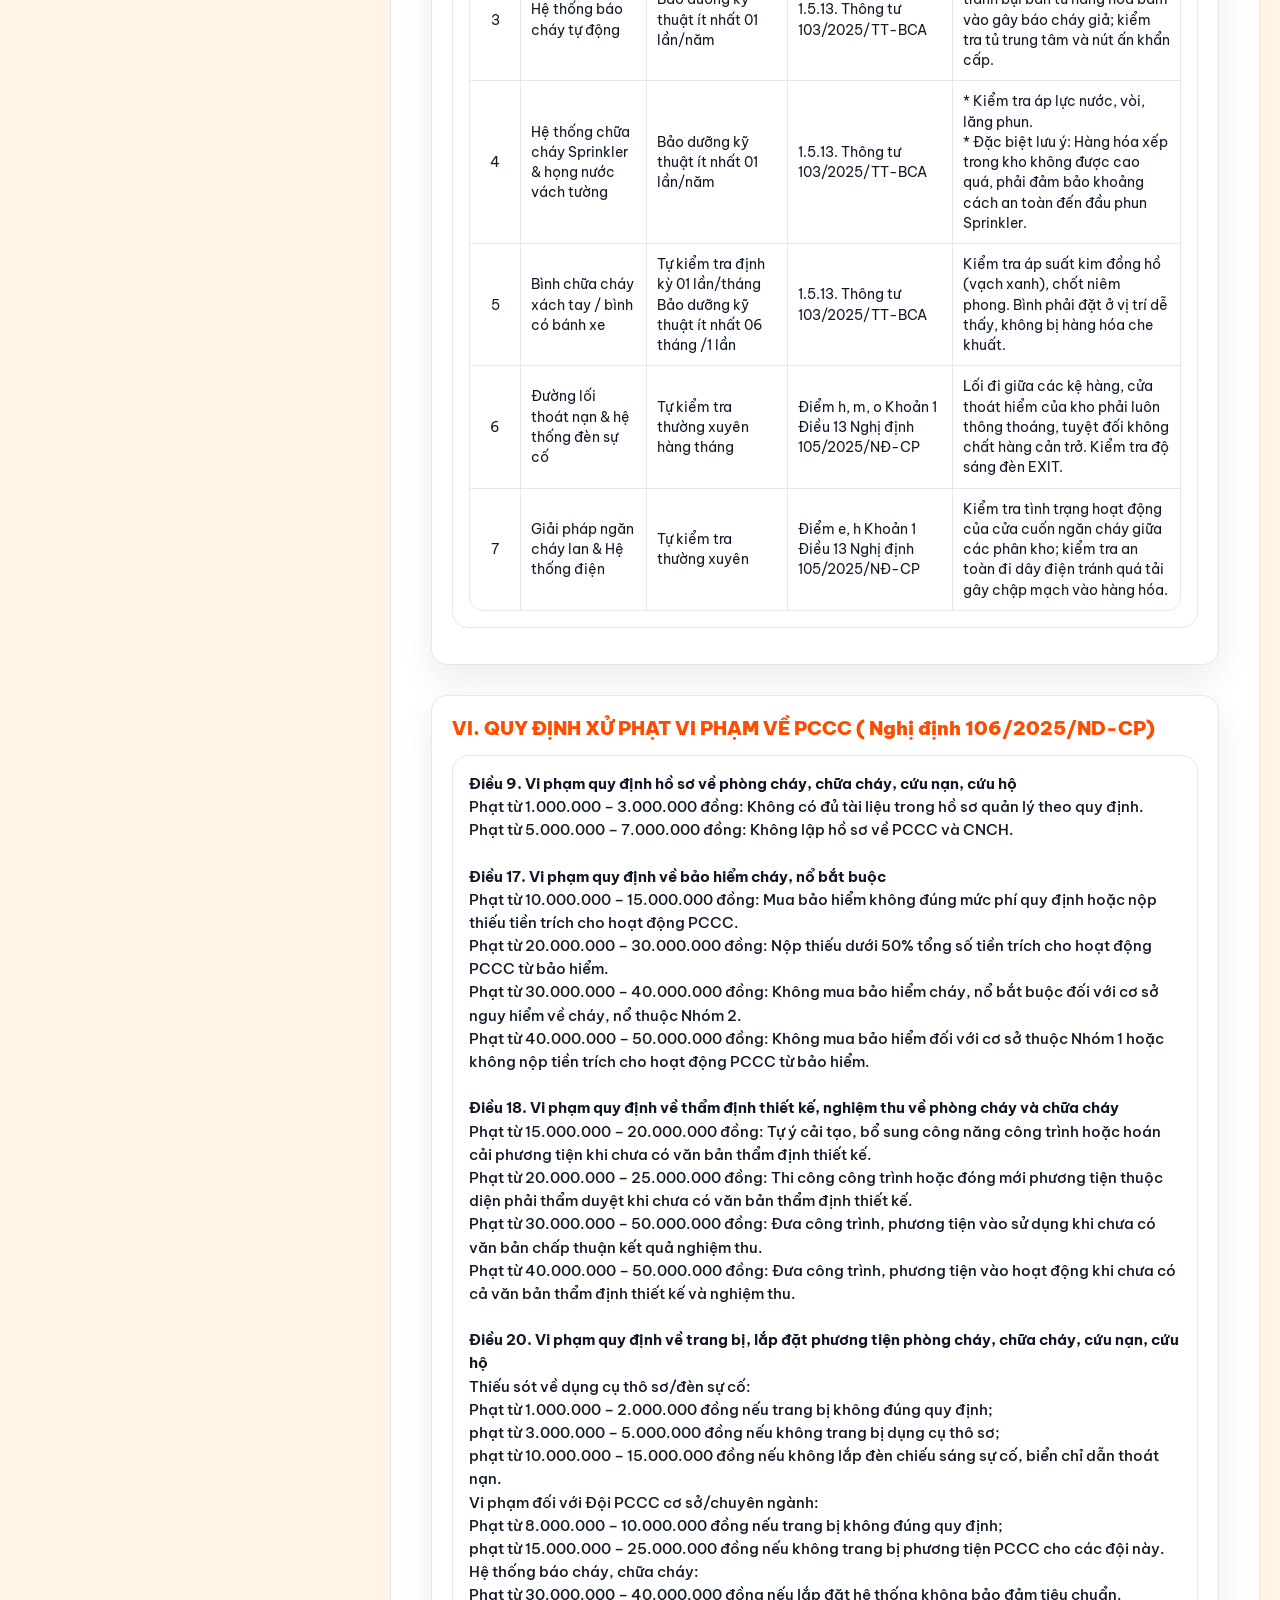
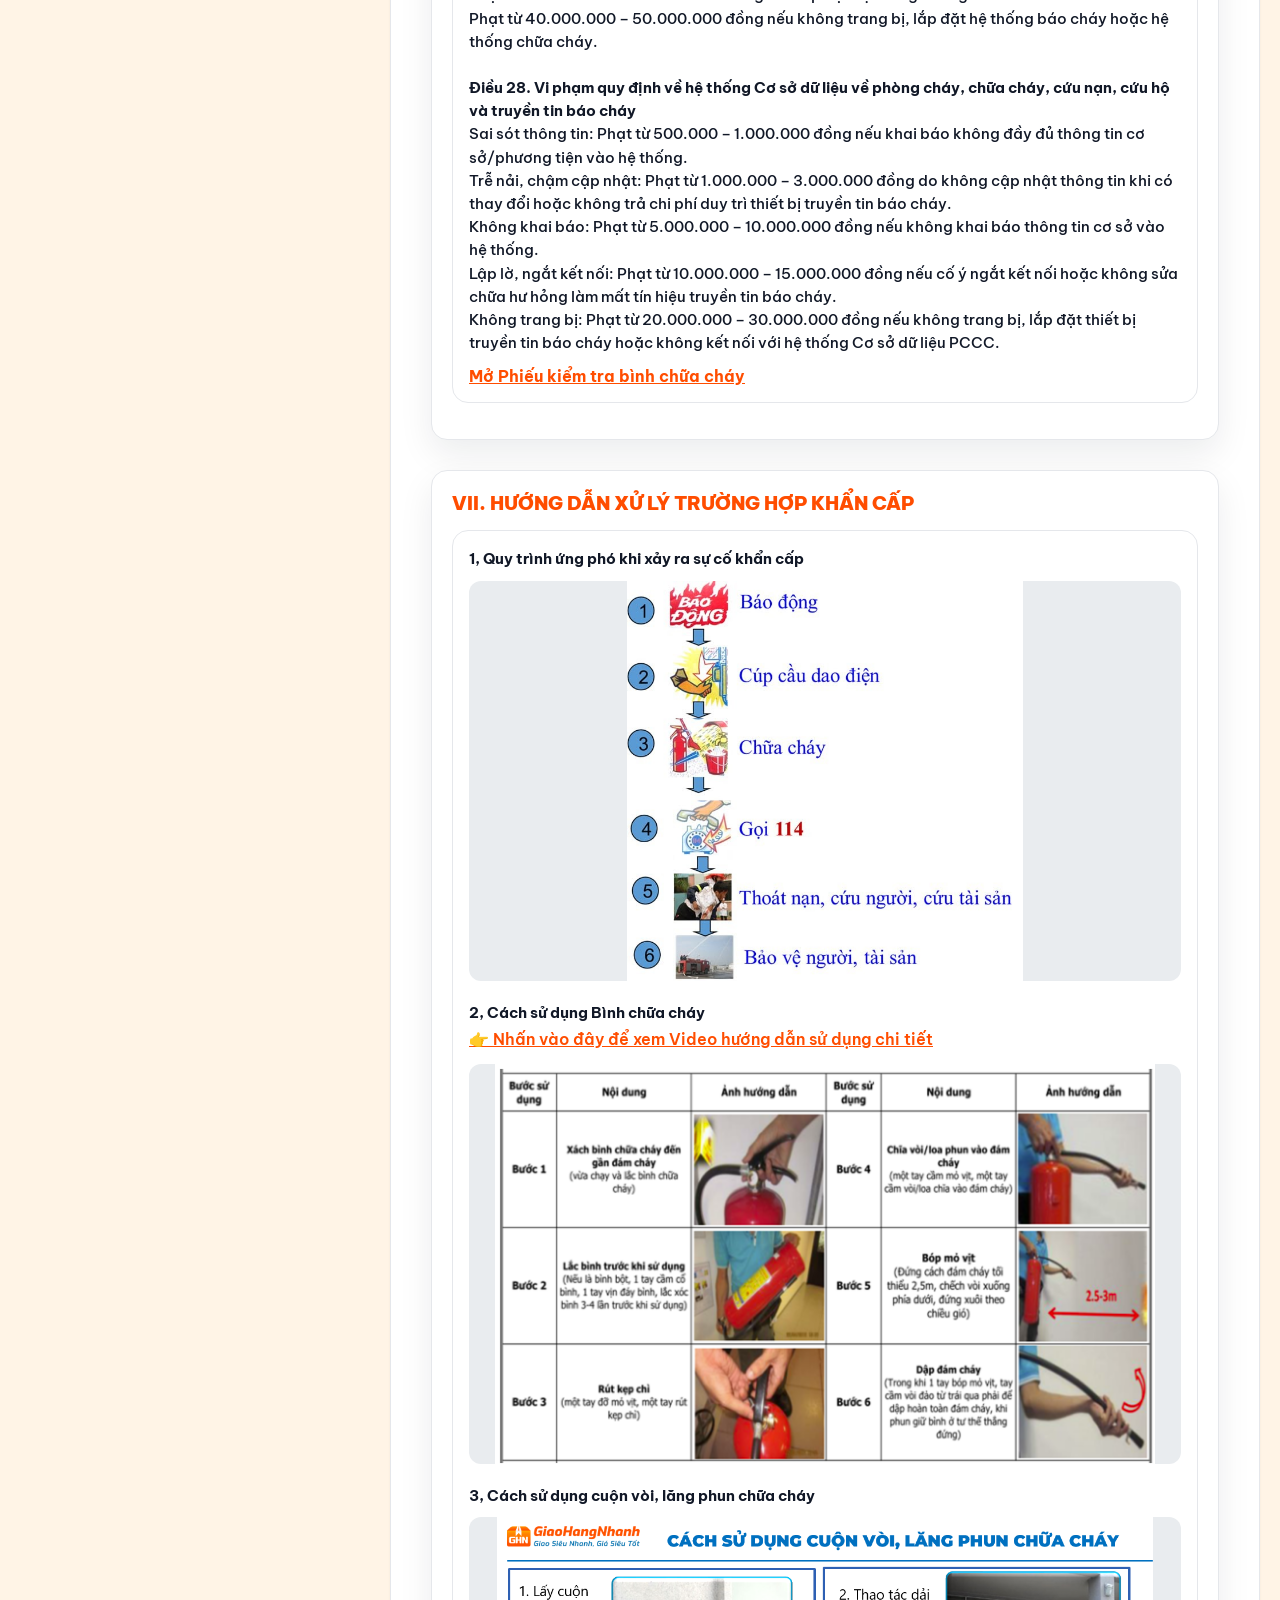
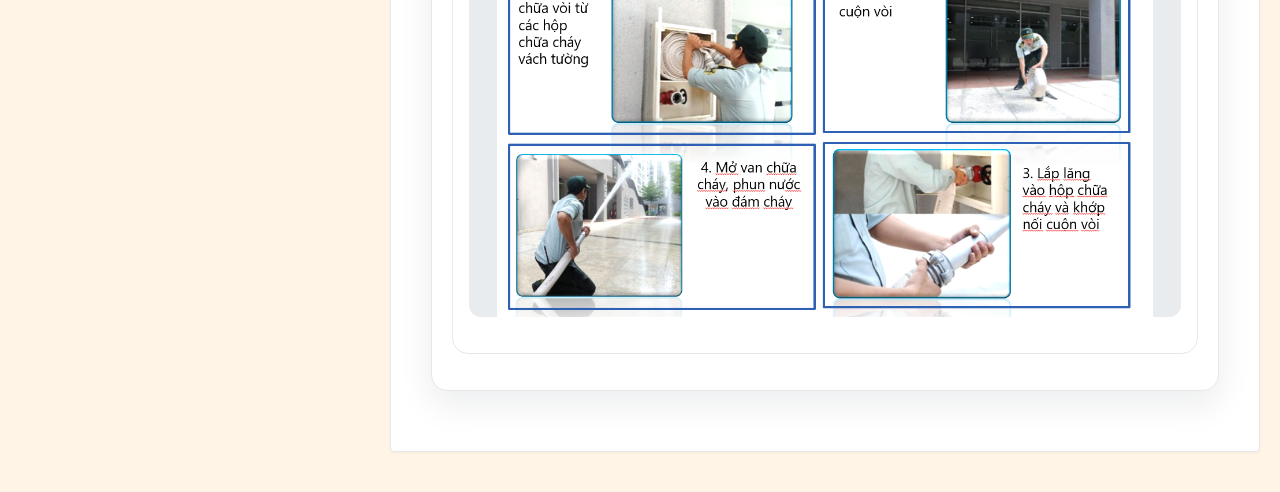
==== commit 7e262d29: "Cập nhật tài liệu PCCC" ====
--- a/Kho/kho.html
+++ b/Kho/kho.html
@@ -196,27 +196,20 @@
                                     Căn cứ vào quy mô và mức độ nguy hiểm cháy nổ theo ND105/2025/NĐ-CP (Phụ lục II), Kho là cơ sở có nguy hiểm cháy nổ cần trang bị tối thiểu một số công cụ dụng cụ như ( loại trừ bình PCCC )
                                 </div>
                                 <div class="desc" style="font-weight: bold; margin-top: 15px;">Bảng số lượng trang bị căn cứ theo Phụ lục I - TT 36/2025/TT-BCA:</div>
-                                <div class="table-wrap">
+                                <div class="table-wrap" id="ccdcTableWrap" style="display:none;">
                                     <table class="data-table">
                                         <thead>
-                                            <tr>
-                                                <th>STT</th>
-                                                <th>Danh mục CCDC</th>
-                                                <th>Thông số</th>
-                                                <th>Đơn vị</th>
-                                                <th>TH1 : Có tổng diện tích sàn từ 2.000 m² trở lên (thuộc diện phải thẩm định)</th>
-                                                <th>TH2 : Kho có diện tích sàn từ 200 m2 đến dưới 2.000 m² (Không thuộc diện thẩm định)</th>
-                                            </tr>
+                                            <tr><th>STT</th><th>Danh mục CCDC</th><th>Thông số</th><th>Đơn vị</th><th class="th1-col">TH1 : Có tổng diện tích sàn từ 2.000 m² trở lên (thuộc diện phải thẩm định)</th><th class="th2-col">TH2 : Kho có diện tích sàn từ 200 m² đến dưới 2.000 m² (Không thuộc diện thẩm định)</th></tr>
                                         </thead>
                                         <tbody>
-                                            <tr><td class="center">1</td><td>Hệ thống đèn Exit & Sự cố</td><td>Tự động sáng khi mất điện ( TCVN 13456)</td><td class="center">Bộ</td><td class="center">Theo thiết kế</td><td class="center">Số lượng theo các cửa ra vào/ cửa thoát hiểm của kho</td></tr>
-                                            <tr><td class="center">2</td><td>Tiêu lệnh/ Nội quy PCCC</td><td>Kích thước tiêu chuẩn 32x44 cm hoặc 40x18cm</td><td class="center">Bộ</td><td class="center">Theo thiết kế</td><td class="center">Cần trang bị tối thiểu 1 bộ, tùy thuộc vào diện tích của Kho để trang bị cho phù hợp</td></tr>
-                                            <tr><td class="center">3</td><td>Đèn pin chuyên dụng</td><td>Độ sáng tối thiểu 200 lm, chịu nước tối thiểu IP X5</td><td class="center">Chiếc</td><td class="center">02</td><td class="center">02</td></tr>
-                                            <tr><td class="center">4</td><td>Rìu cứu hỏa</td><td>Chất liệu đầu rìu bằng thép cacbon cao</td><td class="center">Chiếc</td><td class="center">02</td><td class="center">02</td></tr>
-                                            <tr><td class="center">5</td><td>Xà Beng</td><td>Xà beng (một đầu nhọn, một đầu dẹt; dài tối thiểu 100 cm)</td><td class="center">Chiếc</td><td class="center">01</td><td class="center">01</td></tr>
-                                            <tr><td class="center">6</td><td>Búa tạ</td><td>Búa (chất liệu đầu búa bằng thép cacbon cao, nặng tối thiểu 5 kg,)</td><td class="center">Chiếc</td><td class="center">01</td><td class="center">01</td></tr>
-                                            <tr><td class="center">7</td><td>Kìm công lực</td><td>Kìm cộng lực (có tải cắt tối thiểu 60 kg)</td><td class="center">Chiếc</td><td class="center">01</td><td class="center">01</td></tr>
-                                            <tr><td class="center">8</td><td>Mặt nạ</td><td>Mặt nạ lọc độc hoặc mặt nạ phòng độc cách ly</td><td class="center">Bộ</td><td class="center">03</td><td class="center">03</td></tr>
+                                            <tr><td class="center">1</td><td>Hệ thống đèn Exit & Sự cố</td><td>Tự động sáng khi mất điện (TCVN 13456)</td><td class="center">Bộ</td><td class="center th1-col">Theo thiết kế</td><td class="center th2-col">Số lượng theo các cửa ra vào/ cửa thoát hiểm của kho</td></tr>
+                                            <tr><td class="center">2</td><td>Tiêu lệnh/ Nội quy PCCC</td><td>Kích thước tiêu chuẩn 32x44 cm hoặc 40x18cm</td><td class="center">Bộ</td><td class="center th1-col">Theo thiết kế</td><td class="center th2-col">Cần trang bị tối thiểu 1 bộ, tùy thuộc vào diện tích của Kho để trang bị cho phù hợp</td></tr>
+                                            <tr><td class="center">3</td><td>Đèn pin chuyên dụng</td><td>Độ sáng tối thiểu 200 lm, chịu nước tối thiểu IP X5</td><td class="center">Chiếc</td><td class="center th1-col">02</td><td class="center th2-col">02</td></tr>
+                                            <tr><td class="center">4</td><td>Rìu cứu hỏa</td><td>Chất liệu đầu rìu bằng thép cacbon cao</td><td class="center">Chiếc</td><td class="center th1-col">02</td><td class="center th2-col">02</td></tr>
+                                            <tr><td class="center">5</td><td>Xà Beng</td><td>Xà beng (một đầu nhọn, một đầu dẹt; dài tối thiểu 100 cm)</td><td class="center">Chiếc</td><td class="center th1-col">01</td><td class="center th2-col">01</td></tr>
+                                            <tr><td class="center">6</td><td>Búa tạ</td><td>Búa (chất liệu đầu búa bằng thép cacbon cao, nặng tối thiểu 5 kg)</td><td class="center">Chiếc</td><td class="center th1-col">01</td><td class="center th2-col">01</td></tr>
+                                            <tr><td class="center">7</td><td>Kìm công lực</td><td>Kìm cộng lực (có tải cắt tối thiểu 60 kg)</td><td class="center">Chiếc</td><td class="center th1-col">01</td><td class="center th2-col">01</td></tr>
+                                            <tr><td class="center">8</td><td>Mặt nạ</td><td>Mặt nạ lọc độc hoặc mặt nạ phòng độc cách ly</td><td class="center">Bộ</td><td class="center th1-col">03</td><td class="center th2-col">03</td></tr>
                                         </tbody>
                                     </table>
                                 </div>
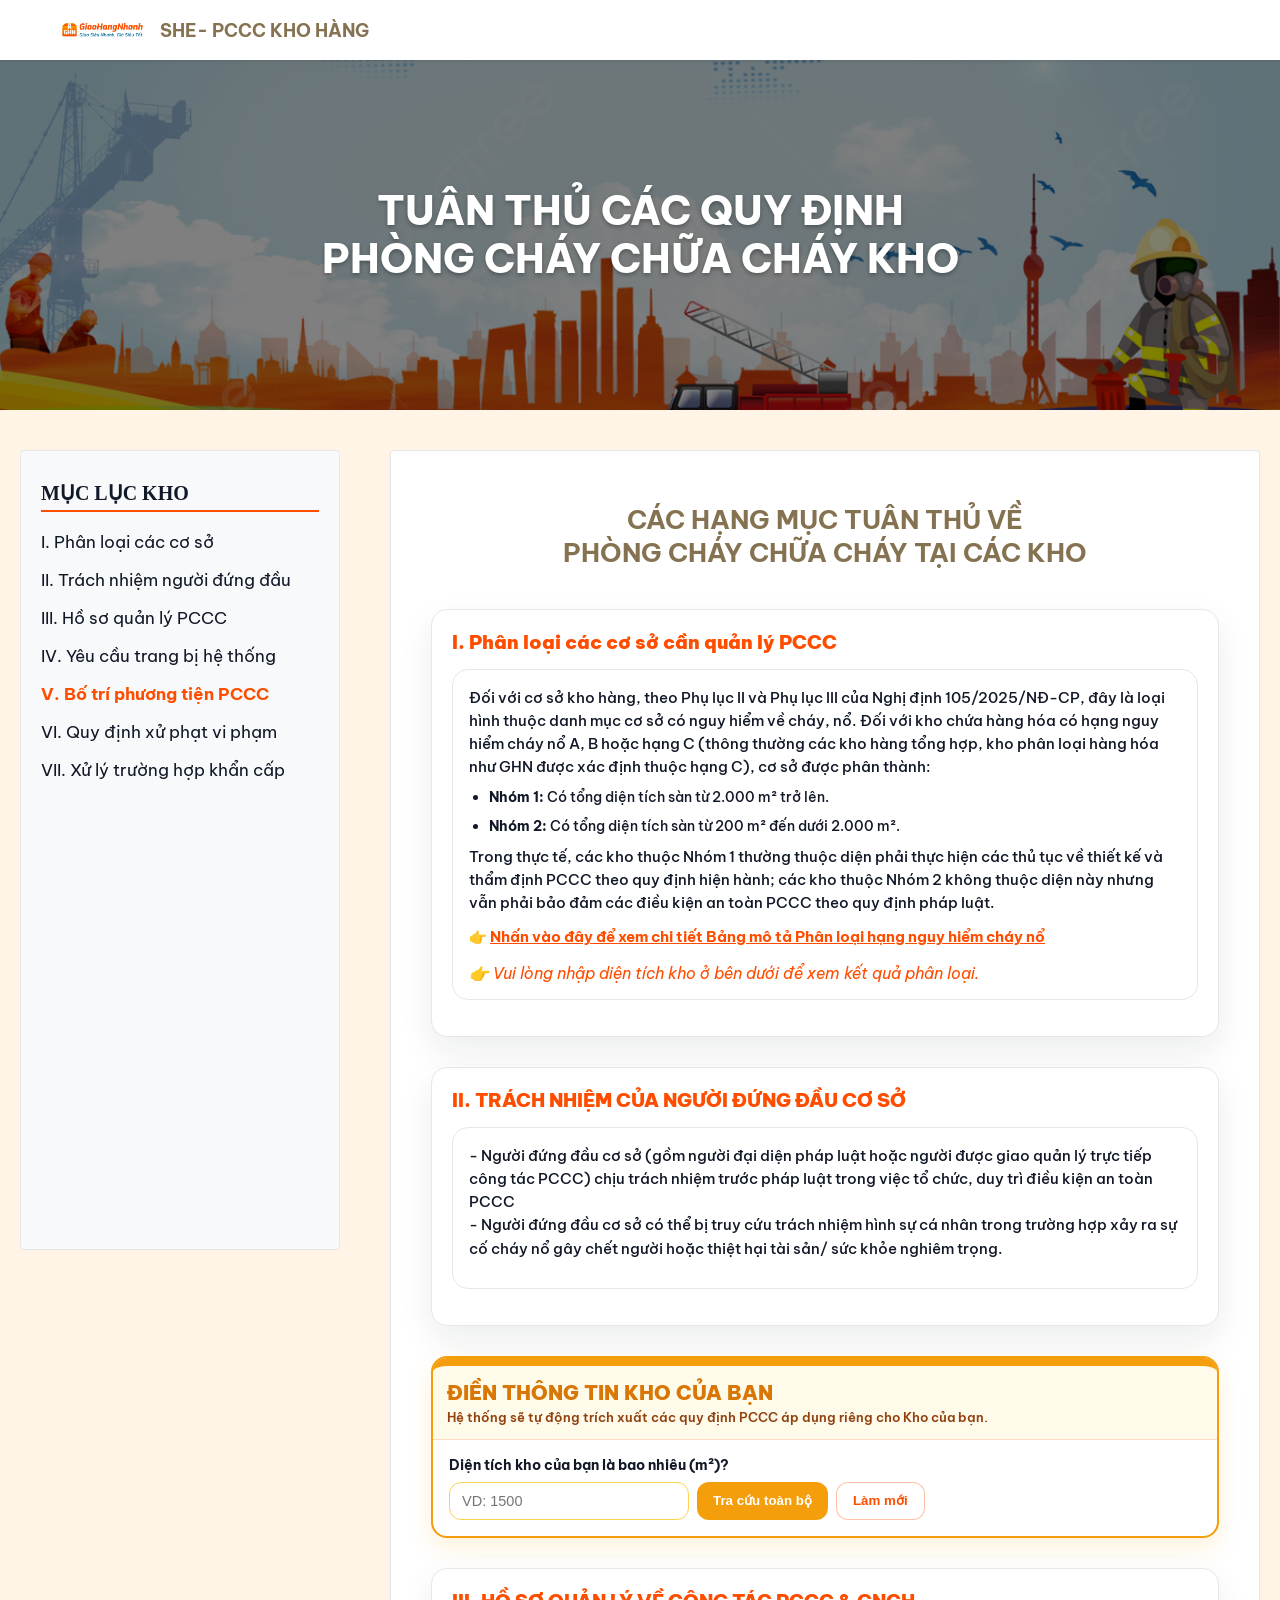
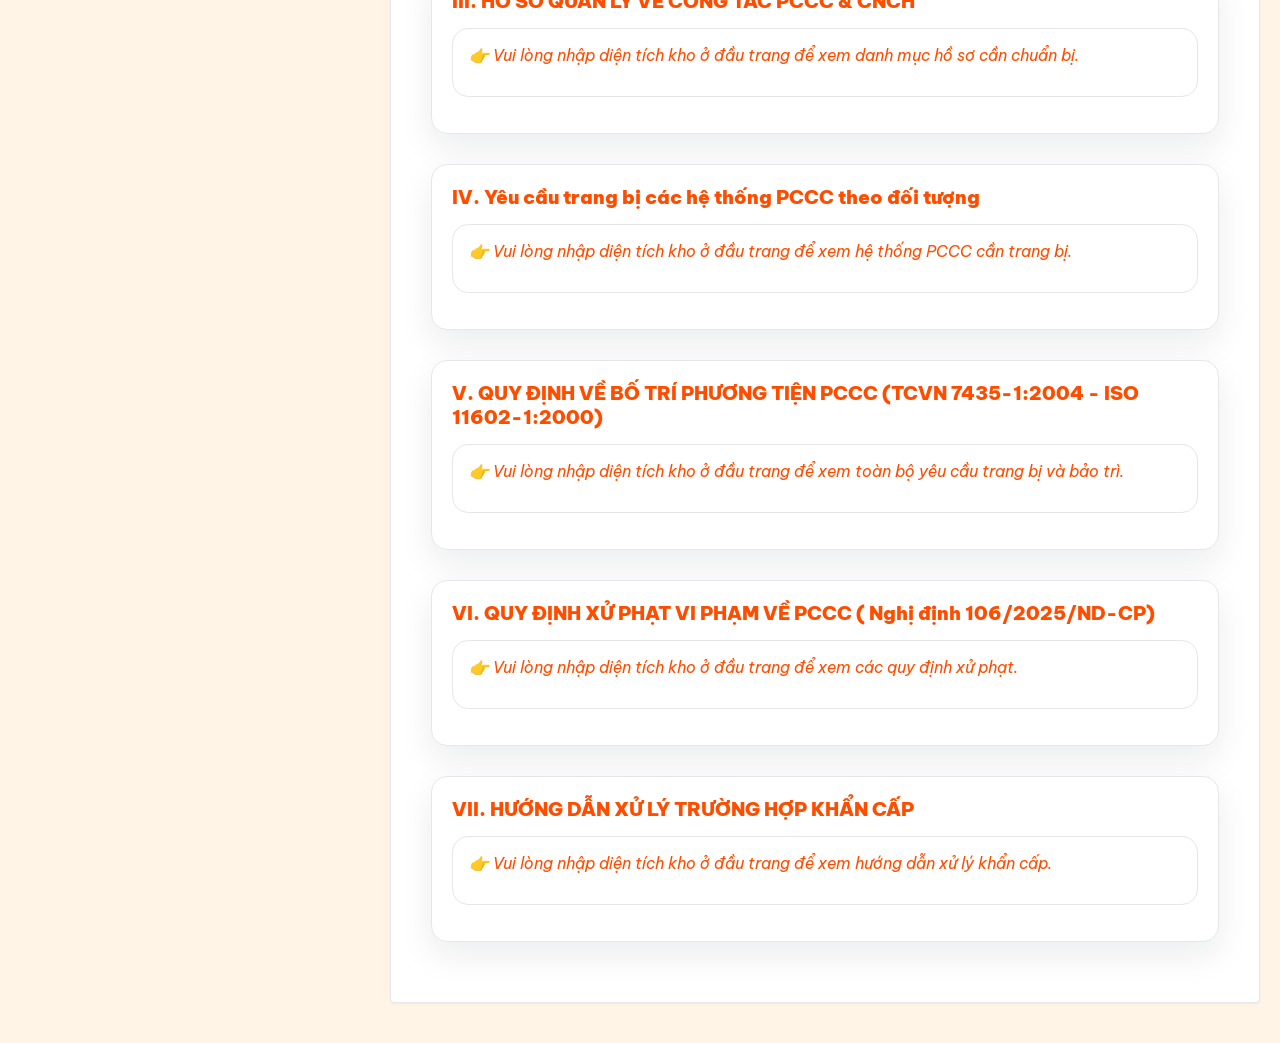
==== commit 007c14ba: "Cập nhật tài liệu PCCC" ====
--- a/Kho/kho.html
+++ b/Kho/kho.html
@@ -191,6 +191,14 @@
                         <div id="muc-V" class="widget-block">
                             <div class="topHead"><div class="topText">V. QUY ĐỊNH VỀ BỐ TRÍ PHƯƠNG TIỆN PCCC (TCVN 7435-1:2004 - ISO 11602-1:2000)</div></div>
                             <div class="subBlock">
+                            <div class="require-area-msg" style="color: var(--brand); font-style: italic; margin-bottom:15px;">
+                            👉 Vui lòng nhập diện tích kho ở đầu trang để xem toàn bộ yêu cầu trang bị và bảo trì.
+                            </div>
+
+                            <div class="need-area-content" style="display:none;">
+                            <div class="require-area-msg" style="color: var(--brand); font-style: italic; margin-bottom:15px;">
+                                👉 Vui lòng nhập diện tích kho ở đầu trang để xem nội dung.
+                            </div>
                                 <div class="desc">
                                     <b>1 , TRANG BỊ CÔNG CỤ DỤNG CỤ PCCC-CNCH</b><br>
                                     Căn cứ vào quy mô và mức độ nguy hiểm cháy nổ theo ND105/2025/NĐ-CP (Phụ lục II), Kho là cơ sở có nguy hiểm cháy nổ cần trang bị tối thiểu một số công cụ dụng cụ như ( loại trừ bình PCCC )
@@ -263,10 +271,14 @@
                                 </div>
                             </div>
                         </div>
-
+                        </div>
                         <div id="muc-VI" class="widget-block">
                             <div class="topHead"><div class="topText">VI. QUY ĐỊNH XỬ PHẠT VI PHẠM VỀ PCCC ( Nghị định 106/2025/ND-CP)</div></div>
                             <div class="subBlock">
+                            <div class="require-area-msg" style="color: var(--brand);font-style:italic;margin-bottom:15px;">
+                            👉 Vui lòng nhập diện tích kho ở đầu trang để xem các quy định xử phạt.
+                            </div>
+                            <div class="need-area-content" style="display:none;">
                                 <div class="desc">
                                     <b>Điều 9. Vi phạm quy định hồ sơ về phòng cháy, chữa cháy, cứu nạn, cứu hộ</b><br>
                                     Phạt từ 1.000.000 – 3.000.000 đồng: Không có đủ tài liệu trong hồ sơ quản lý theo quy định.<br>
@@ -306,10 +318,16 @@
                                 <a href="https://drive.google.com/file/d/19lIQtsj6nYCKDCRk2_mqTWVhAuc-ytFf/view" target="_blank" class="inline-link">Mở Phiếu kiểm tra bình chữa cháy</a></li>
                             </div>
                         </div>
-
+                        </div>
                         <div id="muc-VII" class="widget-block">
                             <div class="topHead"><div class="topText">VII. HƯỚNG DẪN XỬ LÝ TRƯỜNG HỢP KHẨN CẤP</div></div>
                             <div class="subBlock">
+
+                            <div class="require-area-msg" style="color: var(--brand);font-style:italic;margin-bottom:15px;">
+                            👉 Vui lòng nhập diện tích kho ở đầu trang để xem hướng dẫn xử lý khẩn cấp.
+                            </div>
+
+                            <div class="need-area-content" style="display:none;">
                                 <div class="desc" style="font-weight: bold; margin-bottom: 10px;">1, Quy trình ứng phó khi xảy ra sự cố khẩn cấp</div>
                                 <div class="custom-viewer" style="height: 400px; margin-bottom: 20px;">
                                     <div class="viewer-controls"><button class="btn-zoom-in">+</button><button class="btn-zoom-out">-</button><button class="btn-pop-out">↗</button></div>
@@ -332,7 +350,7 @@
                                 </div>
                             </div>
                         </div>
-
+                        </div>    
                     </div> </main>
             </div>        
         </div> 
